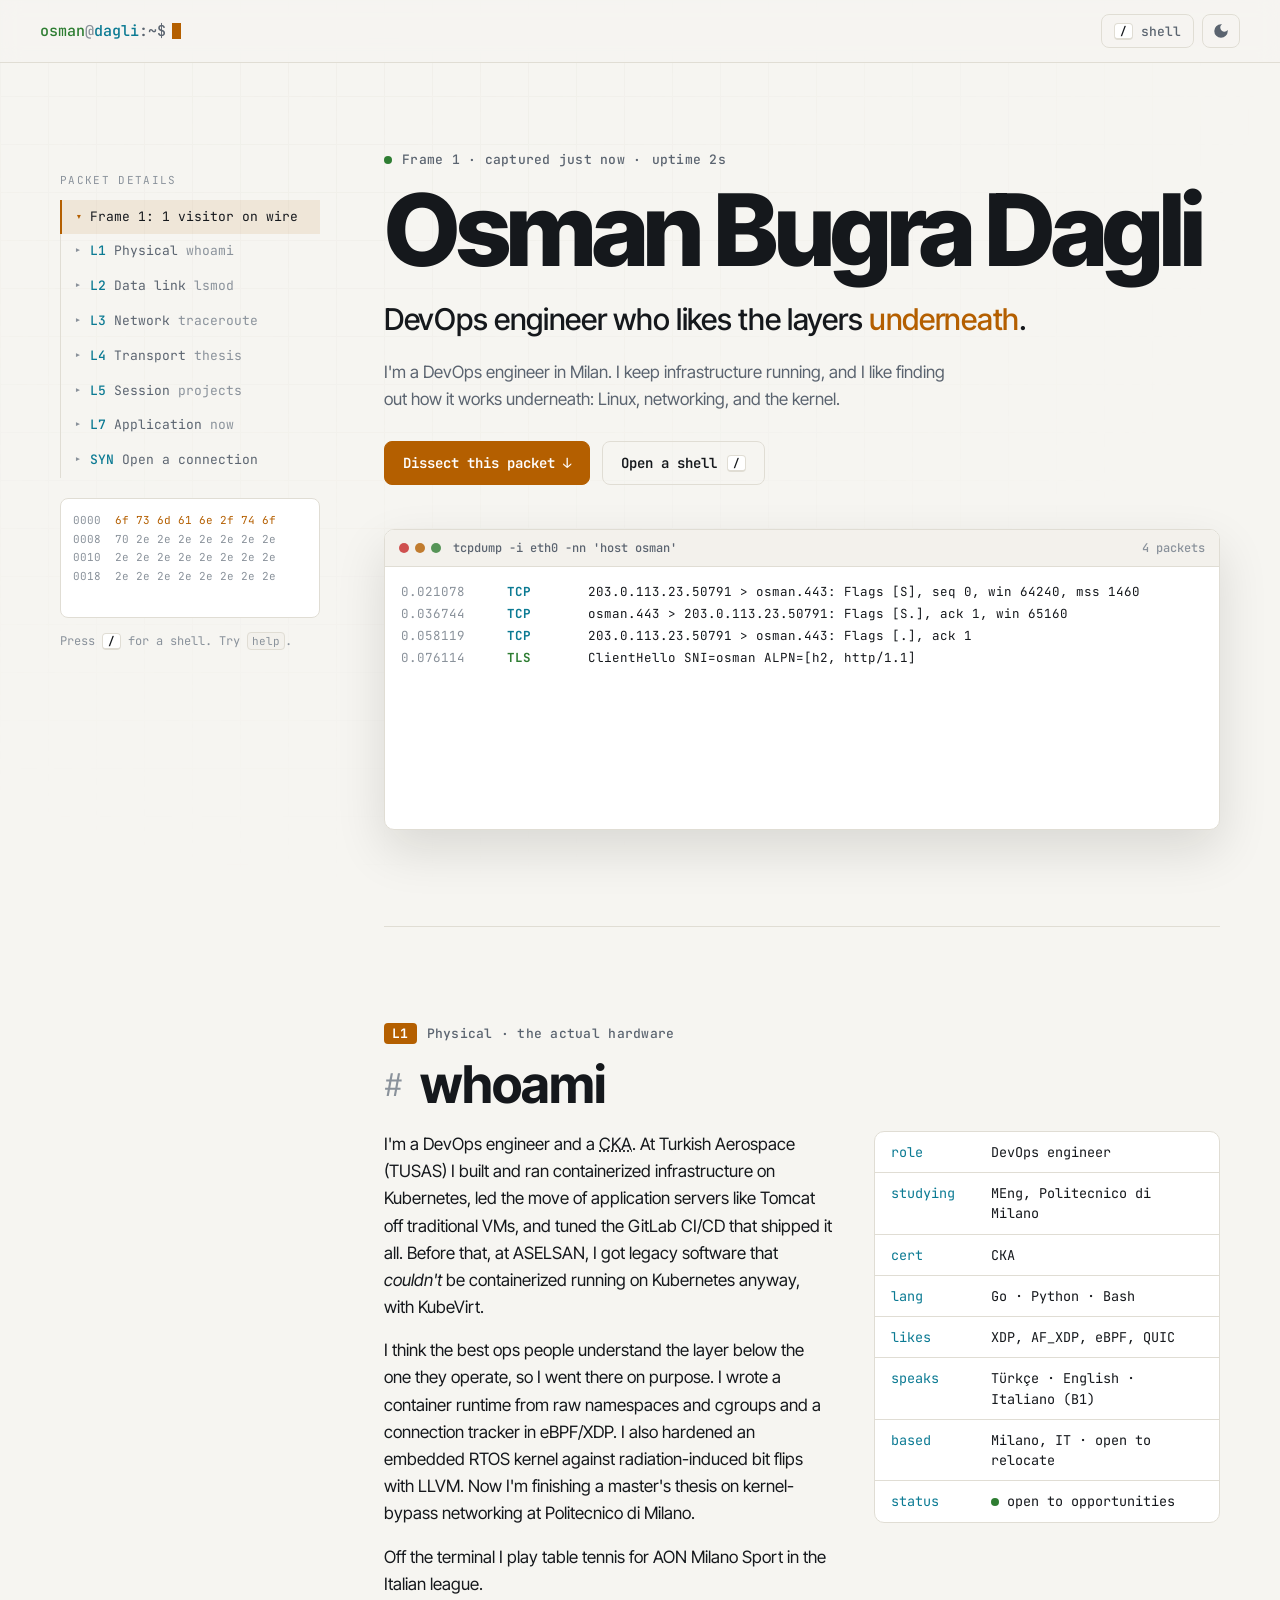
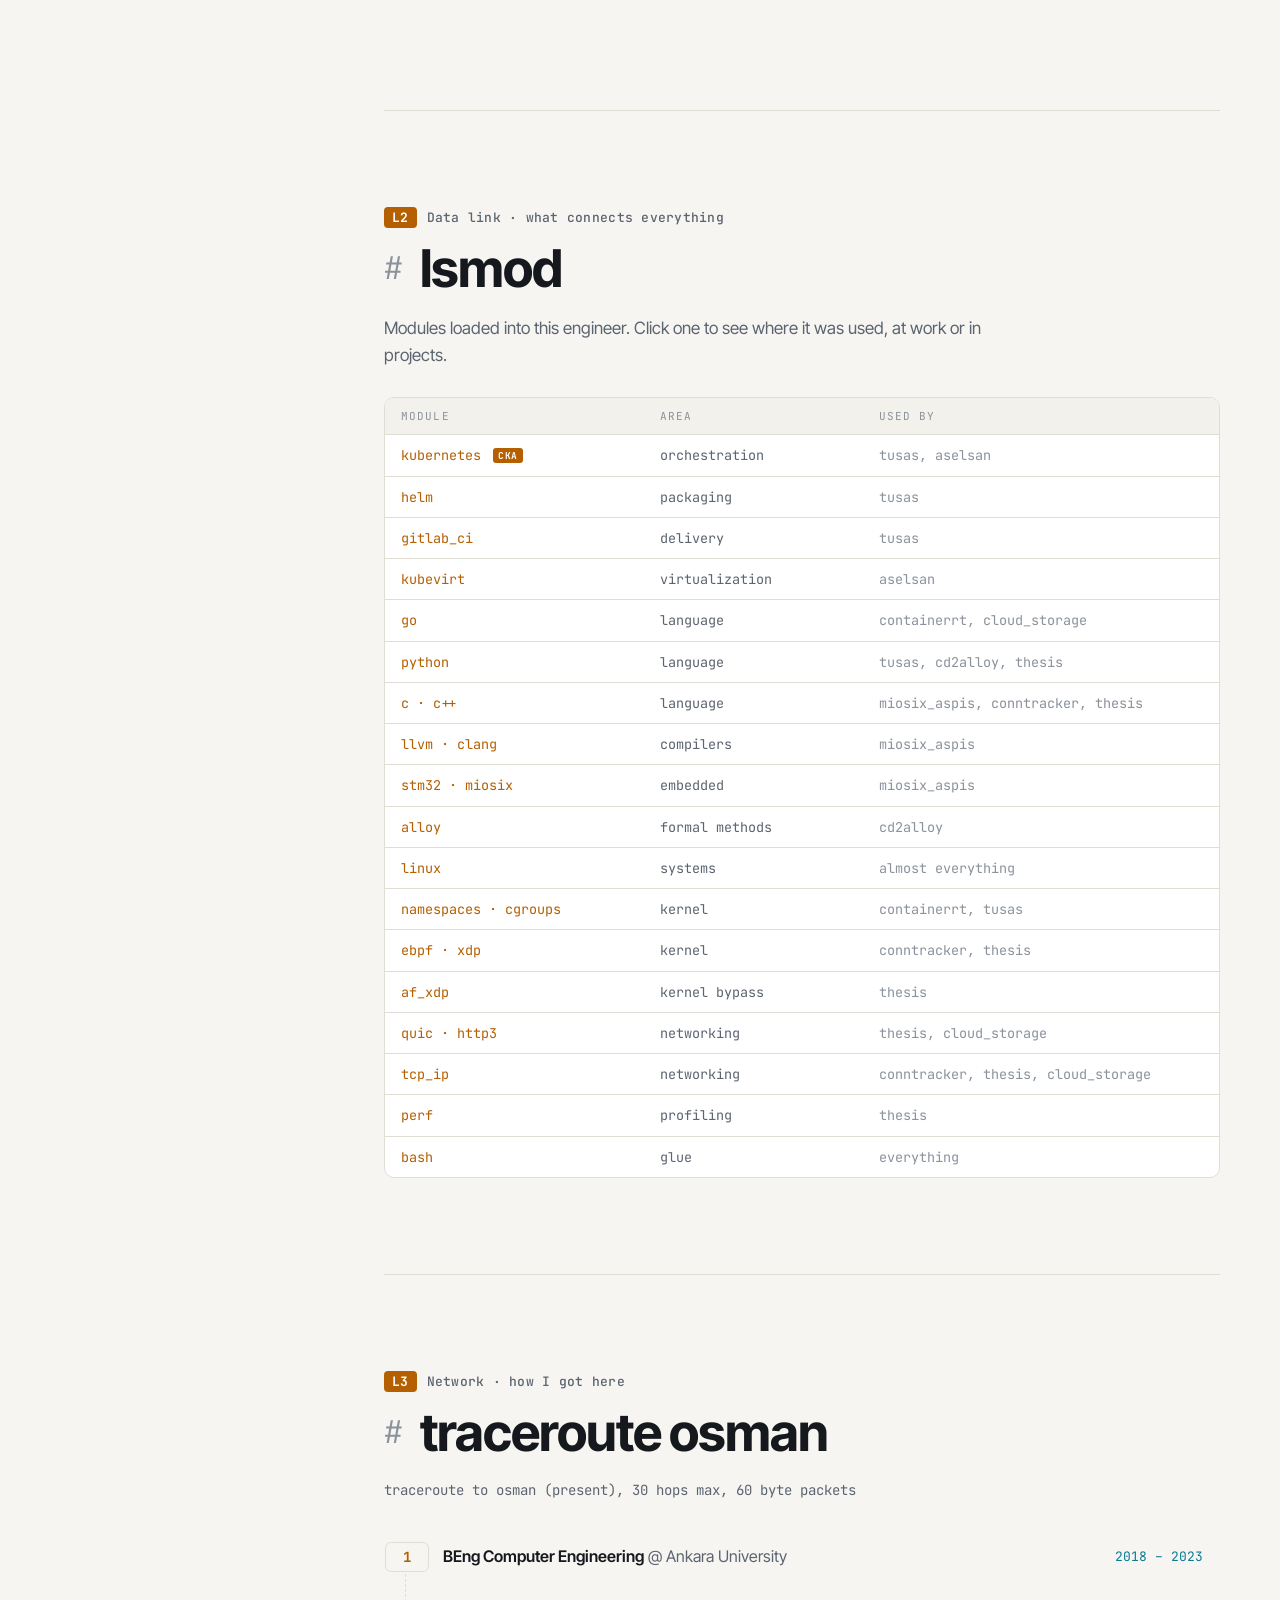
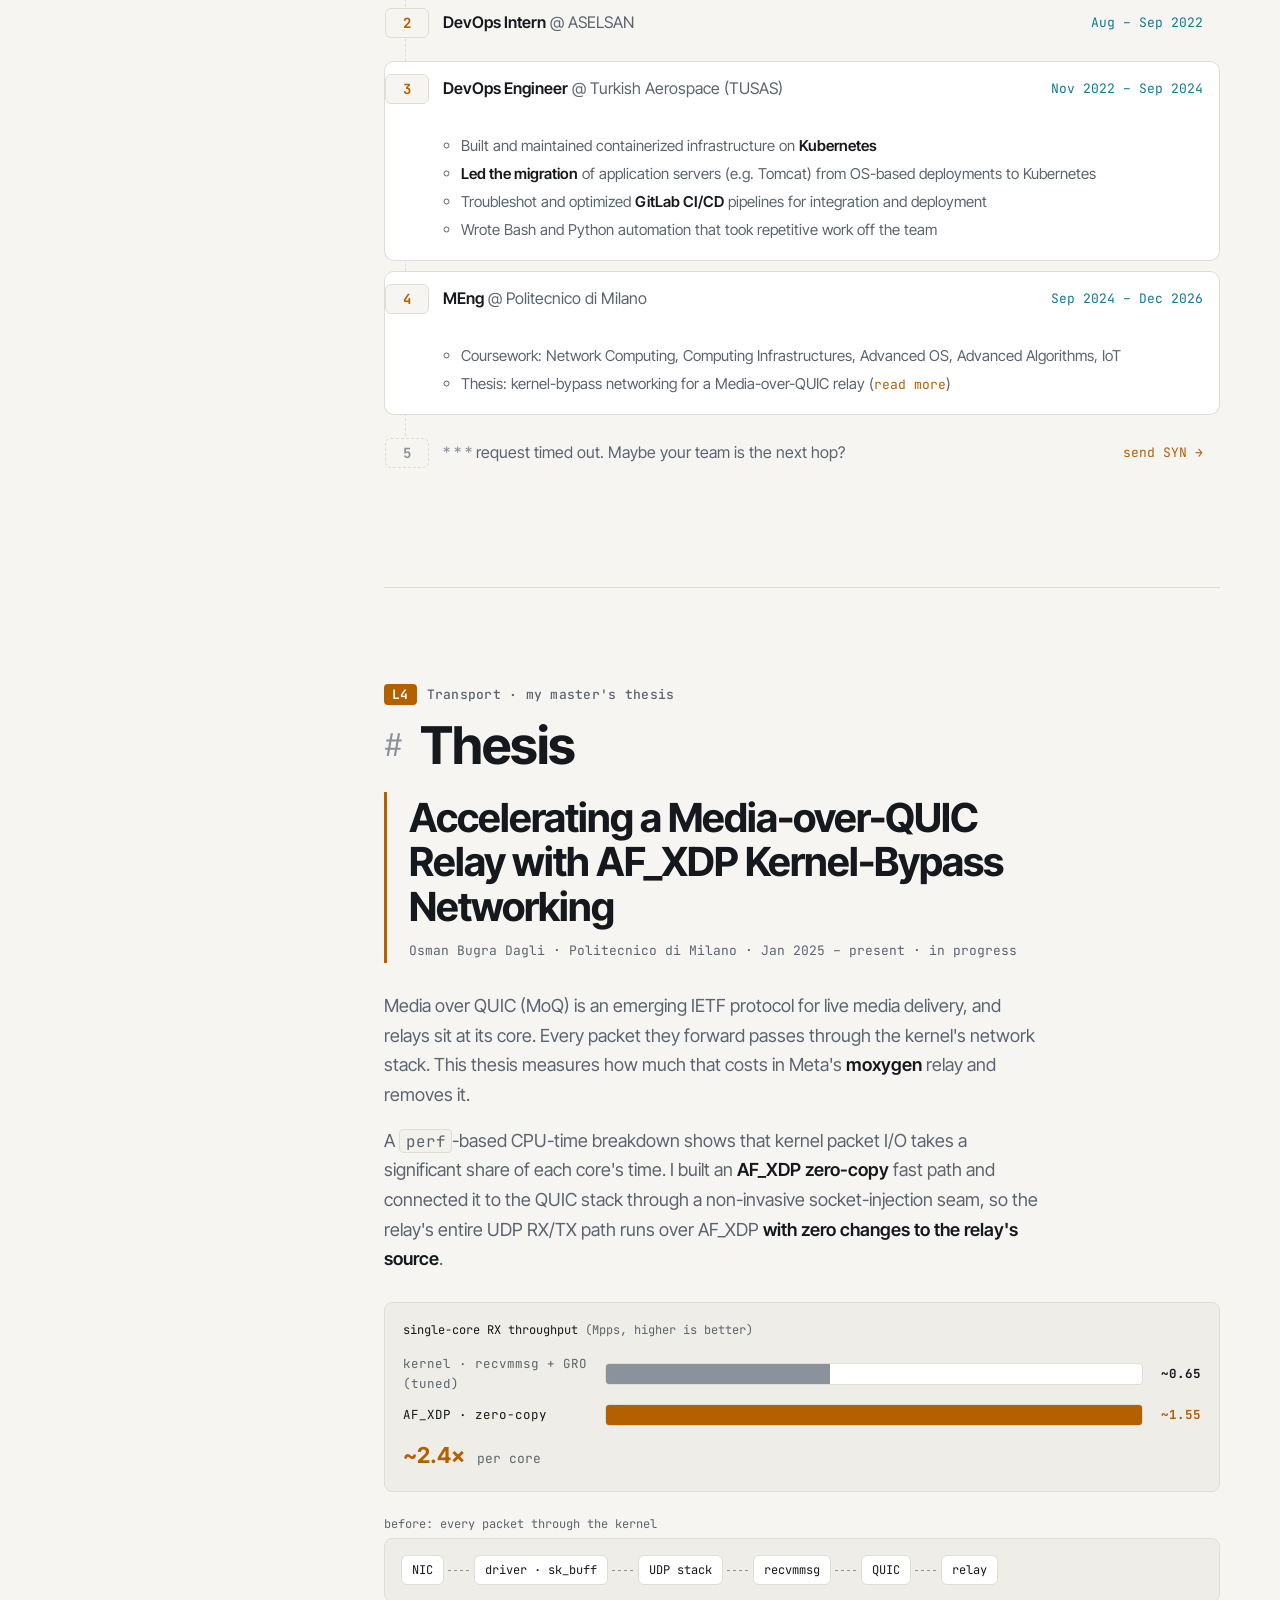
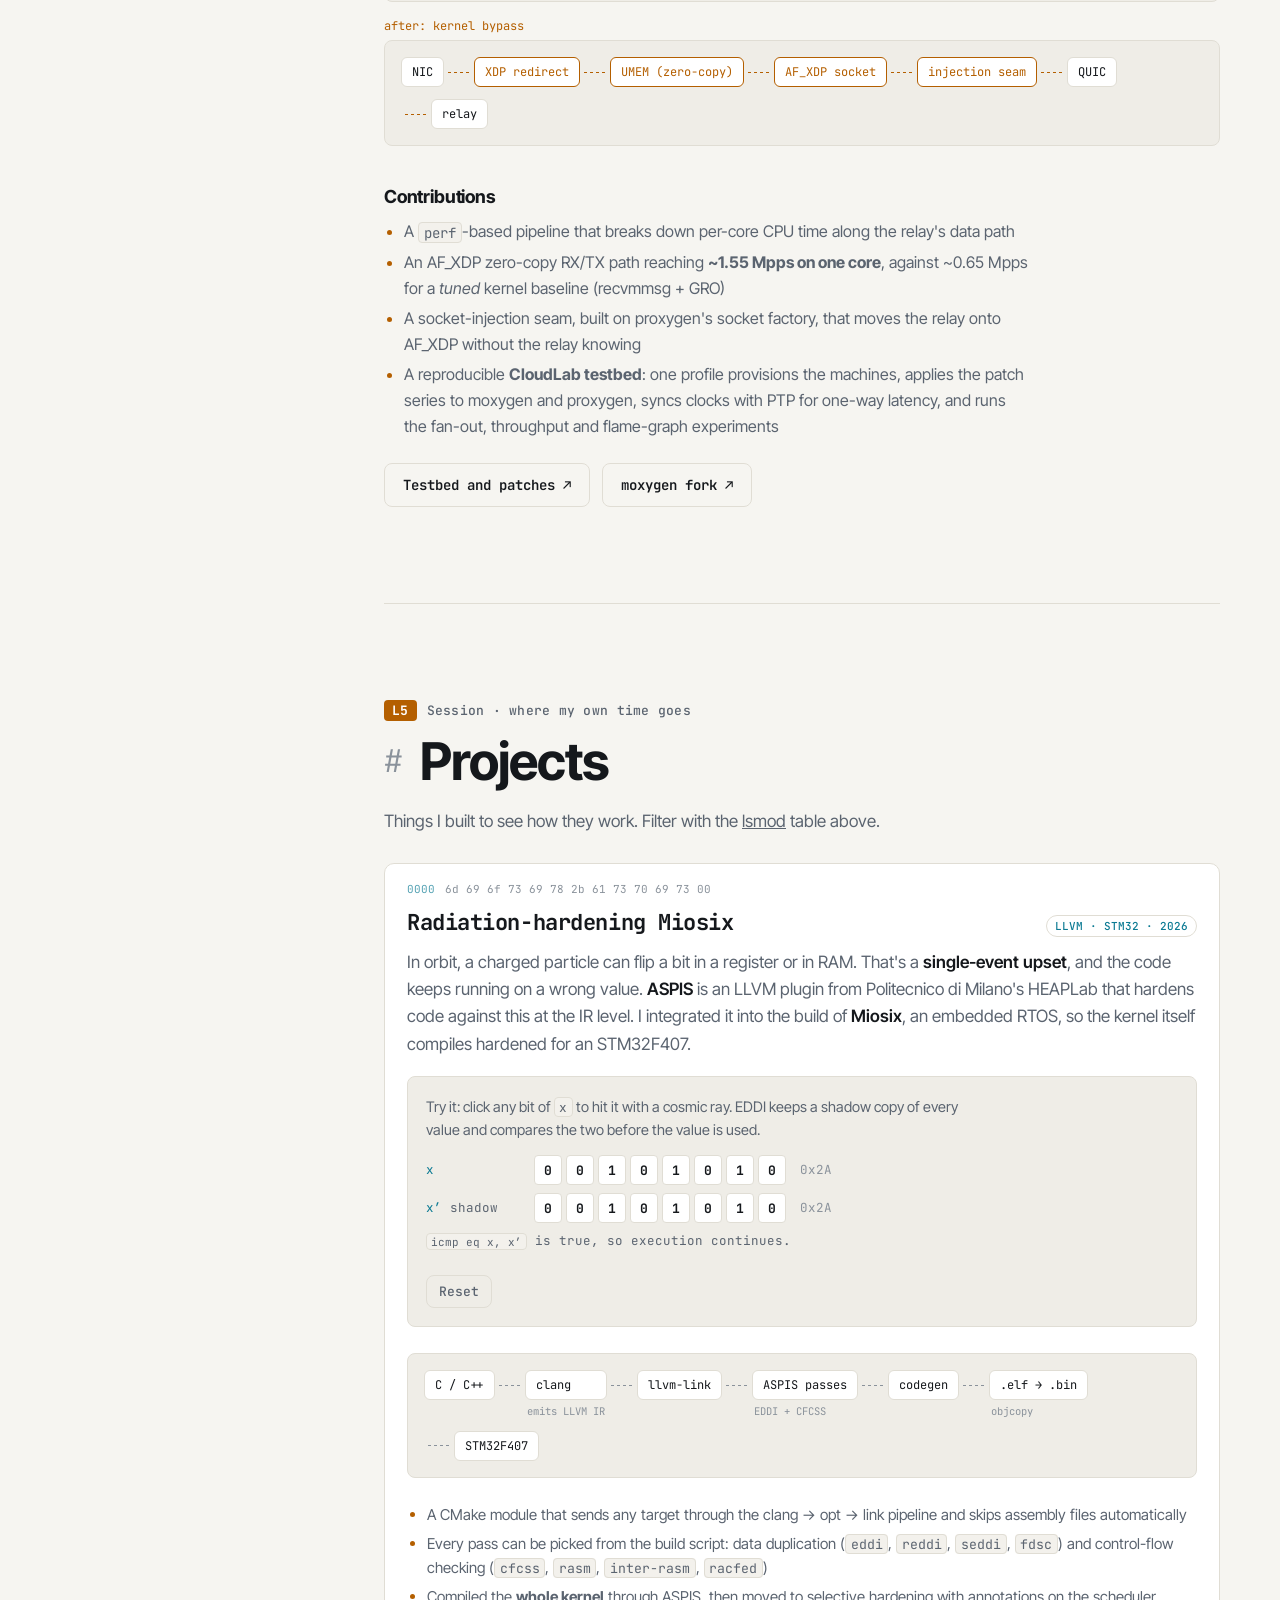
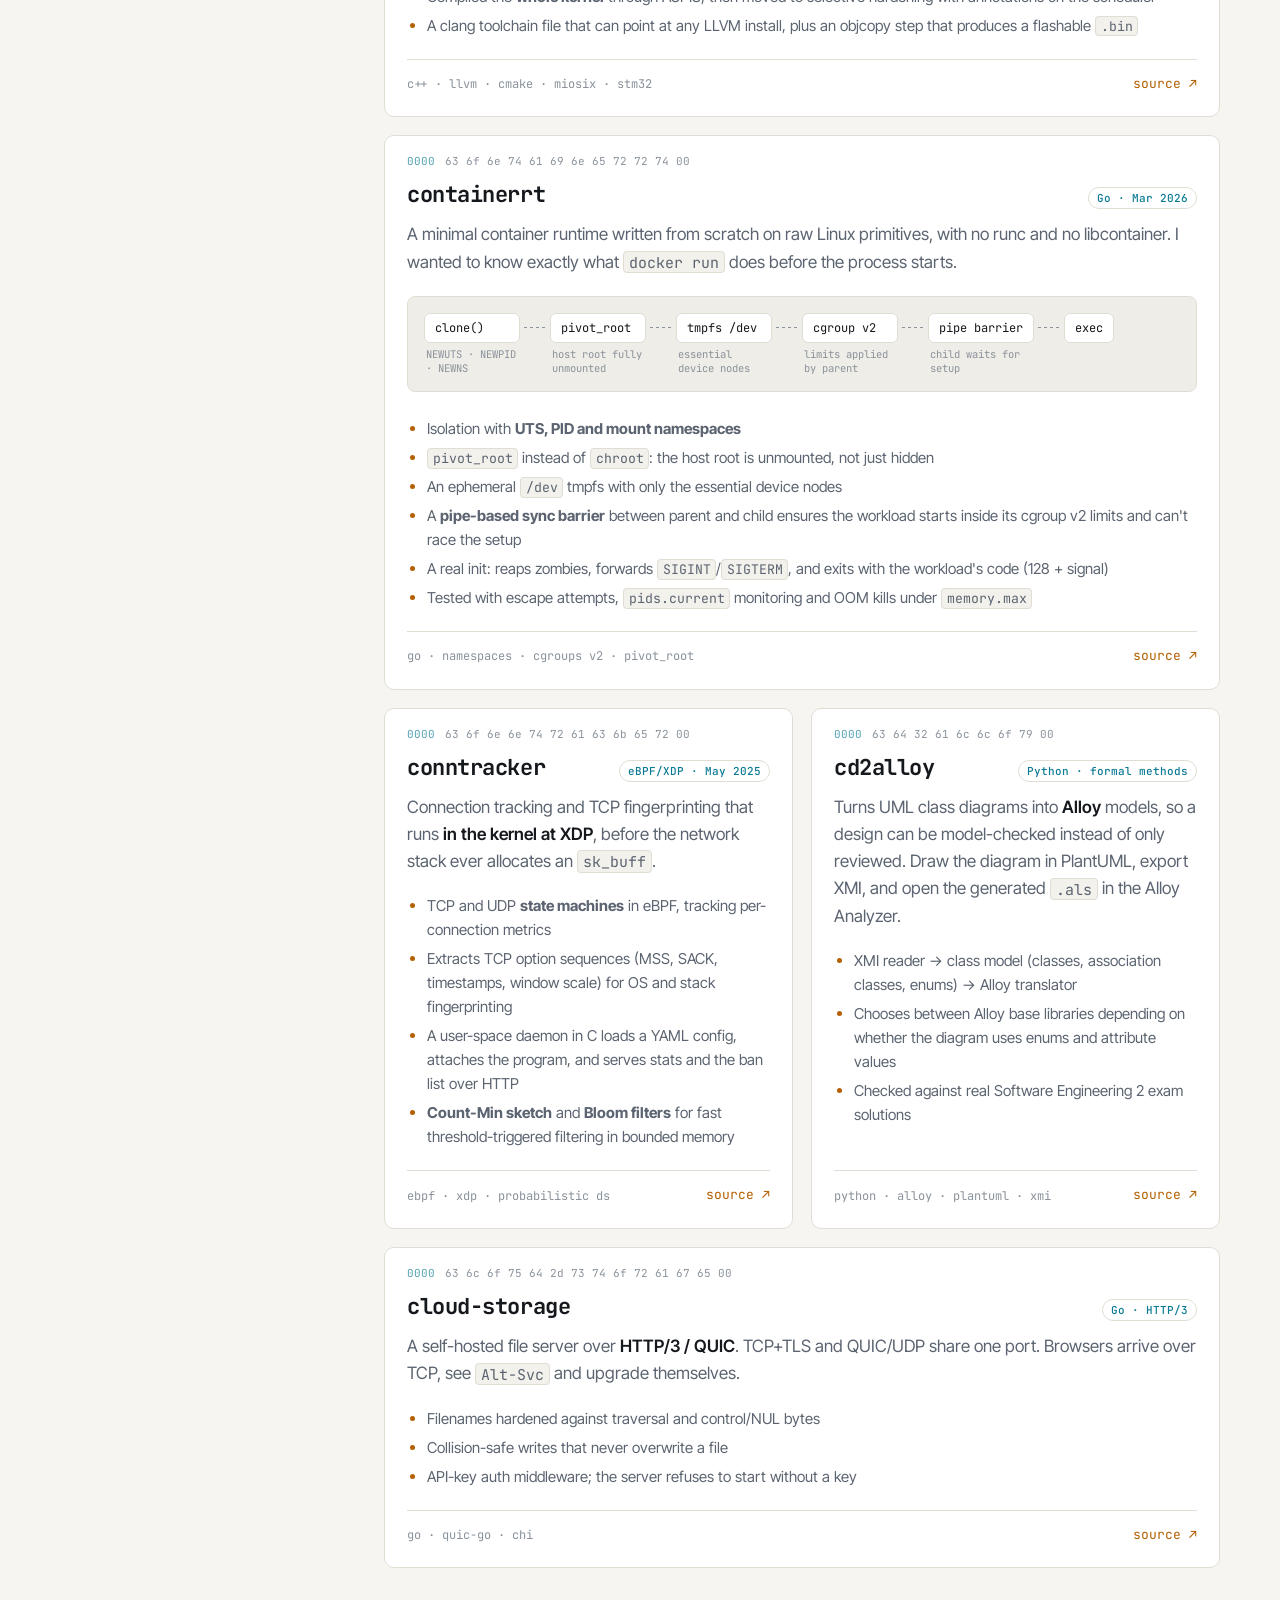
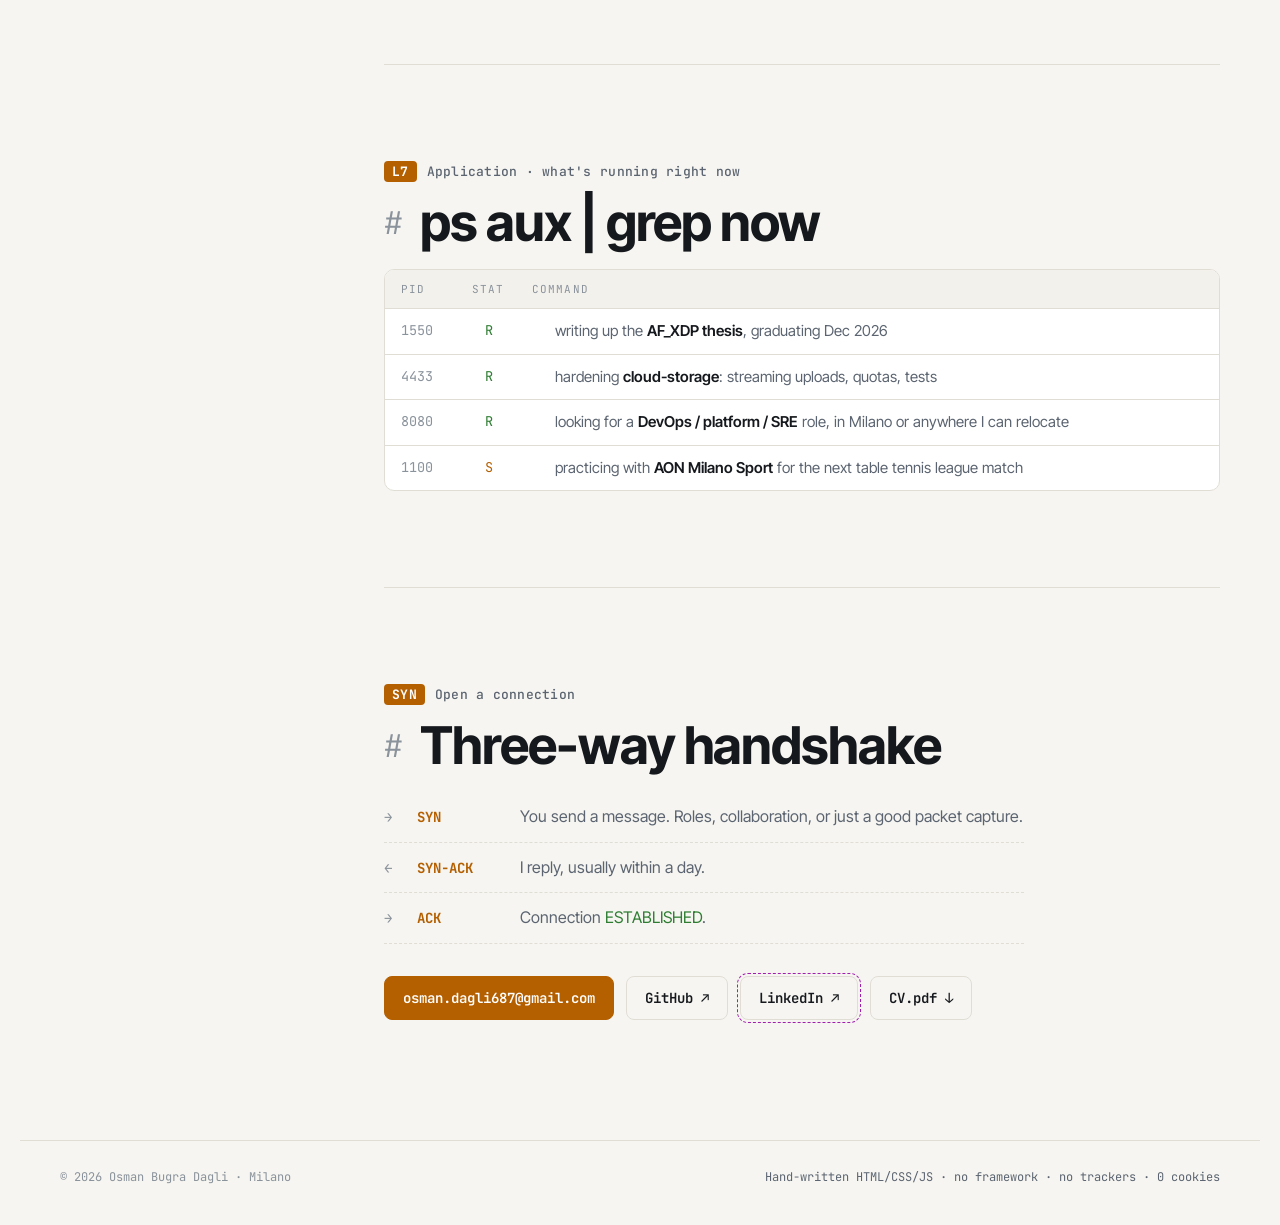
==== index.html @ fa37a78e "Initial commit" ====
<!doctype html>
<html lang="en">
<head>
<meta charset="utf-8">
<meta name="viewport" content="width=device-width, initial-scale=1, viewport-fit=cover">
<title>Osman Bugra Dagli — DevOps & Systems</title>
<meta name="description" content="Osman Bugra Dagli — DevOps engineer (CKA) and MSc student at Politecnico di Milano working below the abstraction: Kubernetes, AF_XDP, eBPF/XDP, QUIC, Linux internals, Go.">
<meta property="og:title" content="Osman Bugra Dagli — DevOps & Systems">
<meta property="og:description" content="DevOps engineer. Kubernetes by day, kernel-bypass networking by night.">
<meta property="og:type" content="website">
<meta name="theme-color" content="#0B0E12">
<link rel="icon" href="data:image/svg+xml,%3Csvg xmlns='http://www.w3.org/2000/svg' viewBox='0 0 32 32'%3E%3Crect width='32' height='32' rx='6' fill='%230B0E12'/%3E%3Ctext x='5' y='22' font-family='monospace' font-size='16' font-weight='700' fill='%23FFB547'%3E%3E_%3C/text%3E%3C/svg%3E">
<link rel="preconnect" href="https://fonts.googleapis.com">
<link rel="preconnect" href="https://fonts.gstatic.com" crossorigin>
<link rel="stylesheet" href="https://fonts.googleapis.com/css2?family=Inter+Tight:wght@400;500;600;700;800&family=JetBrains+Mono:wght@400;500;700&display=swap">
<link rel="stylesheet" href="style.css">
<script>
  // Apply saved theme before paint to avoid a flash.
  try { var t = localStorage.getItem("theme"); if (t) document.documentElement.dataset.theme = t; } catch (e) {}
</script>
</head>
<body>

<!-- ============================================================
     Anything with class="todo" is a placeholder: replace the text
     with your real info, then remove the class.
     ============================================================ -->

<header class="topbar">
  <a class="prompt" href="#top" aria-label="Back to top">
    <span class="p-user">osman</span><span class="p-at">@</span><span class="p-host">dagli</span><span class="p-path">:~$</span><span class="cursor" aria-hidden="true"></span>
  </a>
  <div class="topbar-actions">
    <button class="btn-ghost" id="open-shell" type="button" title="Open a shell (press /)">
      <span class="kbd">/</span> shell
    </button>
    <button class="btn-ghost icon" id="theme-toggle" type="button" aria-label="Toggle light/dark theme">
      <svg viewBox="0 0 24 24" width="18" height="18" aria-hidden="true"><path fill="currentColor" d="M12 3a9 9 0 1 0 9 9c0-.46-.04-.92-.1-1.36a5.39 5.39 0 0 1-4.4 2.26 5.4 5.4 0 0 1-3.14-9.8c-.44-.06-.9-.1-1.36-.1z"/></svg>
    </button>
  </div>
</header>

<div class="layout" id="top">

  <!-- Wireshark-style packet dissection = site navigation -->
  <aside class="rail" aria-label="Sections">
    <p class="rail-title">Packet details</p>
    <ol class="dissect">
      <li><a href="#top" data-sec="top"><span class="tw">▸</span> Frame 1: 1 visitor on wire</a></li>
      <li><a href="#whoami" data-sec="whoami"><span class="tw">▸</span> <b>L1</b> Physical <i>whoami</i></a></li>
      <li><a href="#toolbox" data-sec="toolbox"><span class="tw">▸</span> <b>L2</b> Data link <i>lsmod</i></a></li>
      <li><a href="#route" data-sec="route"><span class="tw">▸</span> <b>L3</b> Network <i>traceroute</i></a></li>
      <li><a href="#thesis" data-sec="thesis"><span class="tw">▸</span> <b>L4</b> Transport <i>thesis</i></a></li>
      <li><a href="#projects" data-sec="projects"><span class="tw">▸</span> <b>L5</b> Session <i>projects</i></a></li>
      <li><a href="#now" data-sec="now"><span class="tw">▸</span> <b>L7</b> Application <i>now</i></a></li>
      <li><a href="#connect" data-sec="connect"><span class="tw">▸</span> <b>SYN</b> Open a connection</a></li>
    </ol>
    <div class="rail-hex" aria-hidden="true" id="rail-hex"></div>
    <p class="rail-hint">Press <span class="kbd">/</span> for a shell. Try <code>help</code>.</p>
  </aside>

  <main>

    <!-- ===================== HERO ===================== -->
    <section class="hero" data-section="top">
      <p class="kicker"><span class="dot live"></span> Frame 1 · captured just now · <span id="uptime">uptime 0s</span></p>
      <h1>Osman Bugra Dagli</h1>
      <p class="lede">DevOps engineer who likes the layers <em>underneath</em>.</p>
      <p class="hero-copy">
        I'm a DevOps engineer in Milan. I keep infrastructure running, and I like finding out how it works
        underneath: Linux, networking, and the kernel.
      </p>
      <div class="hero-cta">
        <a class="btn" href="#whoami">Dissect this packet ↓</a>
        <button class="btn btn-outline" type="button" data-open-shell>Open a shell <span class="kbd">/</span></button>
      </div>

      <figure class="capture" aria-label="Simulated packet capture of you visiting this site">
        <figcaption>
          <span class="cap-dots" aria-hidden="true"><i></i><i></i><i></i></span>
          <span>tcpdump -i eth0 -nn 'host osman'</span>
          <span class="cap-count" id="cap-count">0 packets</span>
        </figcaption>
        <div class="cap-body" id="capture" role="log" aria-live="off"></div>
      </figure>
    </section>

    <!-- ===================== L1 WHOAMI ===================== -->
    <section id="whoami" data-section="whoami">
      <p class="kicker"><span class="layer">L1</span> Physical · the actual hardware</p>
      <h2>whoami</h2>
      <div class="split">
        <div class="prose">
          <p>
            I'm a DevOps engineer and a <abbr title="Certified Kubernetes Administrator">CKA</abbr>. At Turkish Aerospace (TUSAS)
            I built and ran containerized infrastructure on Kubernetes, led the move of application servers like Tomcat off
            traditional VMs, and tuned the GitLab CI/CD that shipped it all. Before that, at ASELSAN, I got legacy software
            that <em>couldn't</em> be containerized running on Kubernetes anyway, with KubeVirt.
          </p>
          <p>
            I think the best ops people understand the layer below the one they operate, so I went there on purpose.
            I wrote a container runtime from raw namespaces and cgroups and a connection tracker in eBPF/XDP. I also
            hardened an embedded RTOS kernel against radiation-induced bit flips with LLVM. Now I'm finishing a master's thesis on kernel-bypass networking at Politecnico di Milano.
          </p>
          <p>
            Off the terminal I play table tennis for AON Milano Sport in the Italian league.
          </p>
        </div>

        <dl class="spec" aria-label="Quick facts">
          <div><dt>role</dt><dd>DevOps engineer</dd></div>
          <div><dt>studying</dt><dd>MEng, Politecnico di Milano</dd></div>
          <div><dt>cert</dt><dd>CKA</dd></div>
          <div><dt>lang</dt><dd>Go · Python · Bash</dd></div>
          <div><dt>likes</dt><dd>XDP, AF_XDP, eBPF, QUIC</dd></div>
          <div><dt>speaks</dt><dd>Türkçe · English · Italiano (B1)</dd></div>
          <div><dt>based</dt><dd>Milano, IT · open to relocate</dd></div>
          <div><dt>status</dt><dd><span class="dot live"></span> open to opportunities</dd></div>
        </dl>
      </div>
    </section>

    <!-- ===================== L2 TOOLBOX ===================== -->
    <section id="toolbox" data-section="toolbox">
      <p class="kicker"><span class="layer">L2</span> Data link · what connects everything</p>
      <h2>lsmod</h2>
      <p class="section-sub">Modules loaded into this engineer. Click one to see where it was used, at work or in projects.</p>

      <div class="lsmod" role="table" aria-label="Skills">
        <div class="lsmod-row head" role="row">
          <span role="columnheader">Module</span><span role="columnheader">Area</span><span role="columnheader">Used by</span>
        </div>
        <!-- data-skill must match tokens in data-skills on .proj and .hop -->
        <button class="lsmod-row" data-skill="kubernetes" role="row"><span>kubernetes <small class="badge">CKA</small></span><span>orchestration</span><span>tusas, aselsan</span></button>
        <button class="lsmod-row" data-skill="helm" role="row"><span>helm</span><span>packaging</span><span>tusas</span></button>
        <button class="lsmod-row" data-skill="cicd" role="row"><span>gitlab_ci</span><span>delivery</span><span>tusas</span></button>
        <button class="lsmod-row" data-skill="kubevirt" role="row"><span>kubevirt</span><span>virtualization</span><span>aselsan</span></button>
        <button class="lsmod-row" data-skill="go" role="row"><span>go</span><span>language</span><span>containerrt, cloud_storage</span></button>
        <button class="lsmod-row" data-skill="python" role="row"><span>python</span><span>language</span><span>tusas, cd2alloy, thesis</span></button>
        <button class="lsmod-row" data-skill="c" role="row"><span>c · c++</span><span>language</span><span>miosix_aspis, conntracker, thesis</span></button>
        <button class="lsmod-row" data-skill="llvm" role="row"><span>llvm · clang</span><span>compilers</span><span>miosix_aspis</span></button>
        <button class="lsmod-row" data-skill="embedded" role="row"><span>stm32 · miosix</span><span>embedded</span><span>miosix_aspis</span></button>
        <button class="lsmod-row" data-skill="formal" role="row"><span>alloy</span><span>formal methods</span><span>cd2alloy</span></button>
        <button class="lsmod-row" data-skill="linux" role="row"><span>linux</span><span>systems</span><span>almost everything</span></button>
        <button class="lsmod-row" data-skill="containers" role="row"><span>namespaces · cgroups</span><span>kernel</span><span>containerrt, tusas</span></button>
        <button class="lsmod-row" data-skill="xdp" role="row"><span>ebpf · xdp</span><span>kernel</span><span>conntracker, thesis</span></button>
        <button class="lsmod-row" data-skill="afxdp" role="row"><span>af_xdp</span><span>kernel bypass</span><span>thesis</span></button>
        <button class="lsmod-row" data-skill="quic" role="row"><span>quic · http3</span><span>networking</span><span>thesis, cloud_storage</span></button>
        <button class="lsmod-row" data-skill="networking" role="row"><span>tcp_ip</span><span>networking</span><span>conntracker, thesis, cloud_storage</span></button>
        <button class="lsmod-row" data-skill="perf" role="row"><span>perf</span><span>profiling</span><span>thesis</span></button>
        <button class="lsmod-row" data-skill="bash" role="row"><span>bash</span><span>glue</span><span>everything</span></button>
      </div>
    </section>

    <!-- ===================== L3 ROUTE ===================== -->
    <section id="route" data-section="route">
      <p class="kicker"><span class="layer">L3</span> Network · how I got here</p>
      <h2>traceroute osman</h2>
      <p class="section-sub mono">traceroute to osman (present), 30 hops max, 60 byte packets</p>

      <ol class="hops">
        <li class="hop" data-skills="linux python networking">
          <details>
            <summary>
              <span class="hop-n">1</span>
              <span class="hop-host"><b>BEng Computer Engineering</b> <span class="muted">@ Ankara University</span></span>
              <span class="hop-rtt">2018 – 2023</span>
            </summary>
            <ul class="hop-body">
              <li>Graduated with a <b>3.81 / 4.0</b> GPA</li>
              <li>Started working in industry during the degree, first as an intern at ASELSAN, then at TUSAS</li>
            </ul>
          </details>
        </li>
        <li class="hop" data-skills="kubernetes kubevirt linux">
          <details>
            <summary>
              <span class="hop-n">2</span>
              <span class="hop-host"><b>DevOps Intern</b> <span class="muted">@ ASELSAN</span></span>
              <span class="hop-rtt">Aug – Sep 2022</span>
            </summary>
            <ul class="hop-body">
              <li>Ran legacy software that couldn't be containerized on Kubernetes using <b>KubeVirt</b>, so VMs and containers shared one control plane</li>
            </ul>
          </details>
        </li>
        <li class="hop" data-skills="kubernetes helm cicd containers linux bash python">
          <details open>
            <summary>
              <span class="hop-n">3</span>
              <span class="hop-host"><b>DevOps Engineer</b> <span class="muted">@ Turkish Aerospace (TUSAS)</span></span>
              <span class="hop-rtt">Nov 2022 – Sep 2024</span>
            </summary>
            <ul class="hop-body">
              <li>Built and maintained containerized infrastructure on <b>Kubernetes</b></li>
              <li><b>Led the migration</b> of application servers (e.g. Tomcat) from OS-based deployments to Kubernetes</li>
              <li>Troubleshot and optimized <b>GitLab CI/CD</b> pipelines for integration and deployment</li>
              <li>Wrote Bash and Python automation that took repetitive work off the team</li>
            </ul>
          </details>
        </li>
        <li class="hop" data-skills="afxdp xdp quic perf networking linux">
          <details open>
            <summary>
              <span class="hop-n">4</span>
              <span class="hop-host"><b>MEng</b> <span class="muted">@ Politecnico di Milano</span></span>
              <span class="hop-rtt">Sep 2024 – Dec 2026</span>
            </summary>
            <ul class="hop-body">
              <li>Coursework: Network Computing, Computing Infrastructures, Advanced OS, Advanced Algorithms, IoT</li>
              <li>Thesis: kernel-bypass networking for a Media-over-QUIC relay (<a class="link" href="#thesis">read more</a>)</li>
            </ul>
          </details>
        </li>
        <li class="hop hop-next">
          <div class="hop-static">
            <span class="hop-n">5</span>
            <span class="hop-host">* * * <span class="muted">request timed out. Maybe your team is the next hop?</span></span>
            <a class="hop-rtt link" href="#connect">send SYN →</a>
          </div>
        </li>
      </ol>
    </section>

    <!-- ===================== L4 THESIS ===================== -->
    <section id="thesis" data-section="thesis" class="thesis" data-skills="afxdp xdp quic perf networking linux python c">
      <p class="kicker"><span class="layer">L4</span> Transport · my master's thesis</p>
      <h2>Thesis</h2>

      <div class="thesis-head">
        <h3 class="thesis-title">Accelerating a Media-over-QUIC Relay with AF_XDP Kernel-Bypass Networking</h3>
        <p class="thesis-meta">Osman Bugra Dagli · Politecnico di Milano · Jan 2025 – present · in progress</p>
      </div>

      <div class="thesis-abstract">
        <p>
          Media over QUIC (MoQ) is an emerging IETF protocol for live media delivery, and relays sit at its core.
          Every packet they forward passes through the kernel's network stack. This thesis measures how much that
          costs in Meta's <strong>moxygen</strong> relay and removes it.
        </p>
        <p>
          A <code>perf</code>-based CPU-time breakdown shows that kernel packet I/O takes a significant share of each core's
          time. I built an <strong>AF_XDP zero-copy</strong> fast path and connected it to the QUIC stack through a
          non-invasive socket-injection seam, so the relay's entire UDP RX/TX path runs over AF_XDP
          <strong>with zero changes to the relay's source</strong>.
        </p>
      </div>

          <div class="bench" role="img" aria-label="Single-core RX throughput: AF_XDP zero-copy about 1.55 million packets per second versus tuned kernel recvmmsg plus GRO about 0.65 million">
            <p class="bench-title">single-core RX throughput <span class="muted">(Mpps, higher is better)</span></p>
            <div class="bench-row">
              <span class="bench-label">kernel · recvmmsg + GRO (tuned)</span>
              <span class="bench-bar"><i style="--w: 41.9%"></i></span>
              <span class="bench-val">~0.65</span>
            </div>
            <div class="bench-row win">
              <span class="bench-label">AF_XDP · zero-copy</span>
              <span class="bench-bar"><i style="--w: 100%"></i></span>
              <span class="bench-val">~1.55</span>
            </div>
            <p class="bench-foot"><b>~2.4×</b> per core</p>
          </div>

          <div class="paths">
            <div>
              <p class="path-title muted">before: every packet through the kernel</p>
              <ol class="flow">
                <li><span>NIC</span></li>
                <li><span>driver · sk_buff</span></li>
                <li><span>UDP stack</span></li>
                <li><span>recvmmsg</span></li>
                <li><span>QUIC</span></li>
                <li><span>relay</span></li>
              </ol>
            </div>
            <div>
              <p class="path-title">after: kernel bypass</p>
              <ol class="flow hot">
                <li><span>NIC</span></li>
                <li><span>XDP redirect</span></li>
                <li><span>UMEM (zero-copy)</span></li>
                <li><span>AF_XDP socket</span></li>
                <li><span>injection seam</span></li>
                <li><span>QUIC</span></li>
                <li><span>relay</span></li>
              </ol>
            </div>
          </div>


      <h4 class="thesis-sub">Contributions</h4>
      <ul class="bullets thesis-list">
        <li>A <code>perf</code>-based pipeline that breaks down per-core CPU time along the relay's data path</li>
        <li>An AF_XDP zero-copy RX/TX path reaching <b>~1.55 Mpps on one core</b>, against ~0.65 Mpps for a <em>tuned</em> kernel baseline (recvmmsg + GRO)</li>
        <li>A socket-injection seam, built on proxygen's socket factory, that moves the relay onto AF_XDP without the relay knowing</li>
        <li>A reproducible <b>CloudLab testbed</b>: one profile provisions the machines, applies the patch series to moxygen and proxygen, syncs clocks with PTP for one-way latency, and runs the fan-out, throughput and flame-graph experiments</li>
      </ul>

      <div class="thesis-links">
        <a class="btn btn-outline" href="https://github.com/osmandagli/cloudlab-profile" target="_blank" rel="noopener">Testbed and patches ↗</a>
        <a class="btn btn-outline" href="https://github.com/osmandagli/moxygen" target="_blank" rel="noopener">moxygen fork ↗</a>
      </div>
    </section>

    <!-- ===================== L5 PROJECTS ===================== -->
    <section id="projects" data-section="projects">
      <p class="kicker"><span class="layer">L5</span> Session · where my own time goes</p>
      <h2>Projects</h2>
      <p class="section-sub filter-status" id="filter-status" aria-live="polite">Things I built to see how they work. Filter with the <a href="#toolbox">lsmod</a> table above.</p>

      <div class="projects">

        <!-- ---------- ASPIS x MIOSIX ---------- -->
        <article class="proj featured" data-skills="llvm embedded c linux" id="p-aspis">
          <div class="hexline" data-hex="miosix+aspis"></div>
          <header>
            <h3>Radiation-hardening Miosix</h3>
            <span class="tag">LLVM · STM32 · 2026</span>
          </header>
          <p>
            In orbit, a charged particle can flip a bit in a register or in RAM. That's a <strong>single-event upset</strong>,
            and the code keeps running on a wrong value. <strong>ASPIS</strong> is an LLVM plugin from Politecnico di Milano's HEAPLab
            that hardens code against this at the IR level. I integrated it into the build of <strong>Miosix</strong>, an embedded
            RTOS, so the kernel itself compiles hardened for an STM32F407.
          </p>

          <div class="seu" id="seu">
            <p class="seu-title">Try it: click any bit of <code>x</code> to hit it with a cosmic ray. EDDI keeps a shadow copy of every value and compares the two before the value is used.</p>
            <div class="seu-reg">
              <span class="seu-name">x</span>
              <span class="bits" id="seu-a" role="group" aria-label="Register x, click a bit to flip it"></span>
              <span class="seu-hex" id="seu-a-hex">0x2A</span>
            </div>
            <div class="seu-reg">
              <span class="seu-name">x′ <span class="muted">shadow</span></span>
              <span class="bits" id="seu-b" aria-hidden="true"></span>
              <span class="seu-hex">0x2A</span>
            </div>
            <p class="seu-status" id="seu-status" aria-live="polite"><code>icmp eq x, x′</code> is true, so execution continues.</p>
            <button type="button" class="btn-ghost" id="seu-reset" hidden>Reset</button>
          </div>

          <ol class="flow">
            <li><span>C / C++</span></li>
            <li><span>clang</span><small>emits LLVM IR</small></li>
            <li><span>llvm-link</span></li>
            <li><span>ASPIS passes</span><small>EDDI + CFCSS</small></li>
            <li><span>codegen</span></li>
            <li><span>.elf → .bin</span><small>objcopy</small></li>
            <li><span>STM32F407</span></li>
          </ol>
          <ul class="bullets">
            <li>A CMake module that sends any target through the clang → opt → link pipeline and skips assembly files automatically</li>
            <li>Every pass can be picked from the build script: data duplication (<code>eddi</code>, <code>reddi</code>, <code>seddi</code>, <code>fdsc</code>) and control-flow checking (<code>cfcss</code>, <code>rasm</code>, <code>inter-rasm</code>, <code>racfed</code>)</li>
            <li>Compiled the <b>whole kernel</b> through ASPIS, then moved to selective hardening with annotations on the scheduler</li>
            <li>A clang toolchain file that can point at any LLVM install, plus an objcopy step that produces a flashable <code>.bin</code></li>
          </ul>
          <footer>
            <span class="stack">c++ · llvm · cmake · miosix · stm32</span>
            <a class="link" href="https://github.com/osmandagli/miosix-kernel/tree/clang" target="_blank" rel="noopener">source ↗</a>
          </footer>
        </article>

        <!-- ---------- CONTAINERRT ---------- -->
        <article class="proj featured" data-skills="go containers linux" id="p-containerrt">
          <div class="hexline" data-hex="containerrt"></div>
          <header>
            <h3>containerrt</h3>
            <span class="tag">Go · Mar 2026</span>
          </header>
          <p>
            A minimal container runtime written from scratch on raw Linux primitives, with no runc and no libcontainer.
            I wanted to know exactly what <code>docker run</code> does before the process starts.
          </p>
          <ol class="flow">
            <li><span>clone()</span><small>NEWUTS · NEWPID · NEWNS</small></li>
            <li><span>pivot_root</span><small>host root fully unmounted</small></li>
            <li><span>tmpfs /dev</span><small>essential device nodes</small></li>
            <li><span>cgroup v2</span><small>limits applied by parent</small></li>
            <li><span>pipe barrier</span><small>child waits for setup</small></li>
            <li><span>exec</span></li>
          </ol>
          <ul class="bullets">
            <li>Isolation with <b>UTS, PID and mount namespaces</b></li>
            <li><code>pivot_root</code> instead of <code>chroot</code>: the host root is unmounted, not just hidden</li>
            <li>An ephemeral <code>/dev</code> tmpfs with only the essential device nodes</li>
            <li>A <b>pipe-based sync barrier</b> between parent and child ensures the workload starts inside its cgroup v2 limits and can't race the setup</li>
            <li>A real init: reaps zombies, forwards <code>SIGINT</code>/<code>SIGTERM</code>, and exits with the workload's code (128 + signal)</li>
            <li>Tested with escape attempts, <code>pids.current</code> monitoring and OOM kills under <code>memory.max</code></li>
          </ul>
          <footer>
            <span class="stack">go · namespaces · cgroups v2 · pivot_root</span>
            <a class="link" href="https://github.com/osmandagli/container_runtime" target="_blank" rel="noopener">source ↗</a>
          </footer>
        </article>

        <!-- ---------- CONNTRACKER ---------- -->
        <article class="proj" data-skills="xdp networking linux" id="p-conntracker">
          <div class="hexline" data-hex="conntracker"></div>
          <header>
            <h3>conntracker</h3>
            <span class="tag">eBPF/XDP · May 2025</span>
          </header>
          <p>
            Connection tracking and TCP fingerprinting that runs <strong>in the kernel at XDP</strong>, before the network
            stack ever allocates an <code>sk_buff</code>.
          </p>
          <ul class="bullets">
            <li>TCP and UDP <b>state machines</b> in eBPF, tracking per-connection metrics</li>
            <li>Extracts TCP option sequences (MSS, SACK, timestamps, window scale) for OS and stack fingerprinting</li>
            <li>A user-space daemon in C loads a YAML config, attaches the program, and serves stats and the ban list over HTTP</li>
            <li><b>Count-Min sketch</b> and <b>Bloom filters</b> for fast threshold-triggered filtering in bounded memory</li>
          </ul>
          <footer>
            <span class="stack">ebpf · xdp · probabilistic ds</span>
            <a class="link" href="https://github.com/osmandagli/conntracker" target="_blank" rel="noopener">source ↗</a>
          </footer>
        </article>

        <!-- ---------- CD2ALLOY ---------- -->
        <article class="proj" data-skills="python formal" id="p-cd2alloy">
          <div class="hexline" data-hex="cd2alloy"></div>
          <header>
            <h3>cd2alloy</h3>
            <span class="tag">Python · formal methods</span>
          </header>
          <p>
            Turns UML class diagrams into <strong>Alloy</strong> models, so a design can be model-checked instead of only
            reviewed. Draw the diagram in PlantUML, export XMI, and open the generated <code>.als</code> in the Alloy Analyzer.
          </p>
          <ul class="bullets">
            <li>XMI reader → class model (classes, association classes, enums) → Alloy translator</li>
            <li>Chooses between Alloy base libraries depending on whether the diagram uses enums and attribute values</li>
            <li>Checked against real Software Engineering 2 exam solutions</li>
          </ul>
          <footer>
            <span class="stack">python · alloy · plantuml · xmi</span>
            <a class="link" href="https://github.com/osmandagli/cd2alloy" target="_blank" rel="noopener">source ↗</a>
          </footer>
        </article>

        <!-- ---------- CLOUD-STORAGE ---------- -->
        <article class="proj wide" data-skills="go quic networking linux" id="p-cloud-storage">
          <div class="hexline" data-hex="cloud-storage"></div>
          <header>
            <h3>cloud-storage</h3>
            <span class="tag">Go · HTTP/3</span>
          </header>
          <p>
            A self-hosted file server over <strong>HTTP/3 / QUIC</strong>. TCP+TLS and QUIC/UDP share one port.
            Browsers arrive over TCP, see <code>Alt-Svc</code> and upgrade themselves.
          </p>
          <ul class="bullets">
            <li>Filenames hardened against traversal and control/NUL bytes</li>
            <li>Collision-safe writes that never overwrite a file</li>
            <li>API-key auth middleware; the server refuses to start without a key</li>
          </ul>
          <footer>
            <span class="stack">go · quic-go · chi</span>
            <a class="link" href="https://github.com/osmandagli/cloud-storage" target="_blank" rel="noopener">source ↗</a>
          </footer>
        </article>

      </div>
    </section>

    <!-- ===================== L7 NOW ===================== -->
    <section id="now" data-section="now">
      <p class="kicker"><span class="layer">L7</span> Application · what's running right now</p>
      <h2>ps aux | grep now</h2>
      <div class="ps" role="table" aria-label="Current activities">
        <div class="ps-row head" role="row"><span>PID</span><span>STAT</span><span>COMMAND</span></div>
        <div class="ps-row" role="row"><span>1550</span><span class="ok">R</span><span>writing up the <b>AF_XDP thesis</b>, graduating Dec 2026</span></div>
        <div class="ps-row" role="row"><span>4433</span><span class="ok">R</span><span>hardening <b>cloud-storage</b>: streaming uploads, quotas, tests</span></div>
        <div class="ps-row" role="row"><span>8080</span><span class="ok">R</span><span>looking for a <b>DevOps / platform / SRE</b> role, in Milano or anywhere I can relocate</span></div>
        <div class="ps-row" role="row"><span>1100</span><span class="warn">S</span><span>practicing with <b>AON Milano Sport</b> for the next table tennis league match</span></div>
      </div>
    </section>

    <!-- ===================== CONNECT ===================== -->
    <section id="connect" data-section="connect">
      <p class="kicker"><span class="layer">SYN</span> Open a connection</p>
      <h2>Three-way handshake</h2>
      <ol class="handshake">
        <li><span class="hs-dir">→</span><span class="hs-flag">SYN</span><span>You send a message. Roles, collaboration, or just a good packet capture.</span></li>
        <li><span class="hs-dir">←</span><span class="hs-flag">SYN-ACK</span><span>I reply, usually within a day.</span></li>
        <li><span class="hs-dir">→</span><span class="hs-flag">ACK</span><span>Connection <span class="ok">ESTABLISHED</span>.</span></li>
      </ol>
      <div class="connect-links">
        <a class="btn" href="mailto:osman.dagli687@gmail.com">osman.dagli687@gmail.com</a>
        <a class="btn btn-outline" href="https://github.com/osmandagli" target="_blank" rel="noopener">GitHub ↗</a>
        <a class="btn btn-outline todo" href="#" target="_blank" rel="noopener">LinkedIn ↗</a>
        <a class="btn btn-outline" href="OsmanBugraDagli_CV.pdf" download>CV.pdf ↓</a>
      </div>
    </section>

  </main>
</div>

<footer class="site-foot">
  <span>© <span id="year">2026</span> Osman Bugra Dagli · Milano</span>
  <span class="muted">Hand-written HTML/CSS/JS · no framework · no trackers · 0 cookies</span>
</footer>

<!-- ===================== SHELL ===================== -->
<dialog class="shell" id="shell" aria-label="Interactive shell">
  <div class="shell-bar">
    <span class="cap-dots" aria-hidden="true"><i></i><i></i><i></i></span>
    <span>visitor@osman: ~</span>
    <button type="button" class="shell-close" id="shell-close" aria-label="Close shell">esc</button>
  </div>
  <div class="shell-out" id="shell-out" aria-live="polite"></div>
  <form class="shell-in" id="shell-form" autocomplete="off">
    <label for="shell-input" class="shell-ps1">visitor@osman:~$</label>
    <input id="shell-input" type="text" spellcheck="false" autocapitalize="off" autocorrect="off">
  </form>
</dialog>

<script src="main.js"></script>
</body>
</html>
---- style.css ----
/* ============================================================
   TOKENS
   ============================================================ */
:root {
  --bg: #0B0E12;
  --bg-2: #0F1318;
  --surface: #13181F;
  --surface-2: #1A2029;
  --line: #242D38;
  --ink: #E6EDF3;
  --muted: #8C99A6;
  --faint: #56626E;
  --accent: #FFB547;
  --accent-ink: #1A1204;
  --accent-soft: rgba(255, 181, 71, .12);
  --cyan: #5CCFE6;
  --green: #7FD962;
  --red: #FF6B6B;
  --todo: #E879F9;
  --todo-bg: rgba(232, 121, 249, .10);
  --shadow: 0 20px 60px rgba(0, 0, 0, .45);

  --f-sans: "Inter Tight", system-ui, -apple-system, "Segoe UI", sans-serif;
  --f-mono: "JetBrains Mono", ui-monospace, "SFMono-Regular", Menlo, Consolas, monospace;

  --radius: 10px;
  --gutter: clamp(16px, 4vw, 40px);
  color-scheme: dark;
}

:root[data-theme="light"] {
  --bg: #F6F5F1;
  --bg-2: #EFEDE7;
  --surface: #FFFFFF;
  --surface-2: #F3F1EC;
  --line: #E0DDD4;
  --ink: #15181C;
  --muted: #5B6470;
  --faint: #8A929B;
  --accent: #B45F00;
  --accent-ink: #FFFFFF;
  --accent-soft: rgba(180, 95, 0, .10);
  --cyan: #0B7A93;
  --green: #2E7D32;
  --red: #C62828;
  --todo: #A21CAF;
  --todo-bg: rgba(162, 28, 175, .08);
  --shadow: 0 20px 50px rgba(20, 20, 10, .12);
  color-scheme: light;
}

@media (prefers-color-scheme: light) {
  :root:not([data-theme="dark"]) {
    --bg: #F6F5F1;
    --bg-2: #EFEDE7;
    --surface: #FFFFFF;
    --surface-2: #F3F1EC;
    --line: #E0DDD4;
    --ink: #15181C;
    --muted: #5B6470;
    --faint: #8A929B;
    --accent: #B45F00;
    --accent-ink: #FFFFFF;
    --accent-soft: rgba(180, 95, 0, .10);
    --cyan: #0B7A93;
    --green: #2E7D32;
    --red: #C62828;
    --todo: #A21CAF;
    --todo-bg: rgba(162, 28, 175, .08);
    --shadow: 0 20px 50px rgba(20, 20, 10, .12);
    color-scheme: light;
  }
}

/* ============================================================
   BASE
   ============================================================ */
*, *::before, *::after { box-sizing: border-box; }
html { scroll-behavior: smooth; scroll-padding-top: 80px; }
body {
  margin: 0;
  background: var(--bg);
  color: var(--ink);
  font: 400 17px/1.6 var(--f-sans);
  -webkit-font-smoothing: antialiased;
  overflow-x: hidden;
}
body::before { /* faint grid, like graph paper for packets */
  content: "";
  position: fixed; inset: 0;
  background-image:
    linear-gradient(var(--line) 1px, transparent 1px),
    linear-gradient(90deg, var(--line) 1px, transparent 1px);
  background-size: 48px 48px;
  opacity: .25;
  mask-image: radial-gradient(ellipse at 30% 0%, #000 0%, transparent 70%);
  pointer-events: none;
  z-index: -1;
}
a { color: inherit; }
code, .mono, kbd { font-family: var(--f-mono); }
code { font-size: .88em; background: var(--surface-2); border: 1px solid var(--line); padding: .05em .35em; border-radius: 4px; }
::selection { background: var(--accent); color: var(--accent-ink); }
:focus-visible { outline: 2px solid var(--accent); outline-offset: 3px; border-radius: 4px; }
.muted { color: var(--muted); }
.ok { color: var(--green); }
.warn { color: var(--accent); }

/* Placeholder marker — remove class="todo" once filled in */
.todo {
  background: var(--todo-bg);
  outline: 1px dashed var(--todo);
  outline-offset: 2px;
  border-radius: 3px;
}

/* ============================================================
   TOP BAR
   ============================================================ */
.topbar {
  position: sticky; top: 0; z-index: 20;
  display: flex; align-items: center; justify-content: space-between;
  padding: 14px var(--gutter);
  background: color-mix(in srgb, var(--bg) 82%, transparent);
  backdrop-filter: blur(10px);
  -webkit-backdrop-filter: blur(10px);
  border-bottom: 1px solid var(--line);
}
.prompt { font: 500 15px var(--f-mono); text-decoration: none; display: flex; align-items: center; }
.p-user { color: var(--green); }
.p-at { color: var(--faint); }
.p-host { color: var(--cyan); }
.p-path { color: var(--muted); }
.cursor { width: .6em; height: 1.1em; margin-left: 6px; background: var(--accent); animation: blink 1.1s steps(1) infinite; }
@keyframes blink { 50% { opacity: 0; } }
.topbar-actions { display: flex; gap: 8px; }

.btn-ghost {
  display: inline-flex; align-items: center; gap: 8px;
  font: 500 13px var(--f-mono); color: var(--muted);
  background: transparent; border: 1px solid var(--line); border-radius: 8px;
  padding: 7px 12px; cursor: pointer;
}
.btn-ghost:hover { color: var(--ink); border-color: var(--faint); }
.btn-ghost.icon { padding: 7px 9px; }
.kbd {
  font: 600 11px var(--f-mono);
  border: 1px solid var(--line); border-bottom-width: 2px;
  border-radius: 4px; padding: 0 5px; color: var(--ink); background: var(--surface);
}

/* ============================================================
   LAYOUT
   ============================================================ */
.layout {
  display: grid;
  grid-template-columns: 260px minmax(0, 1fr);
  gap: clamp(24px, 5vw, 72px);
  max-width: 1240px;
  margin: 0 auto;
  padding: 0 var(--gutter);
}
main { min-width: 0; }
section { padding: 96px 0 24px; }
section + section { border-top: 1px solid var(--line); margin-top: 72px; }

.kicker {
  display: flex; align-items: center; gap: 10px; flex-wrap: wrap;
  font: 500 13px var(--f-mono); color: var(--muted); margin: 0 0 14px;
  letter-spacing: .02em;
}
.layer {
  font-weight: 700; color: var(--accent-ink); background: var(--accent);
  padding: 2px 8px; border-radius: 4px;
}
h1, h2, h3 { font-family: var(--f-sans); line-height: 1.05; margin: 0; letter-spacing: -.02em; }
h2 { font-size: clamp(32px, 5vw, 52px); font-weight: 700; margin-bottom: 18px; }
h2::before { content: "# "; color: var(--faint); font-family: var(--f-mono); font-weight: 400; font-size: .6em; vertical-align: .25em; }
.section-sub { color: var(--muted); margin: 0 0 28px; max-width: 60ch; }
.section-sub.mono { font-size: 14px; }

/* ============================================================
   RAIL (packet dissection nav)
   ============================================================ */
.rail {
  position: sticky; top: 76px; align-self: start;
  padding-top: 96px;
  font-family: var(--f-mono); font-size: 13px;
}
.rail-title { color: var(--faint); text-transform: uppercase; letter-spacing: .12em; font-size: 11px; margin: 0 0 10px; }
.dissect { list-style: none; margin: 0; padding: 0; border-left: 1px solid var(--line); }
.dissect a {
  display: block; padding: 7px 12px; margin-left: -1px;
  color: var(--muted); text-decoration: none;
  border-left: 2px solid transparent;
  white-space: nowrap; overflow: hidden; text-overflow: ellipsis;
  transition: color .15s, background .15s;
}
.dissect a:hover { color: var(--ink); background: var(--surface); }
.dissect a b { color: var(--cyan); font-weight: 500; }
.dissect a i { font-style: normal; color: var(--faint); }
.dissect .tw { display: inline-block; transition: transform .2s; color: var(--faint); }
.dissect a.active { color: var(--ink); border-left-color: var(--accent); background: var(--accent-soft); }
.dissect a.active .tw { transform: rotate(90deg); color: var(--accent); }
.rail-hex {
  margin-top: 20px; padding: 12px; min-height: 120px;
  border: 1px solid var(--line); border-radius: 8px; background: var(--surface);
  color: var(--faint); font-size: 11px; line-height: 1.7; white-space: pre; overflow: hidden;
}
.rail-hex .hl { color: var(--accent); }
.rail-hint { color: var(--faint); font-size: 12px; margin-top: 14px; }
.rail-hint code { font-size: 11px; }

/* ============================================================
   HERO
   ============================================================ */
.hero { padding-top: 88px; }
.dot { width: 8px; height: 8px; border-radius: 50%; background: var(--faint); display: inline-block; }
.dot.live { background: var(--green); box-shadow: 0 0 0 0 var(--green); animation: pulse 2s infinite; }
@keyframes pulse {
  0% { box-shadow: 0 0 0 0 color-mix(in srgb, var(--green) 60%, transparent); }
  70% { box-shadow: 0 0 0 8px transparent; }
  100% { box-shadow: 0 0 0 0 transparent; }
}
h1 {
  font-size: clamp(46px, 8.5vw, 100px); font-weight: 800; letter-spacing: -.045em;
  line-height: .95;
}
.lede { font-size: clamp(22px, 3vw, 30px); font-weight: 500; margin: 18px 0 16px; letter-spacing: -.01em; }
.lede em { font-style: normal; color: var(--accent); }
.hero-copy { color: var(--muted); max-width: 58ch; margin: 0 0 28px; }
.hero-copy strong { color: var(--ink); font-weight: 600; }
.hero-cta { display: flex; gap: 12px; flex-wrap: wrap; margin-bottom: 44px; }

.btn {
  display: inline-flex; align-items: center; gap: 10px;
  font: 600 14px var(--f-mono);
  padding: 12px 18px; border-radius: 8px; cursor: pointer;
  background: var(--accent); color: var(--accent-ink);
  border: 1px solid var(--accent); text-decoration: none;
  transition: transform .15s, box-shadow .15s;
}
.btn:hover { transform: translateY(-2px); box-shadow: 0 8px 24px var(--accent-soft); }
.btn-outline { background: transparent; color: var(--ink); border-color: var(--line); }
.btn-outline:hover { border-color: var(--accent); }

/* capture window */
.capture {
  margin: 0; border: 1px solid var(--line); border-radius: var(--radius);
  background: var(--surface); box-shadow: var(--shadow); overflow: hidden;
}
.capture figcaption, .shell-bar {
  display: flex; align-items: center; gap: 12px;
  padding: 10px 14px; border-bottom: 1px solid var(--line);
  font: 500 12px var(--f-mono); color: var(--muted); background: var(--surface-2);
}
.cap-dots { display: inline-flex; gap: 6px; }
.cap-dots i { width: 10px; height: 10px; border-radius: 50%; background: var(--line); }
.cap-dots i:nth-child(1) { background: var(--red); opacity: .8; }
.cap-dots i:nth-child(2) { background: var(--accent); opacity: .8; }
.cap-dots i:nth-child(3) { background: var(--green); opacity: .8; }
.cap-count { margin-left: auto; color: var(--faint); }
.cap-body {
  font: 400 12.5px/1.75 var(--f-mono);
  padding: 14px 16px; height: 262px; overflow: hidden;
}
.pkt {
  display: grid; grid-template-columns: 7.5em 5.5em minmax(0, 1fr); gap: 12px;
  white-space: nowrap; animation: pktIn .35s ease-out both;
}
.pkt .t { color: var(--faint); }
.pkt .proto { font-weight: 700; }
.pkt .info { overflow: hidden; text-overflow: ellipsis; }
.pkt .info b { color: var(--accent); font-weight: 500; }
.proto.tcp { color: var(--cyan); }
.proto.tls { color: var(--green); }
.proto.quic { color: var(--accent); }
.proto.h3 { color: var(--todo); }
.proto.icmp { color: var(--muted); }
@keyframes pktIn { from { opacity: 0; transform: translateX(-6px); } }

/* ============================================================
   WHOAMI
   ============================================================ */
.split { display: grid; grid-template-columns: minmax(0, 1.3fr) minmax(0, 1fr); gap: 40px; align-items: start; }
.prose p { margin: 0 0 16px; max-width: 62ch; }
.prose q { color: var(--accent); }
.spec {
  margin: 0; border: 1px solid var(--line); border-radius: var(--radius);
  background: var(--surface); font: 13.5px/1.5 var(--f-mono);
}
.spec div { display: grid; grid-template-columns: 6.5em 1fr; gap: 12px; padding: 10px 16px; border-bottom: 1px solid var(--line); }
.spec div:last-child { border-bottom: 0; }
.spec dt { color: var(--cyan); }
.spec dd { margin: 0; display: flex; align-items: center; gap: 8px; }

/* ============================================================
   LSMOD
   ============================================================ */
.lsmod, .ps {
  border: 1px solid var(--line); border-radius: var(--radius);
  background: var(--surface); overflow: hidden;
  font: 13.5px/1.5 var(--f-mono);
}
.lsmod-row {
  display: grid; grid-template-columns: minmax(0, 1.2fr) minmax(0, 1fr) minmax(0, 1.6fr); gap: 16px;
  width: 100%; padding: 10px 16px; text-align: left;
  font: inherit; color: var(--ink); background: transparent;
  border: 0; border-bottom: 1px solid var(--line); cursor: pointer;
  transition: background .12s;
}
.lsmod-row:last-child { border-bottom: 0; }
.lsmod-row span:first-child { color: var(--accent); }
.lsmod-row span:nth-child(2) { color: var(--muted); }
.lsmod-row span:last-child { color: var(--faint); overflow: hidden; text-overflow: ellipsis; white-space: nowrap; }
.lsmod-row:hover { background: var(--surface-2); }
.lsmod-row[aria-pressed="true"] { background: var(--accent-soft); box-shadow: inset 3px 0 0 var(--accent); }
.lsmod-row.head { cursor: default; background: var(--surface-2); color: var(--faint); text-transform: uppercase; font-size: 11px; letter-spacing: .1em; }
.lsmod-row.head span { color: var(--faint) !important; }

/* ============================================================
   TRACEROUTE
   ============================================================ */
.hops { list-style: none; margin: 0; padding: 0; font-family: var(--f-mono); font-size: 14px; position: relative; }
.hops::before { content: ""; position: absolute; left: 21px; top: 20px; bottom: 20px; border-left: 1px dashed var(--line); }
.hop { position: relative; margin-bottom: 10px; }
.hop summary, .hop-static {
  display: grid; grid-template-columns: 44px minmax(0, 1fr) auto; gap: 14px; align-items: center;
  padding: 12px 16px 12px 0; cursor: pointer; list-style: none;
  border: 1px solid transparent; border-radius: var(--radius);
}
.hop summary::-webkit-details-marker { display: none; }
.hop summary:hover { background: var(--surface); border-color: var(--line); }
.hop details[open] summary { background: var(--surface); border-color: var(--line); border-bottom-left-radius: 0; border-bottom-right-radius: 0; }
.hop-n {
  width: 44px; height: 30px; display: grid; place-items: center; position: relative; z-index: 1;
  color: var(--accent); background: var(--bg); border: 1px solid var(--line); border-radius: 6px; font-weight: 700;
}
.hop-host { font-family: var(--f-sans); font-size: 16px; }
.hop-host b { font-weight: 600; }
.hop-rtt { color: var(--cyan); font-size: 13px; white-space: nowrap; }
.hop-body {
  margin: 0 0 0 58px; padding: 14px 18px 14px 34px;
  border: 1px solid var(--line); border-top: 0; border-radius: 0 0 var(--radius) var(--radius);
  background: var(--surface); font-family: var(--f-sans); font-size: 15px; color: var(--muted);
}
.hop details[open] .hop-body { margin-left: 0; margin-top: -1px; padding-left: 76px; }
.hop-body li { margin: 4px 0; }
.hop-next .hop-static { cursor: default; color: var(--faint); }
.hop-next .hop-n { color: var(--faint); border-style: dashed; }
.link { color: var(--accent); text-decoration: none; font-family: var(--f-mono); font-size: 13px; }
.link:hover { text-decoration: underline; }

/* ============================================================
   PROJECTS
   ============================================================ */
.filter-status button {
  font: 500 12px var(--f-mono); color: var(--accent); background: none;
  border: 1px solid var(--line); border-radius: 6px; padding: 2px 8px; margin-left: 8px; cursor: pointer;
}
.projects { display: grid; grid-template-columns: repeat(2, minmax(0, 1fr)); gap: 18px; }
.proj {
  display: flex; flex-direction: column;
  border: 1px solid var(--line); border-radius: var(--radius);
  background: var(--surface); padding: 22px; position: relative; overflow: hidden;
  transition: border-color .2s, transform .2s, opacity .25s, filter .25s;
}
.proj:hover { border-color: var(--faint); transform: translateY(-2px); }
.proj.featured { grid-column: 1 / -1; }
.proj.dim { opacity: .28; filter: grayscale(1); transform: scale(.985); }
.proj.match { border-color: var(--accent); }
.hexline {
  font: 11px var(--f-mono); color: var(--faint); margin: -4px 0 12px;
  white-space: nowrap; overflow: hidden; text-overflow: clip;
}
.hexline .off { color: var(--cyan); opacity: .7; margin-right: 10px; }
.proj:hover .hexline .b { color: var(--accent); transition: color .1s calc(var(--i) * 18ms); }
.proj header { display: flex; align-items: baseline; justify-content: space-between; gap: 12px; margin-bottom: 12px; }
.proj h3 { font: 700 22px var(--f-mono); letter-spacing: -.02em; }
.tag {
  font: 500 11px var(--f-mono); color: var(--cyan); white-space: nowrap;
  border: 1px solid var(--line); padding: 3px 8px; border-radius: 99px;
}
.proj p { margin: 0 0 14px; color: var(--muted); }
.proj p strong { color: var(--ink); font-weight: 600; }
.proj footer {
  margin-top: auto; padding-top: 14px; border-top: 1px solid var(--line);
  display: flex; justify-content: space-between; align-items: center; gap: 12px;
}
.stack { font: 12px var(--f-mono); color: var(--faint); }
.bullets { margin: 0 0 16px; padding-left: 20px; color: var(--muted); font-size: 15px; }
.bullets li { margin: 5px 0; }
.bullets li::marker { color: var(--accent); }

/* request / data path diagram */
.flow {
  list-style: none; margin: 6px 0 20px; padding: 16px;
  display: flex; flex-wrap: wrap; gap: 12px 0; align-items: flex-start;
  background: var(--bg-2); border: 1px solid var(--line); border-radius: 8px;
  font: 12px var(--f-mono);
}
.flow li { display: grid; grid-template-columns: auto auto; align-items: center; }
.flow li + li::before {
  content: ""; width: 22px; height: 1px; margin: 0 4px;
  background: linear-gradient(90deg, var(--faint) 50%, transparent 0) 0 0 / 6px 1px repeat-x;
  animation: dash 1s linear infinite;
}
.flow li:first-child { grid-template-columns: auto; }
@keyframes dash { to { background-position: 6px 0; } }
.flow span {
  display: block; padding: 6px 10px; border: 1px solid var(--line); border-radius: 6px;
  background: var(--surface); color: var(--ink); white-space: nowrap;
}
.flow small { grid-column: -2; color: var(--faint); font-size: 10.5px; padding: 4px 2px 0; max-width: 16ch; line-height: 1.35; }
.flow.hot span { border-color: var(--accent); color: var(--accent); }
.flow.hot li:first-child span, .flow.hot li:nth-last-child(-n+2) span { border-color: var(--line); color: var(--ink); }
.flow.hot li + li::before { background-image: linear-gradient(90deg, var(--accent) 50%, transparent 0); }
.paths { display: grid; gap: 4px; }
.paths .flow { margin-bottom: 12px; }
.path-title { font: 12px var(--f-mono); margin: 0 0 6px; color: var(--accent); }
.path-title.muted { color: var(--muted); }

/* benchmark bars */
.bench {
  margin: 4px 0 20px; padding: 18px; border: 1px solid var(--line); border-radius: 8px;
  background: var(--bg-2); font-family: var(--f-mono);
}
.bench-title { font-size: 12px; margin: 0 0 14px; color: var(--ink); }
.bench-row { display: grid; grid-template-columns: minmax(0, 15em) minmax(0, 1fr) 3.5em; gap: 14px; align-items: center; margin-bottom: 10px; font-size: 12.5px; }
.bench-label { color: var(--muted); }
.bench-bar { height: 22px; background: var(--surface); border: 1px solid var(--line); border-radius: 4px; overflow: hidden; }
.bench-bar i { display: block; height: 100%; width: 0; background: var(--faint); transition: width 1.2s cubic-bezier(.2,.8,.2,1); }
.bench.go .bench-bar i { width: var(--w); }
.bench-row.win .bench-label { color: var(--ink); }
.bench-row.win .bench-bar i { background: var(--accent); transition-delay: .25s; }
.bench-val { text-align: right; font-weight: 700; }
.bench-row.win .bench-val { color: var(--accent); }
.bench-foot { margin: 12px 0 0; font-size: 13px; color: var(--muted); }
.bench-foot b { color: var(--accent); font-size: 22px; font-family: var(--f-sans); margin-right: 4px; }
.badge {
  font: 700 9.5px var(--f-mono); letter-spacing: .06em; vertical-align: 1px;
  color: var(--accent-ink); background: var(--accent); padding: 1px 5px; border-radius: 3px; margin-left: 4px;
}
.proj.wide { grid-column: 1 / -1; }
.hop.dim { opacity: .3; }
.hop.match .hop-n { background: var(--accent); color: var(--accent-ink); border-color: var(--accent); }
.hop-body b { color: var(--ink); font-weight: 600; }

/* ============================================================
   NOW (ps)
   ============================================================ */
.ps-row {
  display: grid; grid-template-columns: 5em 4em minmax(0, 1fr); gap: 16px;
  padding: 11px 16px; border-bottom: 1px solid var(--line);
}
.ps-row:last-child { border-bottom: 0; }
.ps-row span:first-child { color: var(--faint); }
.ps-row b { color: var(--ink); font-weight: 600; }
.ps-row:not(.head) span:last-child { font-family: var(--f-sans); font-size: 15px; color: var(--muted); }
.ps-row.head { background: var(--surface-2); color: var(--faint); font-size: 11px; letter-spacing: .1em; }

/* ============================================================
   CONNECT
   ============================================================ */
.handshake { list-style: none; margin: 0 0 32px; padding: 0; max-width: 640px; font-family: var(--f-mono); font-size: 14px; }
.handshake li {
  display: grid; grid-template-columns: 1.5em 6.5em minmax(0, 1fr); gap: 12px; align-items: baseline;
  padding: 12px 0; border-bottom: 1px dashed var(--line);
  opacity: 0; transform: translateY(8px); transition: opacity .5s, transform .5s;
}
.handshake.go li { opacity: 1; transform: none; }
.handshake.go li:nth-child(2) { transition-delay: .5s; }
.handshake.go li:nth-child(3) { transition-delay: 1s; }
.hs-dir { color: var(--faint); }
.hs-flag { color: var(--accent); font-weight: 700; }
.handshake li > span:last-child { font-family: var(--f-sans); font-size: 16px; color: var(--muted); }
.connect-links { display: flex; flex-wrap: wrap; gap: 12px; }

.site-foot {
  max-width: 1240px; margin: 96px auto 0; padding: 28px var(--gutter) 40px;
  border-top: 1px solid var(--line);
  display: flex; justify-content: space-between; gap: 16px; flex-wrap: wrap;
  font: 12px var(--f-mono); color: var(--faint);
}

/* ============================================================
   SHELL
   ============================================================ */
.shell {
  width: min(760px, calc(100vw - 32px)); max-height: min(560px, 80vh);
  padding: 0; border: 1px solid var(--line); border-radius: 12px;
  background: var(--surface); color: var(--ink); box-shadow: var(--shadow);
  font: 13.5px/1.6 var(--f-mono);
}
.shell[open] { display: flex; flex-direction: column; }
.shell::backdrop { background: rgba(5, 7, 10, .55); backdrop-filter: blur(3px); }
.shell-close {
  margin-left: auto; font: 500 11px var(--f-mono); color: var(--muted);
  background: none; border: 1px solid var(--line); border-radius: 4px; padding: 1px 7px; cursor: pointer;
}
.shell-out { padding: 14px 16px 0; overflow-y: auto; flex: 1; min-height: 220px; }
.shell-out pre { margin: 0; font: inherit; white-space: pre-wrap; word-break: break-word; }
.shell-out .cmd { color: var(--ink); }
.shell-out .cmd::before { content: "visitor@osman:~$ "; color: var(--green); }
.shell-out .err { color: var(--red); }
.shell-out .acc { color: var(--accent); }
.shell-out .cy { color: var(--cyan); }
.shell-out .dim { color: var(--faint); }
.shell-out a { color: var(--accent); }
.shell-in { display: flex; gap: 8px; align-items: center; padding: 10px 16px 14px; }
.shell-ps1 { color: var(--green); white-space: nowrap; }
.shell-in input {
  flex: 1; min-width: 0; font: inherit; color: var(--ink);
  background: transparent; border: 0; outline: none; caret-color: var(--accent);
}

/* ============================================================
   RESPONSIVE
   ============================================================ */
@media (max-width: 960px) {
  .layout { grid-template-columns: minmax(0, 1fr); }
  .rail {
    position: sticky; top: 57px; z-index: 15; padding: 8px 0;
    margin: 0 calc(-1 * var(--gutter)); padding-inline: var(--gutter);
    background: color-mix(in srgb, var(--bg) 92%, transparent);
    backdrop-filter: blur(10px); -webkit-backdrop-filter: blur(10px);
    border-bottom: 1px solid var(--line);
  }
  .rail-title, .rail-hex, .rail-hint { display: none; }
  .dissect { display: flex; gap: 6px; border: 0; overflow-x: auto; scrollbar-width: none; }
  .dissect::-webkit-scrollbar { display: none; }
  .dissect a { border: 1px solid var(--line); border-radius: 99px; padding: 5px 12px; font-size: 12px; margin: 0; }
  .dissect a.active { border-color: var(--accent); }
  .dissect .tw, .dissect a i { display: none; }
  html { scroll-padding-top: 120px; }
  section { padding-top: 64px; }
  section + section { margin-top: 40px; }
  .split { grid-template-columns: minmax(0, 1fr); }
}
@media (max-width: 680px) {
  body { font-size: 16px; }
  .projects { grid-template-columns: minmax(0, 1fr); }
  .lsmod-row { grid-template-columns: minmax(0, 1fr) minmax(0, 1fr); }
  .lsmod-row span:last-child { display: none; }
  .pkt { grid-template-columns: 4.6em minmax(0, 1fr); }
  .pkt .t { display: none; }
  .cap-body { font-size: 11.5px; height: 240px; padding: 12px; }
  .btn-ghost:not(.icon) { display: none; }
  .hop summary, .hop-static { grid-template-columns: 38px minmax(0, 1fr); }
  .hop-n { width: 38px; }
  .hops::before { left: 18px; }
  .hop-rtt { grid-column: 2; }
  .hop details[open] .hop-body { padding-left: 32px; }
  .ps-row { grid-template-columns: 3.6em 2.6em minmax(0, 1fr); gap: 10px; }
  .handshake li { grid-template-columns: 1.2em 5.5em minmax(0, 1fr); }
  .site-foot { flex-direction: column; }
  .proj header { flex-wrap: wrap; }
  .bench-row { grid-template-columns: minmax(0, 1fr) 3.5em; gap: 6px 10px; }
  .bench-label { grid-column: 1 / -1; }
}

@media (prefers-reduced-motion: reduce) {
  *, *::before, *::after { animation: none !important; transition: none !important; }
  html { scroll-behavior: auto; }
  .handshake li { opacity: 1; transform: none; }
  .bench-bar i { width: var(--w); }
}

/* ============================================================
   SEU DEMO (ASPIS card)
   ============================================================ */
.seu {
  margin: 4px 0 20px; padding: 18px; border: 1px solid var(--line); border-radius: 8px;
  background: var(--bg-2); font-family: var(--f-mono); font-size: 12.5px;
}
.seu-title { margin: 0 0 14px; color: var(--muted); font-family: var(--f-sans); font-size: 14.5px; max-width: 70ch; }
.seu-reg { display: grid; grid-template-columns: 7.5em auto 1fr; gap: 14px; align-items: center; margin-bottom: 8px; }
.seu-name { color: var(--cyan); }
.bits { display: inline-flex; gap: 4px; }
.bit {
  width: 28px; height: 30px; display: grid; place-items: center;
  font: 700 13px var(--f-mono); color: var(--ink);
  background: var(--surface); border: 1px solid var(--line); border-radius: 4px;
}
button.bit { cursor: crosshair; }
button.bit:hover { border-color: var(--accent); }
.bit.hit { background: var(--red); border-color: var(--red); color: #fff; animation: hit .5s ease-out; }
.bit.diff { border-color: var(--red); color: var(--red); }
@keyframes hit { 0% { transform: scale(1.35); } 100% { transform: none; } }
.seu-hex { color: var(--faint); }
.seu-status { margin: 14px 0 0; min-height: 1.6em; }
.seu-status.caught { color: var(--red); }
.seu-status.caught b { color: var(--ink); }
.seu #seu-reset { margin-top: 10px; }
.seu #seu-reset:not([hidden]) { display: inline-flex; }
.proj footer .links { display: flex; gap: 14px; }
@media (max-width: 680px) {
  .seu-reg { grid-template-columns: minmax(0, 1fr) auto; }
  .seu-name { grid-column: 1 / -1; }
  .bit { width: 24px; height: 28px; font-size: 12px; }
  .bits { gap: 3px; }
}
@media (max-width: 380px) {
  .bit { width: 21px; }
  .bits { gap: 2px; }
}

/* ============================================================
   THESIS
   ============================================================ */
.thesis-head {
  border-left: 3px solid var(--accent);
  padding: 4px 0 4px 22px; margin: 8px 0 28px;
}
.thesis-title {
  font: 700 clamp(26px, 3.6vw, 40px)/1.12 var(--f-sans);
  letter-spacing: -.025em; max-width: 24ch; margin: 0 0 12px;
}
.thesis-meta { margin: 0; font: 13px var(--f-mono); color: var(--muted); }
.thesis-abstract { max-width: 66ch; margin-bottom: 28px; }
.thesis-abstract p { margin: 0 0 16px; font-size: 18px; line-height: 1.65; color: var(--muted); }
.thesis-abstract strong { color: var(--ink); font-weight: 600; }
.thesis .bench, .thesis .paths { max-width: 860px; }
.thesis .bench { margin-bottom: 24px; }
.thesis-sub { font: 700 18px var(--f-sans); margin: 28px 0 12px; letter-spacing: -.01em; }
.thesis-list { max-width: 72ch; font-size: 16px; }
.thesis-links { display: flex; flex-wrap: wrap; gap: 12px; margin-top: 24px; }
.thesis.match .thesis-head { border-left-width: 6px; }
.thesis.dim { opacity: .35; }
@media (max-width: 680px) {
  .thesis-abstract p { font-size: 16px; }
  .thesis-head { padding-left: 16px; }
}
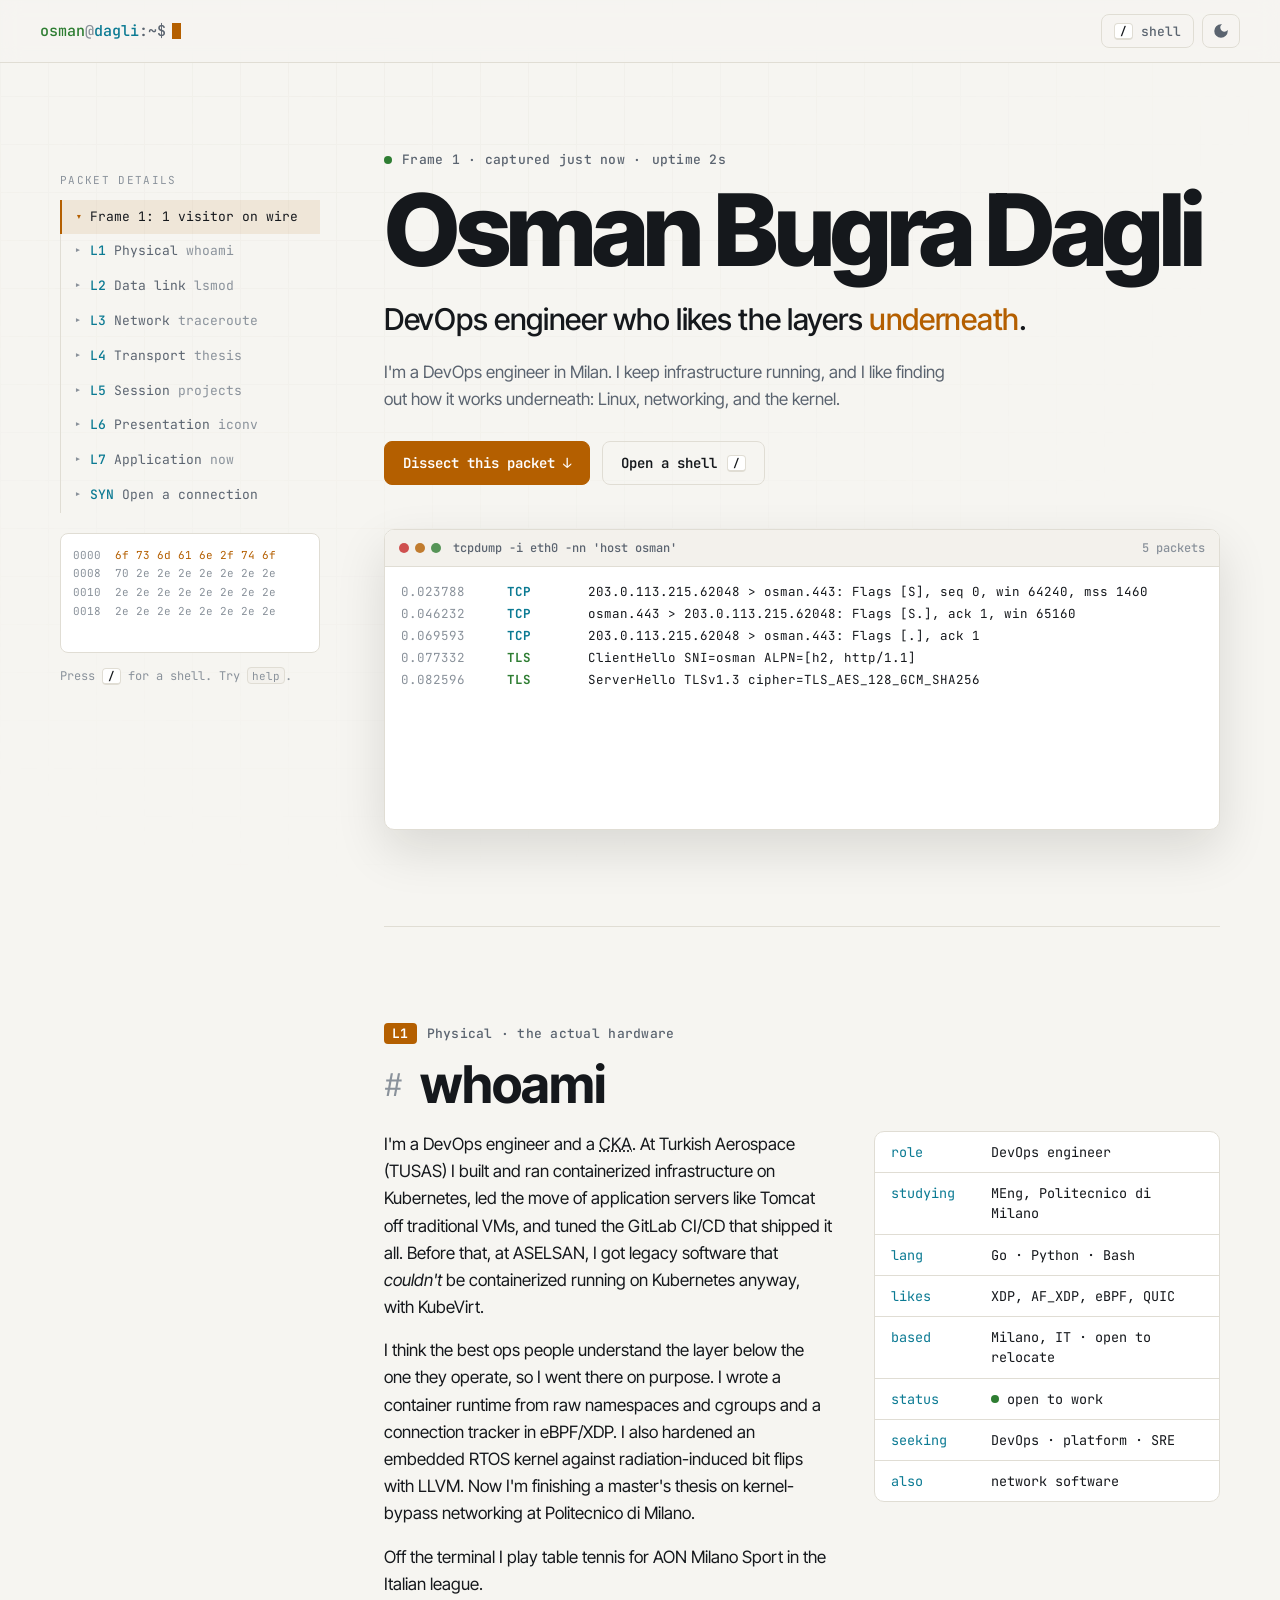
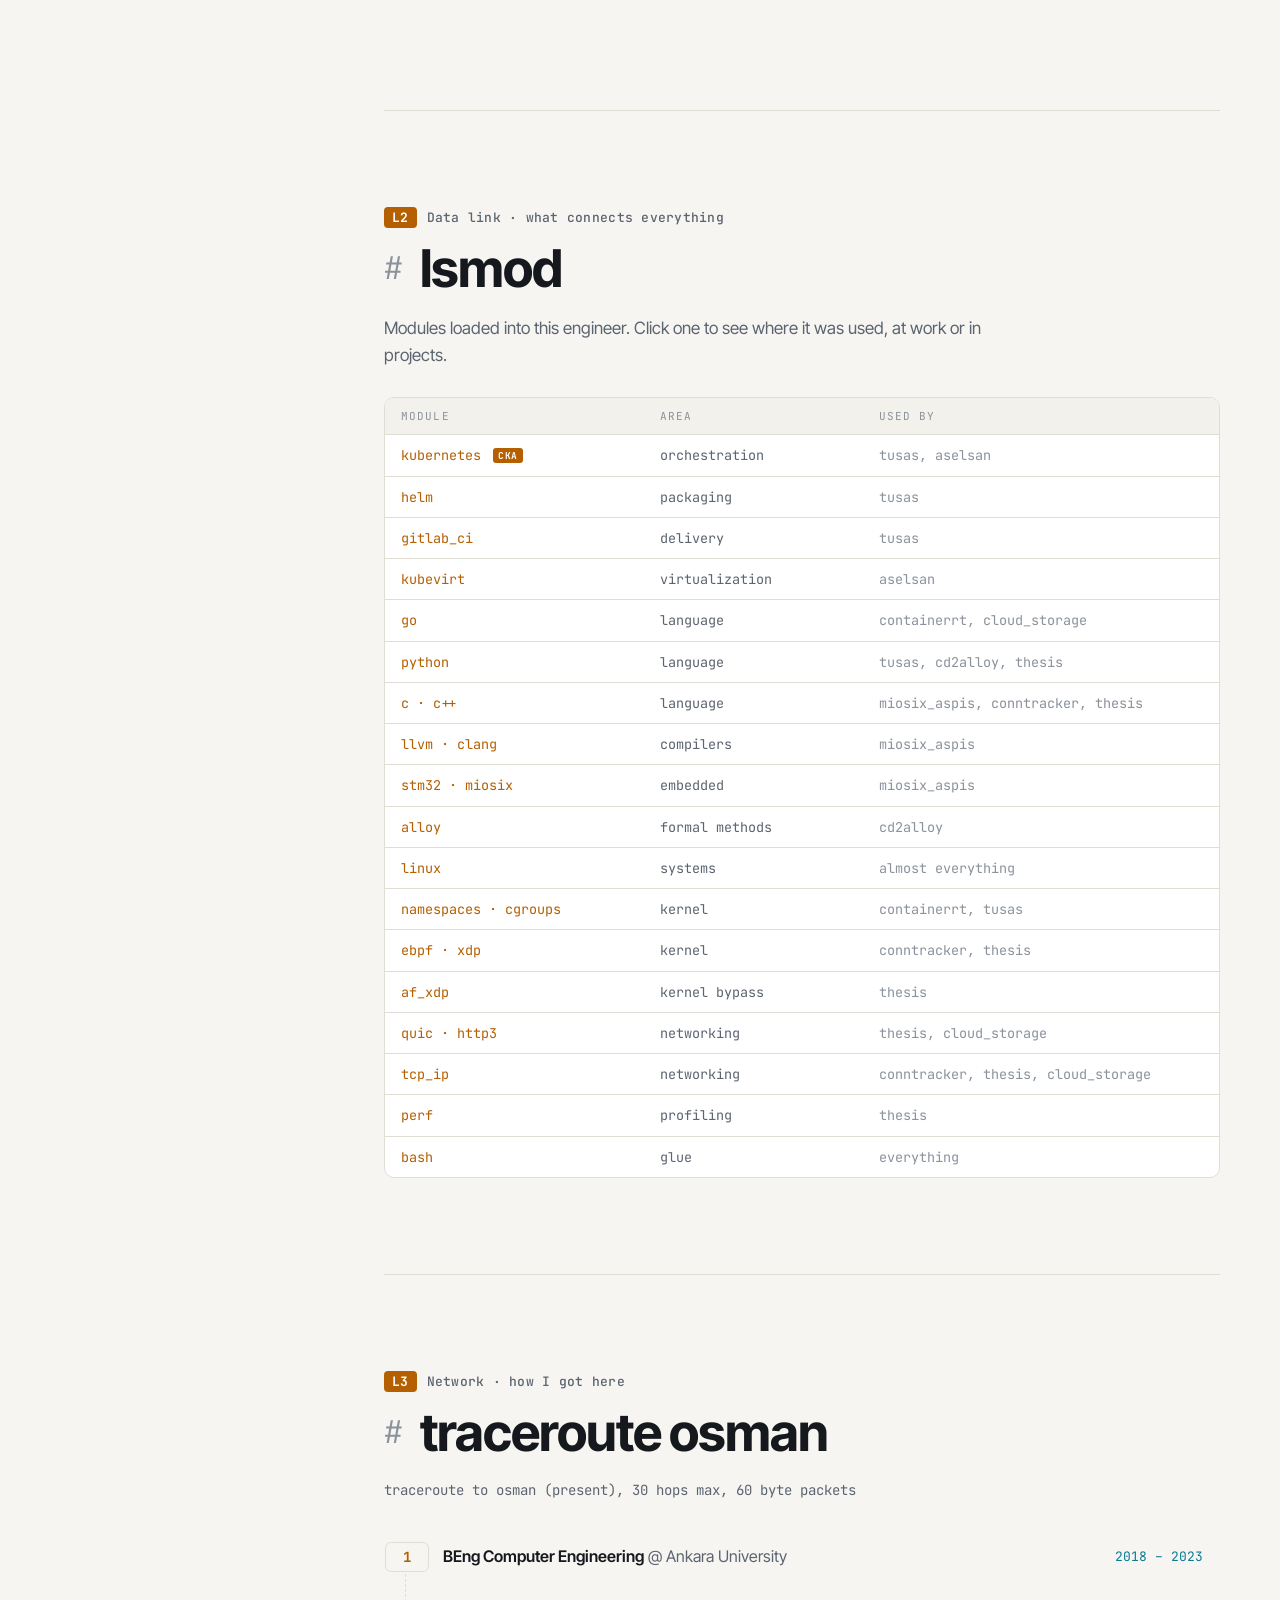
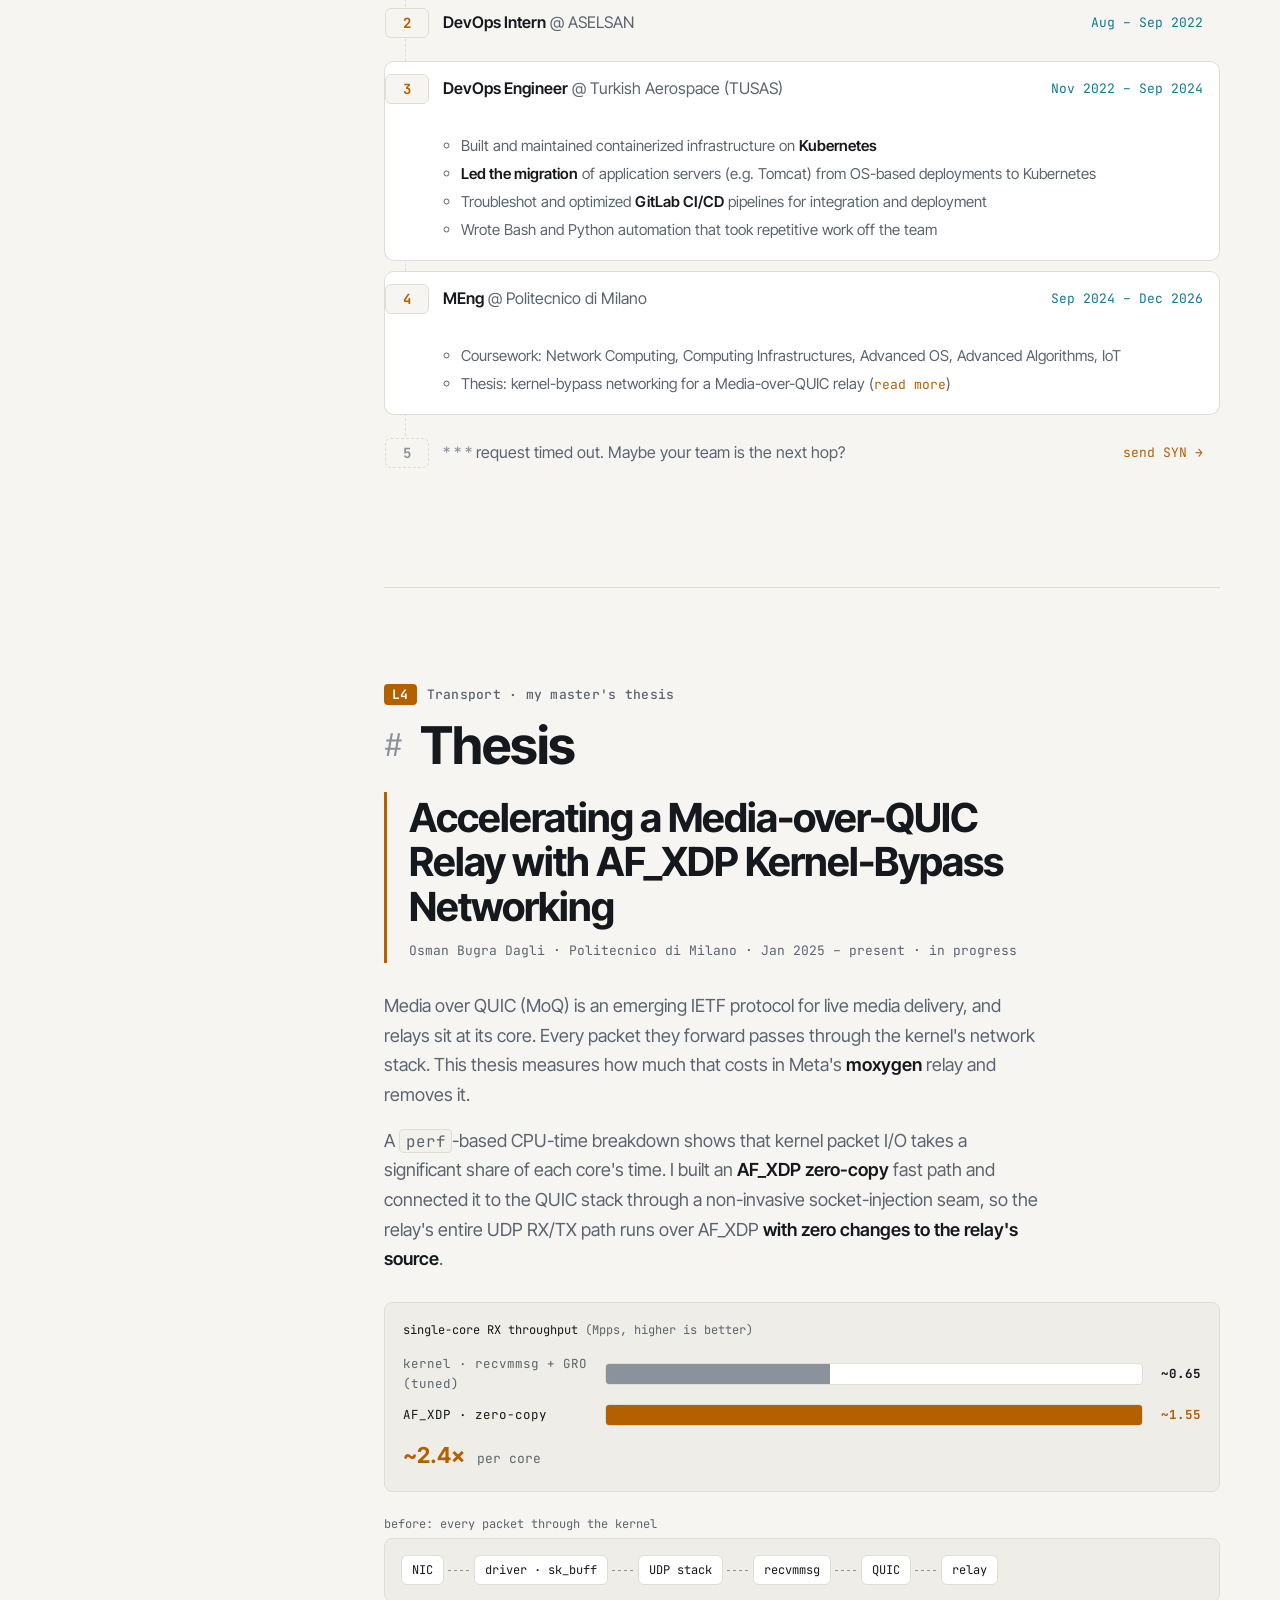
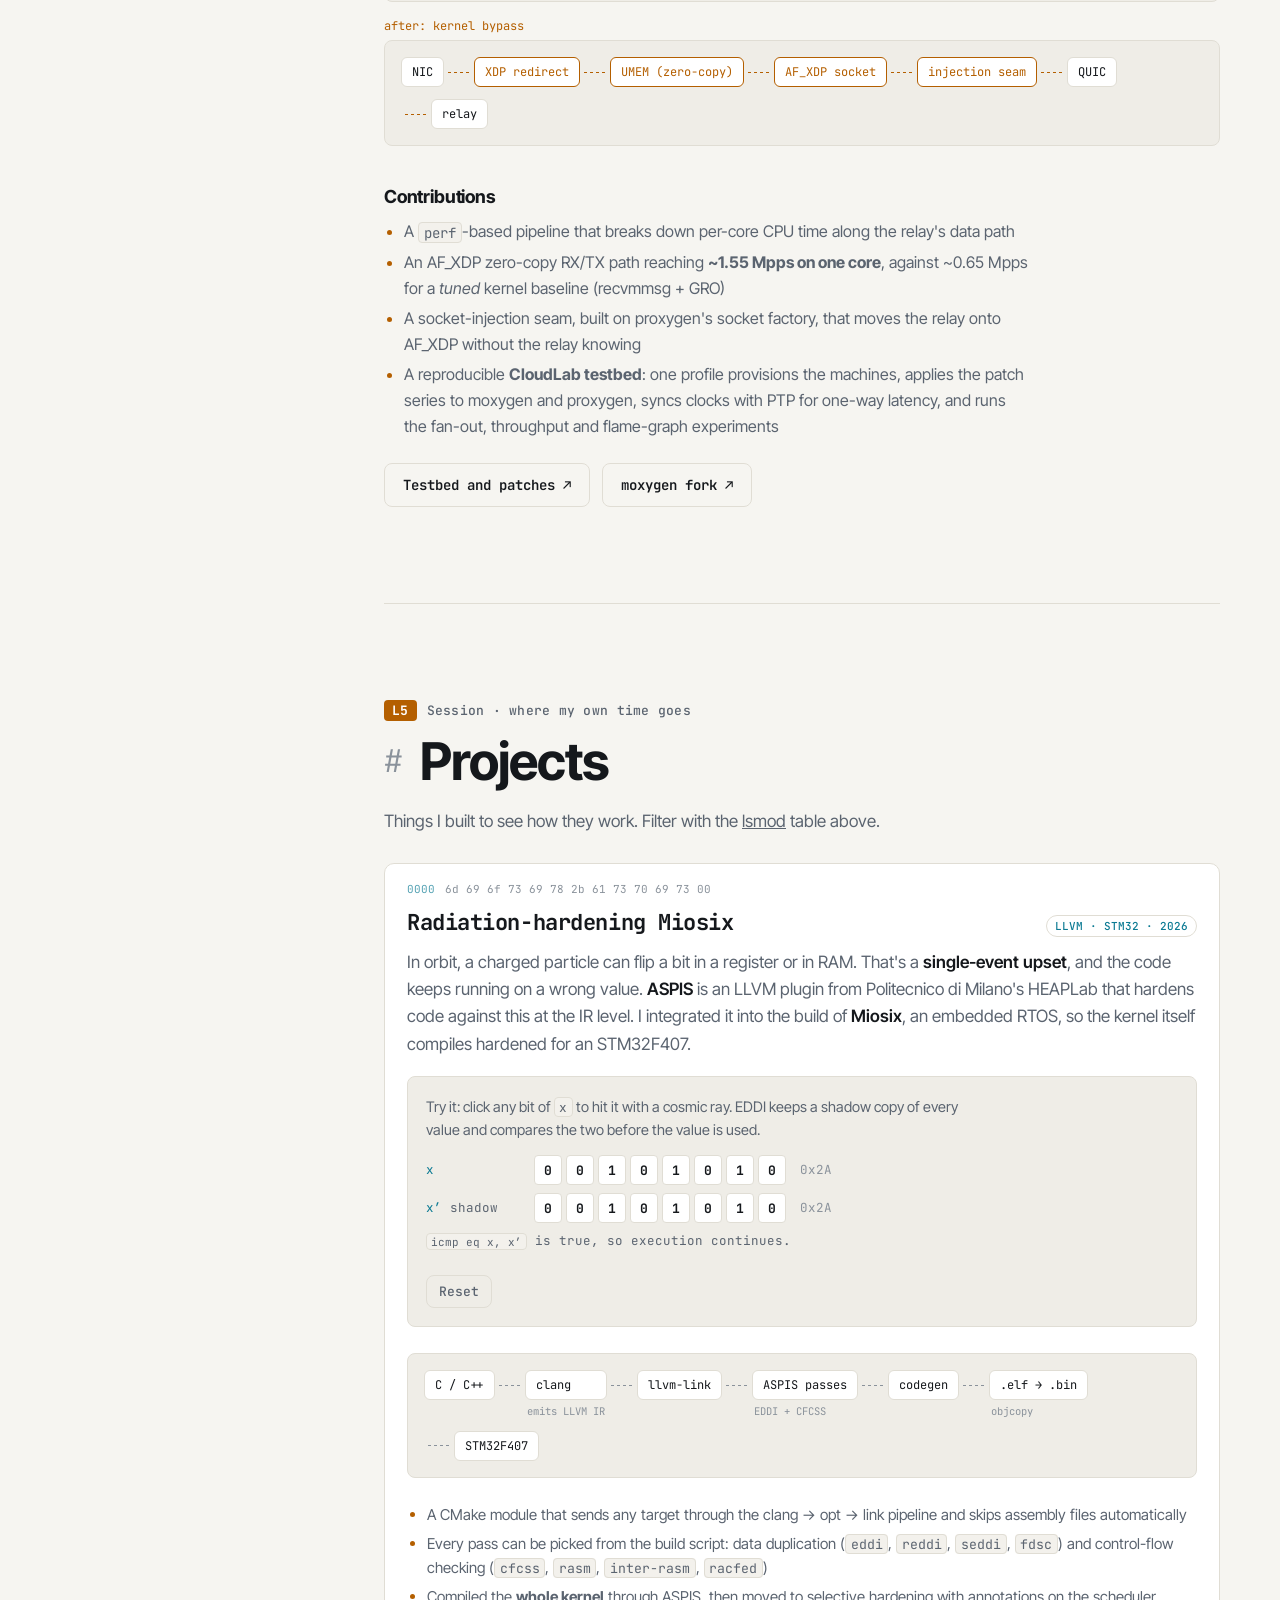
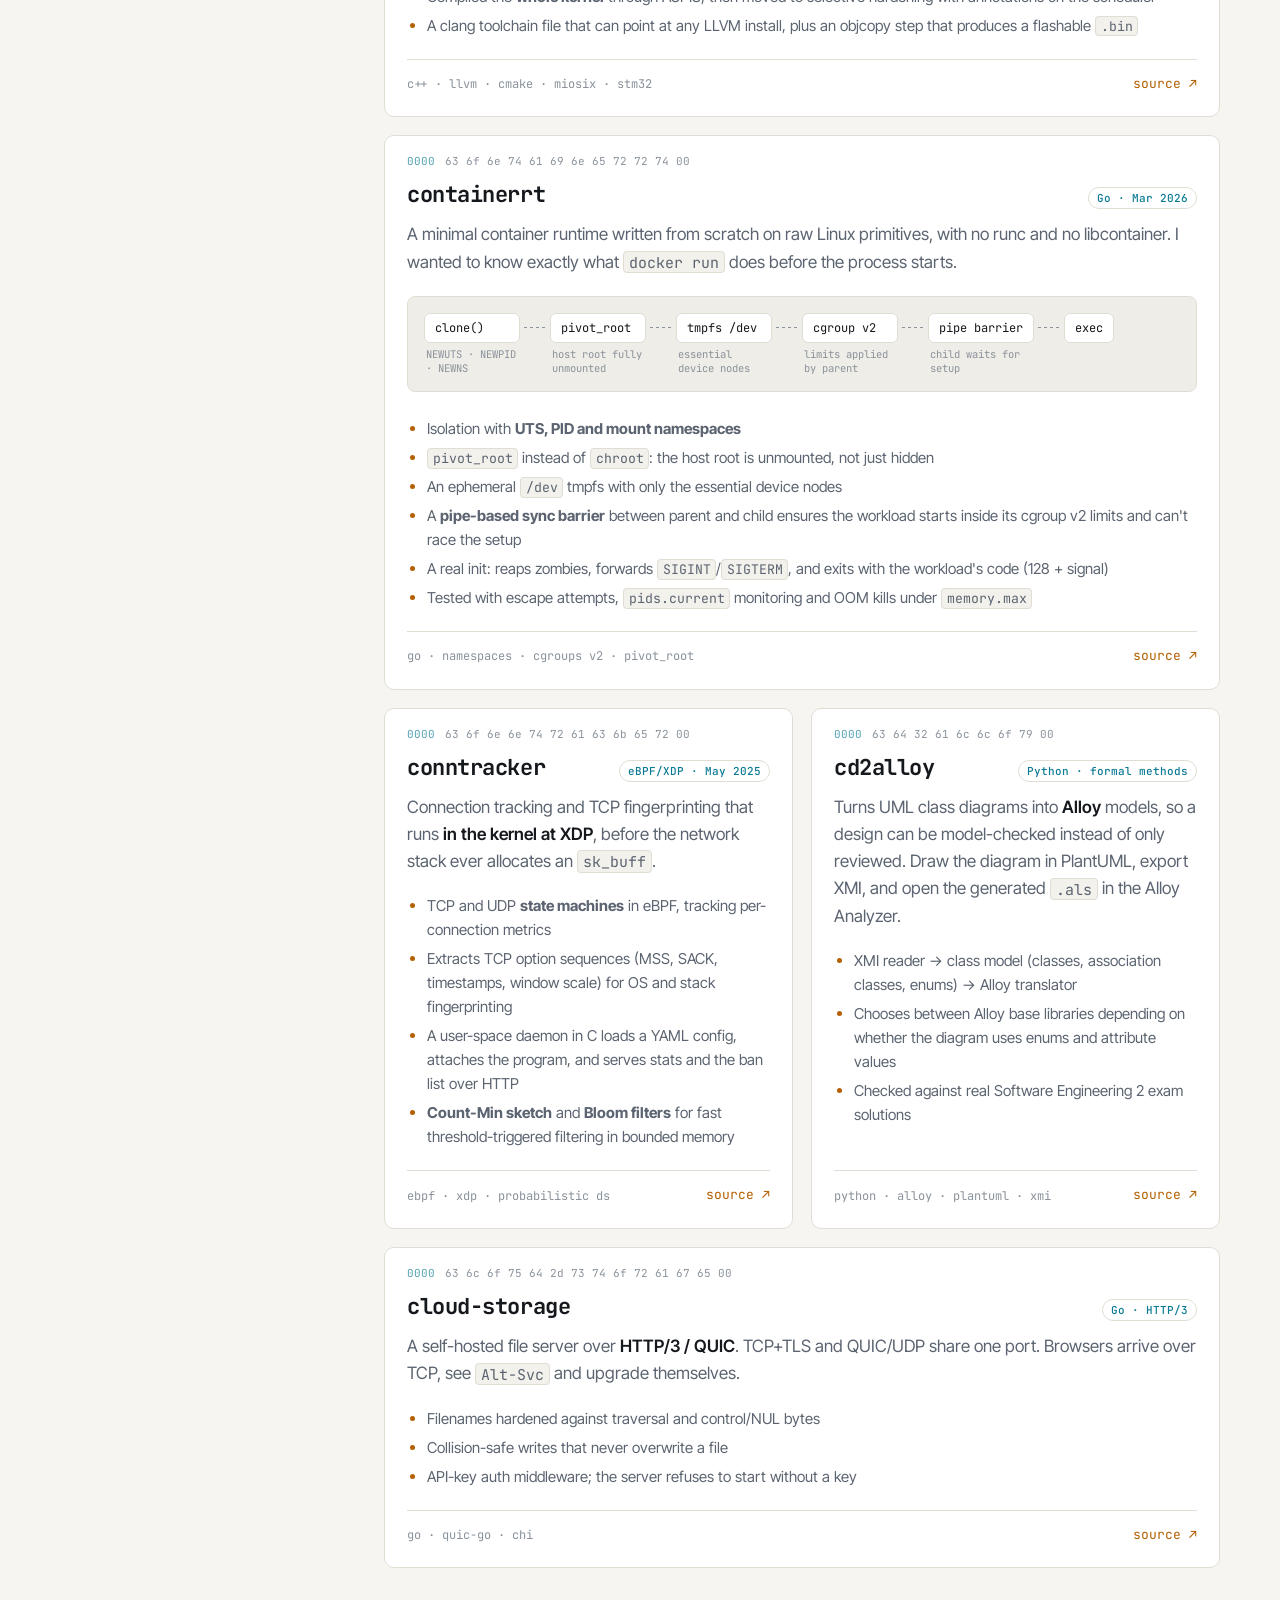
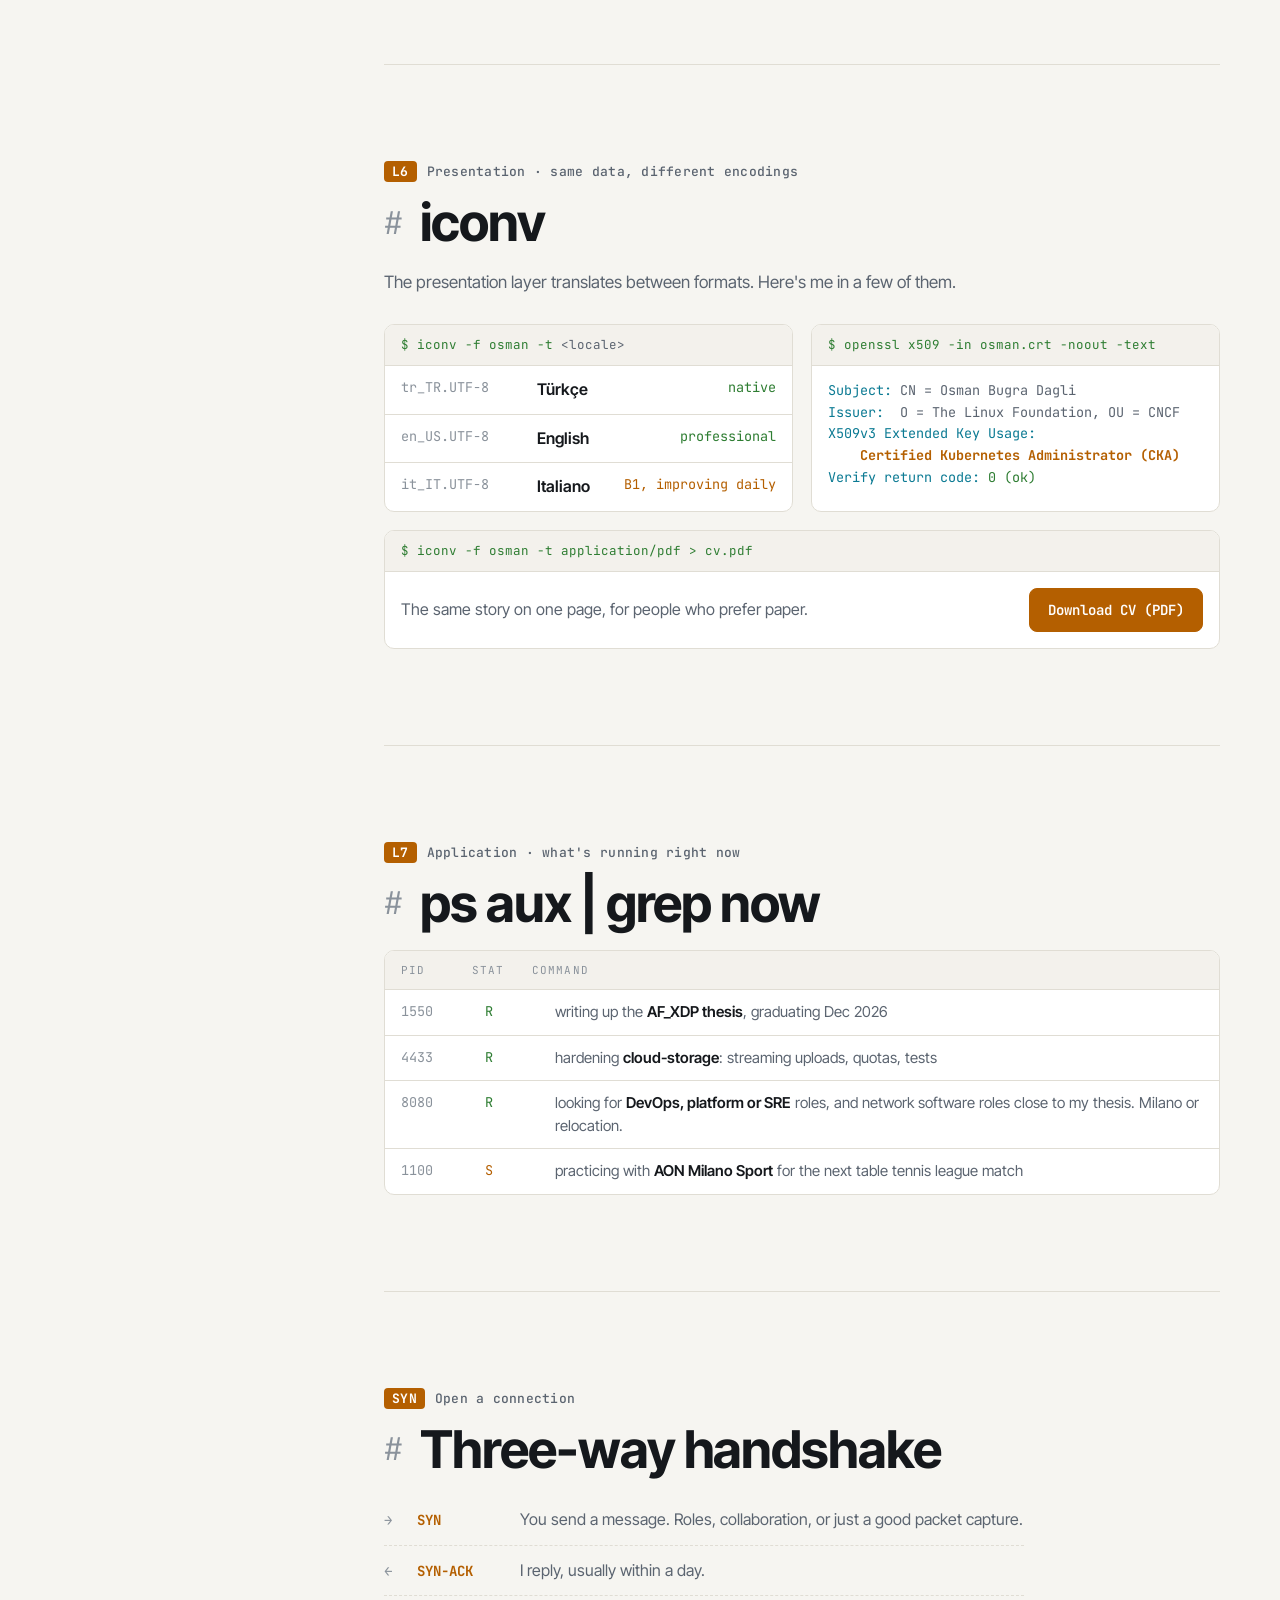
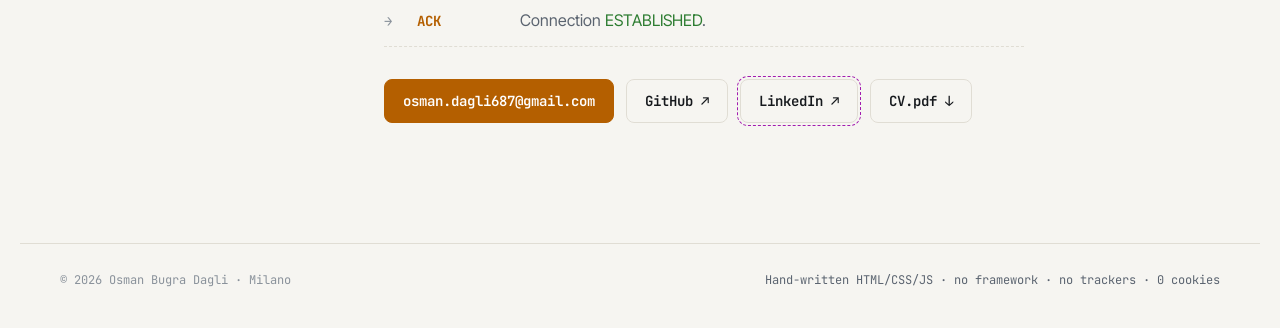
==== commit 1a64d686: "Added the L6 section" ====
--- a/index.html
+++ b/index.html
@@ -52,6 +52,7 @@
       <li><a href="#route" data-sec="route"><span class="tw">▸</span> <b>L3</b> Network <i>traceroute</i></a></li>
       <li><a href="#thesis" data-sec="thesis"><span class="tw">▸</span> <b>L4</b> Transport <i>thesis</i></a></li>
       <li><a href="#projects" data-sec="projects"><span class="tw">▸</span> <b>L5</b> Session <i>projects</i></a></li>
+      <li><a href="#encodings" data-sec="encodings"><span class="tw">▸</span> <b>L6</b> Presentation <i>iconv</i></a></li>
       <li><a href="#now" data-sec="now"><span class="tw">▸</span> <b>L7</b> Application <i>now</i></a></li>
       <li><a href="#connect" data-sec="connect"><span class="tw">▸</span> <b>SYN</b> Open a connection</a></li>
     </ol>
@@ -110,12 +111,12 @@
         <dl class="spec" aria-label="Quick facts">
           <div><dt>role</dt><dd>DevOps engineer</dd></div>
           <div><dt>studying</dt><dd>MEng, Politecnico di Milano</dd></div>
-          <div><dt>cert</dt><dd>CKA</dd></div>
           <div><dt>lang</dt><dd>Go · Python · Bash</dd></div>
           <div><dt>likes</dt><dd>XDP, AF_XDP, eBPF, QUIC</dd></div>
-          <div><dt>speaks</dt><dd>Türkçe · English · Italiano (B1)</dd></div>
           <div><dt>based</dt><dd>Milano, IT · open to relocate</dd></div>
-          <div><dt>status</dt><dd><span class="dot live"></span> open to opportunities</dd></div>
+          <div><dt>status</dt><dd><span class="dot live"></span> open to work</dd></div>
+          <div><dt>seeking</dt><dd>DevOps · platform · SRE</dd></div>
+          <div><dt>also</dt><dd>network software</dd></div>
         </dl>
       </div>
     </section>
@@ -464,6 +465,41 @@
       </div>
     </section>
 
+    <!-- ===================== L6 PRESENTATION ===================== -->
+    <section id="encodings" data-section="encodings">
+      <p class="kicker"><span class="layer">L6</span> Presentation · same data, different encodings</p>
+      <h2>iconv</h2>
+      <p class="section-sub">The presentation layer translates between formats. Here's me in a few of them.</p>
+
+      <div class="enc">
+        <div class="enc-block">
+          <p class="enc-cmd">$ iconv -f osman -t <span class="muted">&lt;locale&gt;</span></p>
+          <div class="enc-rows" role="table" aria-label="Spoken languages">
+            <div class="enc-row" role="row"><span>tr_TR.UTF-8</span><span>Türkçe</span><span class="ok">native</span></div>
+            <div class="enc-row" role="row"><span>en_US.UTF-8</span><span>English</span><span class="ok">professional</span></div>
+            <div class="enc-row" role="row"><span>it_IT.UTF-8</span><span>Italiano</span><span class="warn">B1, improving daily</span></div>
+          </div>
+        </div>
+
+        <div class="enc-block">
+          <p class="enc-cmd">$ openssl x509 -in osman.crt -noout -text</p>
+          <pre class="x509"><span class="k">Subject:</span> CN = Osman Bugra Dagli
+<span class="k">Issuer:</span>  O = The Linux Foundation, OU = CNCF
+<span class="k">X509v3 Extended Key Usage:</span>
+    <b>Certified Kubernetes Administrator (CKA)</b>
+<span class="k">Verify return code:</span> <span class="ok">0 (ok)</span></pre>
+        </div>
+
+        <div class="enc-block enc-wide">
+          <p class="enc-cmd">$ iconv -f osman -t application/pdf &gt; cv.pdf</p>
+          <div class="enc-cv">
+            <p>The same story on one page, for people who prefer paper.</p>
+            <a class="btn" href="OsmanBugraDagli_CV.pdf" download>Download CV (PDF)</a>
+          </div>
+        </div>
+      </div>
+    </section>
+
     <!-- ===================== L7 NOW ===================== -->
     <section id="now" data-section="now">
       <p class="kicker"><span class="layer">L7</span> Application · what's running right now</p>
@@ -472,7 +508,7 @@
         <div class="ps-row head" role="row"><span>PID</span><span>STAT</span><span>COMMAND</span></div>
         <div class="ps-row" role="row"><span>1550</span><span class="ok">R</span><span>writing up the <b>AF_XDP thesis</b>, graduating Dec 2026</span></div>
         <div class="ps-row" role="row"><span>4433</span><span class="ok">R</span><span>hardening <b>cloud-storage</b>: streaming uploads, quotas, tests</span></div>
-        <div class="ps-row" role="row"><span>8080</span><span class="ok">R</span><span>looking for a <b>DevOps / platform / SRE</b> role, in Milano or anywhere I can relocate</span></div>
+        <div class="ps-row" role="row"><span>8080</span><span class="ok">R</span><span>looking for <b>DevOps, platform or SRE</b> roles, and network software roles close to my thesis. Milano or relocation.</span></div>
         <div class="ps-row" role="row"><span>1100</span><span class="warn">S</span><span>practicing with <b>AON Milano Sport</b> for the next table tennis league match</span></div>
       </div>
     </section>
--- a/style.css
+++ b/style.css
@@ -631,3 +631,28 @@
   .thesis-abstract p { font-size: 16px; }
   .thesis-head { padding-left: 16px; }
 }
+
+/* ============================================================
+   L6 PRESENTATION (iconv)
+   ============================================================ */
+.enc { display: grid; grid-template-columns: repeat(2, minmax(0, 1fr)); gap: 18px; }
+.enc-block {
+  border: 1px solid var(--line); border-radius: var(--radius); background: var(--surface);
+  font: 13.5px/1.6 var(--f-mono); overflow: hidden;
+}
+.enc-wide { grid-column: 1 / -1; }
+.enc-cmd { margin: 0; padding: 10px 16px; background: var(--surface-2); border-bottom: 1px solid var(--line); color: var(--green); font-size: 12.5px; overflow-wrap: anywhere; }
+.enc-row { display: grid; grid-template-columns: 9em minmax(0, 1fr) auto; gap: 14px; padding: 11px 16px; border-bottom: 1px solid var(--line); }
+.enc-row:last-child { border-bottom: 0; }
+.enc-row span:first-child { color: var(--faint); }
+.enc-row span:nth-child(2) { font-family: var(--f-sans); font-size: 16px; font-weight: 600; }
+.x509 { margin: 0; padding: 14px 16px; font: inherit; white-space: pre-wrap; overflow-wrap: anywhere; color: var(--muted); }
+.x509 .k { color: var(--cyan); }
+.x509 b { color: var(--accent); font-weight: 700; }
+.enc-cv { display: flex; align-items: center; justify-content: space-between; gap: 16px; flex-wrap: wrap; padding: 16px; }
+.enc-cv p { margin: 0; font-family: var(--f-sans); font-size: 16px; color: var(--muted); }
+@media (max-width: 680px) {
+  .enc { grid-template-columns: minmax(0, 1fr); }
+  .enc-row { grid-template-columns: minmax(0, 1fr) auto; }
+  .enc-row span:first-child { grid-column: 1 / -1; font-size: 11.5px; }
+}
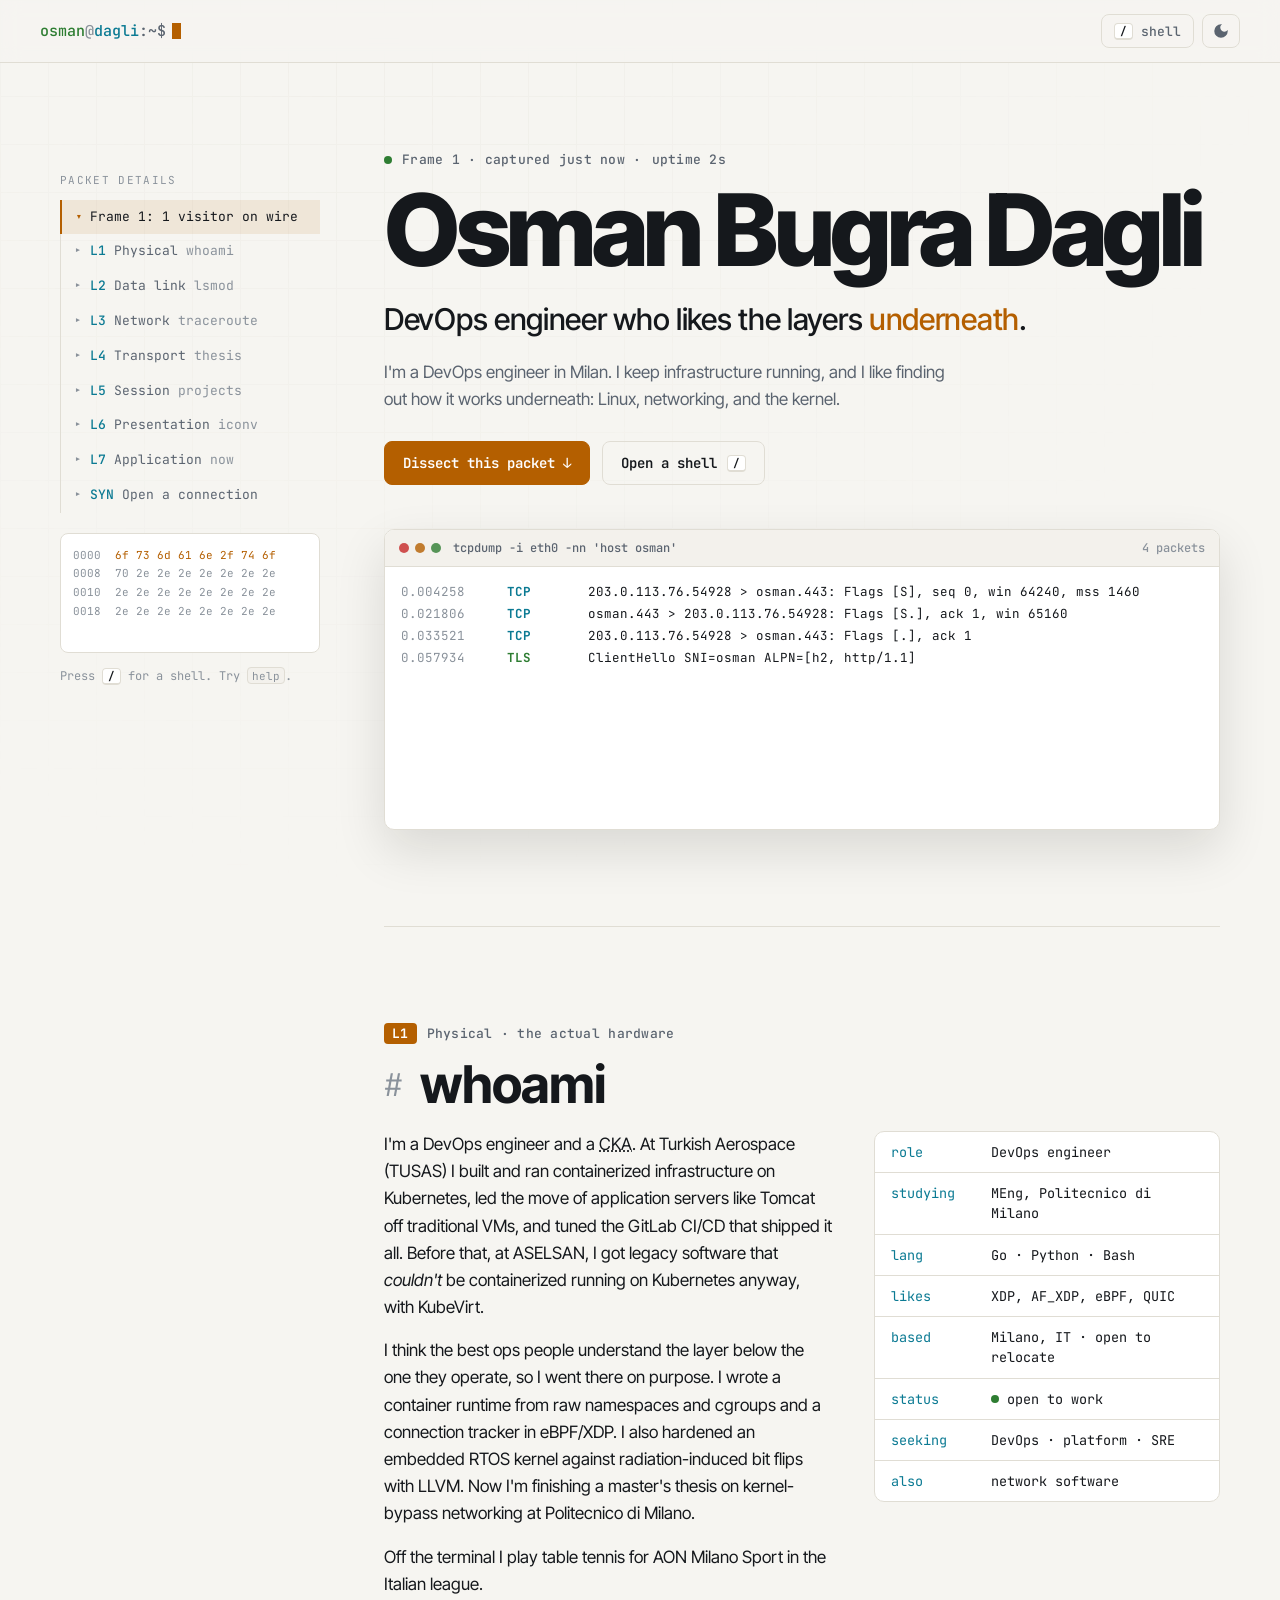
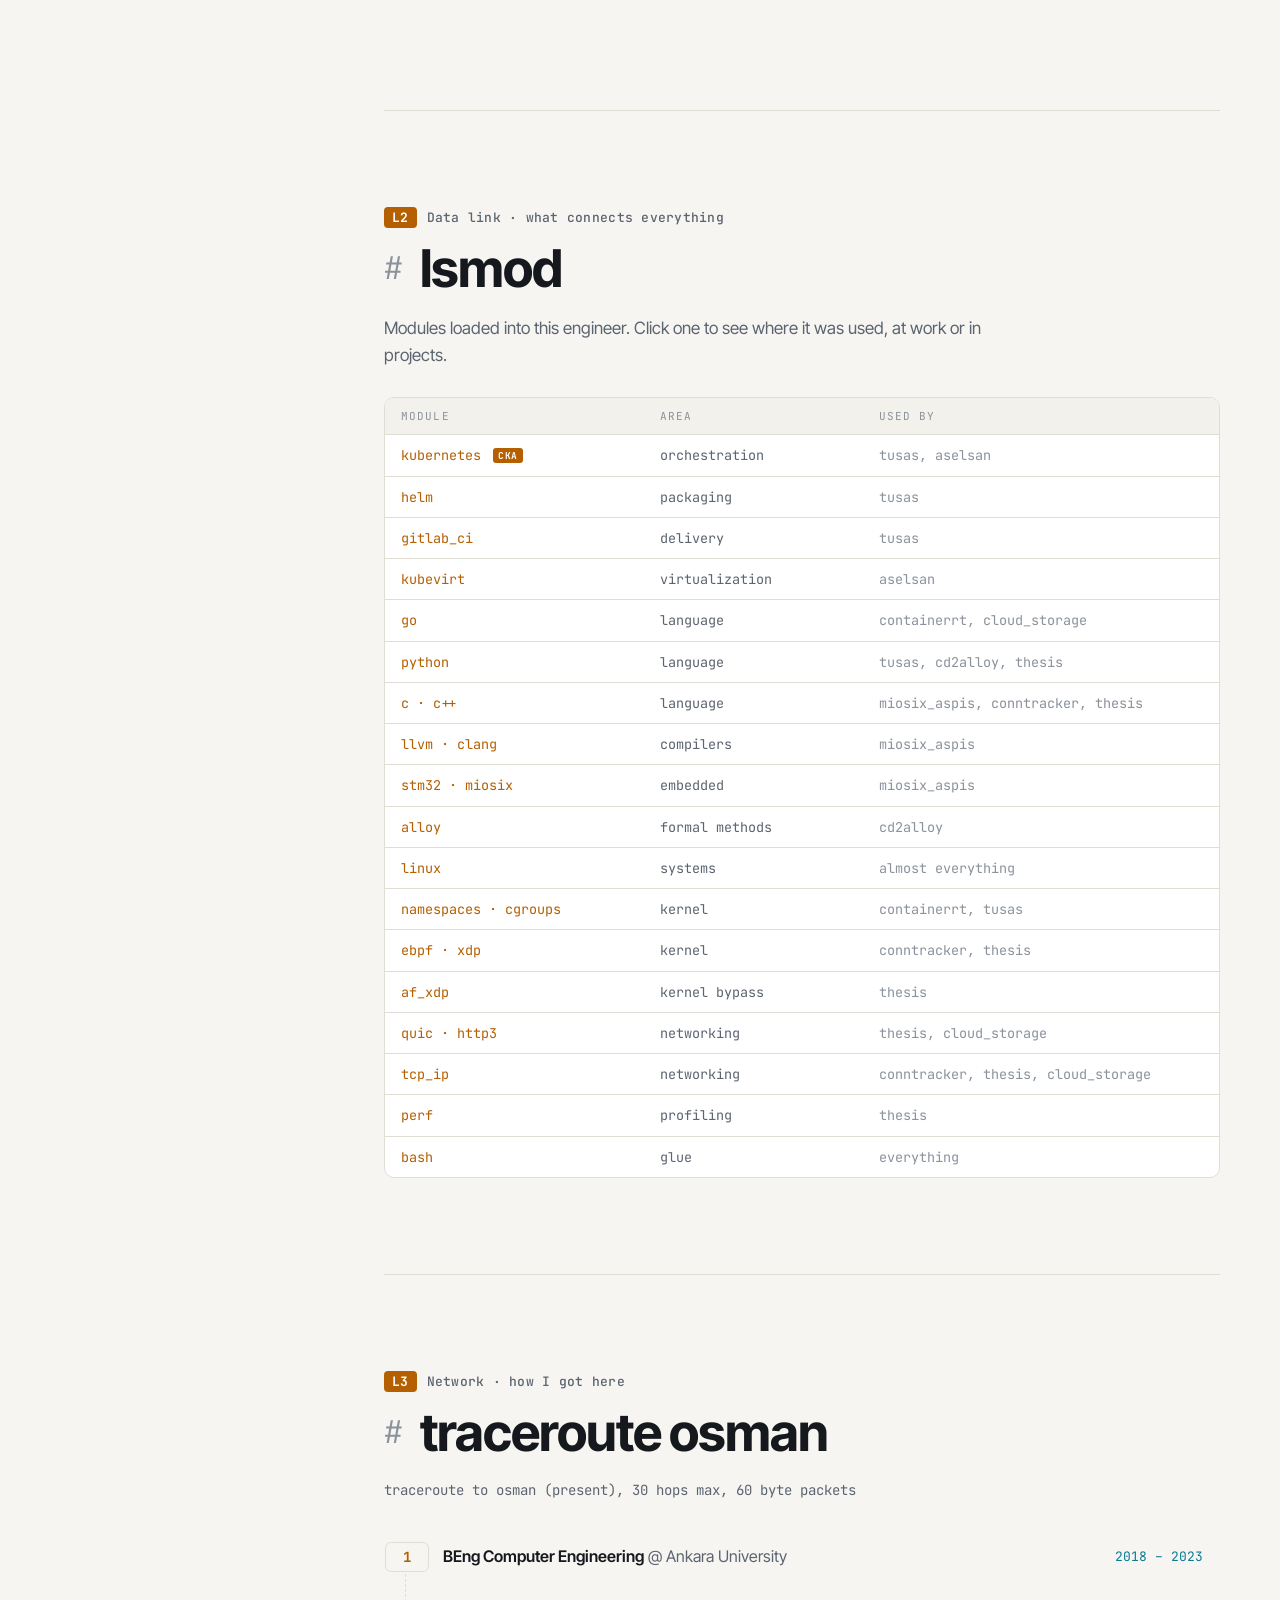
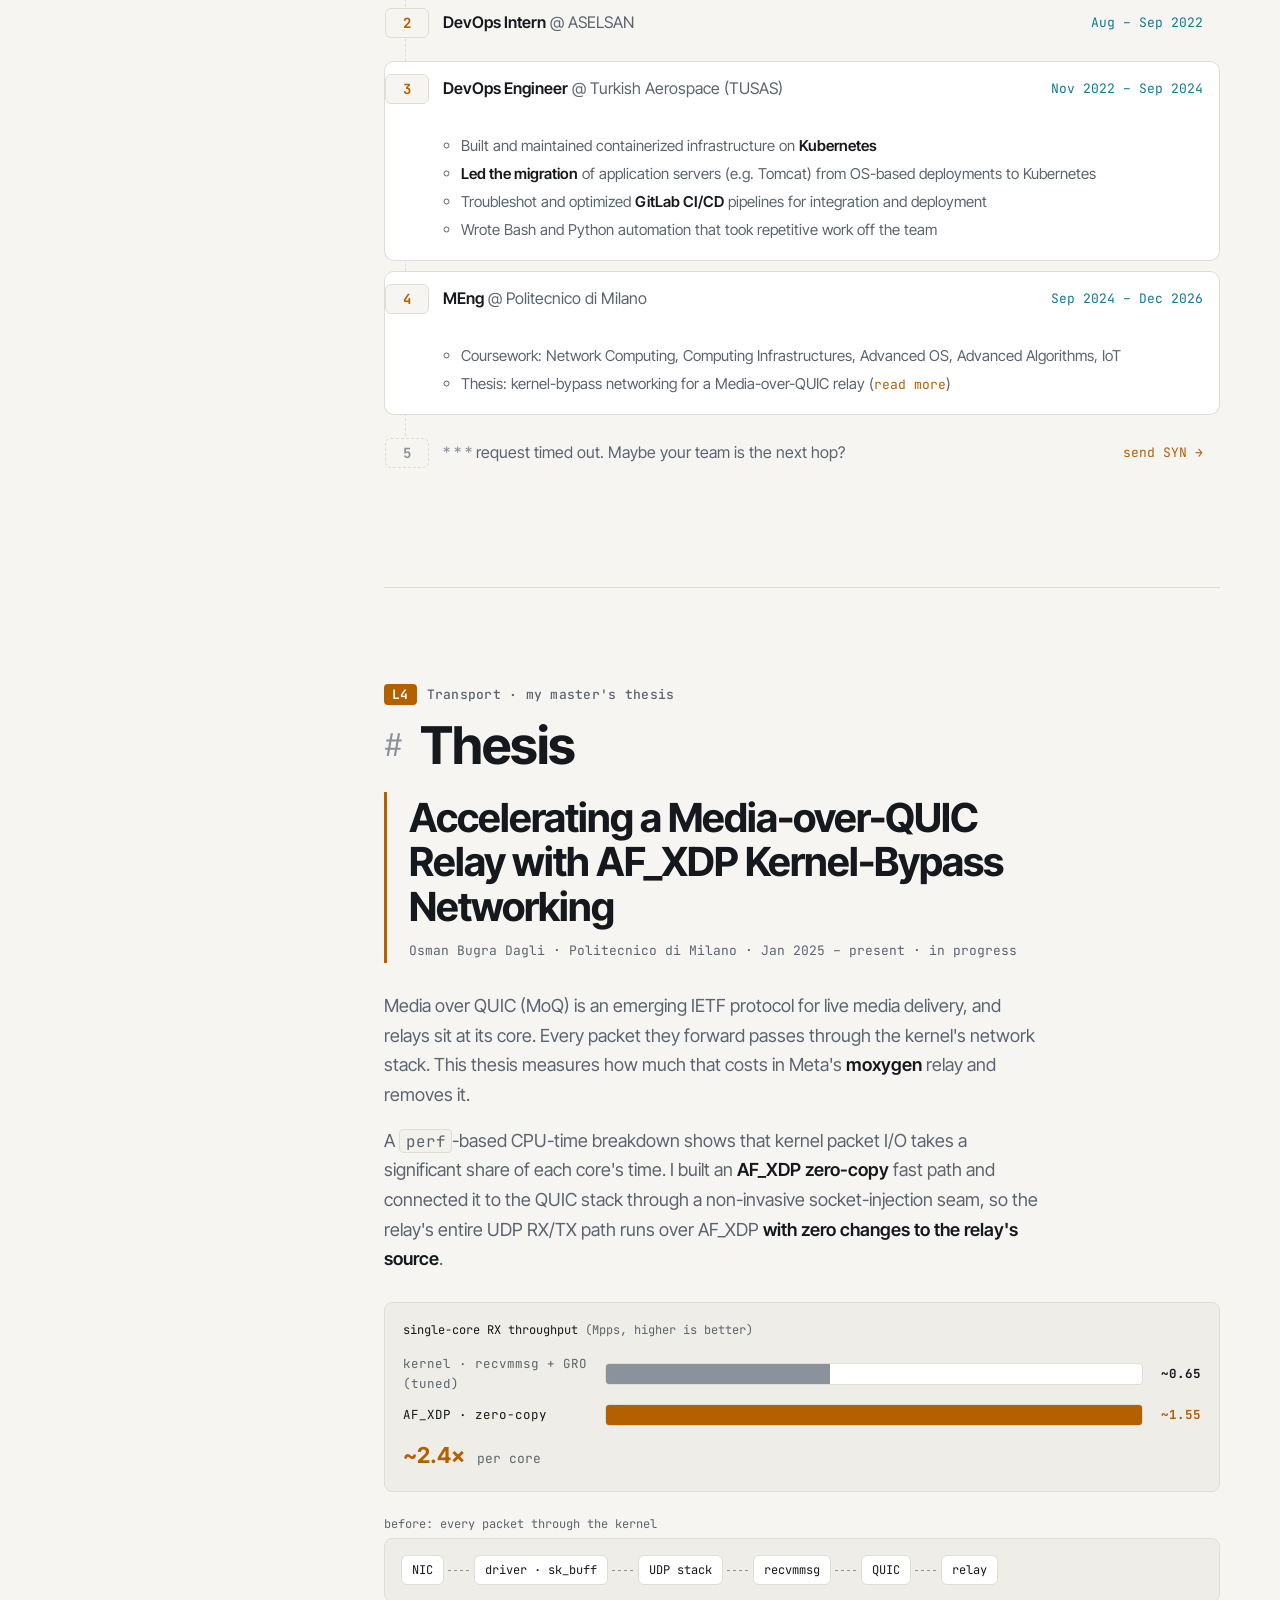
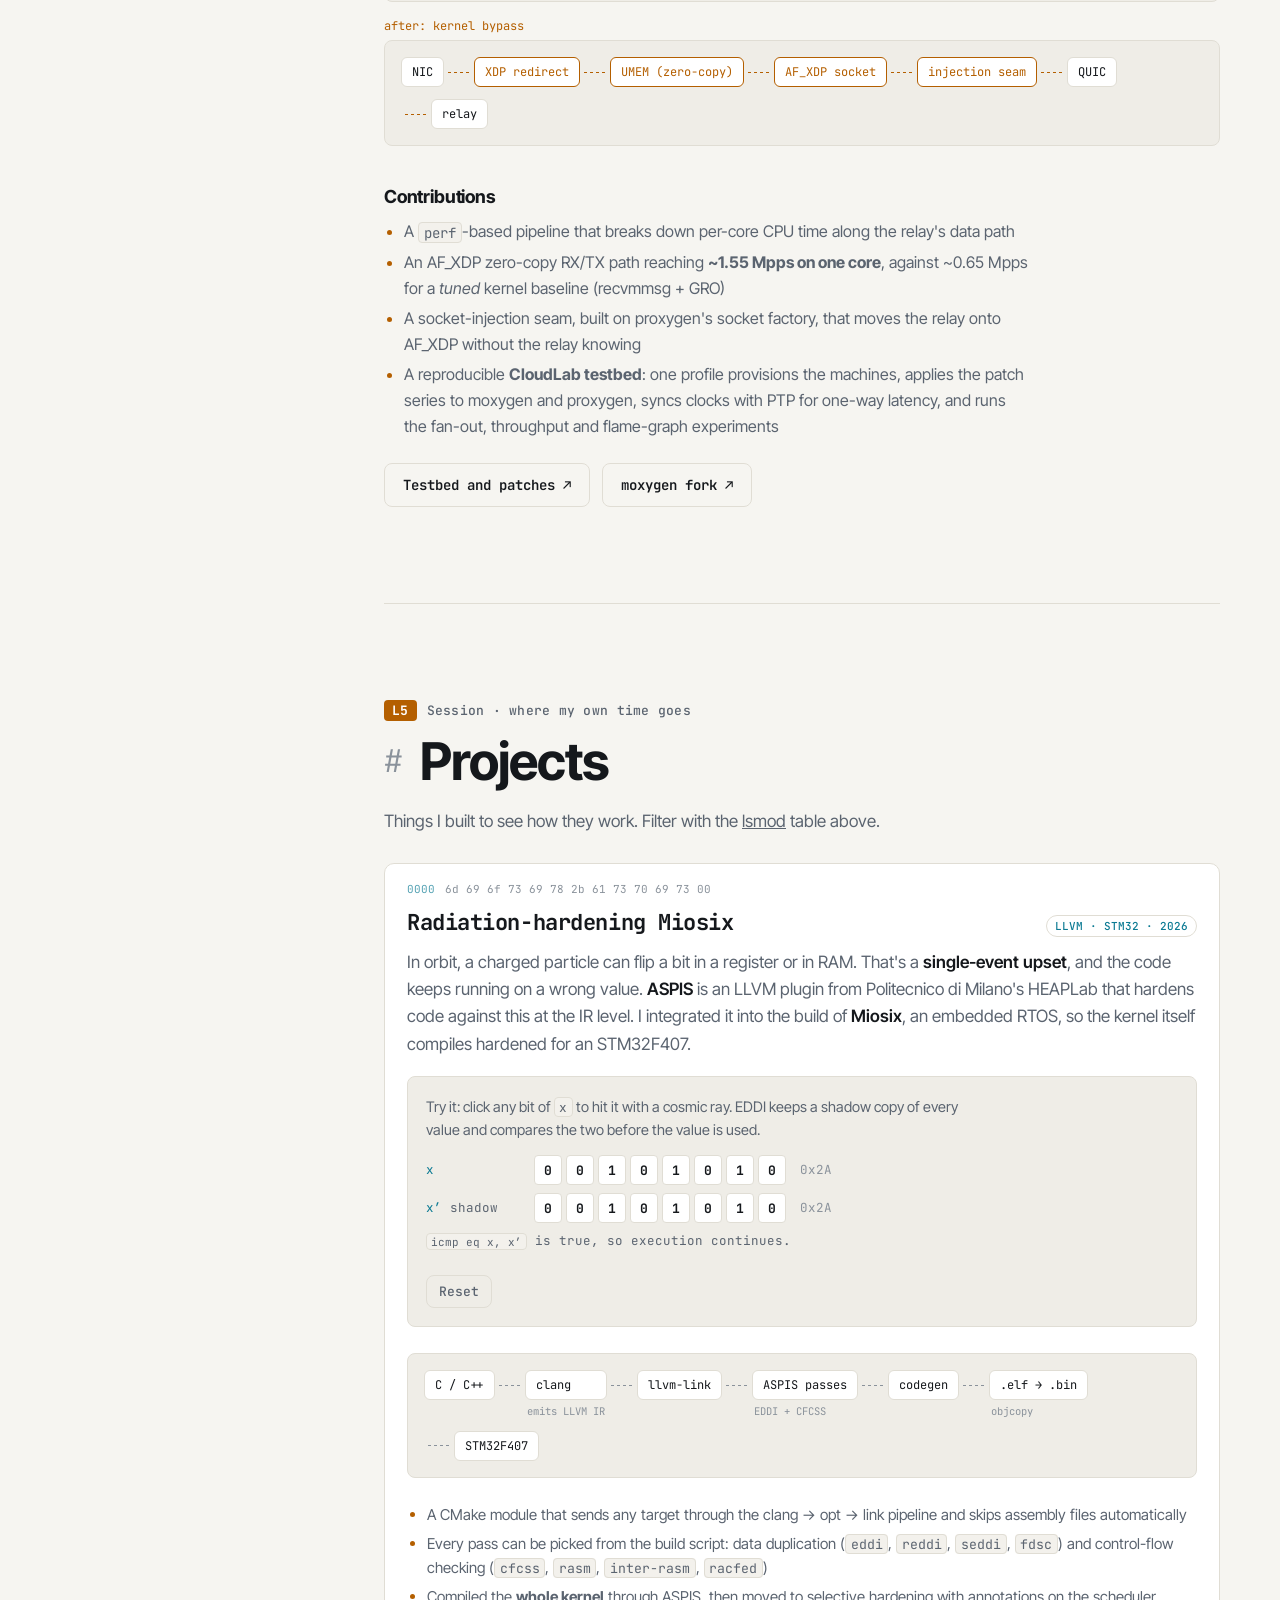
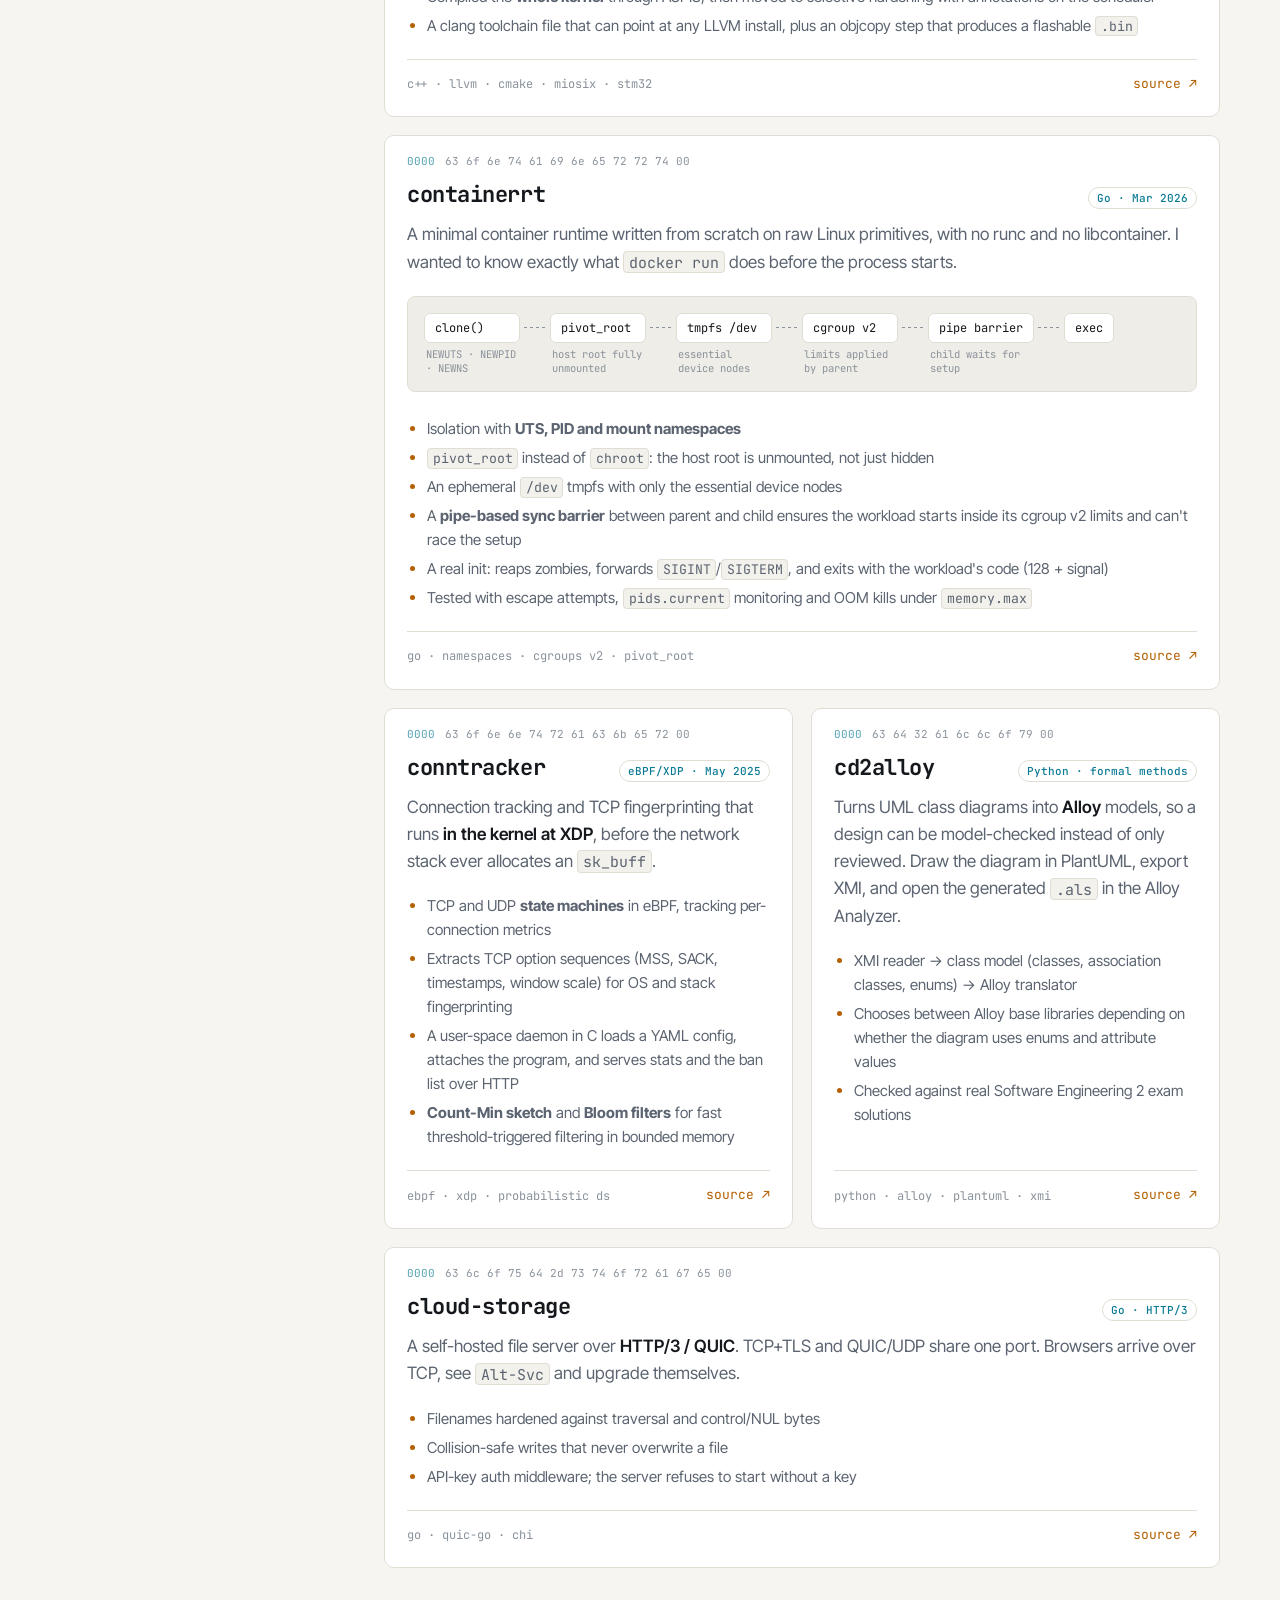
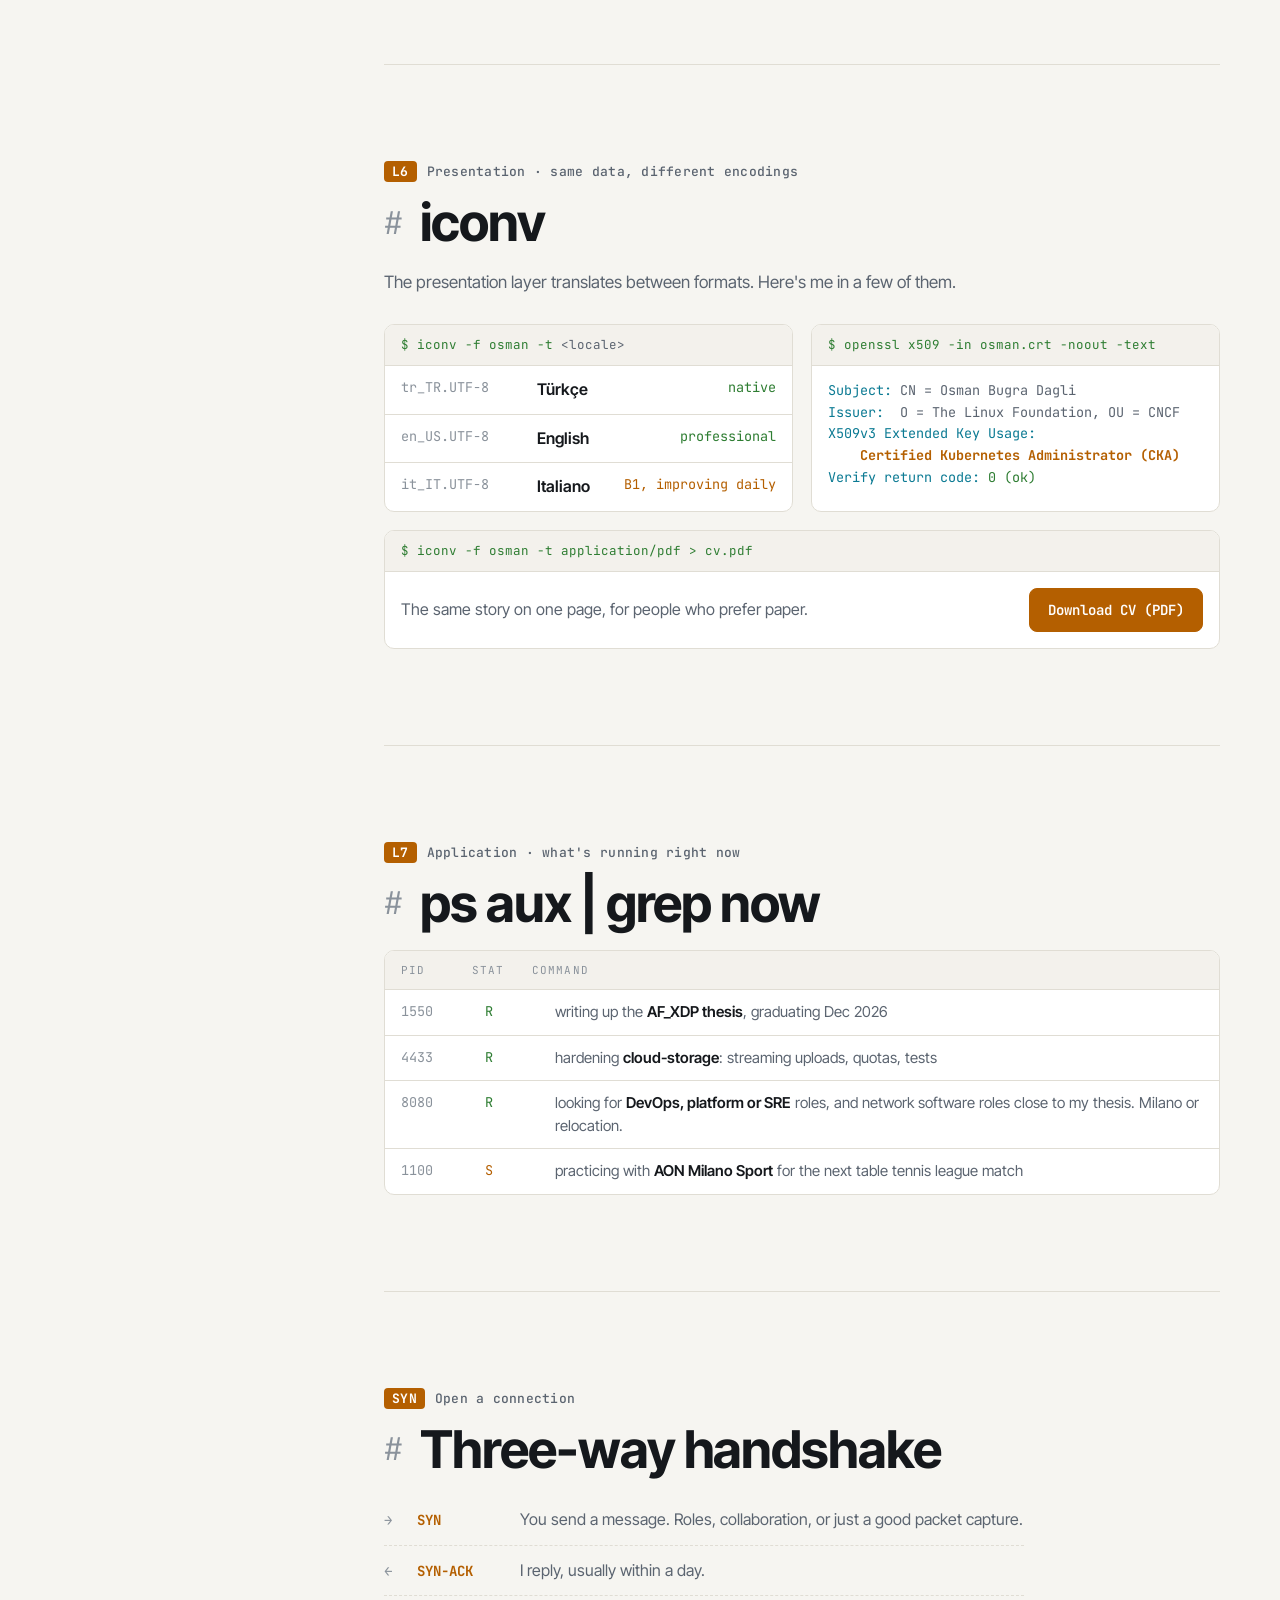
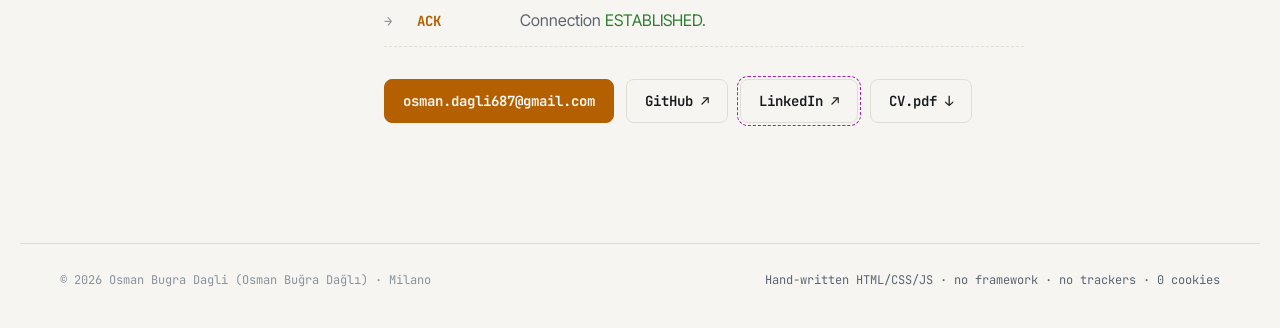
==== commit 1fa07352: "added robots.txt and sitemap" ====
--- a/index.html
+++ b/index.html
@@ -8,6 +8,27 @@
 <meta property="og:title" content="Osman Bugra Dagli — DevOps & Systems">
 <meta property="og:description" content="DevOps engineer. Kubernetes by day, kernel-bypass networking by night.">
 <meta property="og:type" content="website">
+<meta property="og:url" content="https://osmandagli.com/">
+<link rel="canonical" href="https://osmandagli.com/">
+<script type="application/ld+json">
+{
+  "@context": "https://schema.org",
+  "@type": "Person",
+  "name": "Osman Bugra Dagli",
+  "alternateName": ["Osman Buğra Dağlı", "Osman Dagli", "Osman Dağlı"],
+  "url": "https://osmandagli.com/",
+  "jobTitle": "DevOps Engineer",
+  "email": "mailto:osman.dagli687@gmail.com",
+  "address": { "@type": "PostalAddress", "addressLocality": "Milano", "addressCountry": "IT" },
+  "alumniOf": [
+    { "@type": "CollegeOrUniversity", "name": "Ankara University" },
+    { "@type": "CollegeOrUniversity", "name": "Politecnico di Milano" }
+  ],
+  "hasCredential": { "@type": "EducationalOccupationalCredential", "name": "Certified Kubernetes Administrator (CKA)" },
+  "knowsAbout": ["DevOps", "Kubernetes", "Linux", "AF_XDP", "eBPF", "QUIC", "Go", "Networking"],
+  "sameAs": ["https://github.com/osmandagli"]
+}
+</script>
 <meta name="theme-color" content="#0B0E12">
 <link rel="icon" href="data:image/svg+xml,%3Csvg xmlns='http://www.w3.org/2000/svg' viewBox='0 0 32 32'%3E%3Crect width='32' height='32' rx='6' fill='%230B0E12'/%3E%3Ctext x='5' y='22' font-family='monospace' font-size='16' font-weight='700' fill='%23FFB547'%3E%3E_%3C/text%3E%3C/svg%3E">
 <link rel="preconnect" href="https://fonts.googleapis.com">
@@ -534,7 +555,7 @@
 </div>
 
 <footer class="site-foot">
-  <span>© <span id="year">2026</span> Osman Bugra Dagli · Milano</span>
+  <span>© <span id="year">2026</span> Osman Bugra Dagli (Osman Buğra Dağlı) · Milano</span>
   <span class="muted">Hand-written HTML/CSS/JS · no framework · no trackers · 0 cookies</span>
 </footer>
 
--- a/style.css
+++ b/style.css
@@ -84,6 +84,7 @@
   font: 400 17px/1.6 var(--f-sans);
   -webkit-font-smoothing: antialiased;
   overflow-x: hidden;
+  overflow-x: clip; /* clip doesn't make body a scroll container, which breaks sticky in Safari */
 }
 body::before { /* faint grid, like graph paper for packets */
   content: "";
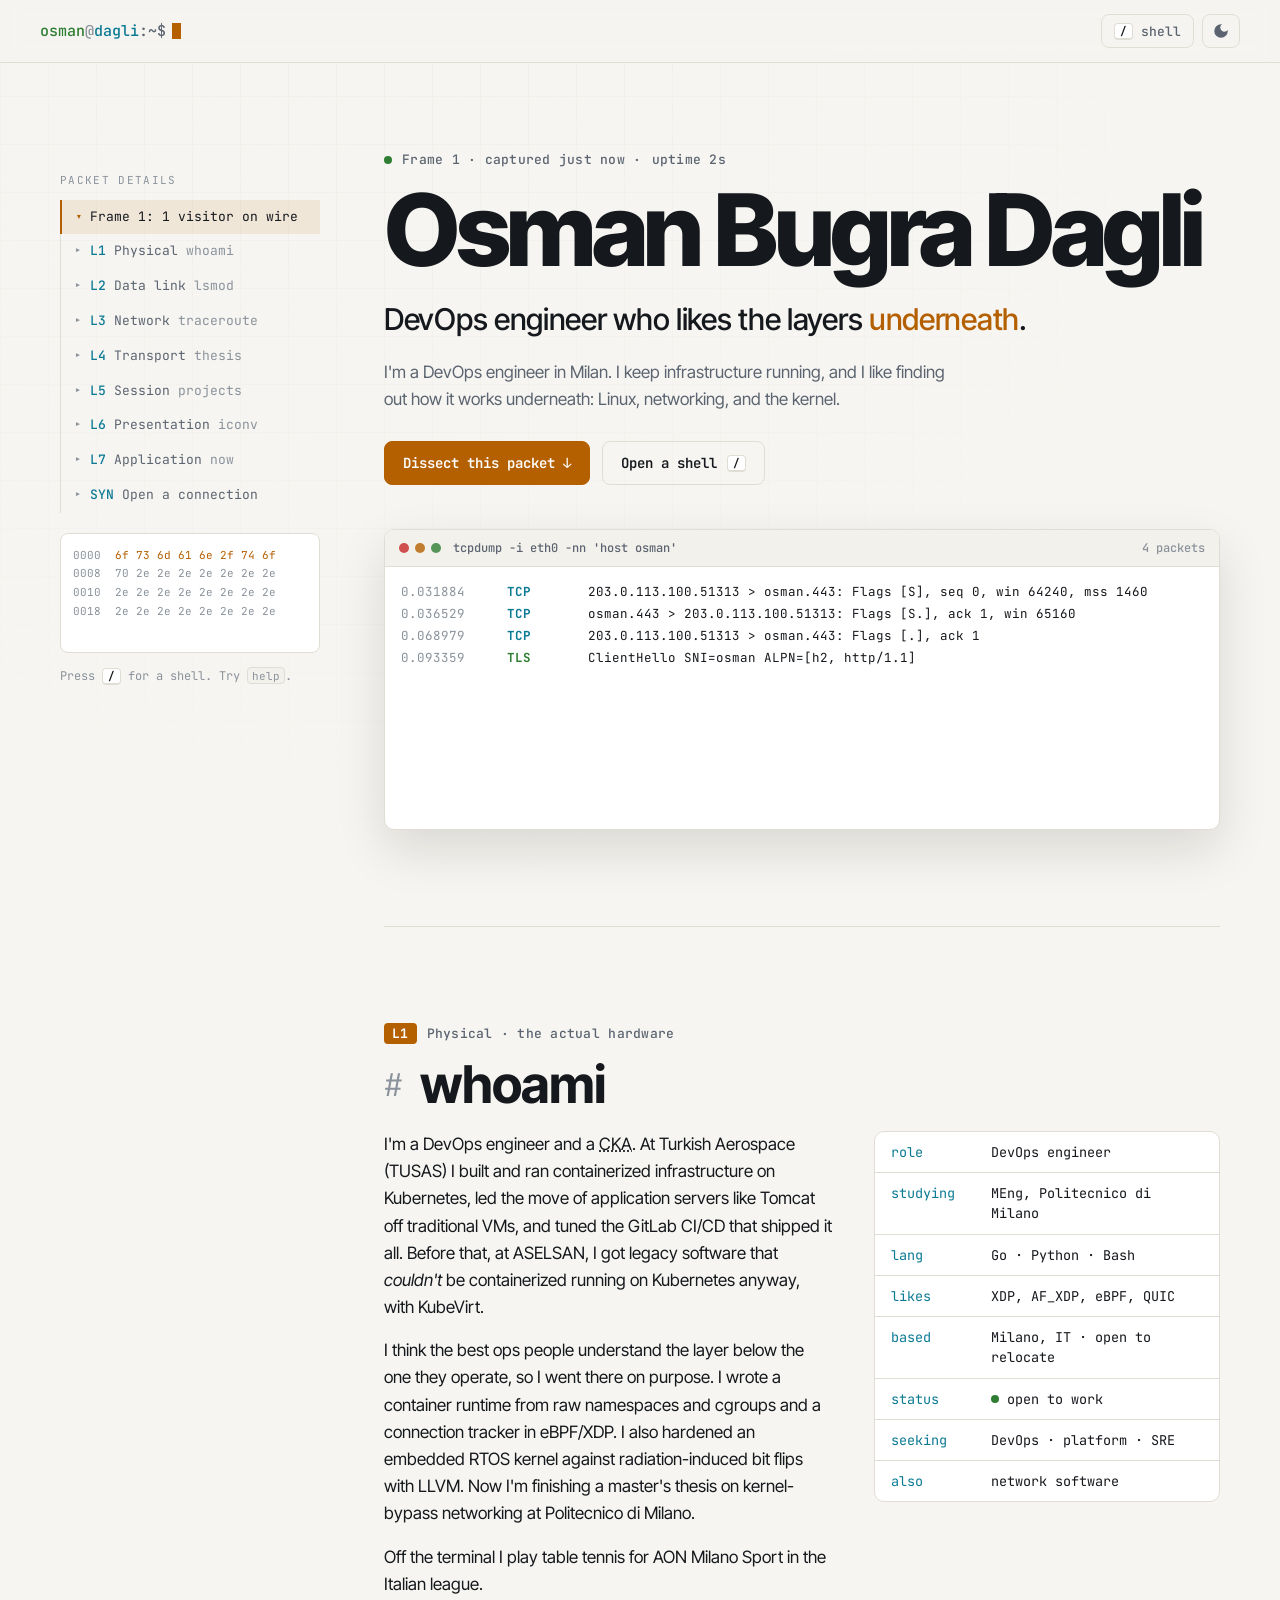
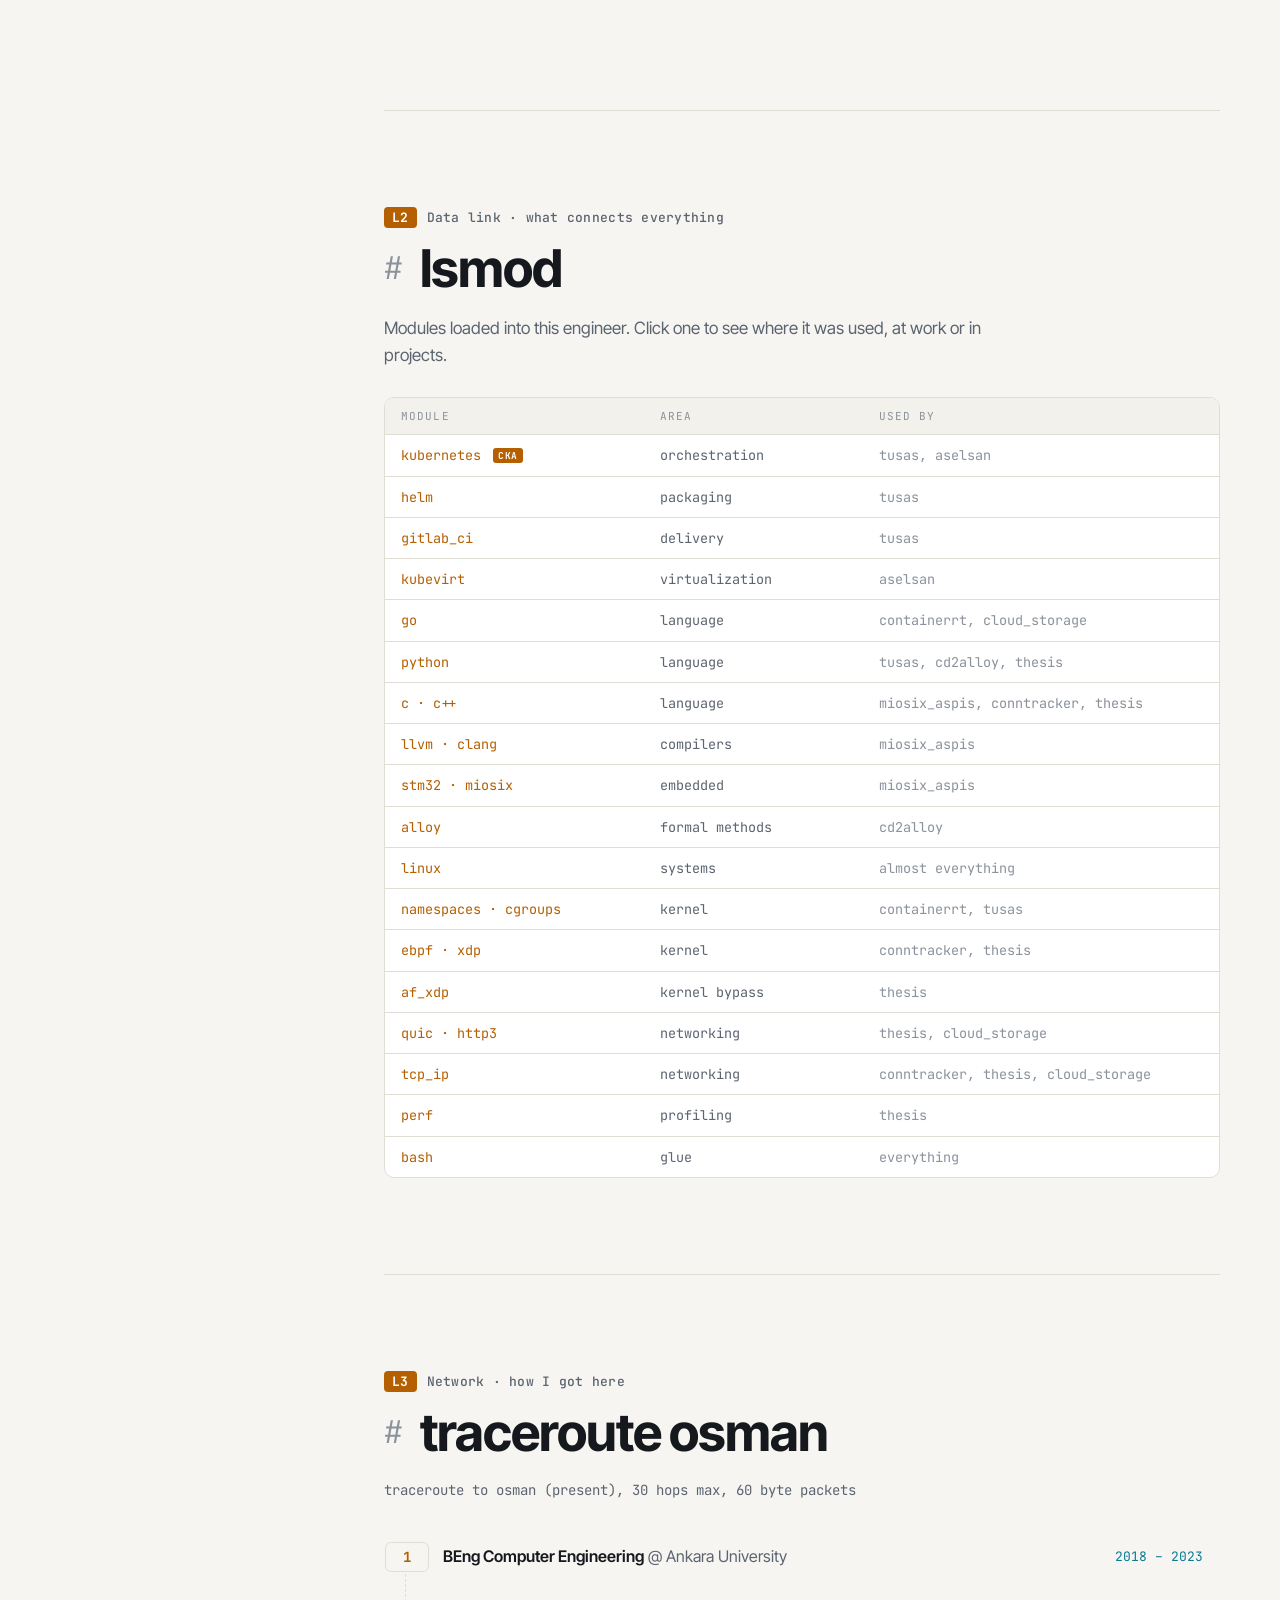
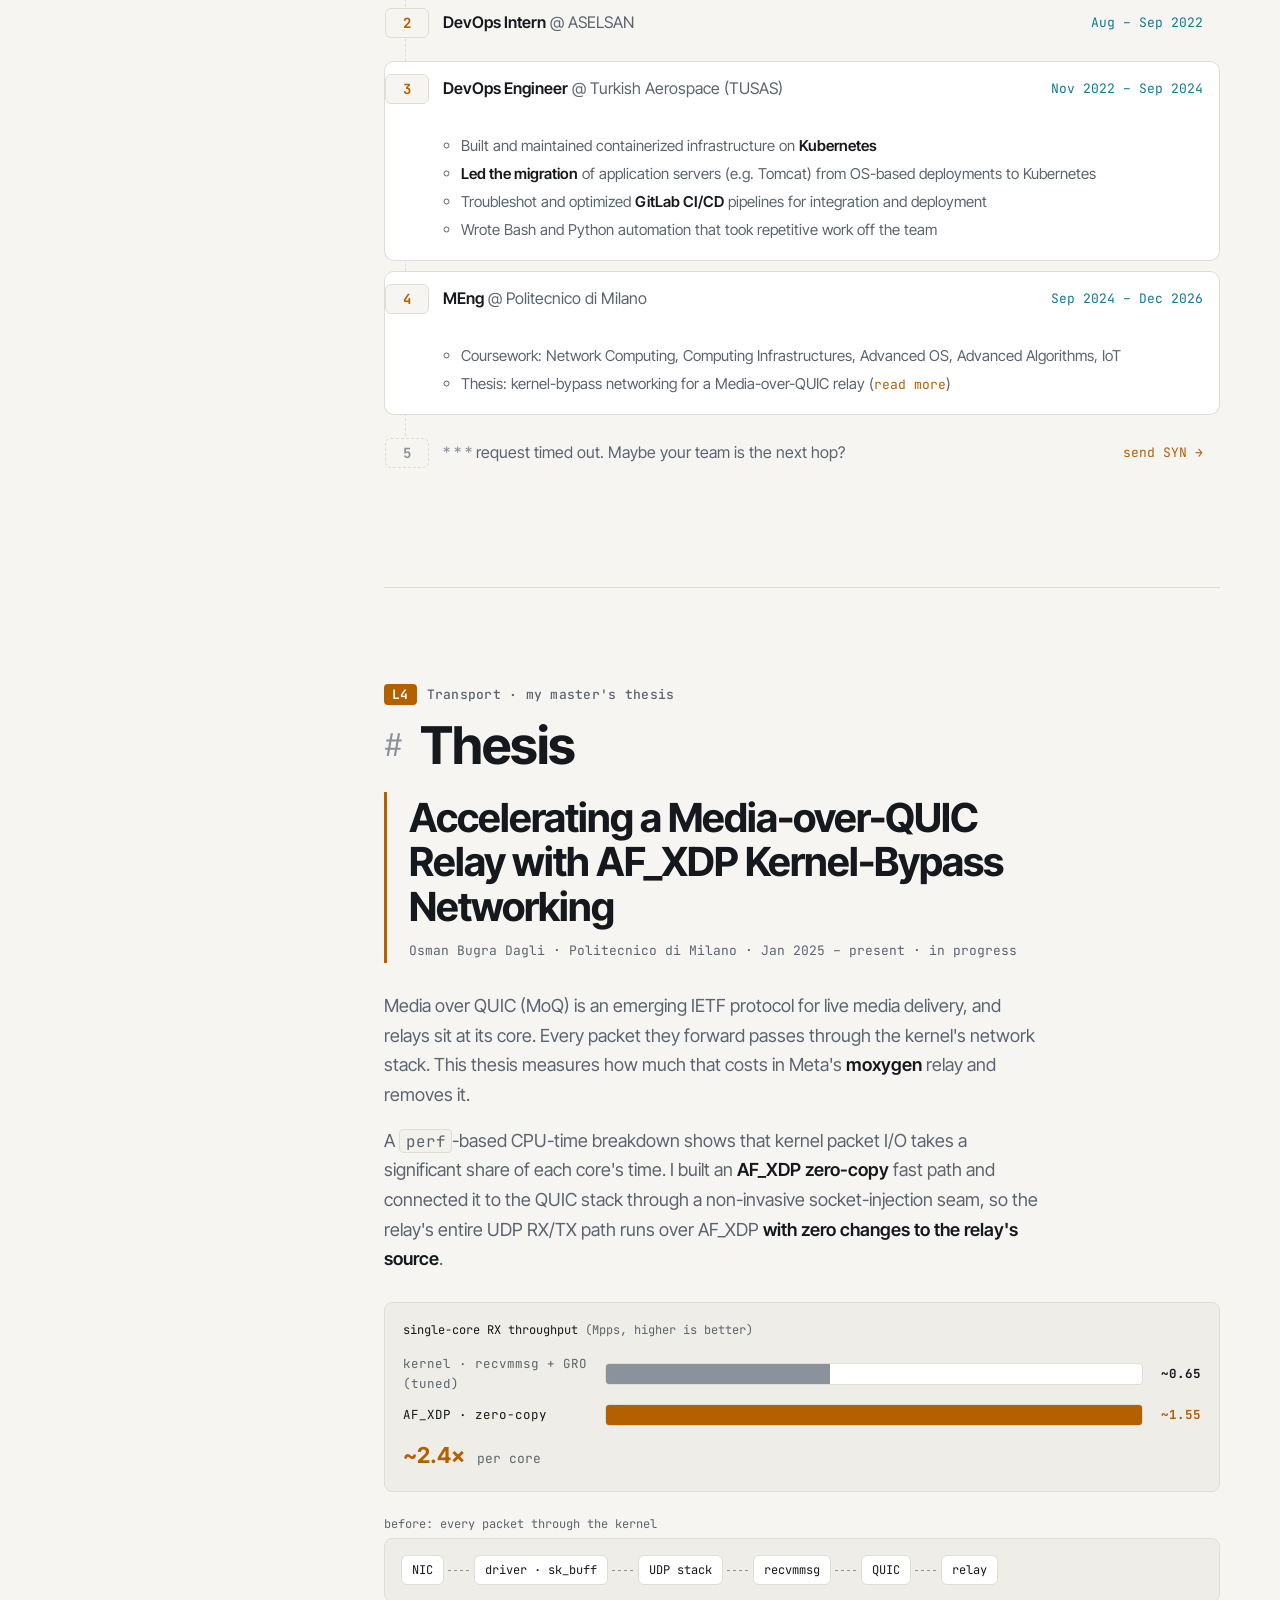
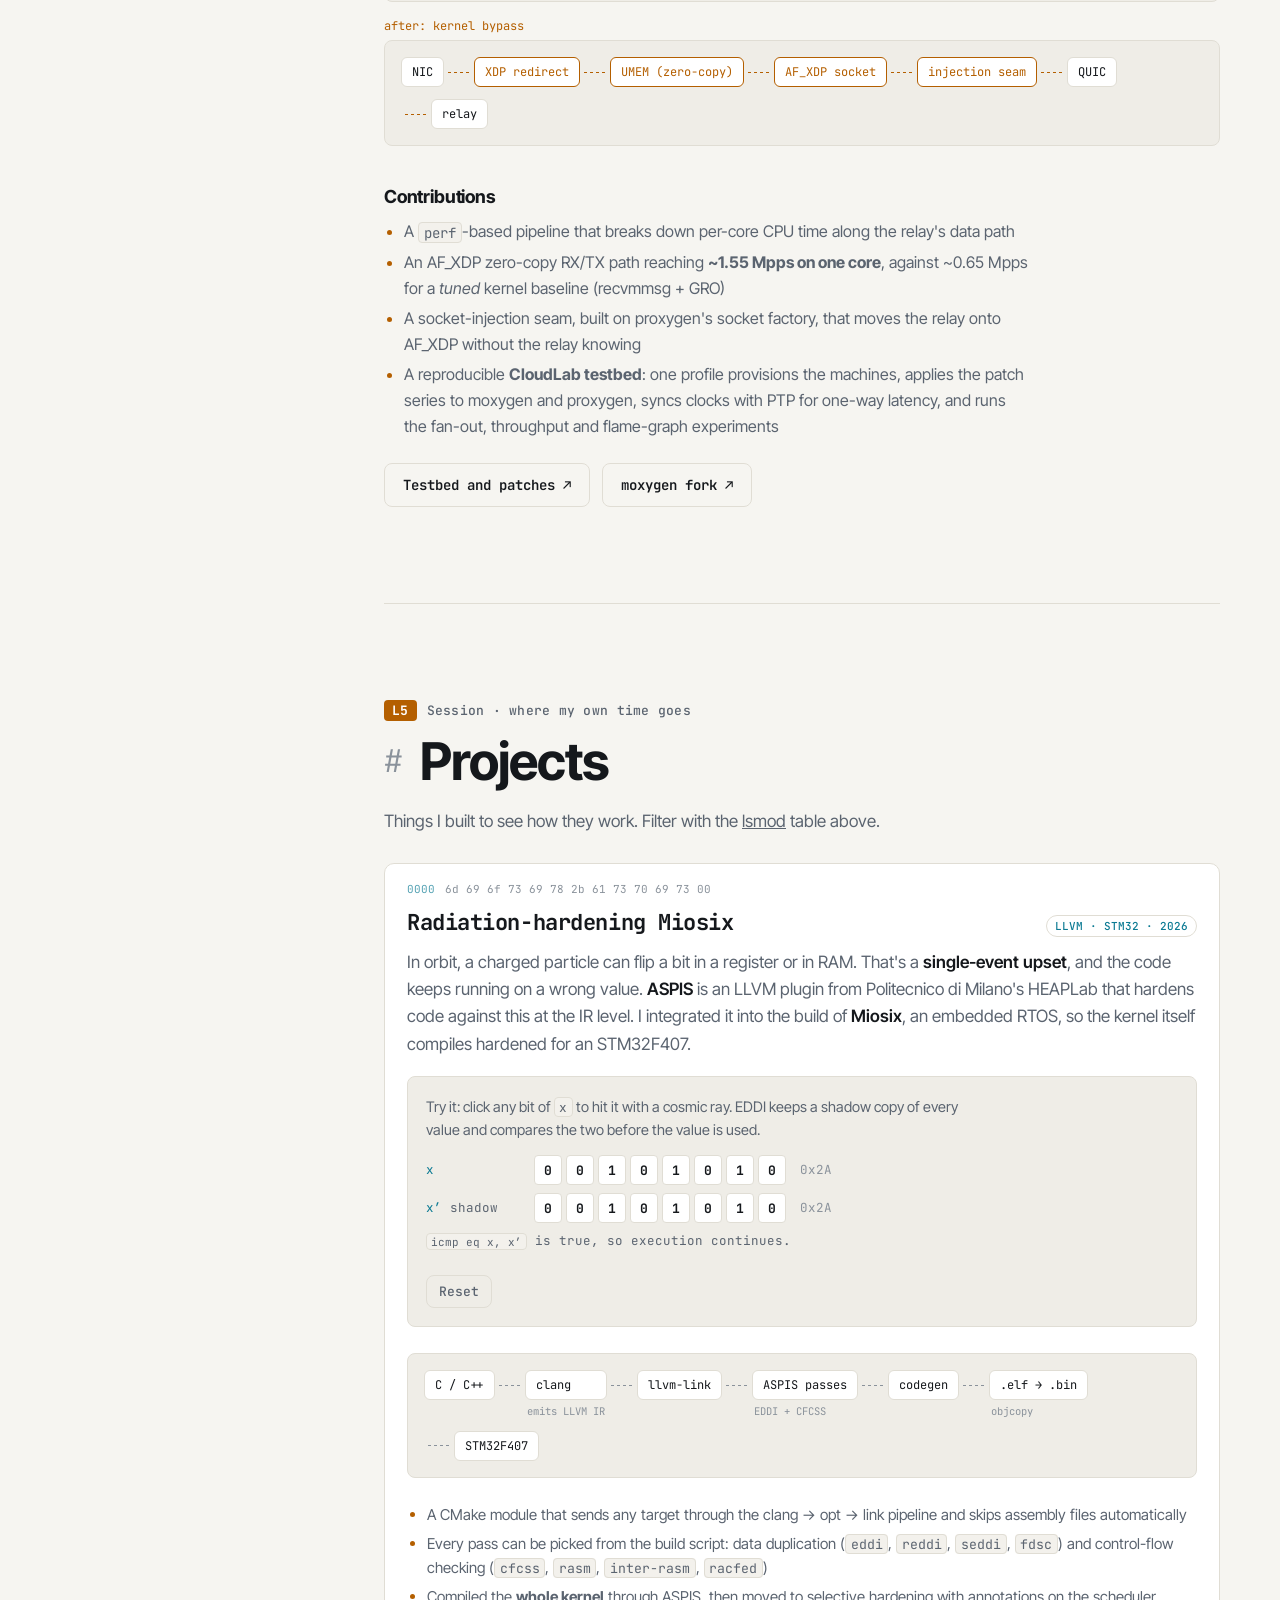
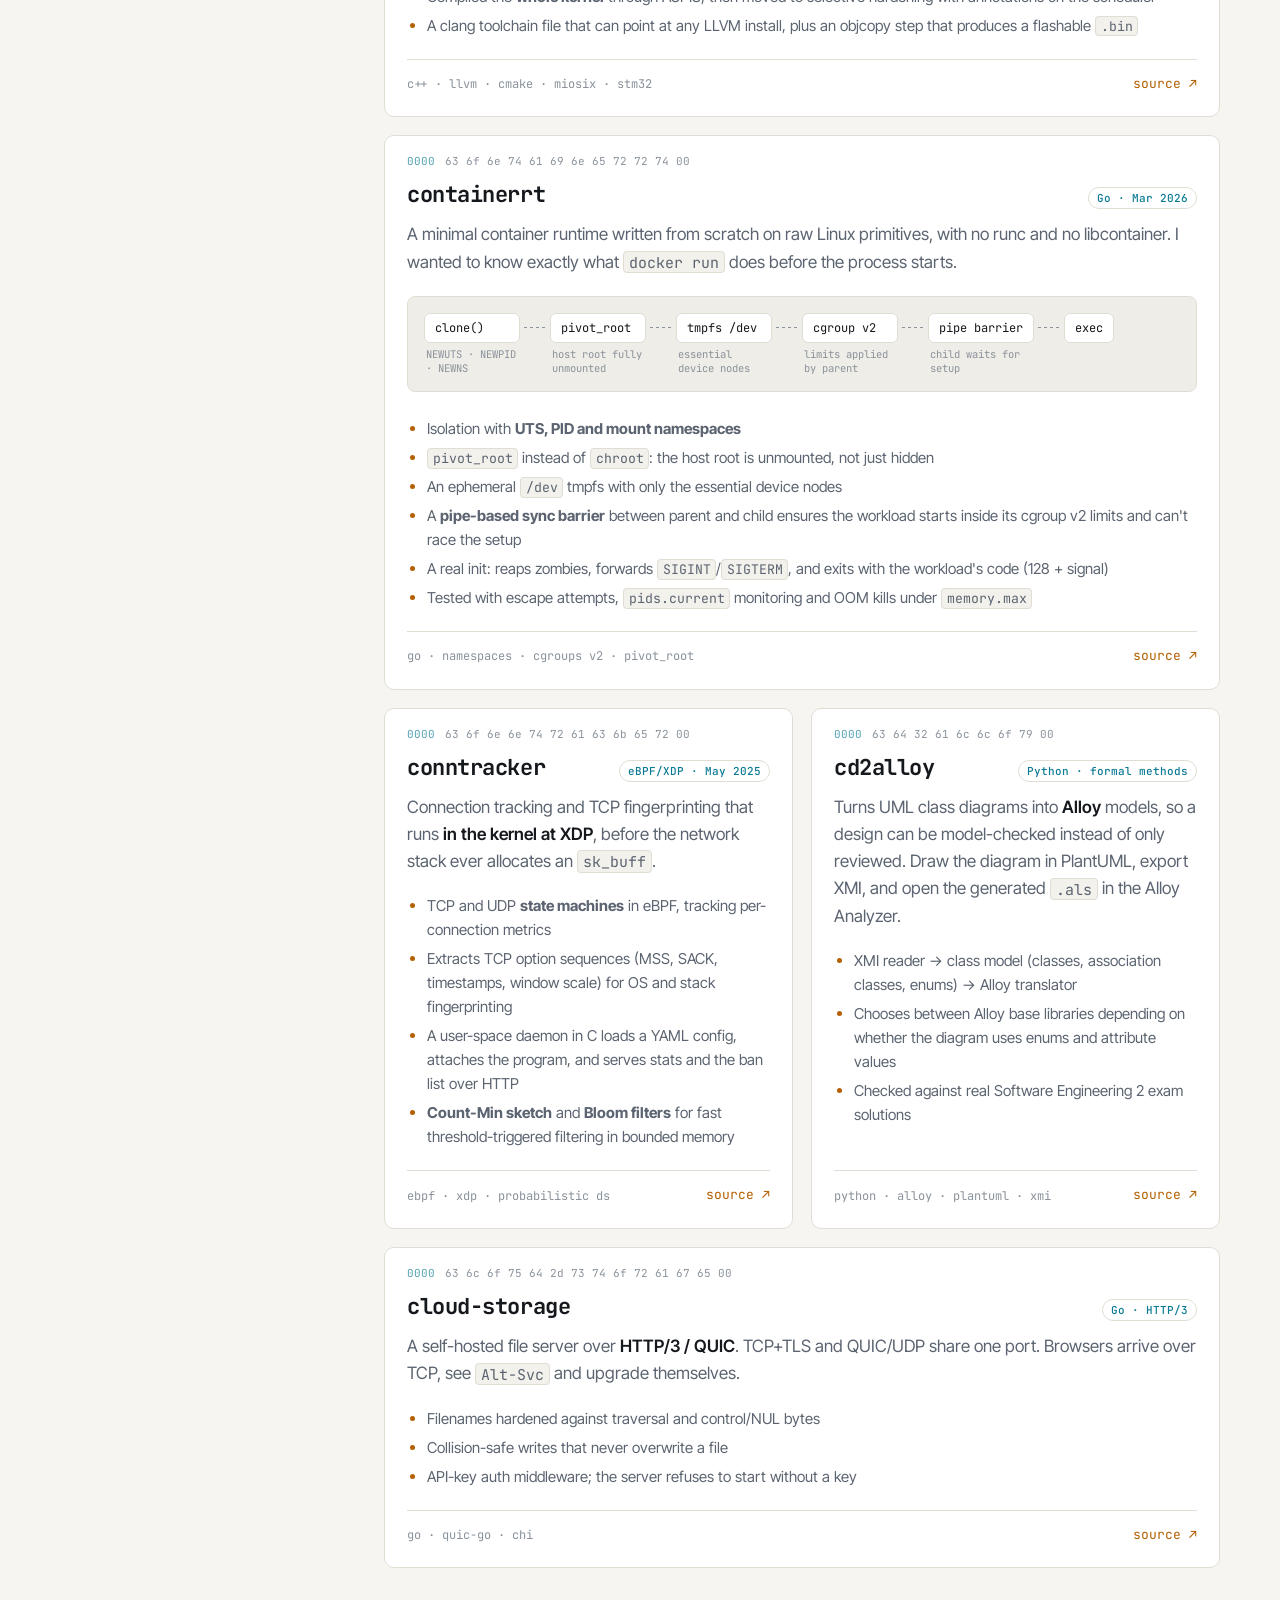
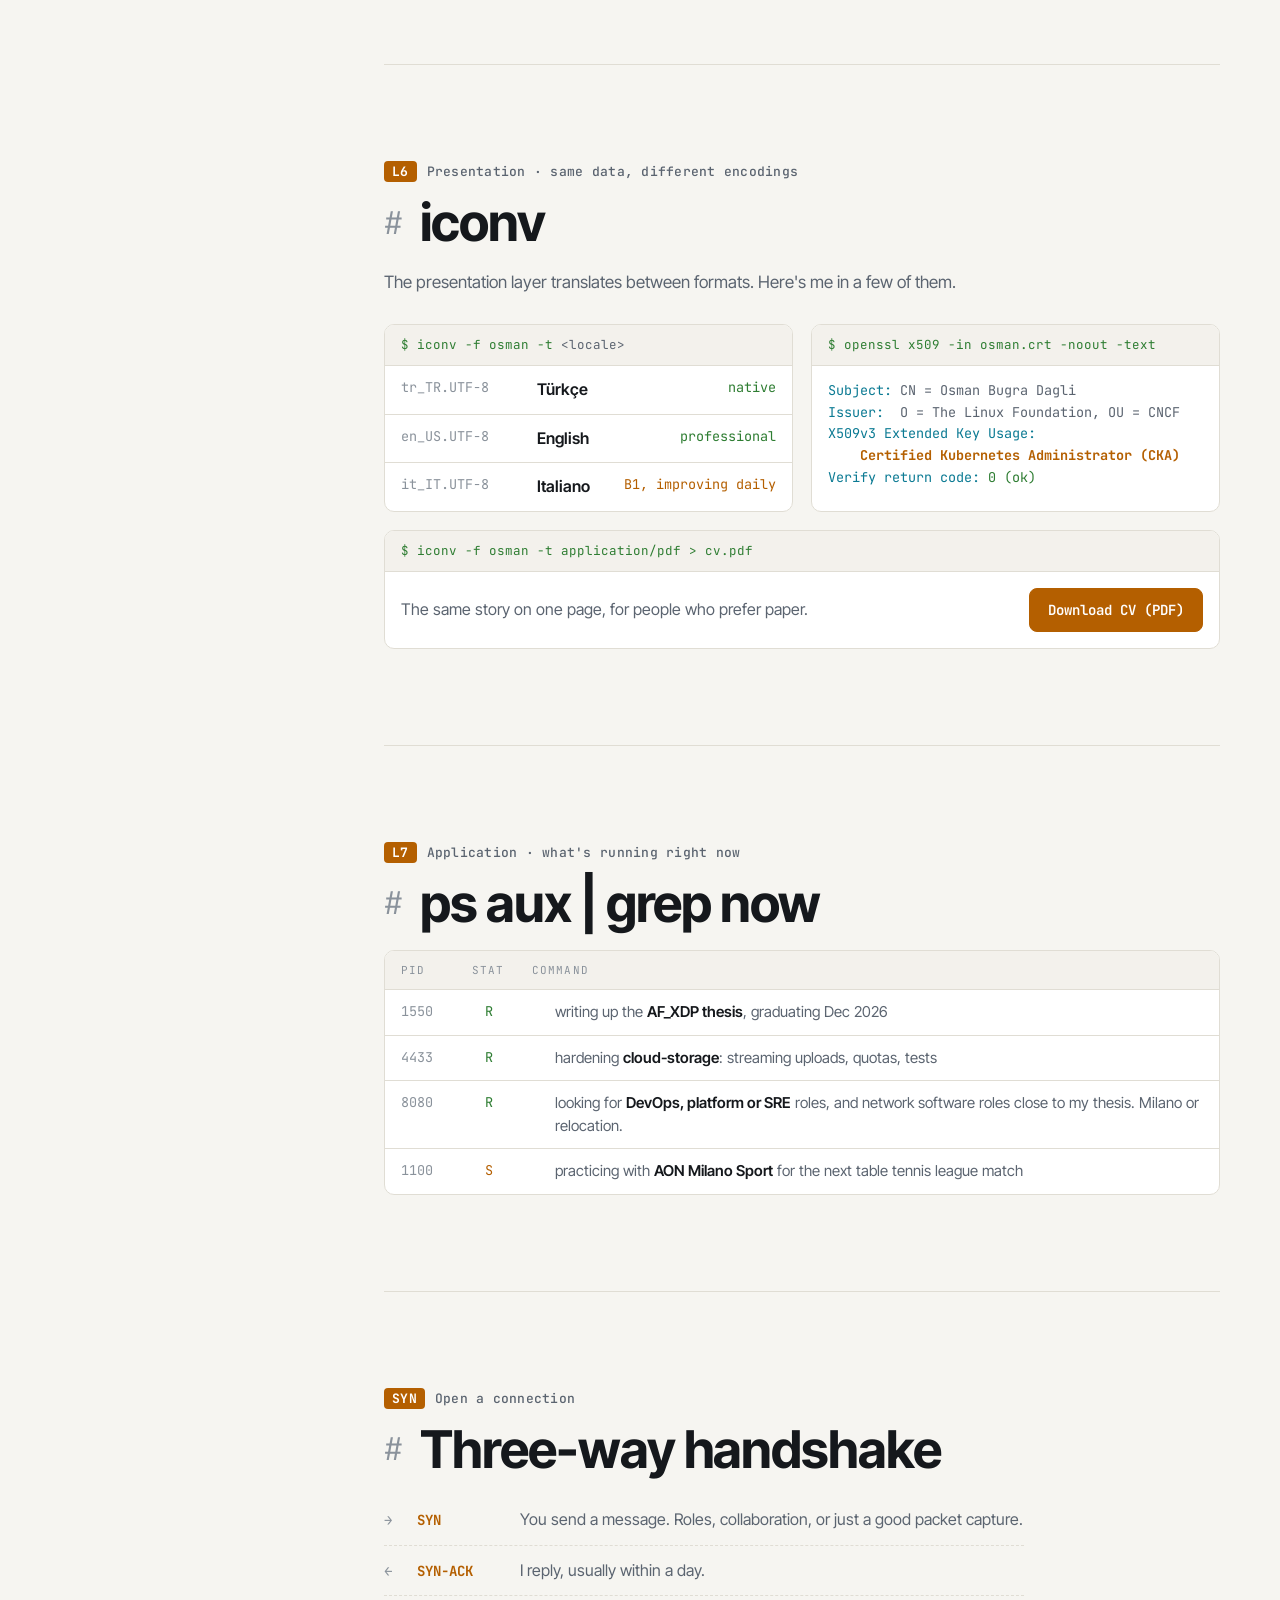
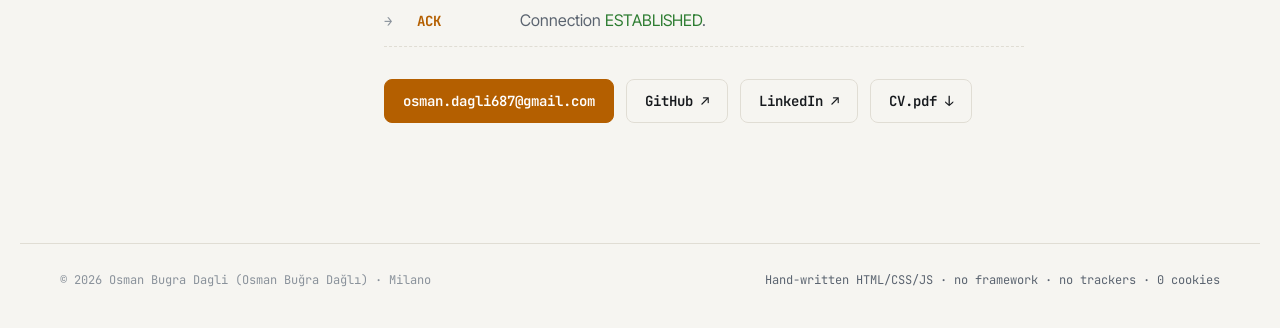
==== commit 5001e3f4: "url updates" ====
--- a/index.html
+++ b/index.html
@@ -26,7 +26,7 @@
   ],
   "hasCredential": { "@type": "EducationalOccupationalCredential", "name": "Certified Kubernetes Administrator (CKA)" },
   "knowsAbout": ["DevOps", "Kubernetes", "Linux", "AF_XDP", "eBPF", "QUIC", "Go", "Networking"],
-  "sameAs": ["https://github.com/osmandagli"]
+  "sameAs": ["https://github.com/osmandagli", "https://www.linkedin.com/in/osman-bugra-dagli-8273551a5/"]
 }
 </script>
 <meta name="theme-color" content="#0B0E12">
@@ -546,7 +546,7 @@
       <div class="connect-links">
         <a class="btn" href="mailto:osman.dagli687@gmail.com">osman.dagli687@gmail.com</a>
         <a class="btn btn-outline" href="https://github.com/osmandagli" target="_blank" rel="noopener">GitHub ↗</a>
-        <a class="btn btn-outline todo" href="#" target="_blank" rel="noopener">LinkedIn ↗</a>
+        <a class="btn btn-outline" href="https://www.linkedin.com/in/osman-bugra-dagli-8273551a5/" target="_blank" rel="noopener">LinkedIn ↗</a>
         <a class="btn btn-outline" href="OsmanBugraDagli_CV.pdf" download>CV.pdf ↓</a>
       </div>
     </section>
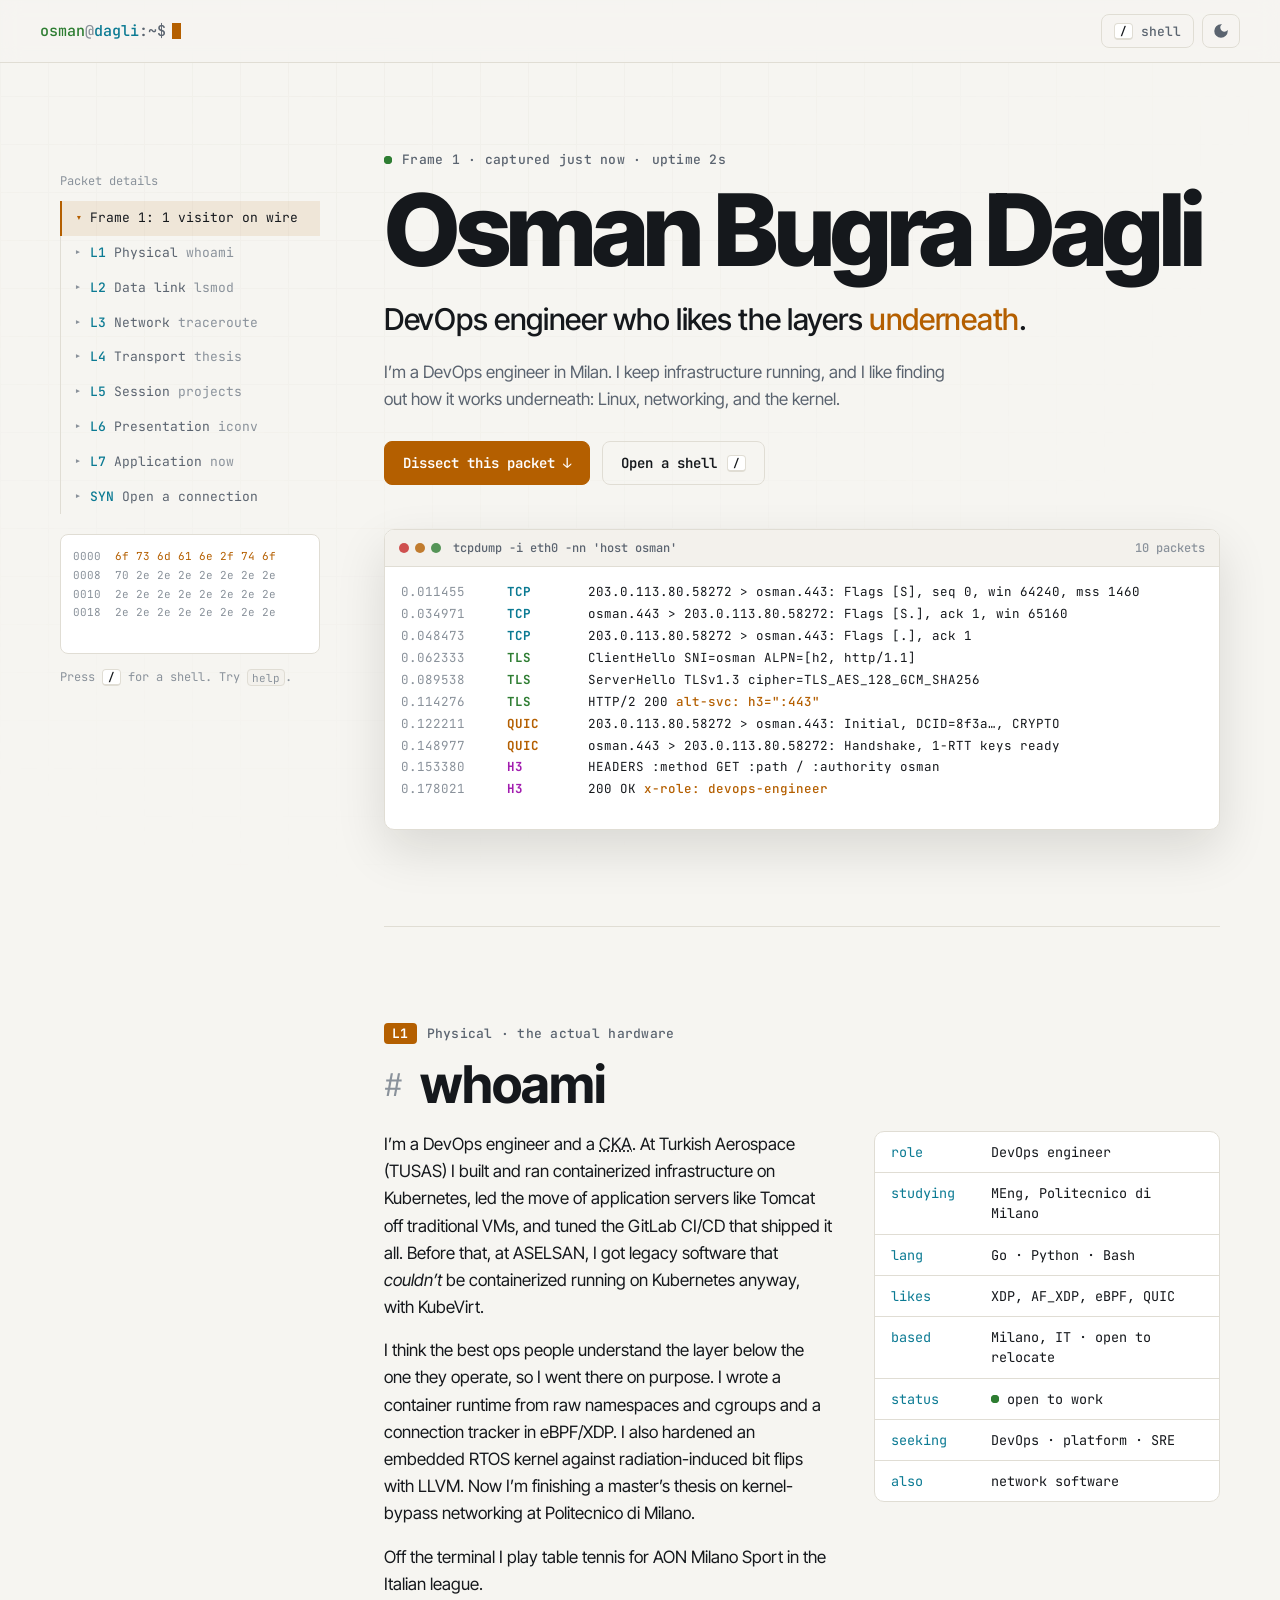
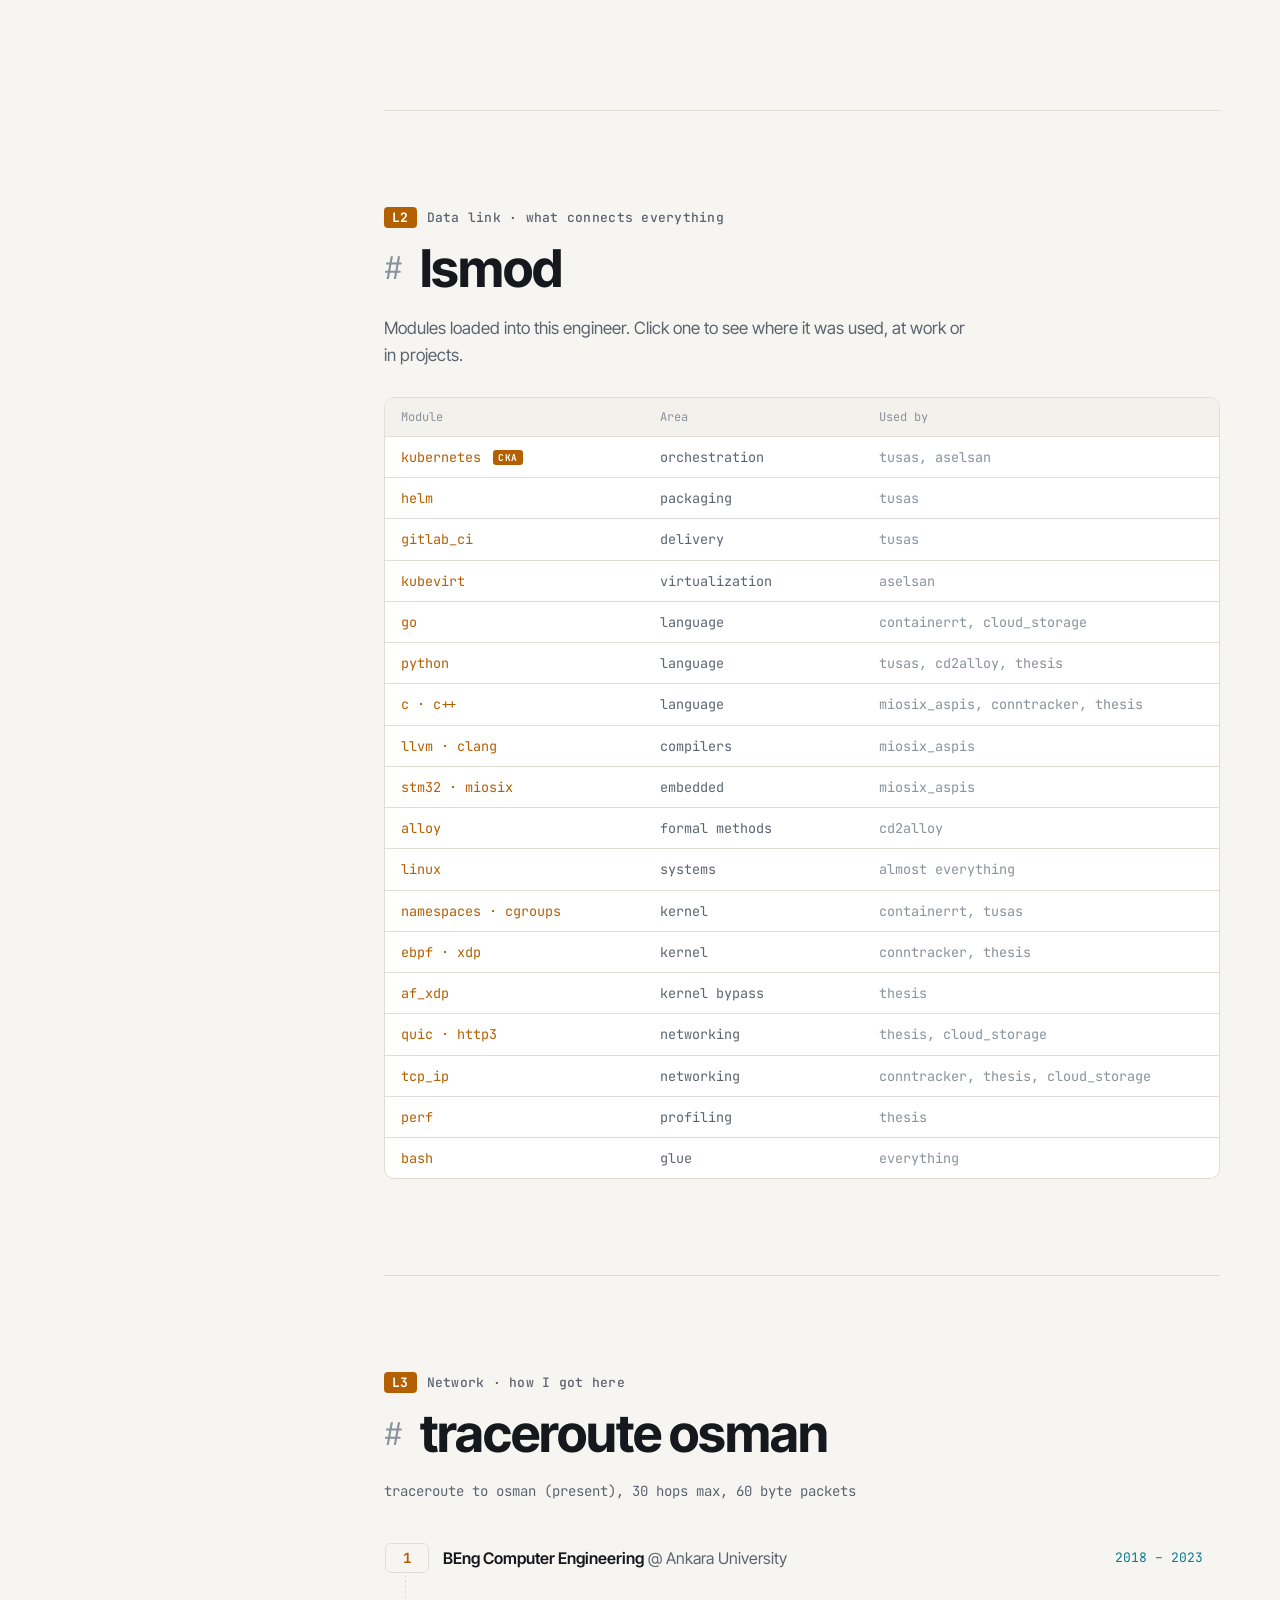
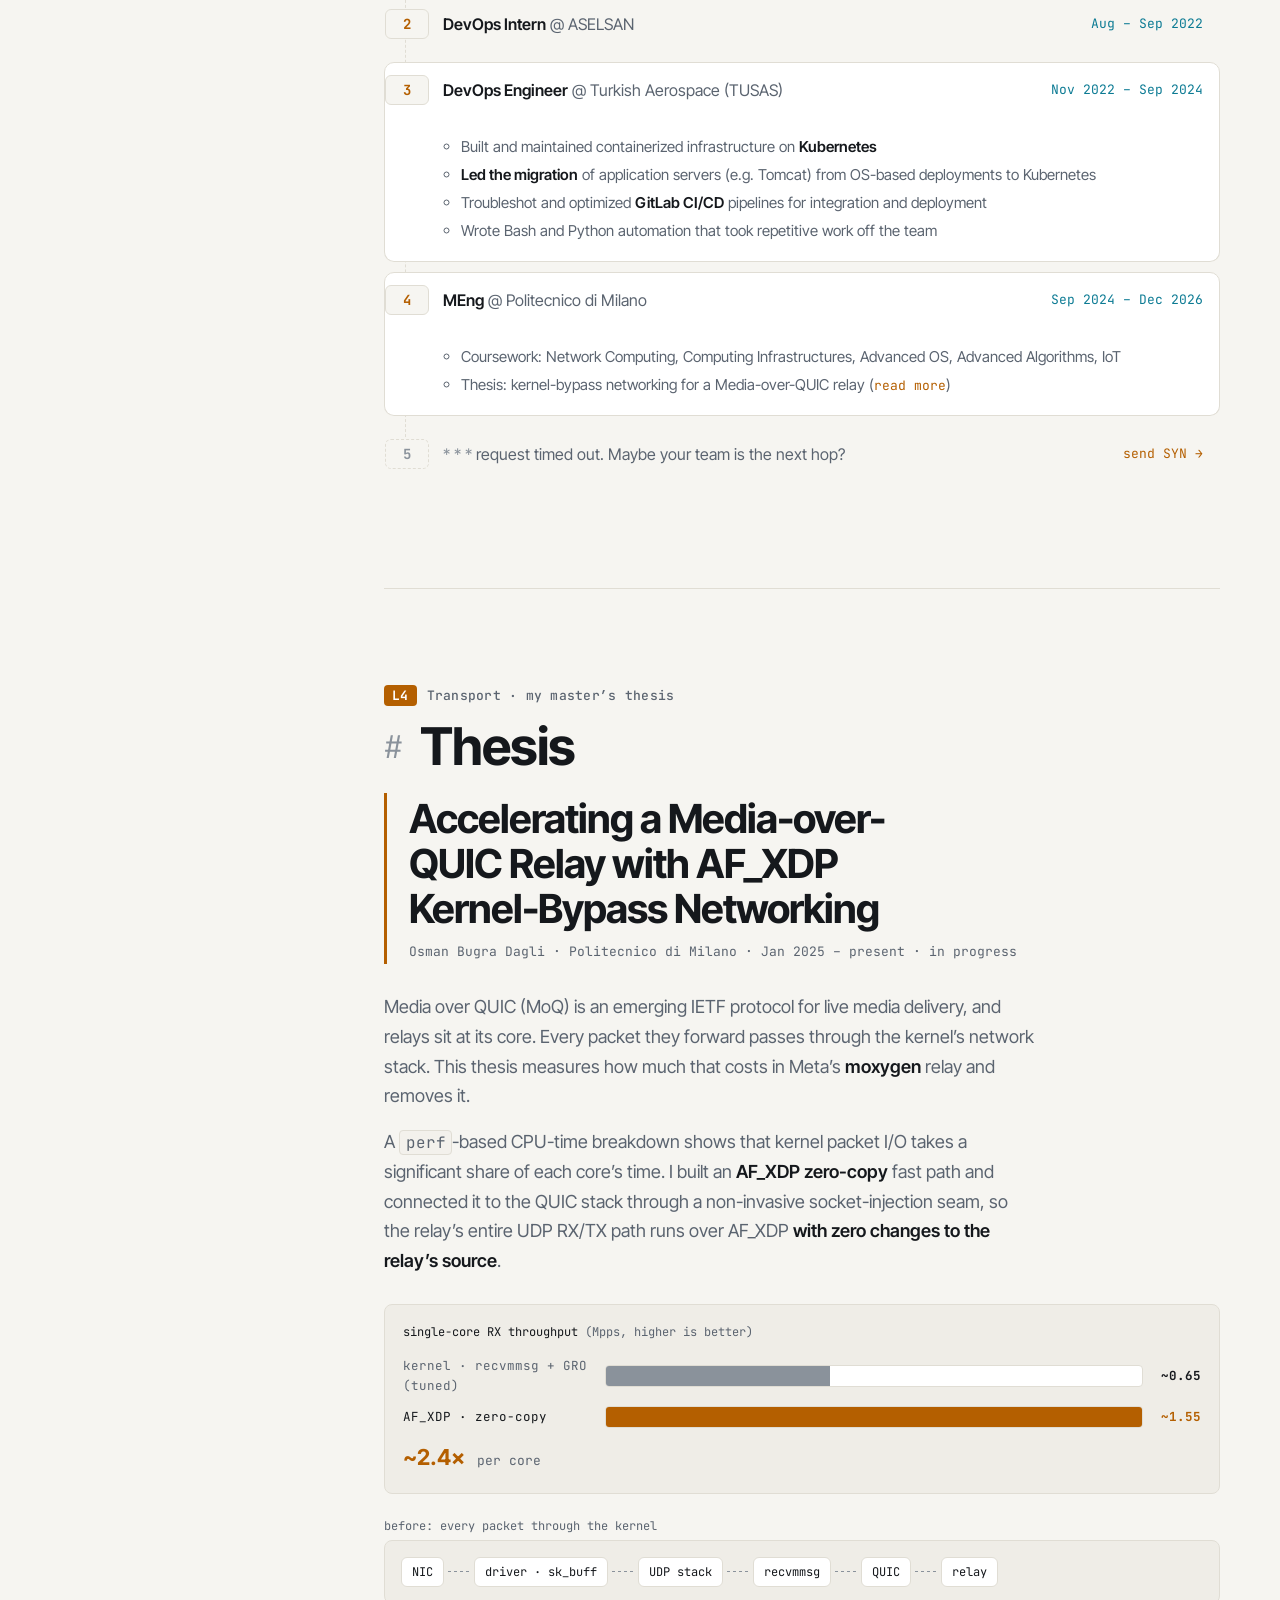
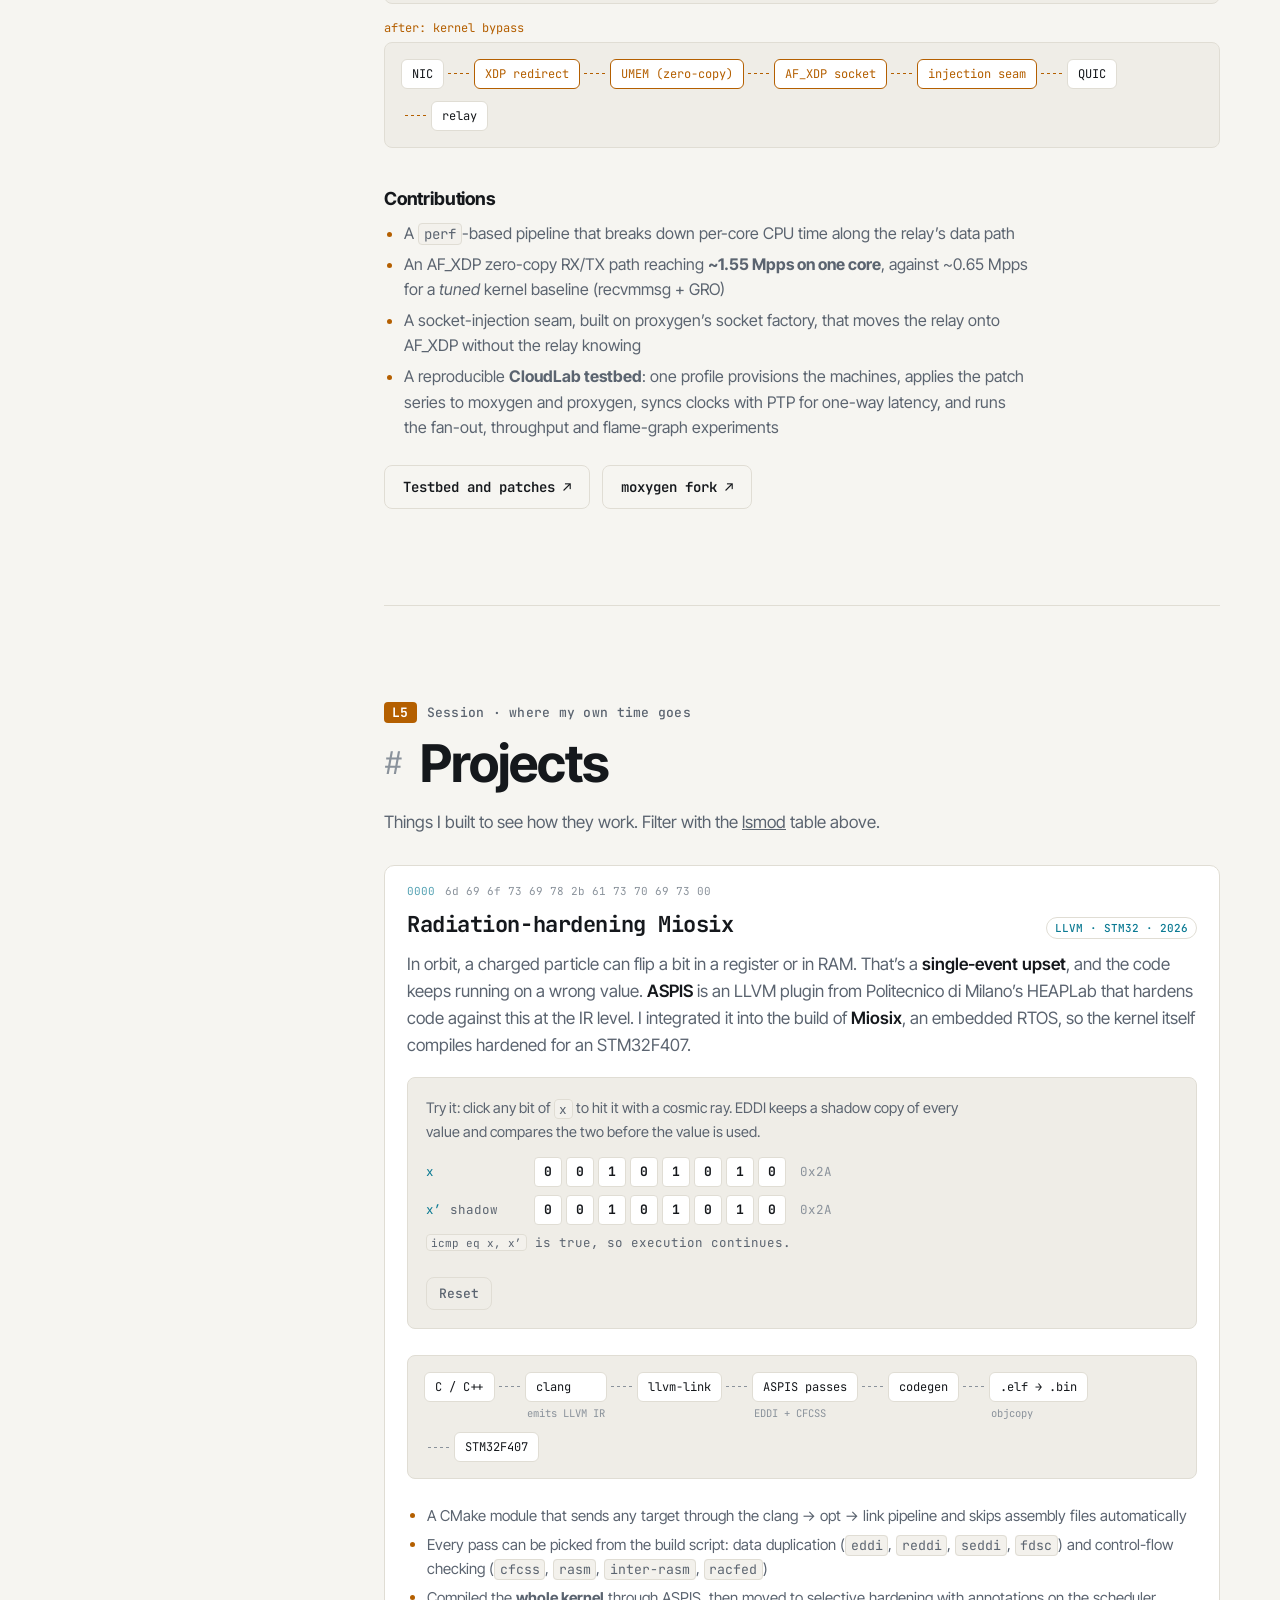
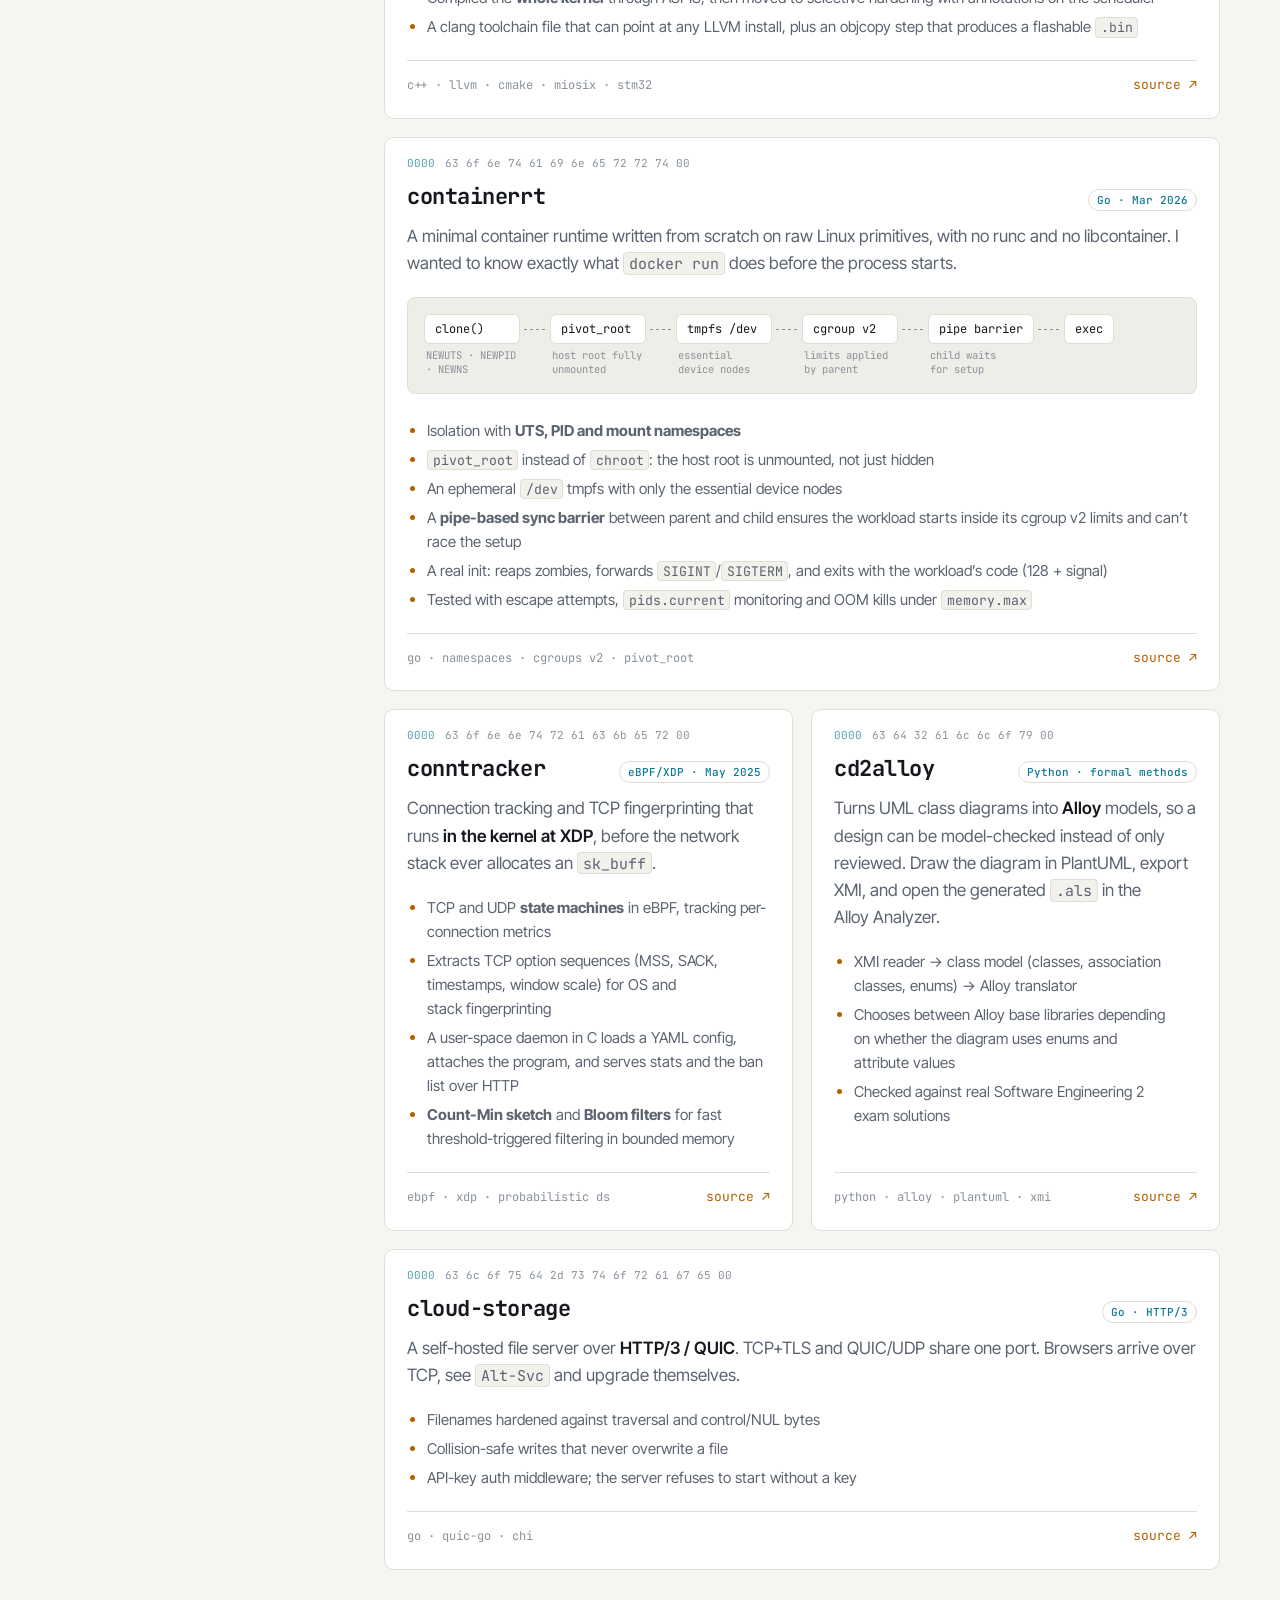
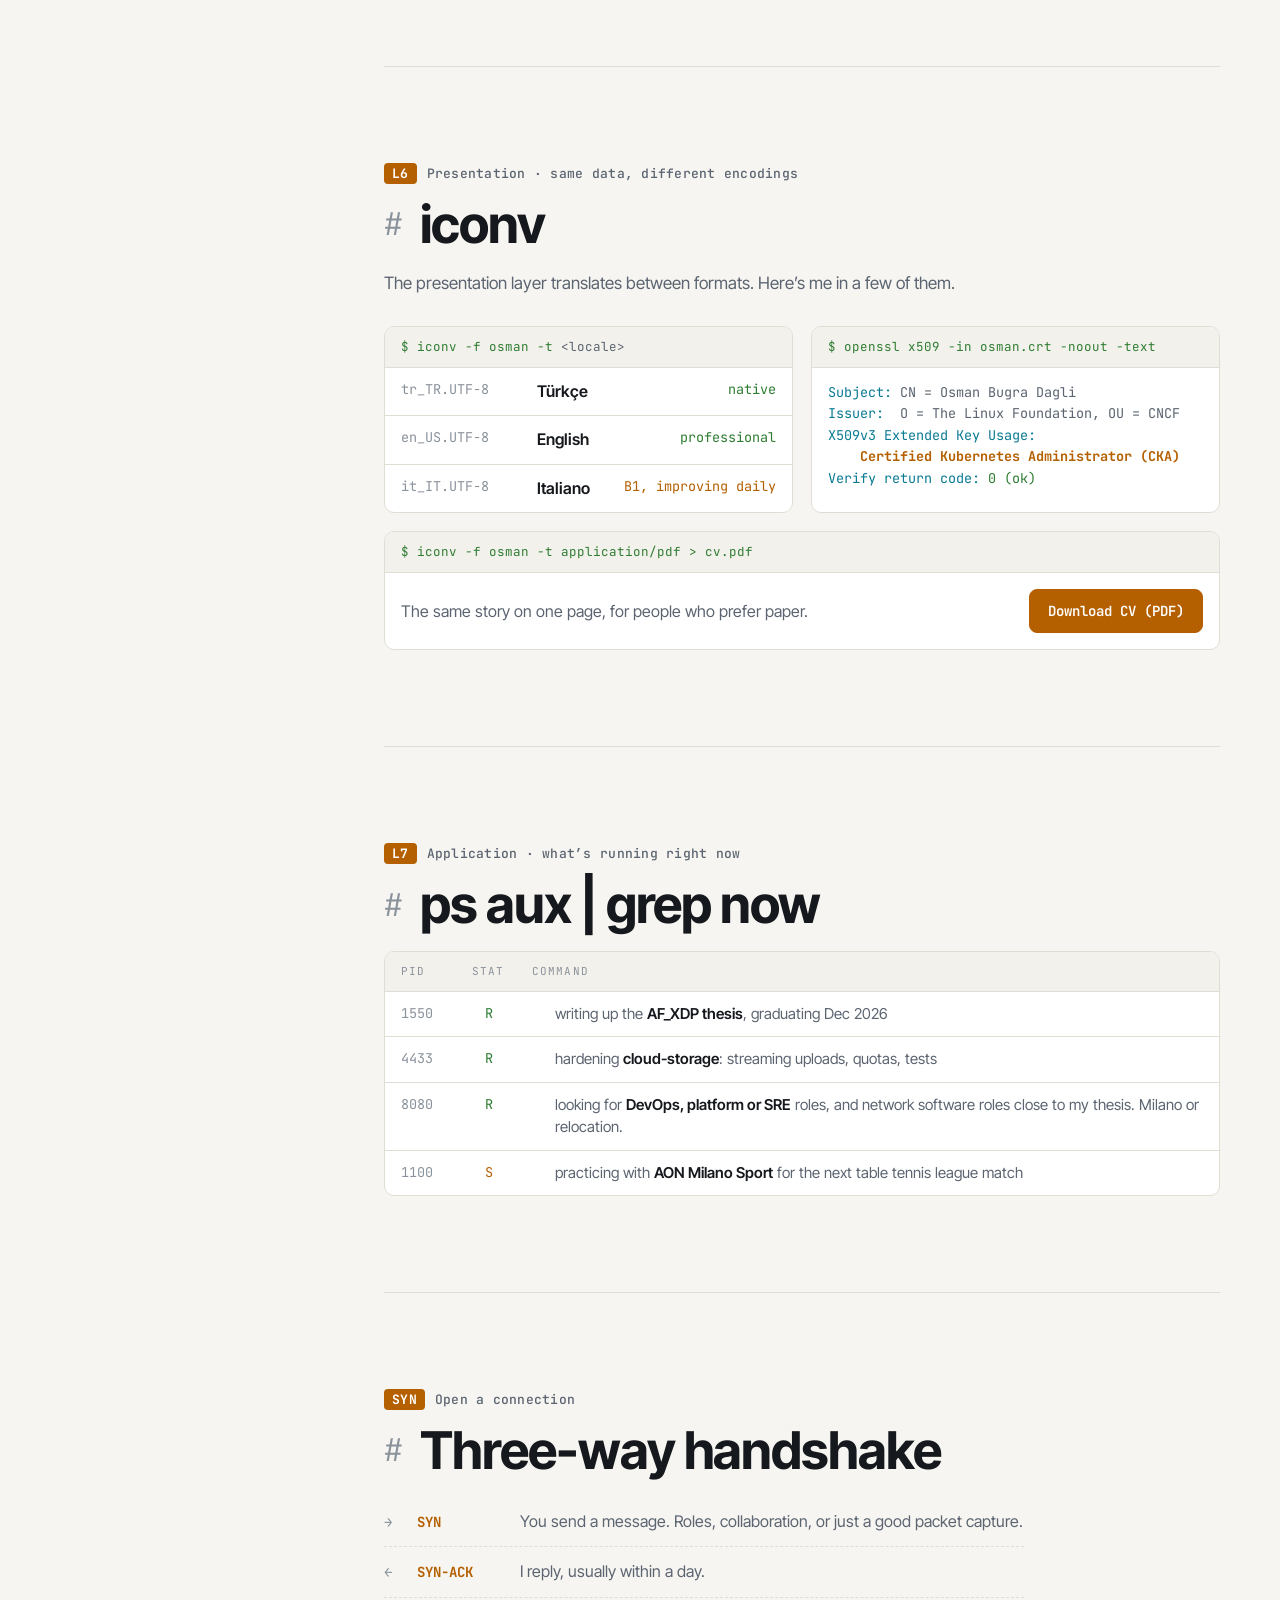
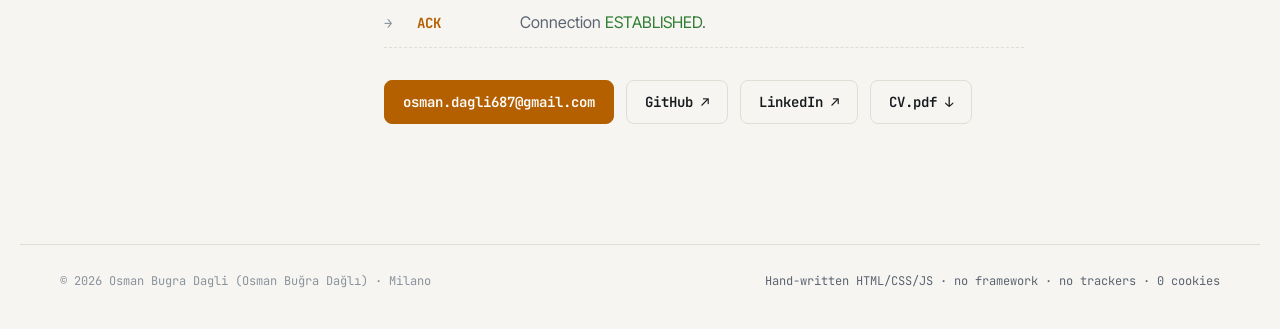
==== commit b60aba67: "Making the dark default and addition of rules to UI" ====
--- a/index.html
+++ b/index.html
@@ -29,7 +29,8 @@
   "sameAs": ["https://github.com/osmandagli", "https://www.linkedin.com/in/osman-bugra-dagli-8273551a5/"]
 }
 </script>
-<meta name="theme-color" content="#0B0E12">
+<meta name="theme-color" content="#0B0E12" media="(prefers-color-scheme: dark)">
+<meta name="theme-color" content="#F6F5F1" media="(prefers-color-scheme: light)">
 <link rel="icon" href="data:image/svg+xml,%3Csvg xmlns='http://www.w3.org/2000/svg' viewBox='0 0 32 32'%3E%3Crect width='32' height='32' rx='6' fill='%230B0E12'/%3E%3Ctext x='5' y='22' font-family='monospace' font-size='16' font-weight='700' fill='%23FFB547'%3E%3E_%3C/text%3E%3C/svg%3E">
 <link rel="preconnect" href="https://fonts.googleapis.com">
 <link rel="preconnect" href="https://fonts.gstatic.com" crossorigin>
@@ -41,6 +42,7 @@
 </script>
 </head>
 <body>
+<a class="skip" href="#main">Skip to content</a>
 
 <!-- ============================================================
      Anything with class="todo" is a placeholder: replace the text
@@ -48,7 +50,7 @@
      ============================================================ -->
 
 <header class="topbar">
-  <a class="prompt" href="#top" aria-label="Back to top">
+  <a class="prompt" translate="no" href="#top" aria-label="Back to top">
     <span class="p-user">osman</span><span class="p-at">@</span><span class="p-host">dagli</span><span class="p-path">:~$</span><span class="cursor" aria-hidden="true"></span>
   </a>
   <div class="topbar-actions">
@@ -67,29 +69,29 @@
   <aside class="rail" aria-label="Sections">
     <p class="rail-title">Packet details</p>
     <ol class="dissect">
-      <li><a href="#top" data-sec="top"><span class="tw">▸</span> Frame 1: 1 visitor on wire</a></li>
-      <li><a href="#whoami" data-sec="whoami"><span class="tw">▸</span> <b>L1</b> Physical <i>whoami</i></a></li>
-      <li><a href="#toolbox" data-sec="toolbox"><span class="tw">▸</span> <b>L2</b> Data link <i>lsmod</i></a></li>
-      <li><a href="#route" data-sec="route"><span class="tw">▸</span> <b>L3</b> Network <i>traceroute</i></a></li>
-      <li><a href="#thesis" data-sec="thesis"><span class="tw">▸</span> <b>L4</b> Transport <i>thesis</i></a></li>
-      <li><a href="#projects" data-sec="projects"><span class="tw">▸</span> <b>L5</b> Session <i>projects</i></a></li>
-      <li><a href="#encodings" data-sec="encodings"><span class="tw">▸</span> <b>L6</b> Presentation <i>iconv</i></a></li>
-      <li><a href="#now" data-sec="now"><span class="tw">▸</span> <b>L7</b> Application <i>now</i></a></li>
-      <li><a href="#connect" data-sec="connect"><span class="tw">▸</span> <b>SYN</b> Open a connection</a></li>
+      <li><a href="#top" data-sec="top"><span class="tw" aria-hidden="true">▸</span> Frame 1: 1 visitor on wire</a></li>
+      <li><a href="#whoami" data-sec="whoami"><span class="tw" aria-hidden="true">▸</span> <b>L1</b> Physical <i>whoami</i></a></li>
+      <li><a href="#toolbox" data-sec="toolbox"><span class="tw" aria-hidden="true">▸</span> <b>L2</b> Data link <i>lsmod</i></a></li>
+      <li><a href="#route" data-sec="route"><span class="tw" aria-hidden="true">▸</span> <b>L3</b> Network <i>traceroute</i></a></li>
+      <li><a href="#thesis" data-sec="thesis"><span class="tw" aria-hidden="true">▸</span> <b>L4</b> Transport <i>thesis</i></a></li>
+      <li><a href="#projects" data-sec="projects"><span class="tw" aria-hidden="true">▸</span> <b>L5</b> Session <i>projects</i></a></li>
+      <li><a href="#encodings" data-sec="encodings"><span class="tw" aria-hidden="true">▸</span> <b>L6</b> Presentation <i>iconv</i></a></li>
+      <li><a href="#now" data-sec="now"><span class="tw" aria-hidden="true">▸</span> <b>L7</b> Application <i>now</i></a></li>
+      <li><a href="#connect" data-sec="connect"><span class="tw" aria-hidden="true">▸</span> <b>SYN</b> Open a connection</a></li>
     </ol>
     <div class="rail-hex" aria-hidden="true" id="rail-hex"></div>
     <p class="rail-hint">Press <span class="kbd">/</span> for a shell. Try <code>help</code>.</p>
   </aside>
 
-  <main>
+  <main id="main" tabindex="-1">
 
     <!-- ===================== HERO ===================== -->
     <section class="hero" data-section="top">
-      <p class="kicker"><span class="dot live"></span> Frame 1 · captured just now · <span id="uptime">uptime 0s</span></p>
+      <p class="kicker"><span class="dot live" aria-hidden="true"></span> Frame 1 · captured just now · <span id="uptime">uptime 0s</span></p>
       <h1>Osman Bugra Dagli</h1>
       <p class="lede">DevOps engineer who likes the layers <em>underneath</em>.</p>
       <p class="hero-copy">
-        I'm a DevOps engineer in Milan. I keep infrastructure running, and I like finding out how it works
+        I’m a DevOps engineer in Milan. I keep infrastructure running, and I like finding out how it works
         underneath: Linux, networking, and the kernel.
       </p>
       <div class="hero-cta">
@@ -97,7 +99,7 @@
         <button class="btn btn-outline" type="button" data-open-shell>Open a shell <span class="kbd">/</span></button>
       </div>
 
-      <figure class="capture" aria-label="Simulated packet capture of you visiting this site">
+      <figure class="capture" translate="no" aria-label="Simulated packet capture of you visiting this site">
         <figcaption>
           <span class="cap-dots" aria-hidden="true"><i></i><i></i><i></i></span>
           <span>tcpdump -i eth0 -nn 'host osman'</span>
@@ -114,15 +116,15 @@
       <div class="split">
         <div class="prose">
           <p>
-            I'm a DevOps engineer and a <abbr title="Certified Kubernetes Administrator">CKA</abbr>. At Turkish Aerospace (TUSAS)
+            I’m a DevOps engineer and a <abbr title="Certified Kubernetes Administrator">CKA</abbr>. At Turkish Aerospace (TUSAS)
             I built and ran containerized infrastructure on Kubernetes, led the move of application servers like Tomcat off
             traditional VMs, and tuned the GitLab CI/CD that shipped it all. Before that, at ASELSAN, I got legacy software
-            that <em>couldn't</em> be containerized running on Kubernetes anyway, with KubeVirt.
+            that <em>couldn’t</em> be containerized running on Kubernetes anyway, with KubeVirt.
           </p>
           <p>
             I think the best ops people understand the layer below the one they operate, so I went there on purpose.
             I wrote a container runtime from raw namespaces and cgroups and a connection tracker in eBPF/XDP. I also
-            hardened an embedded RTOS kernel against radiation-induced bit flips with LLVM. Now I'm finishing a master's thesis on kernel-bypass networking at Politecnico di Milano.
+            hardened an embedded RTOS kernel against radiation-induced bit flips with LLVM. Now I’m finishing a master’s thesis on kernel-bypass networking at Politecnico di Milano.
           </p>
           <p>
             Off the terminal I play table tennis for AON Milano Sport in the Italian league.
@@ -135,7 +137,7 @@
           <div><dt>lang</dt><dd>Go · Python · Bash</dd></div>
           <div><dt>likes</dt><dd>XDP, AF_XDP, eBPF, QUIC</dd></div>
           <div><dt>based</dt><dd>Milano, IT · open to relocate</dd></div>
-          <div><dt>status</dt><dd><span class="dot live"></span> open to work</dd></div>
+          <div><dt>status</dt><dd><span class="dot live" aria-hidden="true"></span> open to work</dd></div>
           <div><dt>seeking</dt><dd>DevOps · platform · SRE</dd></div>
           <div><dt>also</dt><dd>network software</dd></div>
         </dl>
@@ -148,29 +150,29 @@
       <h2>lsmod</h2>
       <p class="section-sub">Modules loaded into this engineer. Click one to see where it was used, at work or in projects.</p>
 
-      <div class="lsmod" role="table" aria-label="Skills">
-        <div class="lsmod-row head" role="row">
-          <span role="columnheader">Module</span><span role="columnheader">Area</span><span role="columnheader">Used by</span>
+      <div class="lsmod" translate="no" role="group" aria-label="Skills. Select one to filter the career, thesis and projects">
+        <div class="lsmod-row head" aria-hidden="true">
+          <span>Module</span><span>Area</span><span>Used by</span>
         </div>
         <!-- data-skill must match tokens in data-skills on .proj and .hop -->
-        <button class="lsmod-row" data-skill="kubernetes" role="row"><span>kubernetes <small class="badge">CKA</small></span><span>orchestration</span><span>tusas, aselsan</span></button>
-        <button class="lsmod-row" data-skill="helm" role="row"><span>helm</span><span>packaging</span><span>tusas</span></button>
-        <button class="lsmod-row" data-skill="cicd" role="row"><span>gitlab_ci</span><span>delivery</span><span>tusas</span></button>
-        <button class="lsmod-row" data-skill="kubevirt" role="row"><span>kubevirt</span><span>virtualization</span><span>aselsan</span></button>
-        <button class="lsmod-row" data-skill="go" role="row"><span>go</span><span>language</span><span>containerrt, cloud_storage</span></button>
-        <button class="lsmod-row" data-skill="python" role="row"><span>python</span><span>language</span><span>tusas, cd2alloy, thesis</span></button>
-        <button class="lsmod-row" data-skill="c" role="row"><span>c · c++</span><span>language</span><span>miosix_aspis, conntracker, thesis</span></button>
-        <button class="lsmod-row" data-skill="llvm" role="row"><span>llvm · clang</span><span>compilers</span><span>miosix_aspis</span></button>
-        <button class="lsmod-row" data-skill="embedded" role="row"><span>stm32 · miosix</span><span>embedded</span><span>miosix_aspis</span></button>
-        <button class="lsmod-row" data-skill="formal" role="row"><span>alloy</span><span>formal methods</span><span>cd2alloy</span></button>
-        <button class="lsmod-row" data-skill="linux" role="row"><span>linux</span><span>systems</span><span>almost everything</span></button>
-        <button class="lsmod-row" data-skill="containers" role="row"><span>namespaces · cgroups</span><span>kernel</span><span>containerrt, tusas</span></button>
-        <button class="lsmod-row" data-skill="xdp" role="row"><span>ebpf · xdp</span><span>kernel</span><span>conntracker, thesis</span></button>
-        <button class="lsmod-row" data-skill="afxdp" role="row"><span>af_xdp</span><span>kernel bypass</span><span>thesis</span></button>
-        <button class="lsmod-row" data-skill="quic" role="row"><span>quic · http3</span><span>networking</span><span>thesis, cloud_storage</span></button>
-        <button class="lsmod-row" data-skill="networking" role="row"><span>tcp_ip</span><span>networking</span><span>conntracker, thesis, cloud_storage</span></button>
-        <button class="lsmod-row" data-skill="perf" role="row"><span>perf</span><span>profiling</span><span>thesis</span></button>
-        <button class="lsmod-row" data-skill="bash" role="row"><span>bash</span><span>glue</span><span>everything</span></button>
+        <button class="lsmod-row" data-skill="kubernetes" type="button"><span>kubernetes <small class="badge">CKA</small></span><span>orchestration</span><span>tusas, aselsan</span></button>
+        <button class="lsmod-row" data-skill="helm" type="button"><span>helm</span><span>packaging</span><span>tusas</span></button>
+        <button class="lsmod-row" data-skill="cicd" type="button"><span>gitlab_ci</span><span>delivery</span><span>tusas</span></button>
+        <button class="lsmod-row" data-skill="kubevirt" type="button"><span>kubevirt</span><span>virtualization</span><span>aselsan</span></button>
+        <button class="lsmod-row" data-skill="go" type="button"><span>go</span><span>language</span><span>containerrt, cloud_storage</span></button>
+        <button class="lsmod-row" data-skill="python" type="button"><span>python</span><span>language</span><span>tusas, cd2alloy, thesis</span></button>
+        <button class="lsmod-row" data-skill="c" type="button"><span>c · c++</span><span>language</span><span>miosix_aspis, conntracker, thesis</span></button>
+        <button class="lsmod-row" data-skill="llvm" type="button"><span>llvm · clang</span><span>compilers</span><span>miosix_aspis</span></button>
+        <button class="lsmod-row" data-skill="embedded" type="button"><span>stm32 · miosix</span><span>embedded</span><span>miosix_aspis</span></button>
+        <button class="lsmod-row" data-skill="formal" type="button"><span>alloy</span><span>formal methods</span><span>cd2alloy</span></button>
+        <button class="lsmod-row" data-skill="linux" type="button"><span>linux</span><span>systems</span><span>almost everything</span></button>
+        <button class="lsmod-row" data-skill="containers" type="button"><span>namespaces · cgroups</span><span>kernel</span><span>containerrt, tusas</span></button>
+        <button class="lsmod-row" data-skill="xdp" type="button"><span>ebpf · xdp</span><span>kernel</span><span>conntracker, thesis</span></button>
+        <button class="lsmod-row" data-skill="afxdp" type="button"><span>af_xdp</span><span>kernel bypass</span><span>thesis</span></button>
+        <button class="lsmod-row" data-skill="quic" type="button"><span>quic · http3</span><span>networking</span><span>thesis, cloud_storage</span></button>
+        <button class="lsmod-row" data-skill="networking" type="button"><span>tcp_ip</span><span>networking</span><span>conntracker, thesis, cloud_storage</span></button>
+        <button class="lsmod-row" data-skill="perf" type="button"><span>perf</span><span>profiling</span><span>thesis</span></button>
+        <button class="lsmod-row" data-skill="bash" type="button"><span>bash</span><span>glue</span><span>everything</span></button>
       </div>
     </section>
 
@@ -202,7 +204,7 @@
               <span class="hop-rtt">Aug – Sep 2022</span>
             </summary>
             <ul class="hop-body">
-              <li>Ran legacy software that couldn't be containerized on Kubernetes using <b>KubeVirt</b>, so VMs and containers shared one control plane</li>
+              <li>Ran legacy software that couldn’t be containerized on Kubernetes using <b>KubeVirt</b>, so VMs and containers shared one control plane</li>
             </ul>
           </details>
         </li>
@@ -246,7 +248,7 @@
 
     <!-- ===================== L4 THESIS ===================== -->
     <section id="thesis" data-section="thesis" class="thesis" data-skills="afxdp xdp quic perf networking linux python c">
-      <p class="kicker"><span class="layer">L4</span> Transport · my master's thesis</p>
+      <p class="kicker"><span class="layer">L4</span> Transport · my master’s thesis</p>
       <h2>Thesis</h2>
 
       <div class="thesis-head">
@@ -257,14 +259,14 @@
       <div class="thesis-abstract">
         <p>
           Media over QUIC (MoQ) is an emerging IETF protocol for live media delivery, and relays sit at its core.
-          Every packet they forward passes through the kernel's network stack. This thesis measures how much that
-          costs in Meta's <strong>moxygen</strong> relay and removes it.
+          Every packet they forward passes through the kernel’s network stack. This thesis measures how much that
+          costs in Meta’s <strong>moxygen</strong> relay and removes it.
         </p>
         <p>
-          A <code>perf</code>-based CPU-time breakdown shows that kernel packet I/O takes a significant share of each core's
+          A <code>perf</code>-based CPU-time breakdown shows that kernel packet I/O takes a significant share of each core’s
           time. I built an <strong>AF_XDP zero-copy</strong> fast path and connected it to the QUIC stack through a
-          non-invasive socket-injection seam, so the relay's entire UDP RX/TX path runs over AF_XDP
-          <strong>with zero changes to the relay's source</strong>.
+          non-invasive socket-injection seam, so the relay’s entire UDP RX/TX path runs over AF_XDP
+          <strong>with zero changes to the relay’s source</strong>.
         </p>
       </div>
 
@@ -286,7 +288,7 @@
           <div class="paths">
             <div>
               <p class="path-title muted">before: every packet through the kernel</p>
-              <ol class="flow">
+              <ol class="flow" translate="no">
                 <li><span>NIC</span></li>
                 <li><span>driver · sk_buff</span></li>
                 <li><span>UDP stack</span></li>
@@ -297,7 +299,7 @@
             </div>
             <div>
               <p class="path-title">after: kernel bypass</p>
-              <ol class="flow hot">
+              <ol class="flow hot" translate="no">
                 <li><span>NIC</span></li>
                 <li><span>XDP redirect</span></li>
                 <li><span>UMEM (zero-copy)</span></li>
@@ -312,9 +314,9 @@
 
       <h4 class="thesis-sub">Contributions</h4>
       <ul class="bullets thesis-list">
-        <li>A <code>perf</code>-based pipeline that breaks down per-core CPU time along the relay's data path</li>
-        <li>An AF_XDP zero-copy RX/TX path reaching <b>~1.55 Mpps on one core</b>, against ~0.65 Mpps for a <em>tuned</em> kernel baseline (recvmmsg + GRO)</li>
-        <li>A socket-injection seam, built on proxygen's socket factory, that moves the relay onto AF_XDP without the relay knowing</li>
+        <li>A <code>perf</code>-based pipeline that breaks down per-core CPU time along the relay’s data path</li>
+        <li>An AF_XDP zero-copy RX/TX path reaching <b>~1.55&nbsp;Mpps on one core</b>, against ~0.65&nbsp;Mpps for a <em>tuned</em> kernel baseline (recvmmsg + GRO)</li>
+        <li>A socket-injection seam, built on proxygen’s socket factory, that moves the relay onto AF_XDP without the relay knowing</li>
         <li>A reproducible <b>CloudLab testbed</b>: one profile provisions the machines, applies the patch series to moxygen and proxygen, syncs clocks with PTP for one-way latency, and runs the fan-out, throughput and flame-graph experiments</li>
       </ul>
 
@@ -340,8 +342,8 @@
             <span class="tag">LLVM · STM32 · 2026</span>
           </header>
           <p>
-            In orbit, a charged particle can flip a bit in a register or in RAM. That's a <strong>single-event upset</strong>,
-            and the code keeps running on a wrong value. <strong>ASPIS</strong> is an LLVM plugin from Politecnico di Milano's HEAPLab
+            In orbit, a charged particle can flip a bit in a register or in RAM. That’s a <strong>single-event upset</strong>,
+            and the code keeps running on a wrong value. <strong>ASPIS</strong> is an LLVM plugin from Politecnico di Milano’s HEAPLab
             that hardens code against this at the IR level. I integrated it into the build of <strong>Miosix</strong>, an embedded
             RTOS, so the kernel itself compiles hardened for an STM32F407.
           </p>
@@ -362,7 +364,7 @@
             <button type="button" class="btn-ghost" id="seu-reset" hidden>Reset</button>
           </div>
 
-          <ol class="flow">
+          <ol class="flow" translate="no">
             <li><span>C / C++</span></li>
             <li><span>clang</span><small>emits LLVM IR</small></li>
             <li><span>llvm-link</span></li>
@@ -394,7 +396,7 @@
             A minimal container runtime written from scratch on raw Linux primitives, with no runc and no libcontainer.
             I wanted to know exactly what <code>docker run</code> does before the process starts.
           </p>
-          <ol class="flow">
+          <ol class="flow" translate="no">
             <li><span>clone()</span><small>NEWUTS · NEWPID · NEWNS</small></li>
             <li><span>pivot_root</span><small>host root fully unmounted</small></li>
             <li><span>tmpfs /dev</span><small>essential device nodes</small></li>
@@ -406,8 +408,8 @@
             <li>Isolation with <b>UTS, PID and mount namespaces</b></li>
             <li><code>pivot_root</code> instead of <code>chroot</code>: the host root is unmounted, not just hidden</li>
             <li>An ephemeral <code>/dev</code> tmpfs with only the essential device nodes</li>
-            <li>A <b>pipe-based sync barrier</b> between parent and child ensures the workload starts inside its cgroup v2 limits and can't race the setup</li>
-            <li>A real init: reaps zombies, forwards <code>SIGINT</code>/<code>SIGTERM</code>, and exits with the workload's code (128 + signal)</li>
+            <li>A <b>pipe-based sync barrier</b> between parent and child ensures the workload starts inside its cgroup v2 limits and can’t race the setup</li>
+            <li>A real init: reaps zombies, forwards <code>SIGINT</code>/<code>SIGTERM</code>, and exits with the workload’s code (128 + signal)</li>
             <li>Tested with escape attempts, <code>pids.current</code> monitoring and OOM kills under <code>memory.max</code></li>
           </ul>
           <footer>
@@ -490,21 +492,21 @@
     <section id="encodings" data-section="encodings">
       <p class="kicker"><span class="layer">L6</span> Presentation · same data, different encodings</p>
       <h2>iconv</h2>
-      <p class="section-sub">The presentation layer translates between formats. Here's me in a few of them.</p>
+      <p class="section-sub">The presentation layer translates between formats. Here’s me in a few of them.</p>
 
       <div class="enc">
         <div class="enc-block">
-          <p class="enc-cmd">$ iconv -f osman -t <span class="muted">&lt;locale&gt;</span></p>
+          <p class="enc-cmd" translate="no">$ iconv -f osman -t <span class="muted">&lt;locale&gt;</span></p>
           <div class="enc-rows" role="table" aria-label="Spoken languages">
-            <div class="enc-row" role="row"><span>tr_TR.UTF-8</span><span>Türkçe</span><span class="ok">native</span></div>
-            <div class="enc-row" role="row"><span>en_US.UTF-8</span><span>English</span><span class="ok">professional</span></div>
-            <div class="enc-row" role="row"><span>it_IT.UTF-8</span><span>Italiano</span><span class="warn">B1, improving daily</span></div>
+            <div class="enc-row" role="row"><span role="cell">tr_TR.UTF-8</span><span role="cell" lang="tr">Türkçe</span><span role="cell" class="ok">native</span></div>
+            <div class="enc-row" role="row"><span role="cell">en_US.UTF-8</span><span role="cell">English</span><span role="cell" class="ok">professional</span></div>
+            <div class="enc-row" role="row"><span role="cell">it_IT.UTF-8</span><span role="cell" lang="it">Italiano</span><span role="cell" class="warn">B1, improving daily</span></div>
           </div>
         </div>
 
         <div class="enc-block">
-          <p class="enc-cmd">$ openssl x509 -in osman.crt -noout -text</p>
-          <pre class="x509"><span class="k">Subject:</span> CN = Osman Bugra Dagli
+          <p class="enc-cmd" translate="no">$ openssl x509 -in osman.crt -noout -text</p>
+          <pre class="x509" translate="no"><span class="k">Subject:</span> CN = Osman Bugra Dagli
 <span class="k">Issuer:</span>  O = The Linux Foundation, OU = CNCF
 <span class="k">X509v3 Extended Key Usage:</span>
     <b>Certified Kubernetes Administrator (CKA)</b>
@@ -512,7 +514,7 @@
         </div>
 
         <div class="enc-block enc-wide">
-          <p class="enc-cmd">$ iconv -f osman -t application/pdf &gt; cv.pdf</p>
+          <p class="enc-cmd" translate="no">$ iconv -f osman -t application/pdf &gt; cv.pdf</p>
           <div class="enc-cv">
             <p>The same story on one page, for people who prefer paper.</p>
             <a class="btn" href="OsmanBugraDagli_CV.pdf" download>Download CV (PDF)</a>
@@ -523,14 +525,14 @@
 
     <!-- ===================== L7 NOW ===================== -->
     <section id="now" data-section="now">
-      <p class="kicker"><span class="layer">L7</span> Application · what's running right now</p>
+      <p class="kicker"><span class="layer">L7</span> Application · what’s running right now</p>
       <h2>ps aux | grep now</h2>
       <div class="ps" role="table" aria-label="Current activities">
-        <div class="ps-row head" role="row"><span>PID</span><span>STAT</span><span>COMMAND</span></div>
-        <div class="ps-row" role="row"><span>1550</span><span class="ok">R</span><span>writing up the <b>AF_XDP thesis</b>, graduating Dec 2026</span></div>
-        <div class="ps-row" role="row"><span>4433</span><span class="ok">R</span><span>hardening <b>cloud-storage</b>: streaming uploads, quotas, tests</span></div>
-        <div class="ps-row" role="row"><span>8080</span><span class="ok">R</span><span>looking for <b>DevOps, platform or SRE</b> roles, and network software roles close to my thesis. Milano or relocation.</span></div>
-        <div class="ps-row" role="row"><span>1100</span><span class="warn">S</span><span>practicing with <b>AON Milano Sport</b> for the next table tennis league match</span></div>
+        <div class="ps-row head" role="row"><span role="columnheader">PID</span><span role="columnheader">STAT</span><span role="columnheader">COMMAND</span></div>
+        <div class="ps-row" role="row"><span role="cell">1550</span><span role="cell" class="ok">R</span><span role="cell">writing up the <b>AF_XDP thesis</b>, graduating Dec 2026</span></div>
+        <div class="ps-row" role="row"><span role="cell">4433</span><span role="cell" class="ok">R</span><span role="cell">hardening <b>cloud-storage</b>: streaming uploads, quotas, tests</span></div>
+        <div class="ps-row" role="row"><span role="cell">8080</span><span role="cell" class="ok">R</span><span role="cell">looking for <b>DevOps, platform or SRE</b> roles, and network software roles close to my thesis. Milano or relocation.</span></div>
+        <div class="ps-row" role="row"><span role="cell">1100</span><span role="cell" class="warn">S</span><span role="cell">practicing with <b>AON Milano Sport</b> for the next table tennis league match</span></div>
       </div>
     </section>
 
@@ -555,12 +557,12 @@
 </div>
 
 <footer class="site-foot">
-  <span>© <span id="year">2026</span> Osman Bugra Dagli (Osman Buğra Dağlı) · Milano</span>
+  <span>© <span id="year">2026</span> Osman Bugra Dagli (<span lang="tr">Osman Buğra Dağlı</span>) · Milano</span>
   <span class="muted">Hand-written HTML/CSS/JS · no framework · no trackers · 0 cookies</span>
 </footer>
 
 <!-- ===================== SHELL ===================== -->
-<dialog class="shell" id="shell" aria-label="Interactive shell">
+<dialog class="shell" translate="no" id="shell" aria-label="Interactive shell">
   <div class="shell-bar">
     <span class="cap-dots" aria-hidden="true"><i></i><i></i><i></i></span>
     <span>visitor@osman: ~</span>
@@ -569,7 +571,7 @@
   <div class="shell-out" id="shell-out" aria-live="polite"></div>
   <form class="shell-in" id="shell-form" autocomplete="off">
     <label for="shell-input" class="shell-ps1">visitor@osman:~$</label>
-    <input id="shell-input" type="text" spellcheck="false" autocapitalize="off" autocorrect="off">
+    <input id="shell-input" name="cmd" type="text" autocomplete="off" enterkeyhint="go" spellcheck="false" autocapitalize="off" autocorrect="off">
   </form>
 </dialog>
 
--- a/style.css
+++ b/style.css
@@ -85,6 +85,8 @@
   -webkit-font-smoothing: antialiased;
   overflow-x: hidden;
   overflow-x: clip; /* clip doesn't make body a scroll container, which breaks sticky in Safari */
+  padding-left: env(safe-area-inset-left);
+  padding-right: env(safe-area-inset-right);
 }
 body::before { /* faint grid, like graph paper for packets */
   content: "";
@@ -103,6 +105,17 @@
 code { font-size: .88em; background: var(--surface-2); border: 1px solid var(--line); padding: .05em .35em; border-radius: 4px; }
 ::selection { background: var(--accent); color: var(--accent-ink); }
 :focus-visible { outline: 2px solid var(--accent); outline-offset: 3px; border-radius: 4px; }
+a, button, summary { touch-action: manipulation; -webkit-tap-highlight-color: var(--accent-soft); }
+h1, h2, h3, h4 { text-wrap: balance; }
+p, li { text-wrap: pretty; }
+main:focus { outline: none; } /* focus target for the skip link only */
+.skip {
+  position: fixed; top: 10px; left: 10px; z-index: 100;
+  padding: 10px 14px; border-radius: 8px;
+  font: 600 14px var(--f-mono); background: var(--accent); color: var(--accent-ink); text-decoration: none;
+  transform: translateY(-150%);
+}
+.skip:focus-visible { transform: none; }
 .muted { color: var(--muted); }
 .ok { color: var(--green); }
 .warn { color: var(--accent); }
@@ -188,7 +201,7 @@
   padding-top: 96px;
   font-family: var(--f-mono); font-size: 13px;
 }
-.rail-title { color: var(--faint); text-transform: uppercase; letter-spacing: .12em; font-size: 11px; margin: 0 0 10px; }
+.rail-title { color: var(--faint); font-size: 12px; margin: 0 0 10px; }
 .dissect { list-style: none; margin: 0; padding: 0; border-left: 1px solid var(--line); }
 .dissect a {
   display: block; padding: 7px 12px; margin-left: -1px;
@@ -217,12 +230,12 @@
    ============================================================ */
 .hero { padding-top: 88px; }
 .dot { width: 8px; height: 8px; border-radius: 50%; background: var(--faint); display: inline-block; }
-.dot.live { background: var(--green); box-shadow: 0 0 0 0 var(--green); animation: pulse 2s infinite; }
-@keyframes pulse {
-  0% { box-shadow: 0 0 0 0 color-mix(in srgb, var(--green) 60%, transparent); }
-  70% { box-shadow: 0 0 0 8px transparent; }
-  100% { box-shadow: 0 0 0 0 transparent; }
-}
+.dot.live { background: var(--green); position: relative; }
+.dot.live::after {
+  content: ""; position: absolute; inset: 0; border-radius: 50%; background: var(--green);
+  animation: pulse 2s ease-out 3;
+}
+@keyframes pulse { from { transform: scale(1); opacity: .6; } to { transform: scale(3); opacity: 0; } }
 h1 {
   font-size: clamp(46px, 8.5vw, 100px); font-weight: 800; letter-spacing: -.045em;
   line-height: .95;
@@ -269,7 +282,7 @@
   display: grid; grid-template-columns: 7.5em 5.5em minmax(0, 1fr); gap: 12px;
   white-space: nowrap; animation: pktIn .35s ease-out both;
 }
-.pkt .t { color: var(--faint); }
+.pkt .t { color: var(--faint); font-variant-numeric: tabular-nums; }
 .pkt .proto { font-weight: 700; }
 .pkt .info { overflow: hidden; text-overflow: ellipsis; }
 .pkt .info b { color: var(--accent); font-weight: 500; }
@@ -316,7 +329,7 @@
 .lsmod-row span:last-child { color: var(--faint); overflow: hidden; text-overflow: ellipsis; white-space: nowrap; }
 .lsmod-row:hover { background: var(--surface-2); }
 .lsmod-row[aria-pressed="true"] { background: var(--accent-soft); box-shadow: inset 3px 0 0 var(--accent); }
-.lsmod-row.head { cursor: default; background: var(--surface-2); color: var(--faint); text-transform: uppercase; font-size: 11px; letter-spacing: .1em; }
+.lsmod-row.head { cursor: default; background: var(--surface-2); color: var(--faint); font-size: 12px; }
 .lsmod-row.head span { color: var(--faint) !important; }
 
 /* ============================================================
@@ -339,7 +352,7 @@
 }
 .hop-host { font-family: var(--f-sans); font-size: 16px; }
 .hop-host b { font-weight: 600; }
-.hop-rtt { color: var(--cyan); font-size: 13px; white-space: nowrap; }
+.hop-rtt { color: var(--cyan); font-size: 13px; white-space: nowrap; font-variant-numeric: tabular-nums; }
 .hop-body {
   margin: 0 0 0 58px; padding: 14px 18px 14px 34px;
   border: 1px solid var(--line); border-top: 0; border-radius: 0 0 var(--radius) var(--radius);
@@ -364,9 +377,9 @@
   display: flex; flex-direction: column;
   border: 1px solid var(--line); border-radius: var(--radius);
   background: var(--surface); padding: 22px; position: relative; overflow: hidden;
-  transition: border-color .2s, transform .2s, opacity .25s, filter .25s;
-}
-.proj:hover { border-color: var(--faint); transform: translateY(-2px); }
+  transition: border-color .2s, opacity .25s, filter .25s;
+}
+.proj:hover { border-color: var(--faint); }
 .proj.featured { grid-column: 1 / -1; }
 .proj.dim { opacity: .28; filter: grayscale(1); transform: scale(.985); }
 .proj.match { border-color: var(--accent); }
@@ -404,10 +417,8 @@
 .flow li + li::before {
   content: ""; width: 22px; height: 1px; margin: 0 4px;
   background: linear-gradient(90deg, var(--faint) 50%, transparent 0) 0 0 / 6px 1px repeat-x;
-  animation: dash 1s linear infinite;
 }
 .flow li:first-child { grid-template-columns: auto; }
-@keyframes dash { to { background-position: 6px 0; } }
 .flow span {
   display: block; padding: 6px 10px; border: 1px solid var(--line); border-radius: 6px;
   background: var(--surface); color: var(--ink); white-space: nowrap;
@@ -430,11 +441,11 @@
 .bench-row { display: grid; grid-template-columns: minmax(0, 15em) minmax(0, 1fr) 3.5em; gap: 14px; align-items: center; margin-bottom: 10px; font-size: 12.5px; }
 .bench-label { color: var(--muted); }
 .bench-bar { height: 22px; background: var(--surface); border: 1px solid var(--line); border-radius: 4px; overflow: hidden; }
-.bench-bar i { display: block; height: 100%; width: 0; background: var(--faint); transition: width 1.2s cubic-bezier(.2,.8,.2,1); }
-.bench.go .bench-bar i { width: var(--w); }
+.bench-bar i { display: block; height: 100%; width: var(--w); background: var(--faint); transform: scaleX(0); transform-origin: left; transition: transform 1.2s cubic-bezier(.2,.8,.2,1); }
+.bench.go .bench-bar i { transform: none; }
 .bench-row.win .bench-label { color: var(--ink); }
 .bench-row.win .bench-bar i { background: var(--accent); transition-delay: .25s; }
-.bench-val { text-align: right; font-weight: 700; }
+.bench-val { text-align: right; font-weight: 700; font-variant-numeric: tabular-nums; }
 .bench-row.win .bench-val { color: var(--accent); }
 .bench-foot { margin: 12px 0 0; font-size: 13px; color: var(--muted); }
 .bench-foot b { color: var(--accent); font-size: 22px; font-family: var(--f-sans); margin-right: 4px; }
@@ -455,7 +466,7 @@
   padding: 11px 16px; border-bottom: 1px solid var(--line);
 }
 .ps-row:last-child { border-bottom: 0; }
-.ps-row span:first-child { color: var(--faint); }
+.ps-row span:first-child { color: var(--faint); font-variant-numeric: tabular-nums; }
 .ps-row b { color: var(--ink); font-weight: 600; }
 .ps-row:not(.head) span:last-child { font-family: var(--f-sans); font-size: 15px; color: var(--muted); }
 .ps-row.head { background: var(--surface-2); color: var(--faint); font-size: 11px; letter-spacing: .1em; }
@@ -499,7 +510,7 @@
   margin-left: auto; font: 500 11px var(--f-mono); color: var(--muted);
   background: none; border: 1px solid var(--line); border-radius: 4px; padding: 1px 7px; cursor: pointer;
 }
-.shell-out { padding: 14px 16px 0; overflow-y: auto; flex: 1; min-height: 220px; }
+.shell-out { padding: 14px 16px 0; overflow-y: auto; overscroll-behavior: contain; flex: 1; min-height: 220px; }
 .shell-out pre { margin: 0; font: inherit; white-space: pre-wrap; word-break: break-word; }
 .shell-out .cmd { color: var(--ink); }
 .shell-out .cmd::before { content: "visitor@osman:~$ "; color: var(--green); }
@@ -508,7 +519,8 @@
 .shell-out .cy { color: var(--cyan); }
 .shell-out .dim { color: var(--faint); }
 .shell-out a { color: var(--accent); }
-.shell-in { display: flex; gap: 8px; align-items: center; padding: 10px 16px 14px; }
+.shell-in { display: flex; gap: 8px; align-items: center; padding: 10px 16px 14px; border-top: 1px solid transparent; }
+.shell-in:focus-within { border-top-color: var(--accent); }
 .shell-ps1 { color: var(--green); white-space: nowrap; }
 .shell-in input {
   flex: 1; min-width: 0; font: inherit; color: var(--ink);
@@ -528,7 +540,7 @@
     border-bottom: 1px solid var(--line);
   }
   .rail-title, .rail-hex, .rail-hint { display: none; }
-  .dissect { display: flex; gap: 6px; border: 0; overflow-x: auto; scrollbar-width: none; }
+  .dissect { display: flex; gap: 6px; border: 0; overflow-x: auto; overscroll-behavior-x: contain; scrollbar-width: none; }
   .dissect::-webkit-scrollbar { display: none; }
   .dissect a { border: 1px solid var(--line); border-radius: 99px; padding: 5px 12px; font-size: 12px; margin: 0; }
   .dissect a.active { border-color: var(--accent); }
@@ -564,7 +576,7 @@
   *, *::before, *::after { animation: none !important; transition: none !important; }
   html { scroll-behavior: auto; }
   .handshake li { opacity: 1; transform: none; }
-  .bench-bar i { width: var(--w); }
+  .bench-bar i { transform: none; }
 }
 
 /* ============================================================
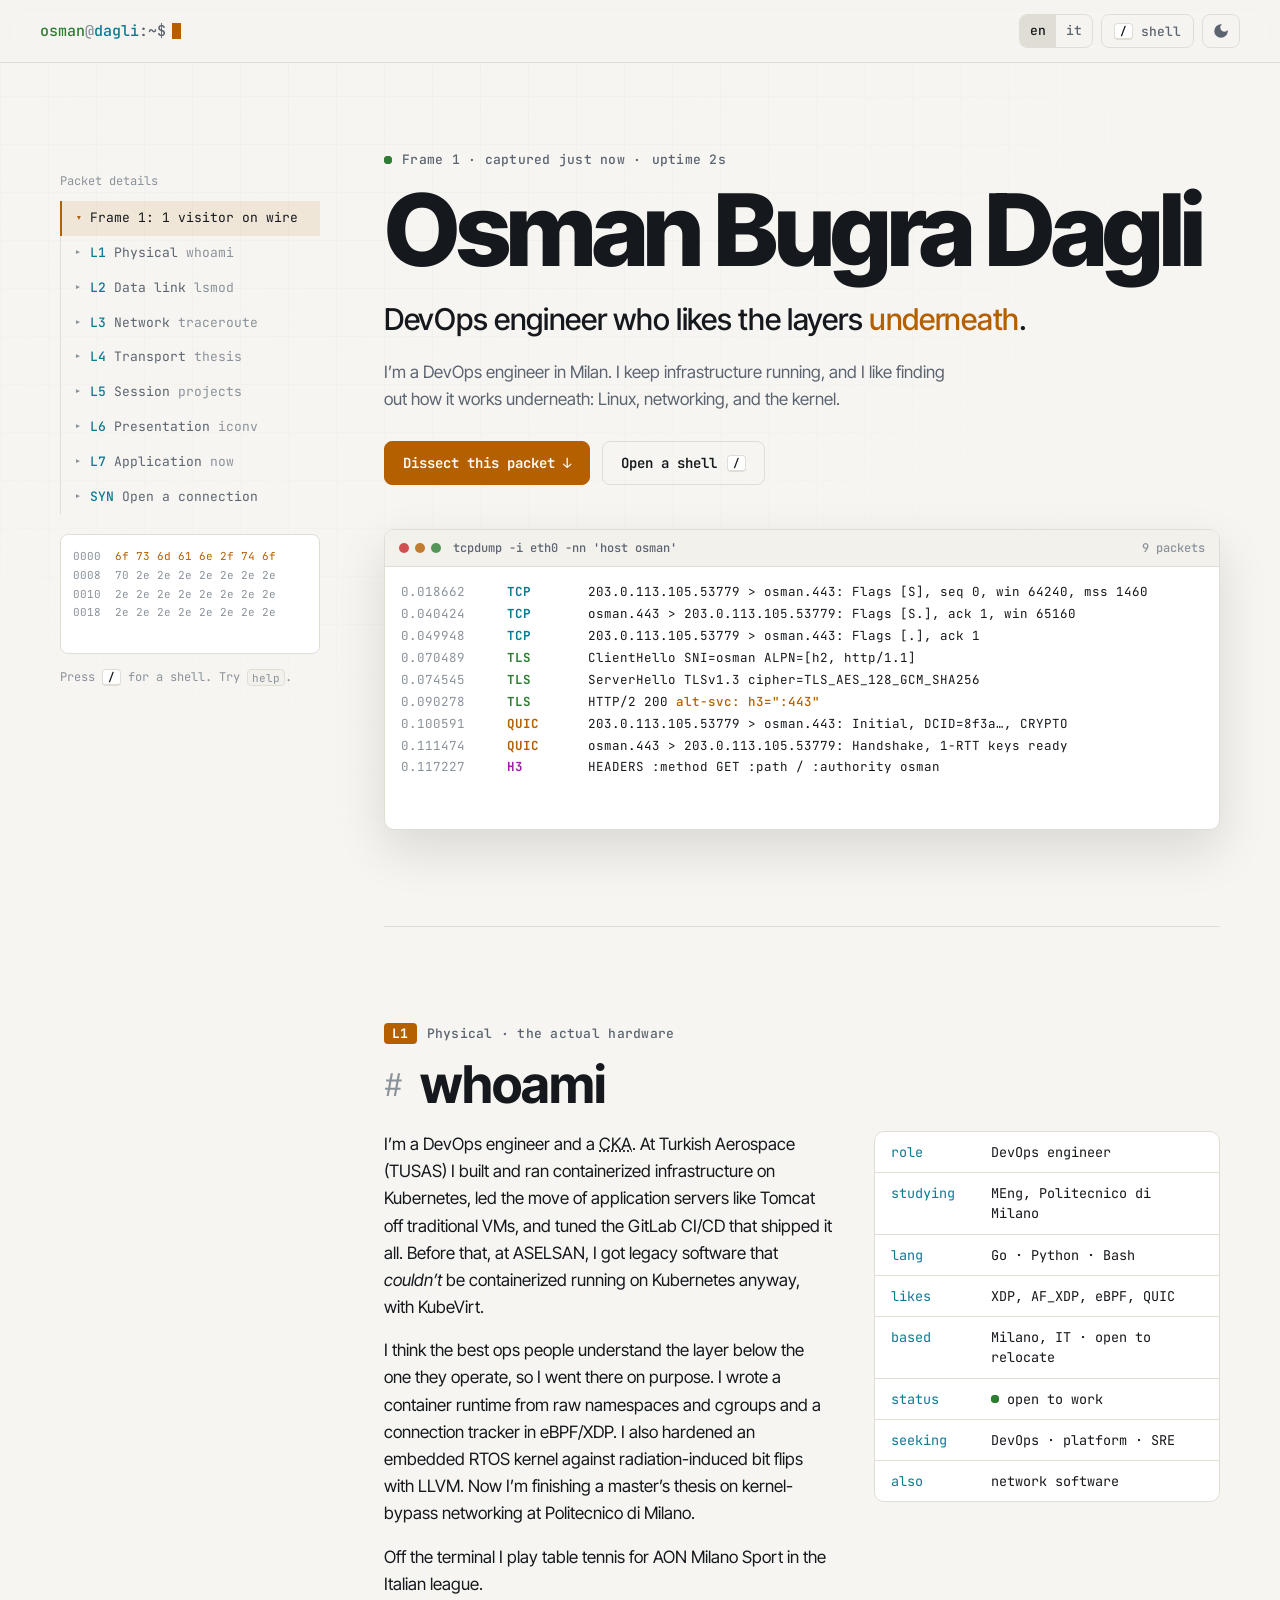
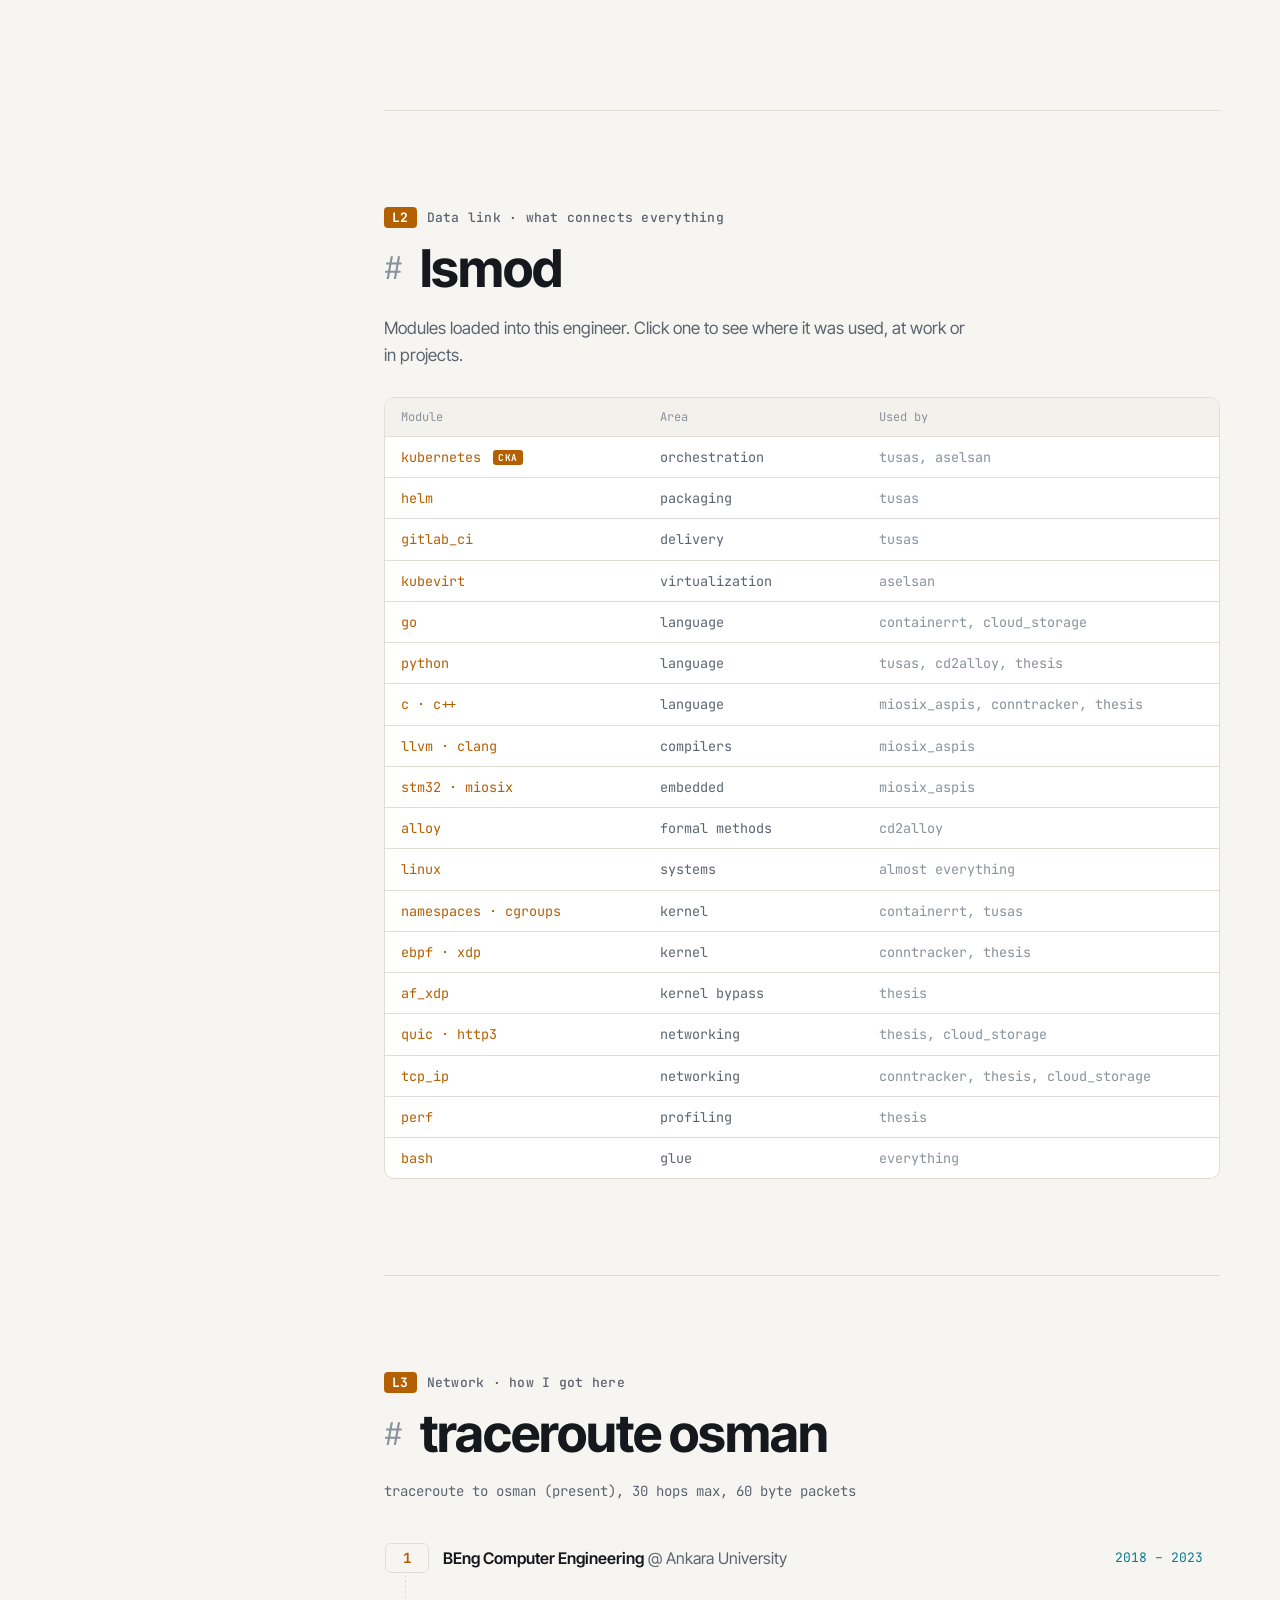
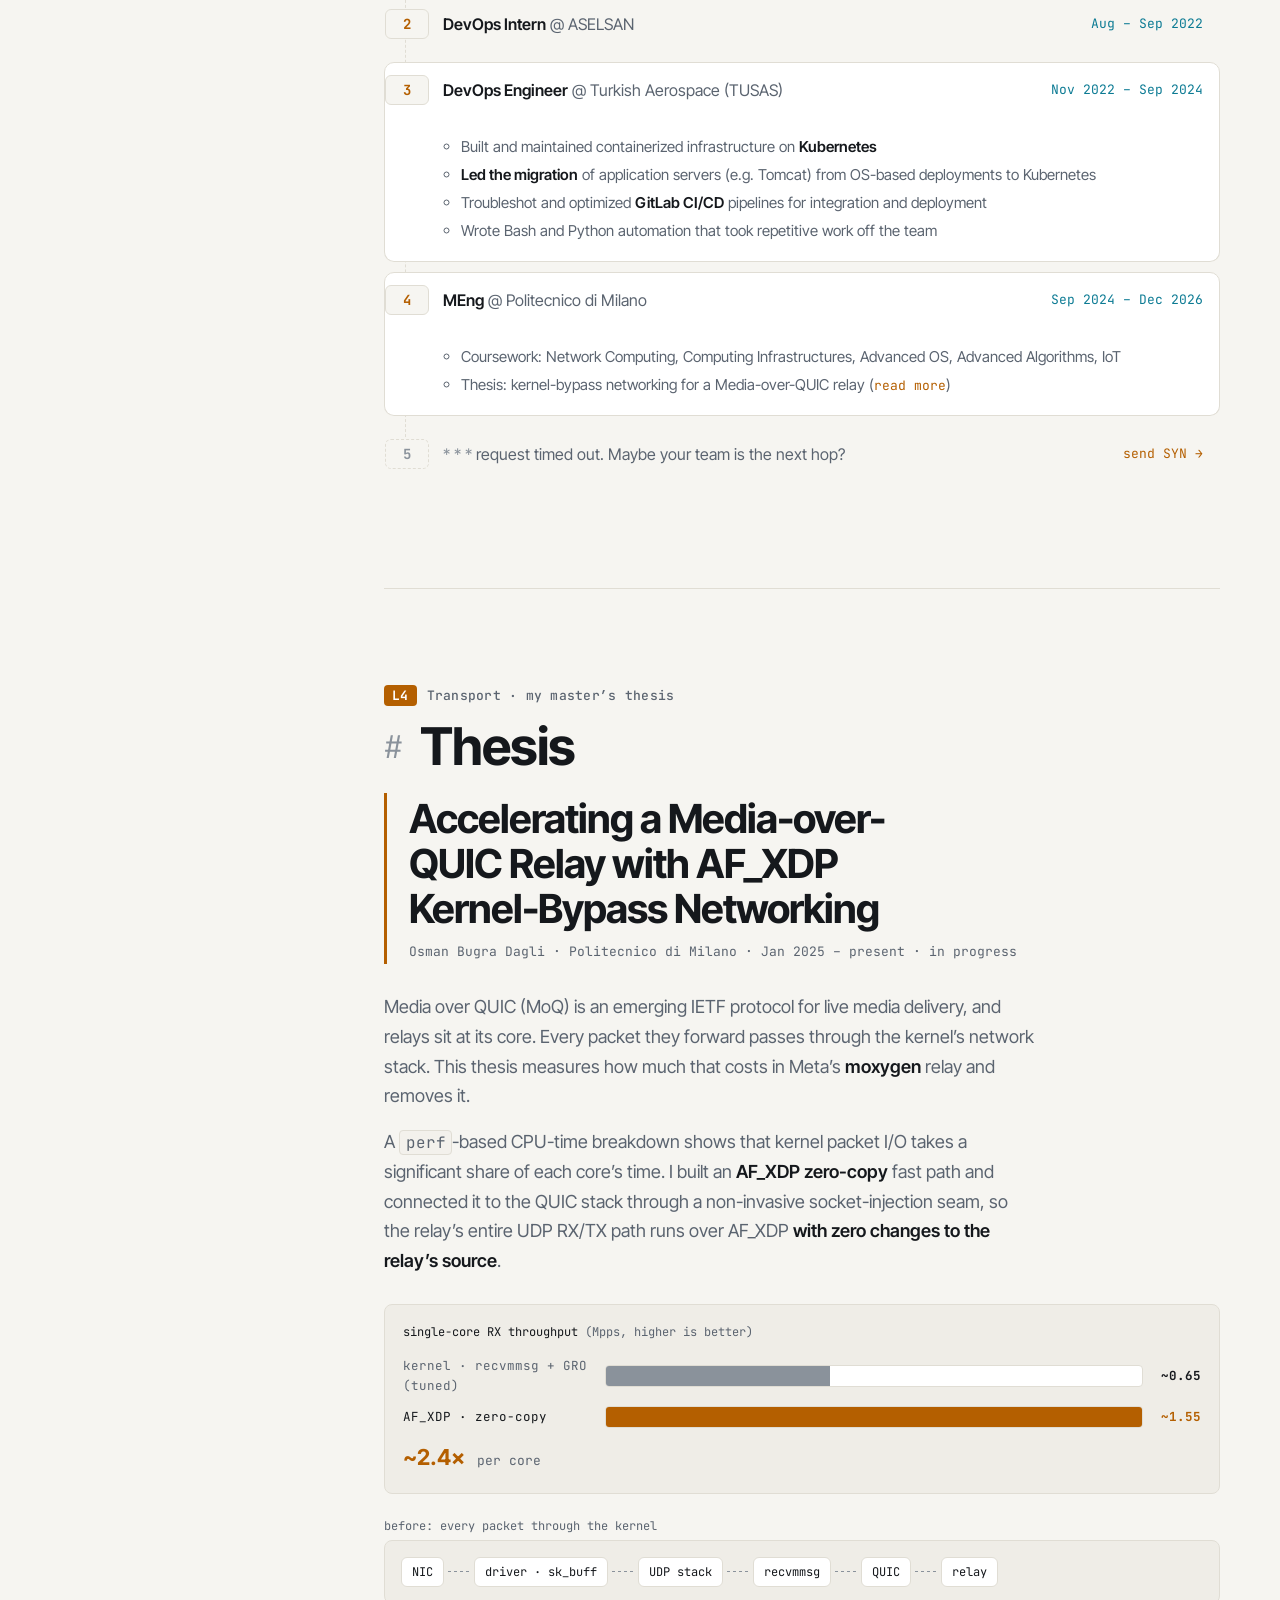
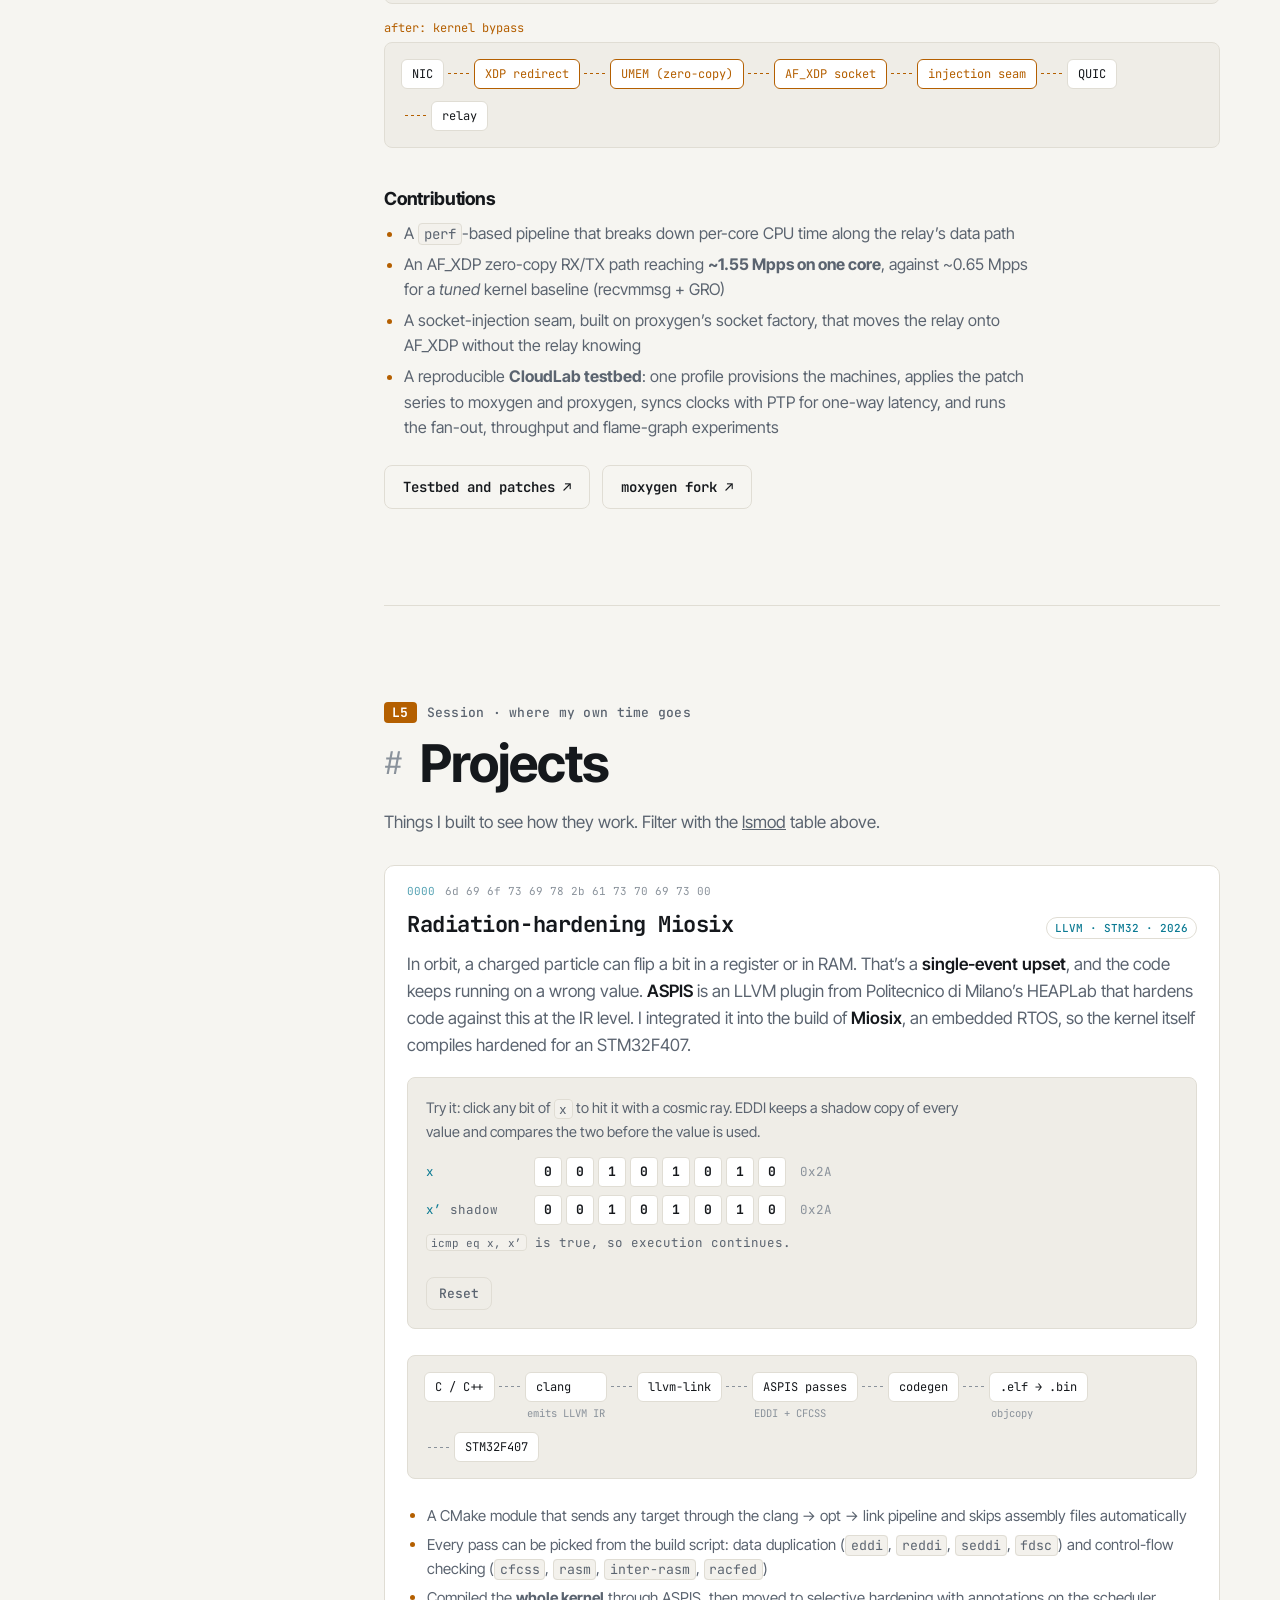
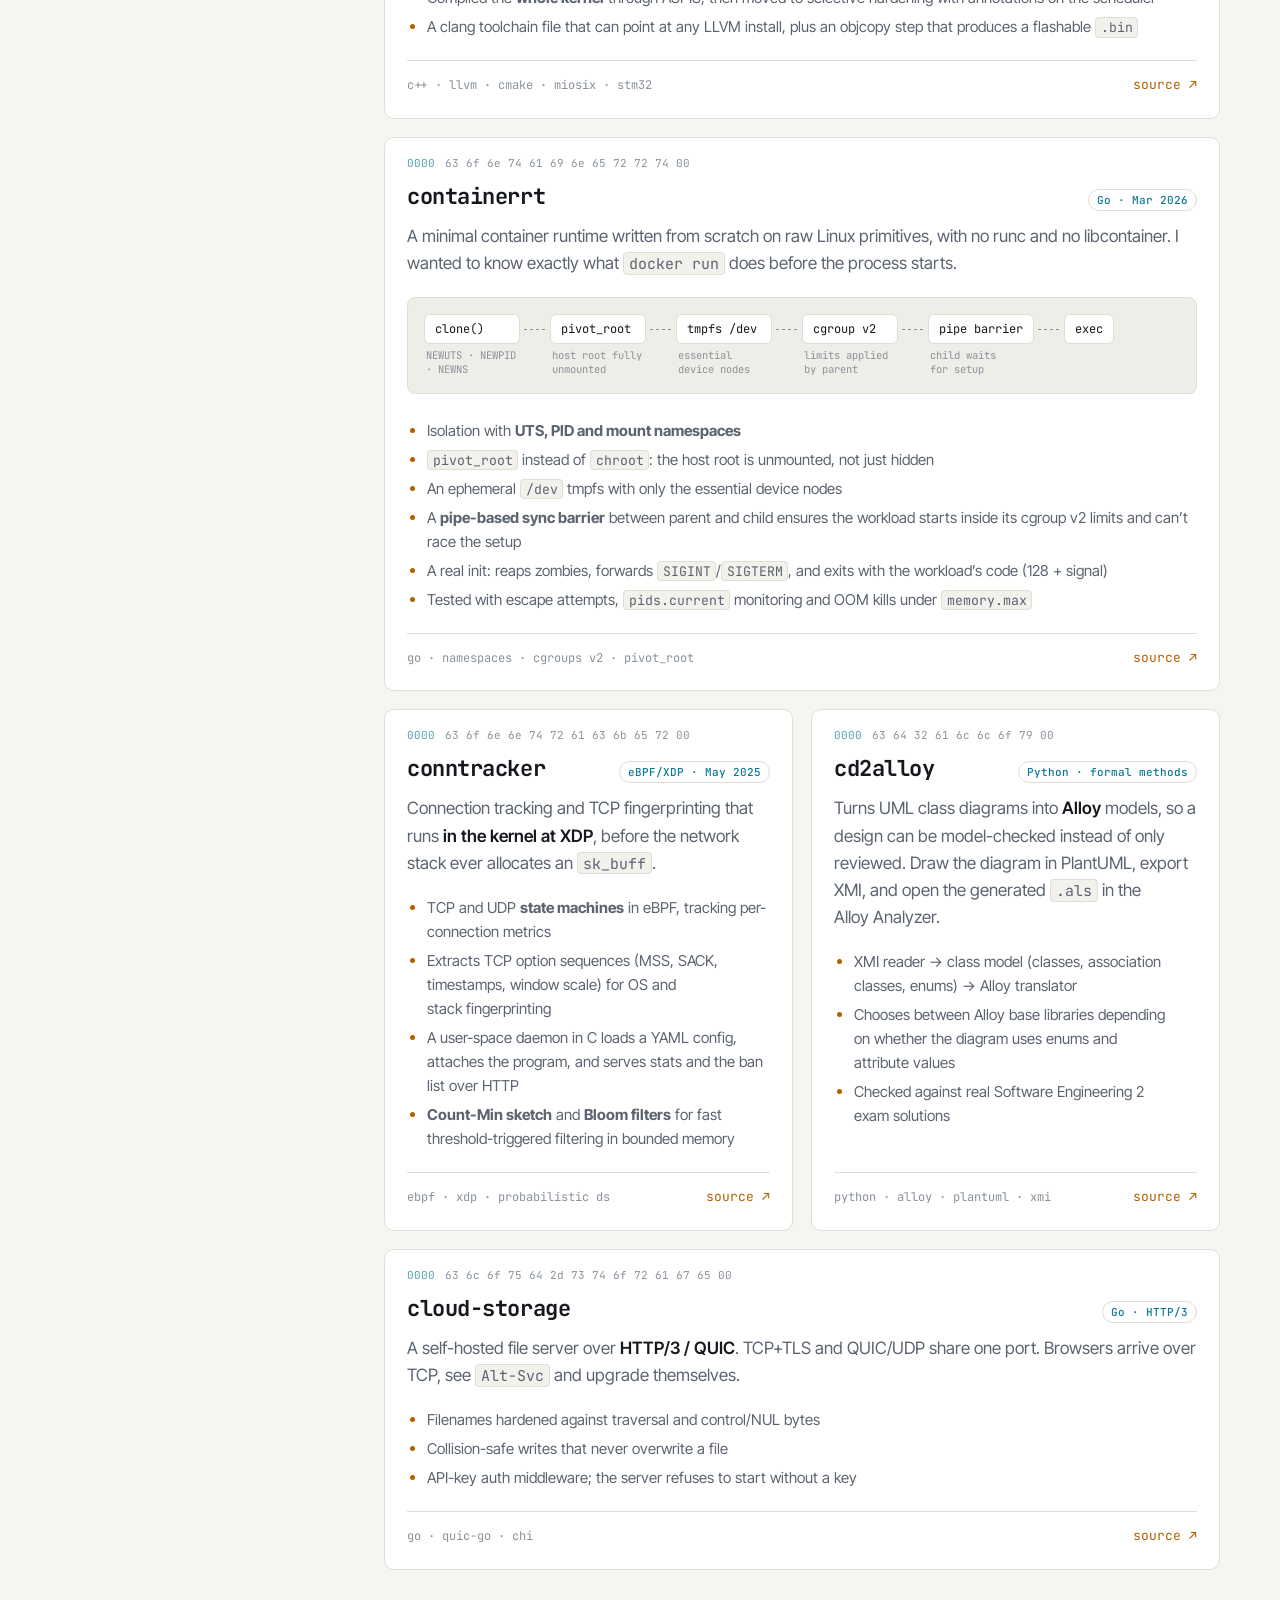
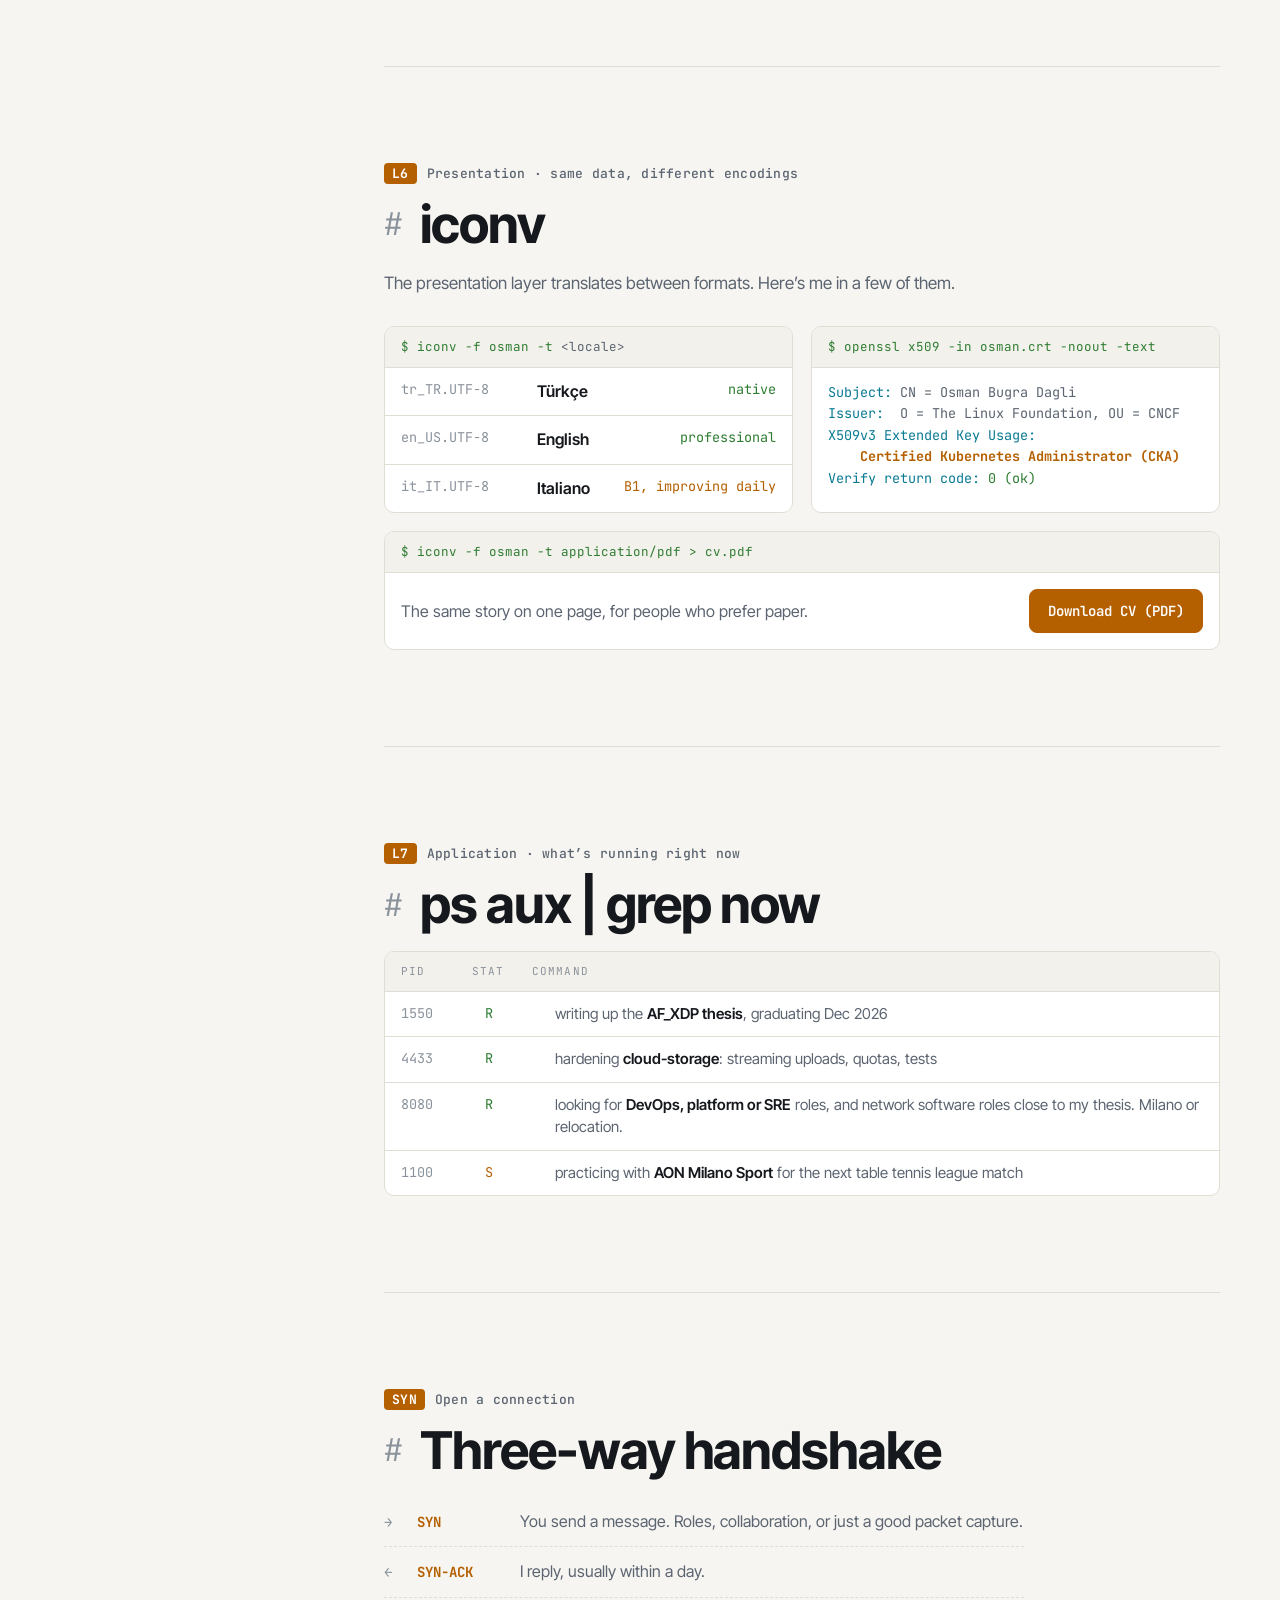
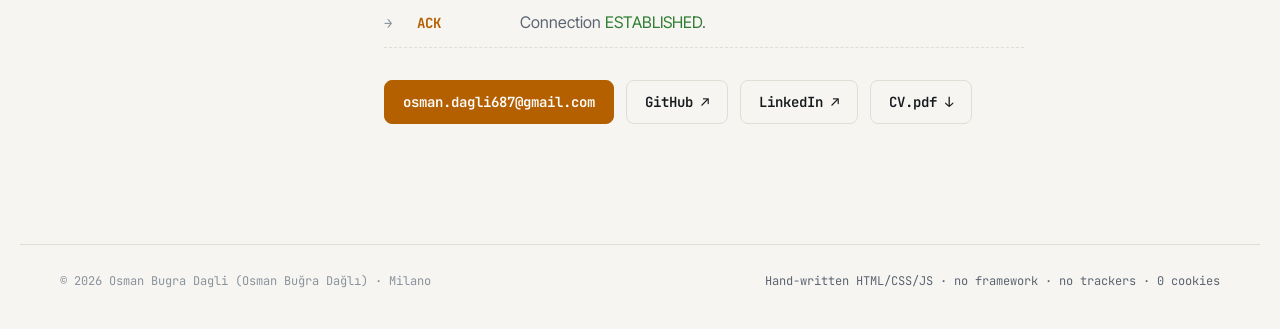
==== commit 3db43dcd: "Add Italian version at /it/ - it/index.html: full Italian copy sharing style.css and main.js - en | " ====
--- a/index.html
+++ b/index.html
@@ -9,7 +9,12 @@
 <meta property="og:description" content="DevOps engineer. Kubernetes by day, kernel-bypass networking by night.">
 <meta property="og:type" content="website">
 <meta property="og:url" content="https://osmandagli.com/">
+<meta property="og:locale" content="en_US">
+<meta property="og:locale:alternate" content="it_IT">
 <link rel="canonical" href="https://osmandagli.com/">
+<link rel="alternate" hreflang="en" href="https://osmandagli.com/">
+<link rel="alternate" hreflang="it" href="https://osmandagli.com/it/">
+<link rel="alternate" hreflang="x-default" href="https://osmandagli.com/">
 <script type="application/ld+json">
 {
   "@context": "https://schema.org",
@@ -49,11 +54,17 @@
      with your real info, then remove the class.
      ============================================================ -->
 
+<!-- /it/index.html is the Italian copy. Keep the two in sync when content changes. -->
+
 <header class="topbar">
   <a class="prompt" translate="no" href="#top" aria-label="Back to top">
     <span class="p-user">osman</span><span class="p-at">@</span><span class="p-host">dagli</span><span class="p-path">:~$</span><span class="cursor" aria-hidden="true"></span>
   </a>
   <div class="topbar-actions">
+    <nav class="lang-switch" aria-label="Language">
+      <a aria-current="page" title="English">en</a>
+      <a href="it/" hreflang="it" lang="it" title="Italiano">it</a>
+    </nav>
     <button class="btn-ghost" id="open-shell" type="button" title="Open a shell (press /)">
       <span class="kbd">/</span> shell
     </button>
--- a/style.css
+++ b/style.css
@@ -157,6 +157,11 @@
 }
 .btn-ghost:hover { color: var(--ink); border-color: var(--faint); }
 .btn-ghost.icon { padding: 7px 9px; }
+.lang-switch { display: inline-flex; border: 1px solid var(--line); border-radius: 8px; overflow: hidden; }
+.lang-switch a { font: 500 13px var(--f-mono); color: var(--muted); padding: 7px 10px; text-decoration: none; }
+.lang-switch a[href]:hover { color: var(--ink); }
+.lang-switch a[aria-current] { color: var(--ink); background: var(--line); }
+.lang-switch a:focus-visible { outline-offset: -2px; }
 .kbd {
   font: 600 11px var(--f-mono);
   border: 1px solid var(--line); border-bottom-width: 2px;
@@ -273,7 +278,7 @@
 .cap-dots i:nth-child(1) { background: var(--red); opacity: .8; }
 .cap-dots i:nth-child(2) { background: var(--accent); opacity: .8; }
 .cap-dots i:nth-child(3) { background: var(--green); opacity: .8; }
-.cap-count { margin-left: auto; color: var(--faint); }
+.cap-count { margin-left: auto; color: var(--faint); white-space: nowrap; }
 .cap-body {
   font: 400 12.5px/1.75 var(--f-mono);
   padding: 14px 16px; height: 262px; overflow: hidden;
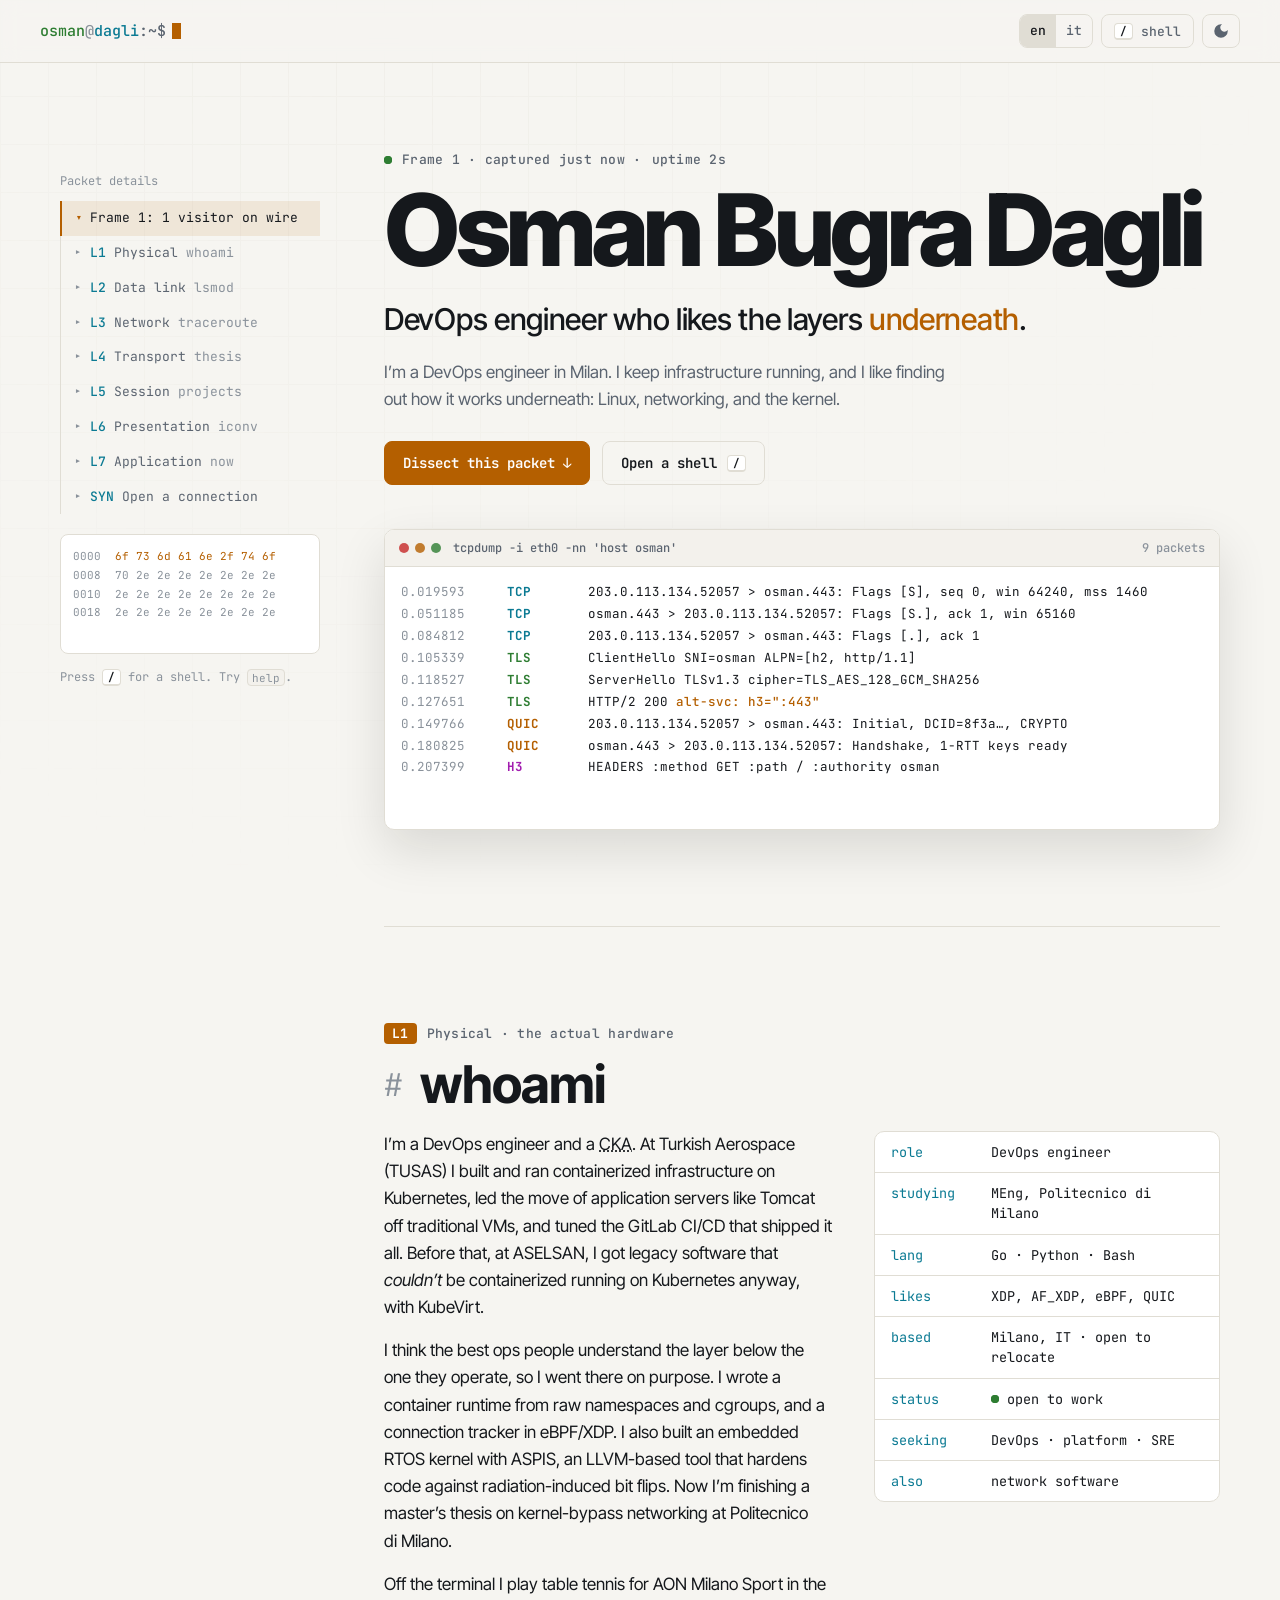
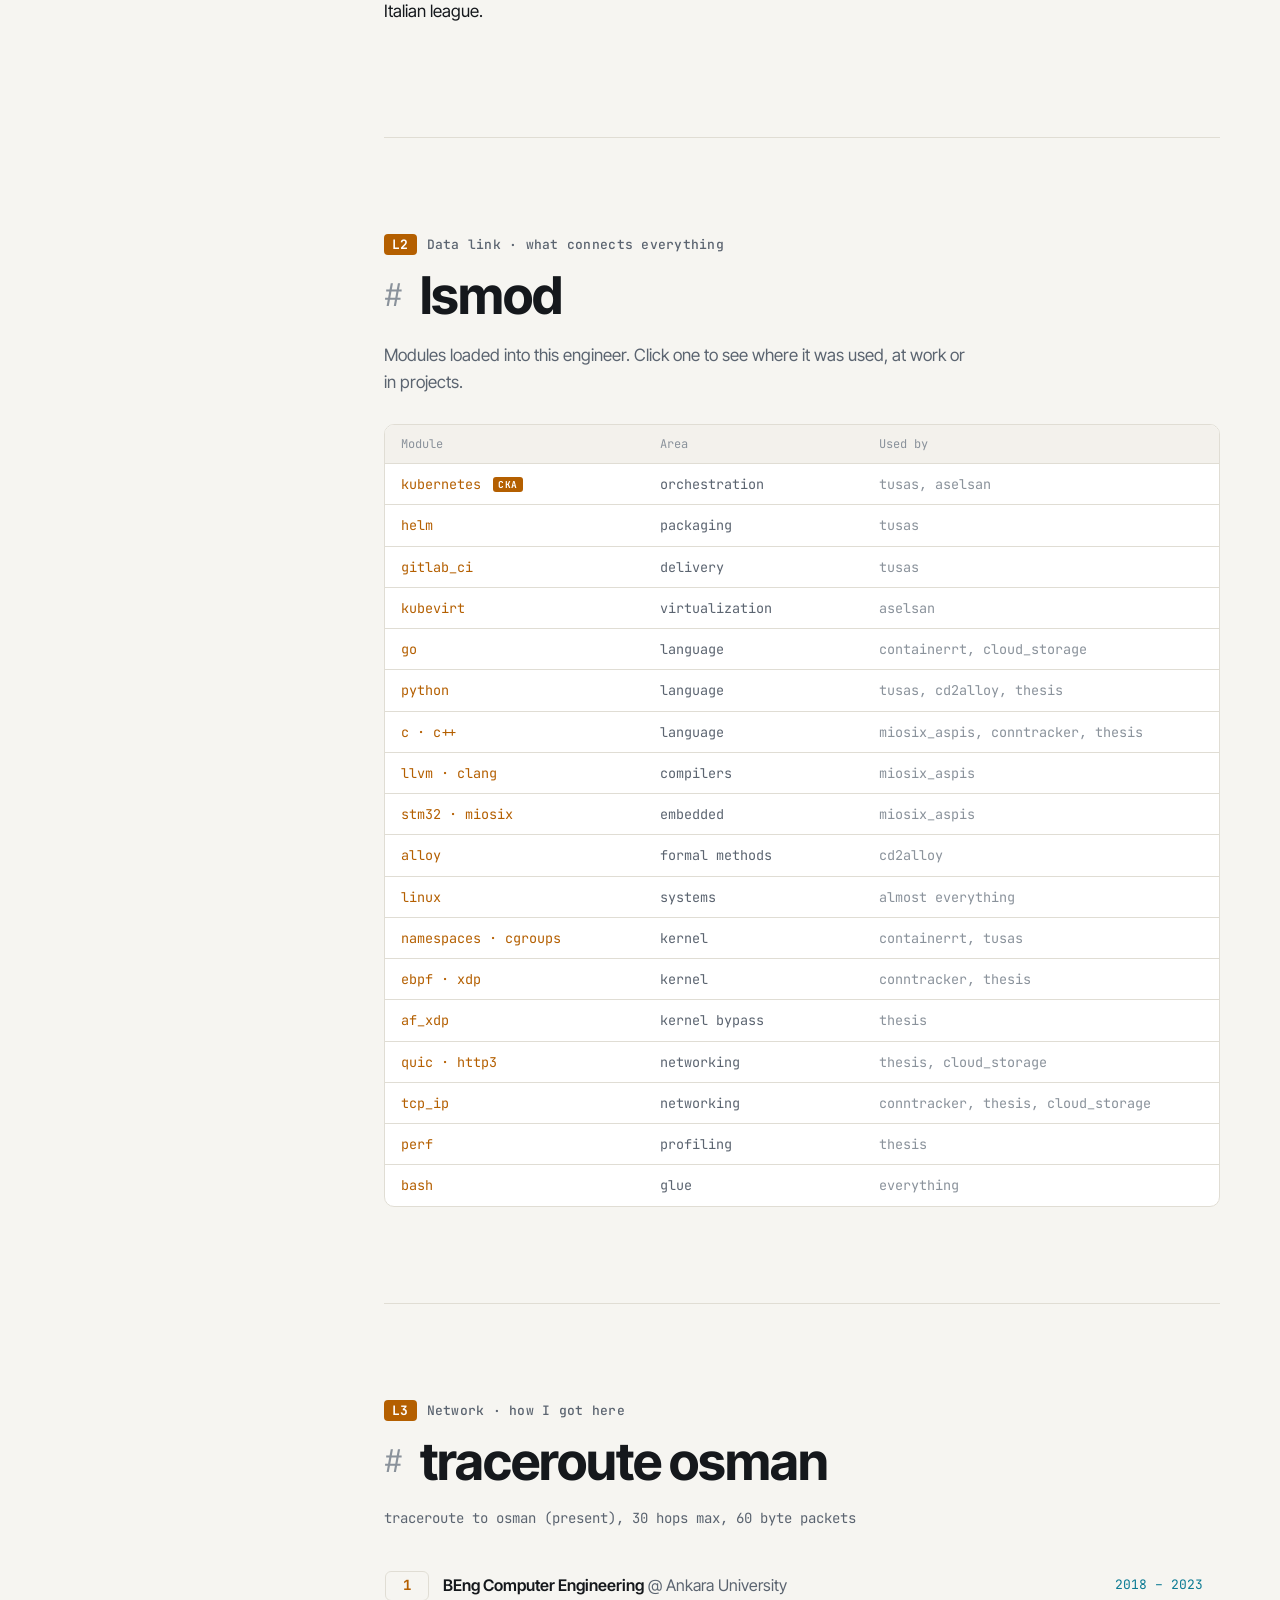
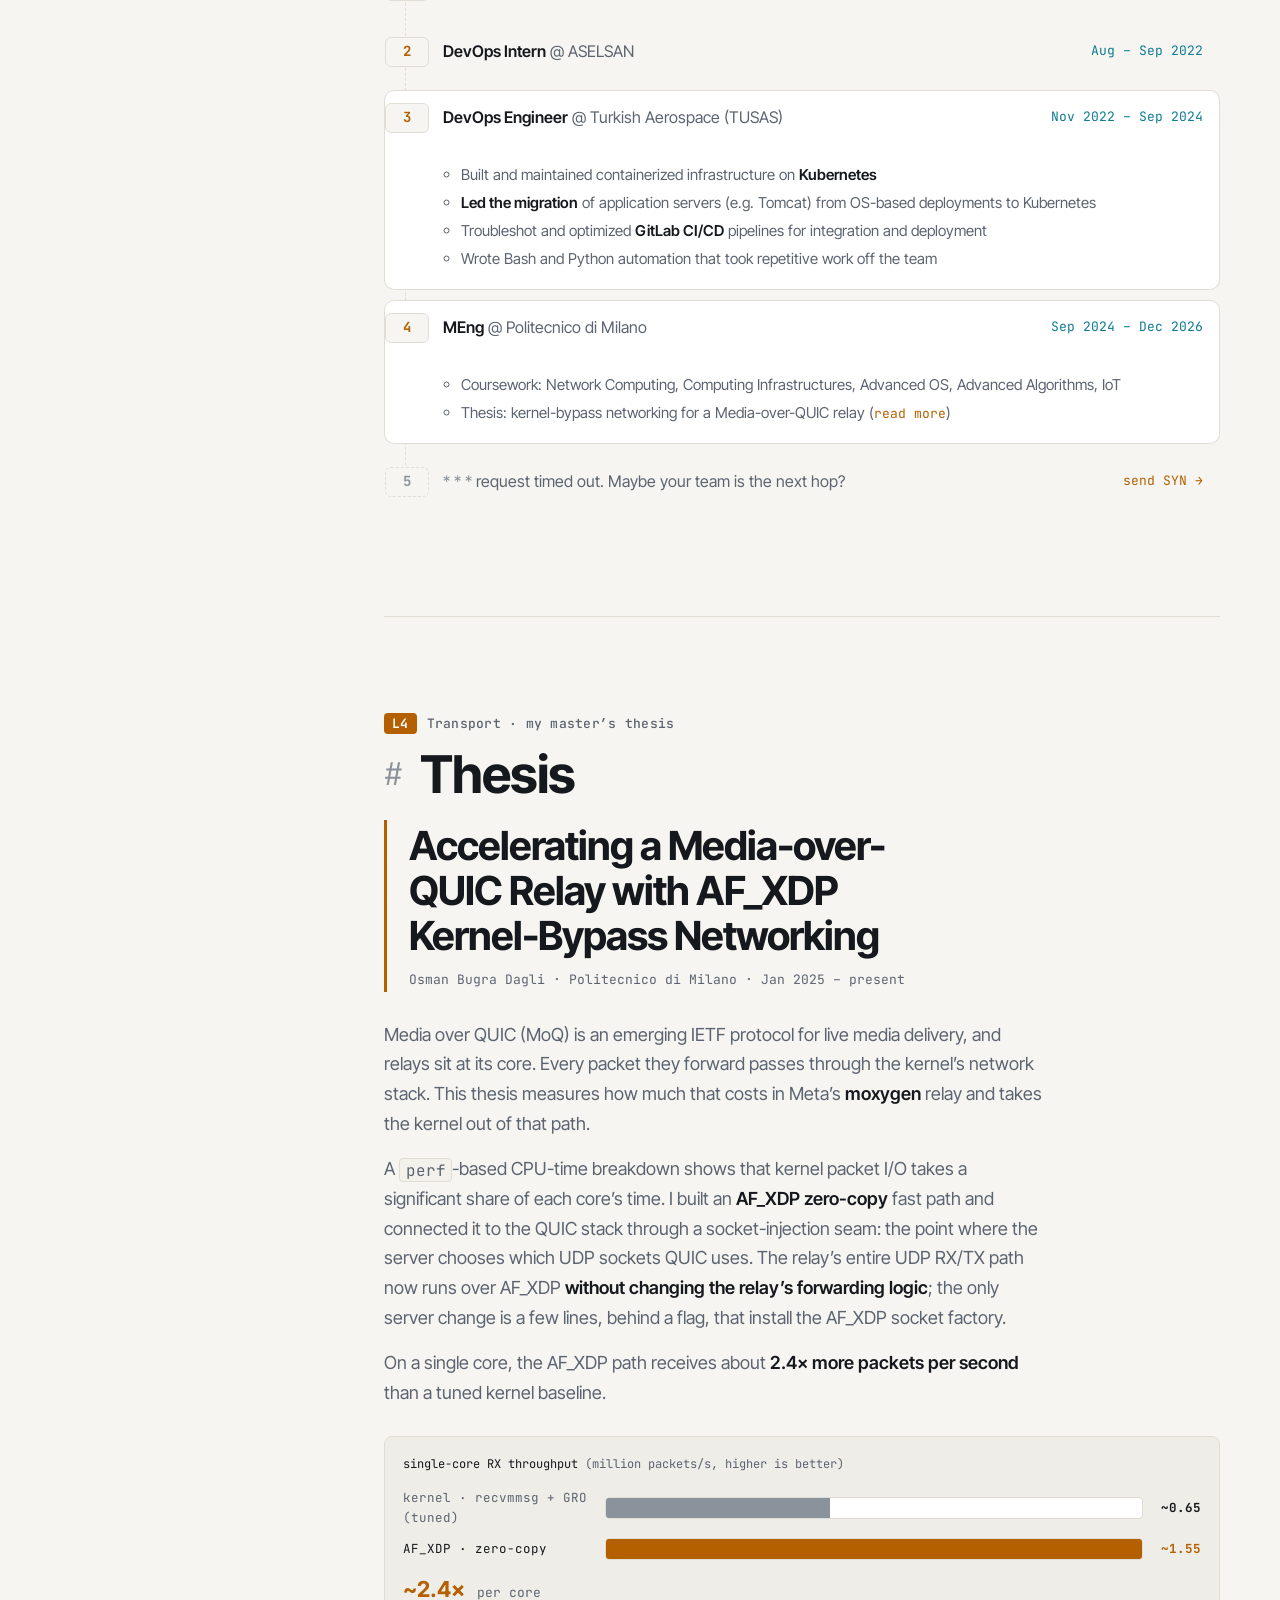
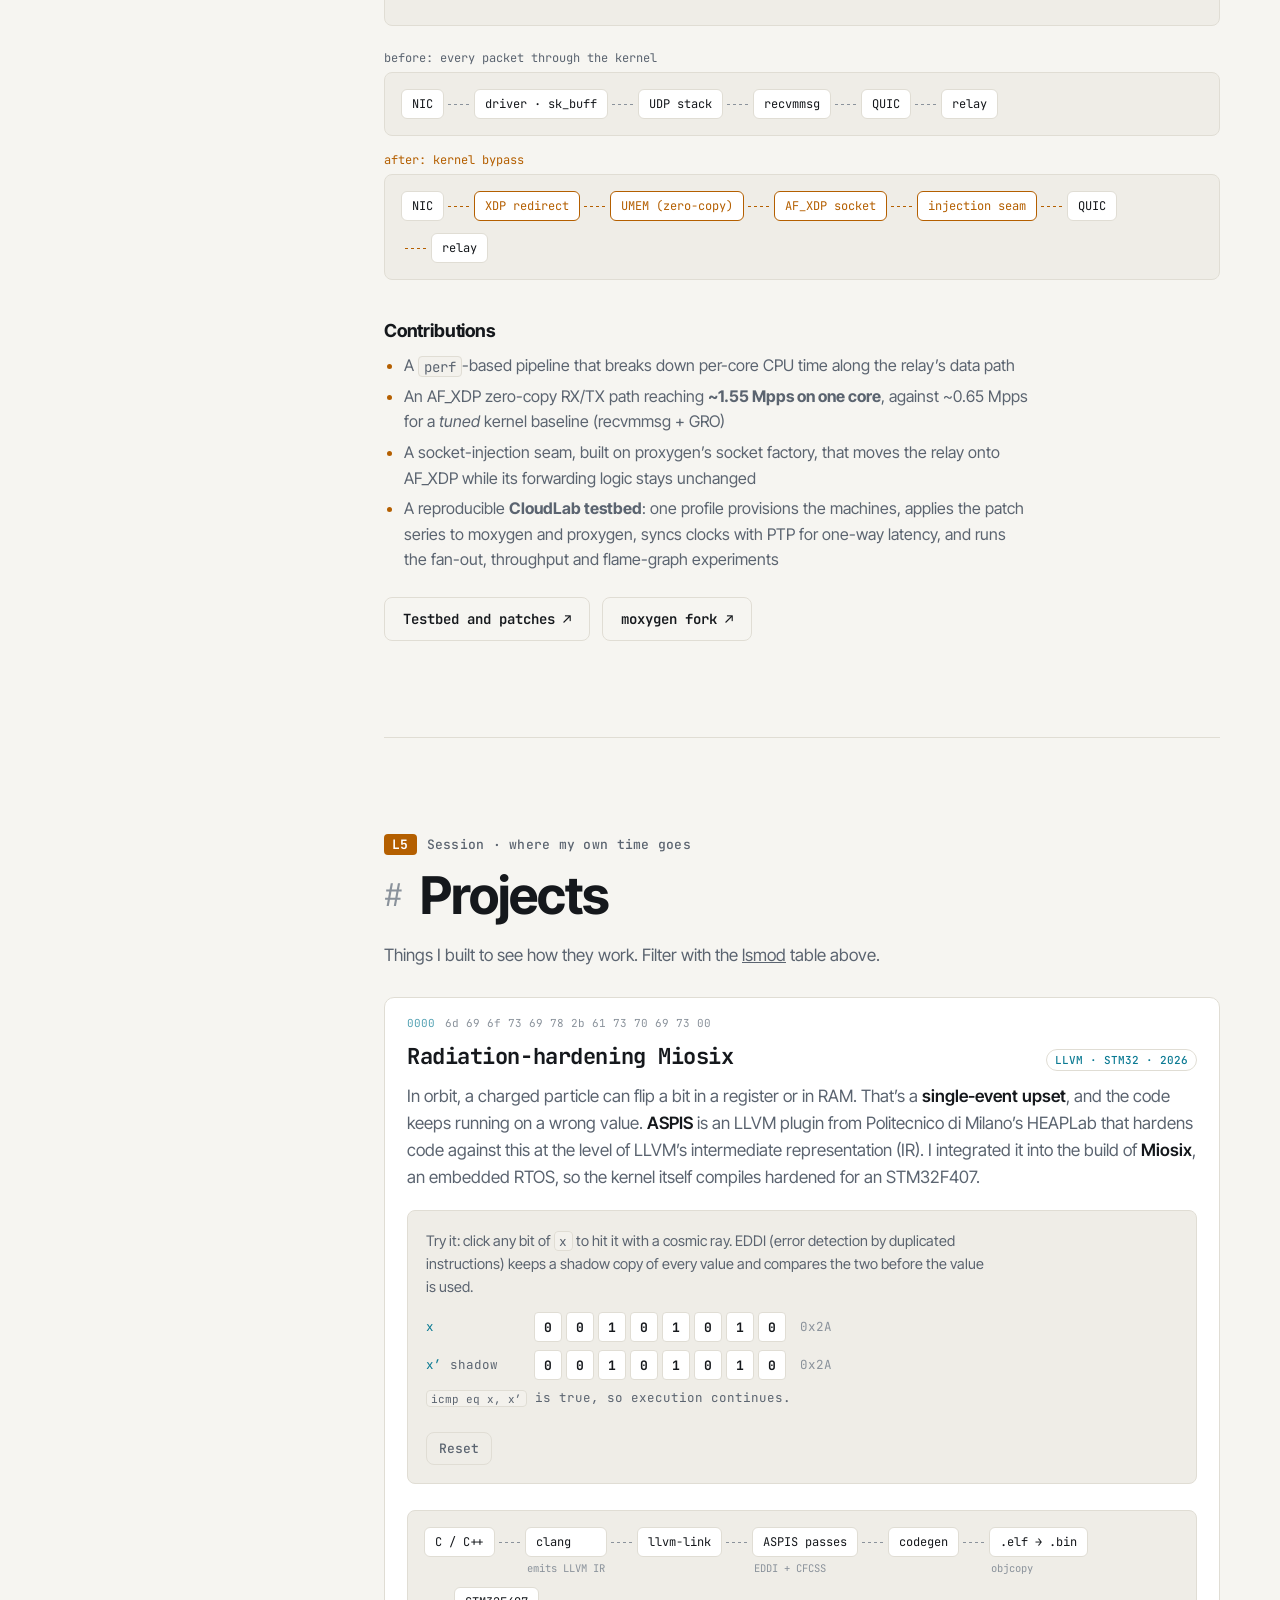
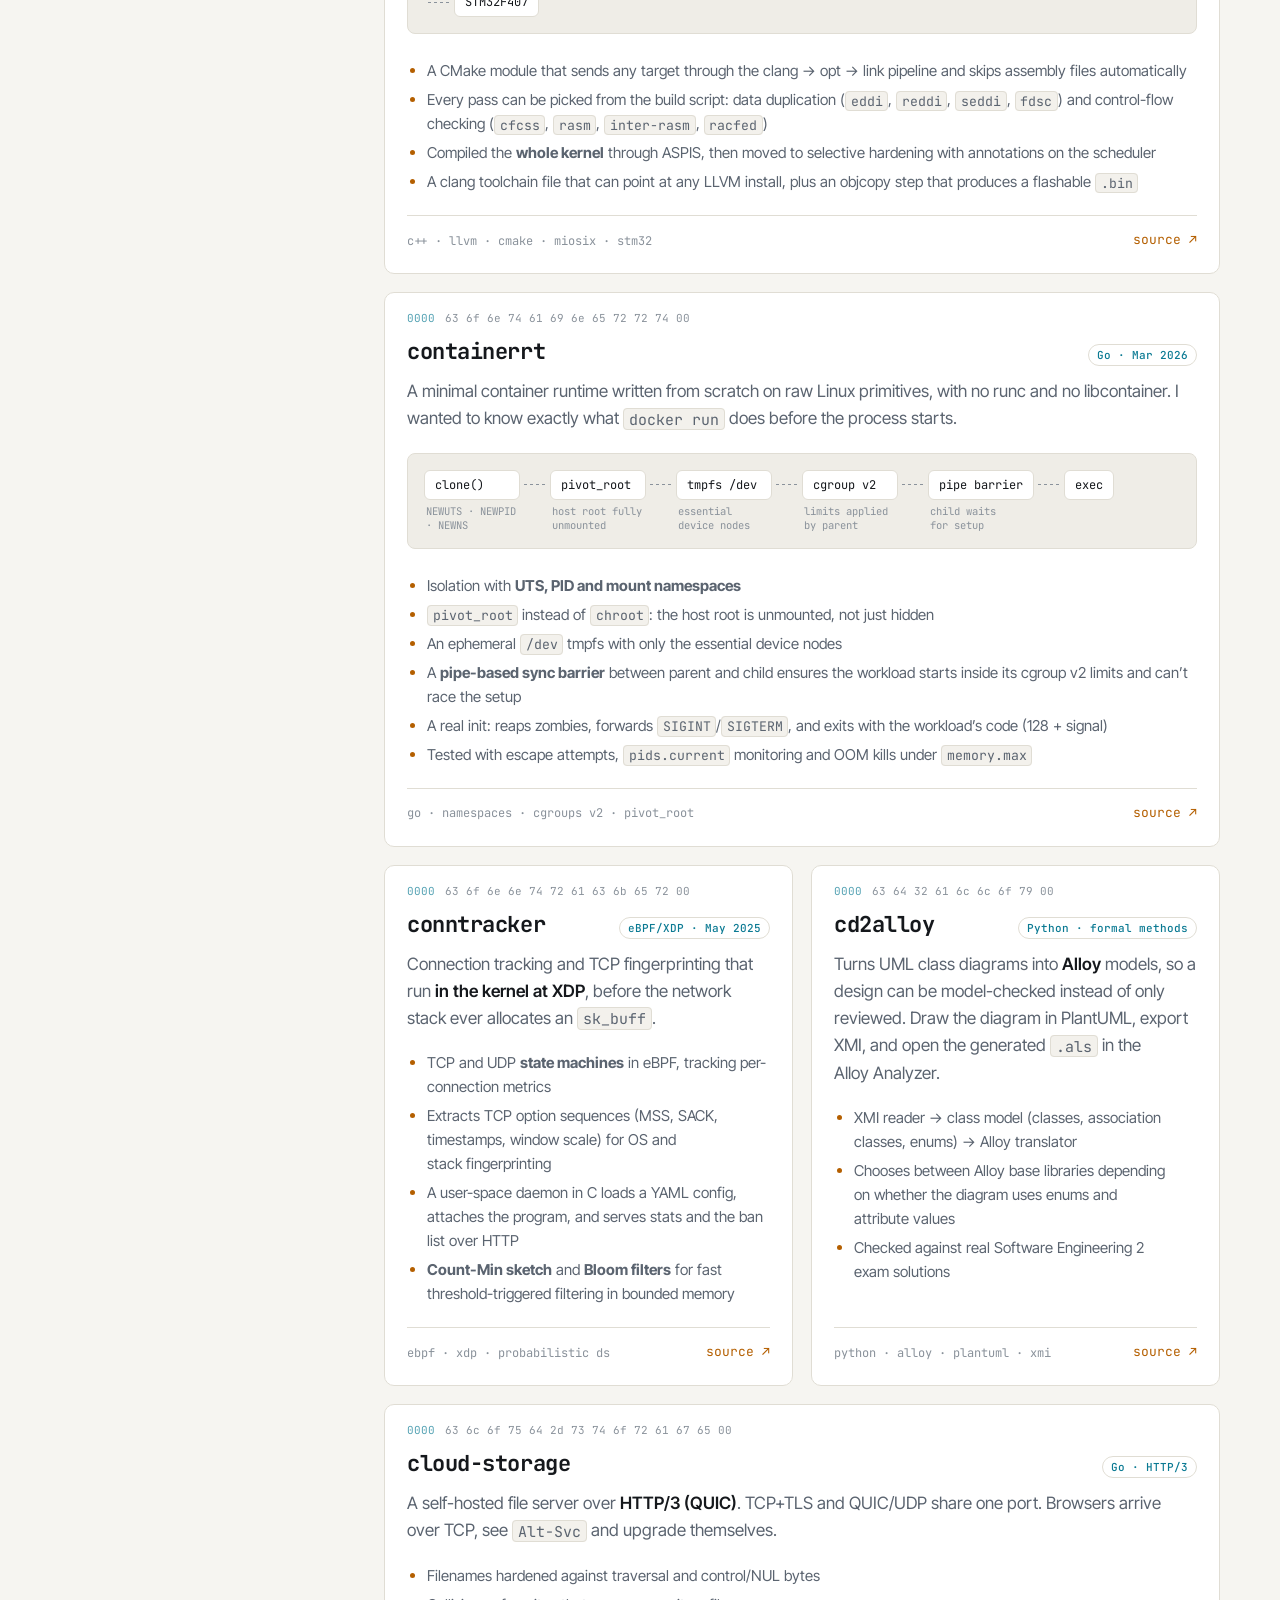
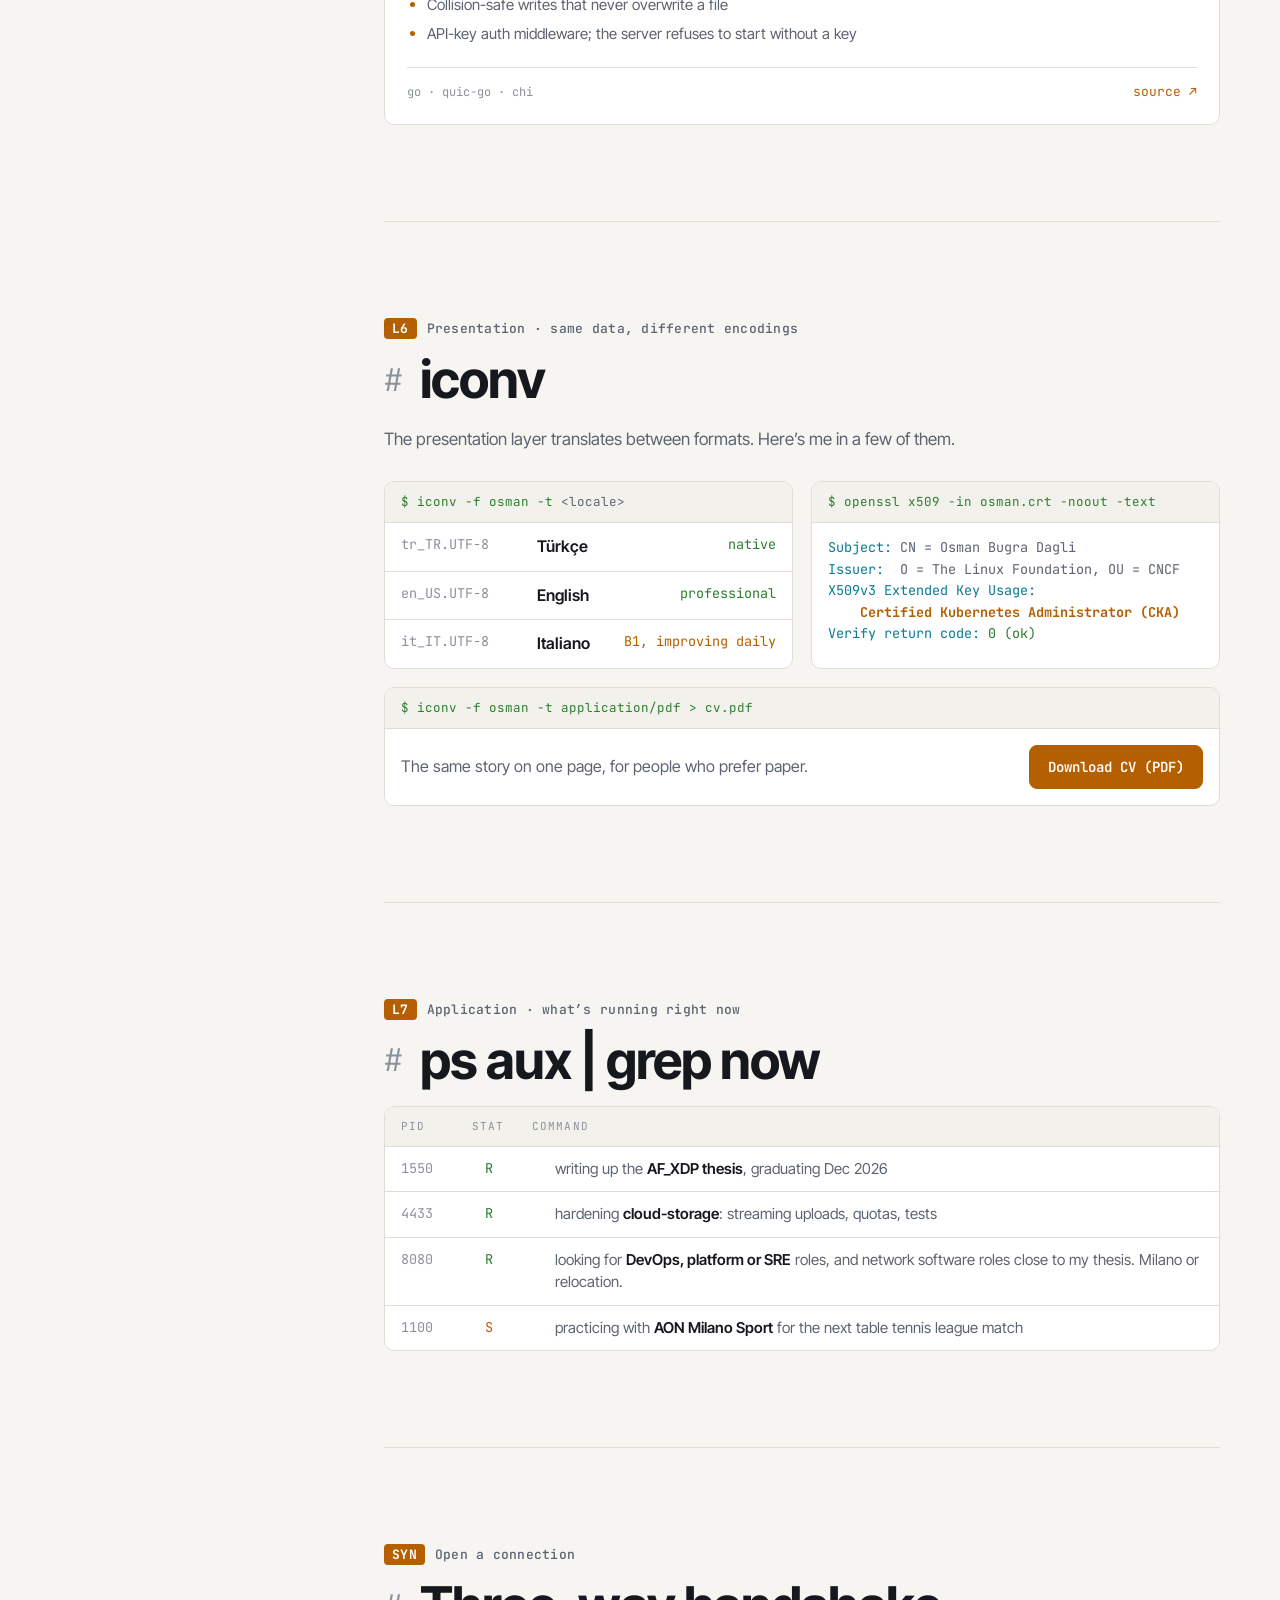
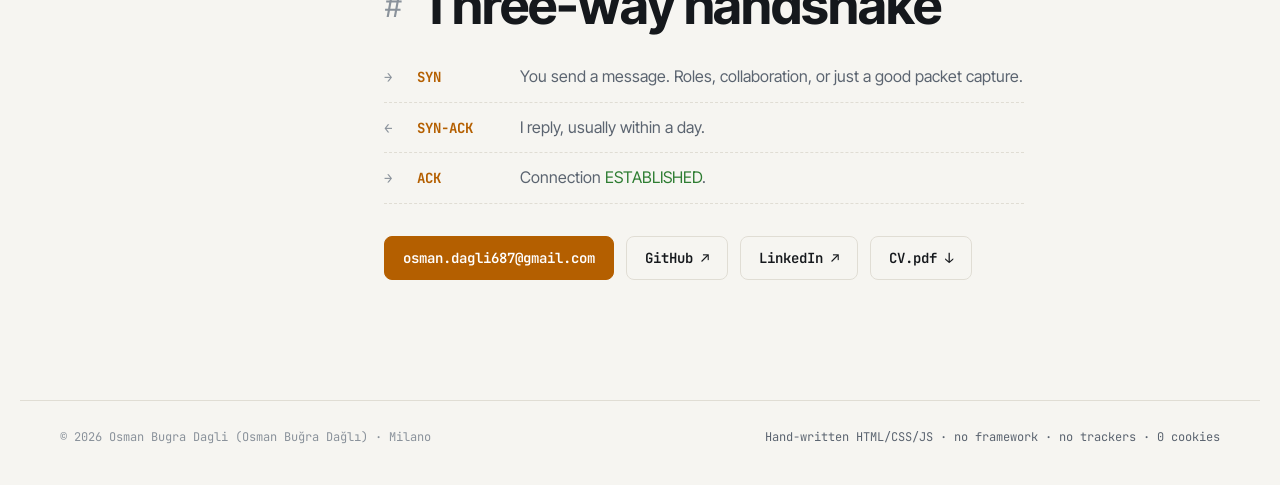
==== commit 0fcafdf2: "Tighten wording and fix claims in EN and IT text - Thesis: state that only the relay's forwarding lo" ====
--- a/index.html
+++ b/index.html
@@ -4,7 +4,7 @@
 <meta charset="utf-8">
 <meta name="viewport" content="width=device-width, initial-scale=1, viewport-fit=cover">
 <title>Osman Bugra Dagli — DevOps & Systems</title>
-<meta name="description" content="Osman Bugra Dagli — DevOps engineer (CKA) and MSc student at Politecnico di Milano working below the abstraction: Kubernetes, AF_XDP, eBPF/XDP, QUIC, Linux internals, Go.">
+<meta name="description" content="Osman Bugra Dagli — DevOps engineer (CKA) and MEng student at Politecnico di Milano working below the abstraction: Kubernetes, AF_XDP, eBPF/XDP, QUIC, Linux internals, Go.">
 <meta property="og:title" content="Osman Bugra Dagli — DevOps & Systems">
 <meta property="og:description" content="DevOps engineer. Kubernetes by day, kernel-bypass networking by night.">
 <meta property="og:type" content="website">
@@ -134,8 +134,8 @@
           </p>
           <p>
             I think the best ops people understand the layer below the one they operate, so I went there on purpose.
-            I wrote a container runtime from raw namespaces and cgroups and a connection tracker in eBPF/XDP. I also
-            hardened an embedded RTOS kernel against radiation-induced bit flips with LLVM. Now I’m finishing a master’s thesis on kernel-bypass networking at Politecnico di Milano.
+            I wrote a container runtime from raw namespaces and cgroups, and a connection tracker in eBPF/XDP. I also
+            built an embedded RTOS kernel with ASPIS, an LLVM-based tool that hardens code against radiation-induced bit flips. Now I’m finishing a master’s thesis on kernel-bypass networking at Politecnico di Milano.
           </p>
           <p>
             Off the terminal I play table tennis for AON Milano Sport in the Italian league.
@@ -215,7 +215,7 @@
               <span class="hop-rtt">Aug – Sep 2022</span>
             </summary>
             <ul class="hop-body">
-              <li>Ran legacy software that couldn’t be containerized on Kubernetes using <b>KubeVirt</b>, so VMs and containers shared one control plane</li>
+              <li>Used <b>KubeVirt</b> to run legacy software that couldn’t be containerized as VMs on Kubernetes, so VMs and containers shared one control plane</li>
             </ul>
           </details>
         </li>
@@ -264,25 +264,30 @@
 
       <div class="thesis-head">
         <h3 class="thesis-title">Accelerating a Media-over-QUIC Relay with AF_XDP Kernel-Bypass Networking</h3>
-        <p class="thesis-meta">Osman Bugra Dagli · Politecnico di Milano · Jan 2025 – present · in progress</p>
+        <p class="thesis-meta">Osman Bugra Dagli · Politecnico di Milano · Jan 2025 – present</p>
       </div>
 
       <div class="thesis-abstract">
         <p>
           Media over QUIC (MoQ) is an emerging IETF protocol for live media delivery, and relays sit at its core.
           Every packet they forward passes through the kernel’s network stack. This thesis measures how much that
-          costs in Meta’s <strong>moxygen</strong> relay and removes it.
+          costs in Meta’s <strong>moxygen</strong> relay and takes the kernel out of that path.
         </p>
         <p>
           A <code>perf</code>-based CPU-time breakdown shows that kernel packet I/O takes a significant share of each core’s
           time. I built an <strong>AF_XDP zero-copy</strong> fast path and connected it to the QUIC stack through a
-          non-invasive socket-injection seam, so the relay’s entire UDP RX/TX path runs over AF_XDP
-          <strong>with zero changes to the relay’s source</strong>.
+          socket-injection seam: the point where the server chooses which UDP sockets QUIC uses. The relay’s entire
+          UDP RX/TX path now runs over AF_XDP <strong>without changing the relay’s forwarding logic</strong>; the only
+          server change is a few lines, behind a flag, that install the AF_XDP socket factory.
         </p>
+        <p>
+          On a single core, the AF_XDP path receives about <strong>2.4× more packets per second</strong> than a tuned
+          kernel baseline.
+        </p>
       </div>
 
           <div class="bench" role="img" aria-label="Single-core RX throughput: AF_XDP zero-copy about 1.55 million packets per second versus tuned kernel recvmmsg plus GRO about 0.65 million">
-            <p class="bench-title">single-core RX throughput <span class="muted">(Mpps, higher is better)</span></p>
+            <p class="bench-title">single-core RX throughput <span class="muted">(million packets/s, higher is better)</span></p>
             <div class="bench-row">
               <span class="bench-label">kernel · recvmmsg + GRO (tuned)</span>
               <span class="bench-bar"><i style="--w: 41.9%"></i></span>
@@ -327,7 +332,7 @@
       <ul class="bullets thesis-list">
         <li>A <code>perf</code>-based pipeline that breaks down per-core CPU time along the relay’s data path</li>
         <li>An AF_XDP zero-copy RX/TX path reaching <b>~1.55&nbsp;Mpps on one core</b>, against ~0.65&nbsp;Mpps for a <em>tuned</em> kernel baseline (recvmmsg + GRO)</li>
-        <li>A socket-injection seam, built on proxygen’s socket factory, that moves the relay onto AF_XDP without the relay knowing</li>
+        <li>A socket-injection seam, built on proxygen’s socket factory, that moves the relay onto AF_XDP while its forwarding logic stays unchanged</li>
         <li>A reproducible <b>CloudLab testbed</b>: one profile provisions the machines, applies the patch series to moxygen and proxygen, syncs clocks with PTP for one-way latency, and runs the fan-out, throughput and flame-graph experiments</li>
       </ul>
 
@@ -355,12 +360,12 @@
           <p>
             In orbit, a charged particle can flip a bit in a register or in RAM. That’s a <strong>single-event upset</strong>,
             and the code keeps running on a wrong value. <strong>ASPIS</strong> is an LLVM plugin from Politecnico di Milano’s HEAPLab
-            that hardens code against this at the IR level. I integrated it into the build of <strong>Miosix</strong>, an embedded
+            that hardens code against this at the level of LLVM’s intermediate representation (IR). I integrated it into the build of <strong>Miosix</strong>, an embedded
             RTOS, so the kernel itself compiles hardened for an STM32F407.
           </p>
 
           <div class="seu" id="seu">
-            <p class="seu-title">Try it: click any bit of <code>x</code> to hit it with a cosmic ray. EDDI keeps a shadow copy of every value and compares the two before the value is used.</p>
+            <p class="seu-title">Try it: click any bit of <code>x</code> to hit it with a cosmic ray. EDDI (error detection by duplicated instructions) keeps a shadow copy of every value and compares the two before the value is used.</p>
             <div class="seu-reg">
               <span class="seu-name">x</span>
               <span class="bits" id="seu-a" role="group" aria-label="Register x, click a bit to flip it"></span>
@@ -437,7 +442,7 @@
             <span class="tag">eBPF/XDP · May 2025</span>
           </header>
           <p>
-            Connection tracking and TCP fingerprinting that runs <strong>in the kernel at XDP</strong>, before the network
+            Connection tracking and TCP fingerprinting that run <strong>in the kernel at XDP</strong>, before the network
             stack ever allocates an <code>sk_buff</code>.
           </p>
           <ul class="bullets">
@@ -482,7 +487,7 @@
             <span class="tag">Go · HTTP/3</span>
           </header>
           <p>
-            A self-hosted file server over <strong>HTTP/3 / QUIC</strong>. TCP+TLS and QUIC/UDP share one port.
+            A self-hosted file server over <strong>HTTP/3 (QUIC)</strong>. TCP+TLS and QUIC/UDP share one port.
             Browsers arrive over TCP, see <code>Alt-Svc</code> and upgrade themselves.
           </p>
           <ul class="bullets">
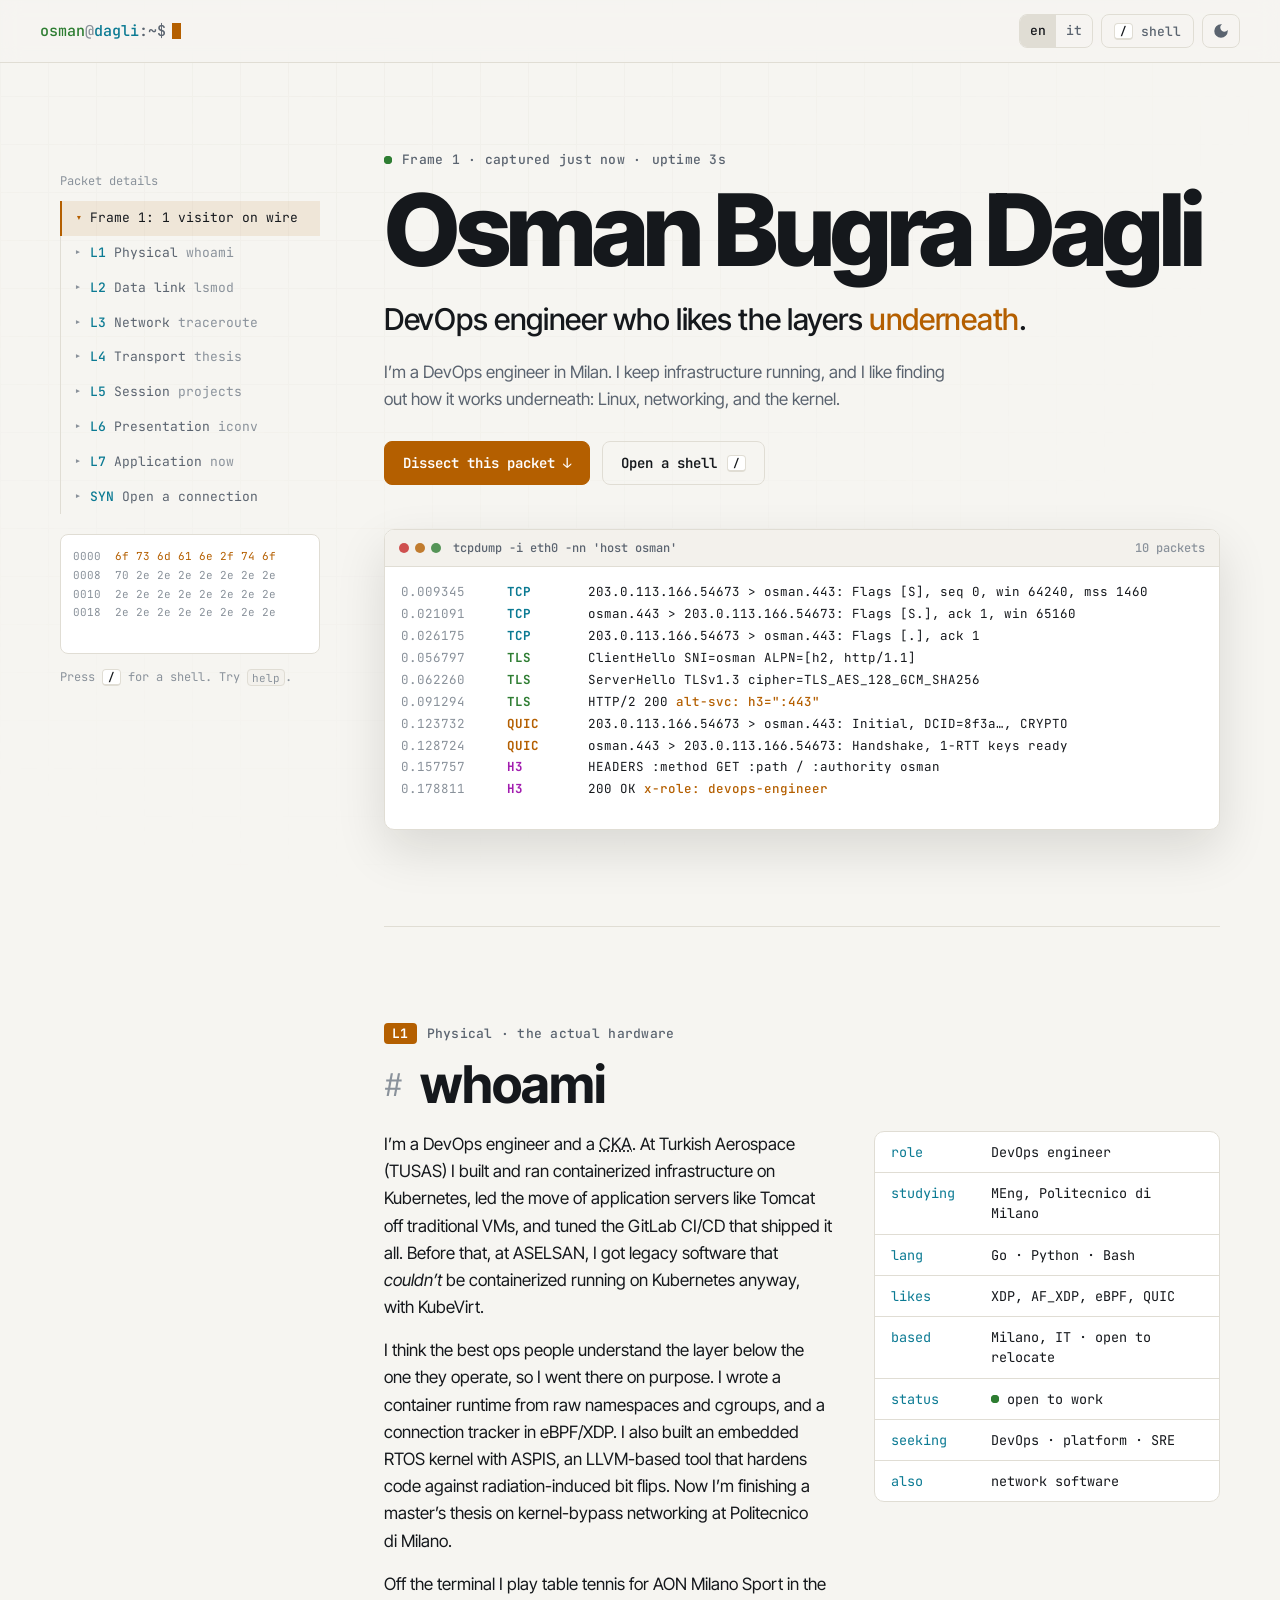
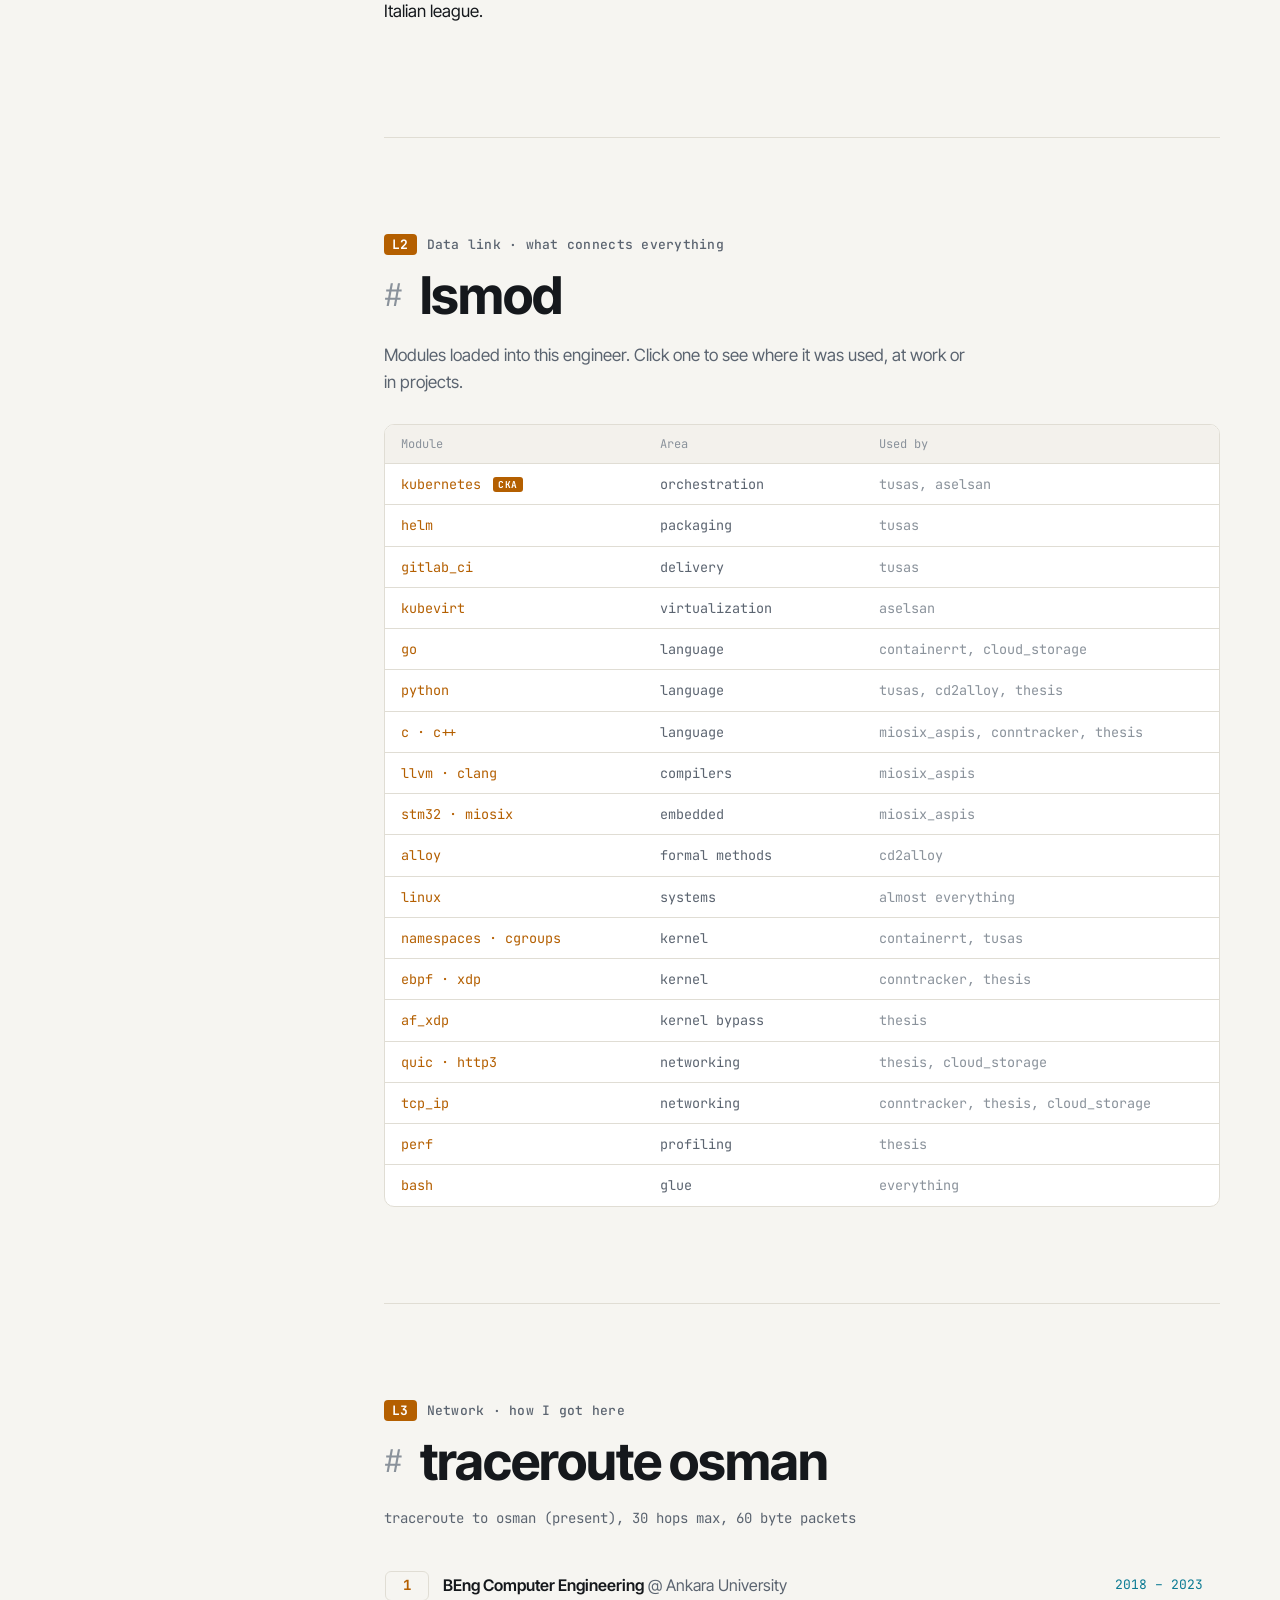
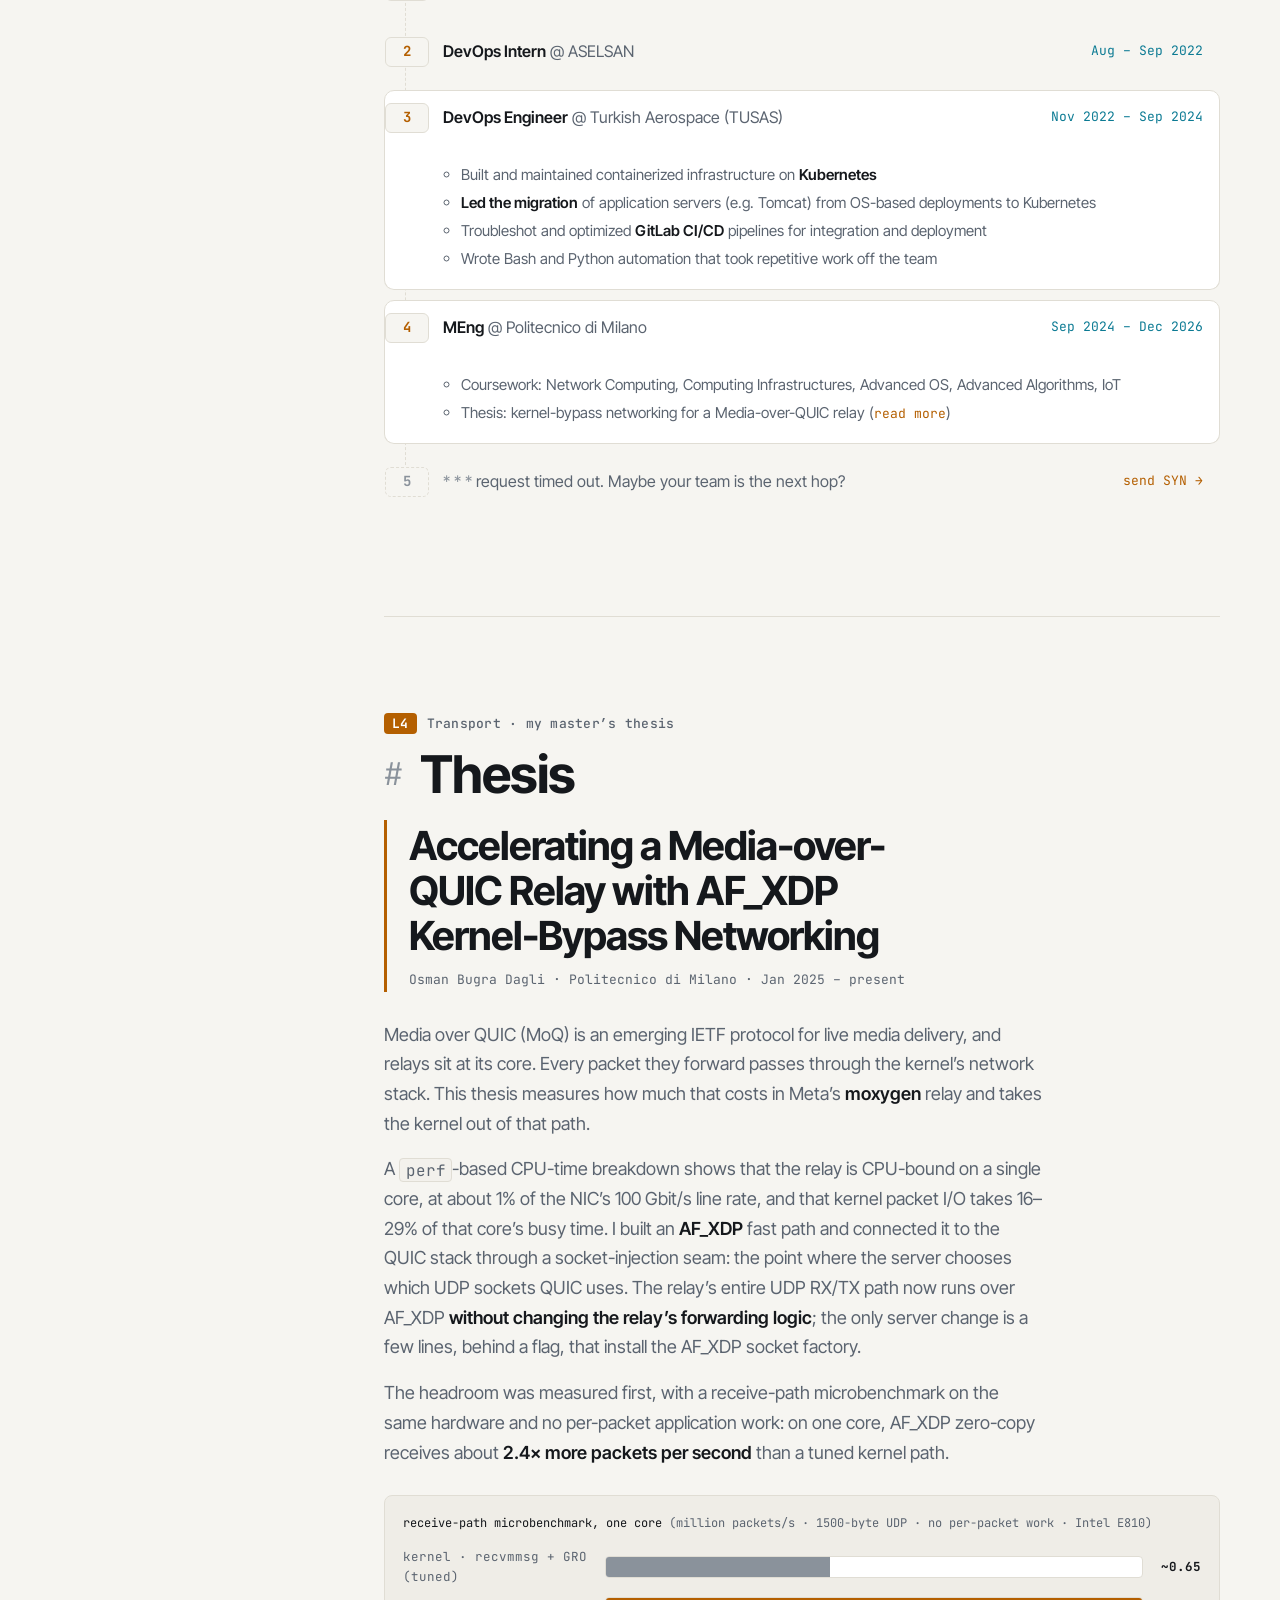
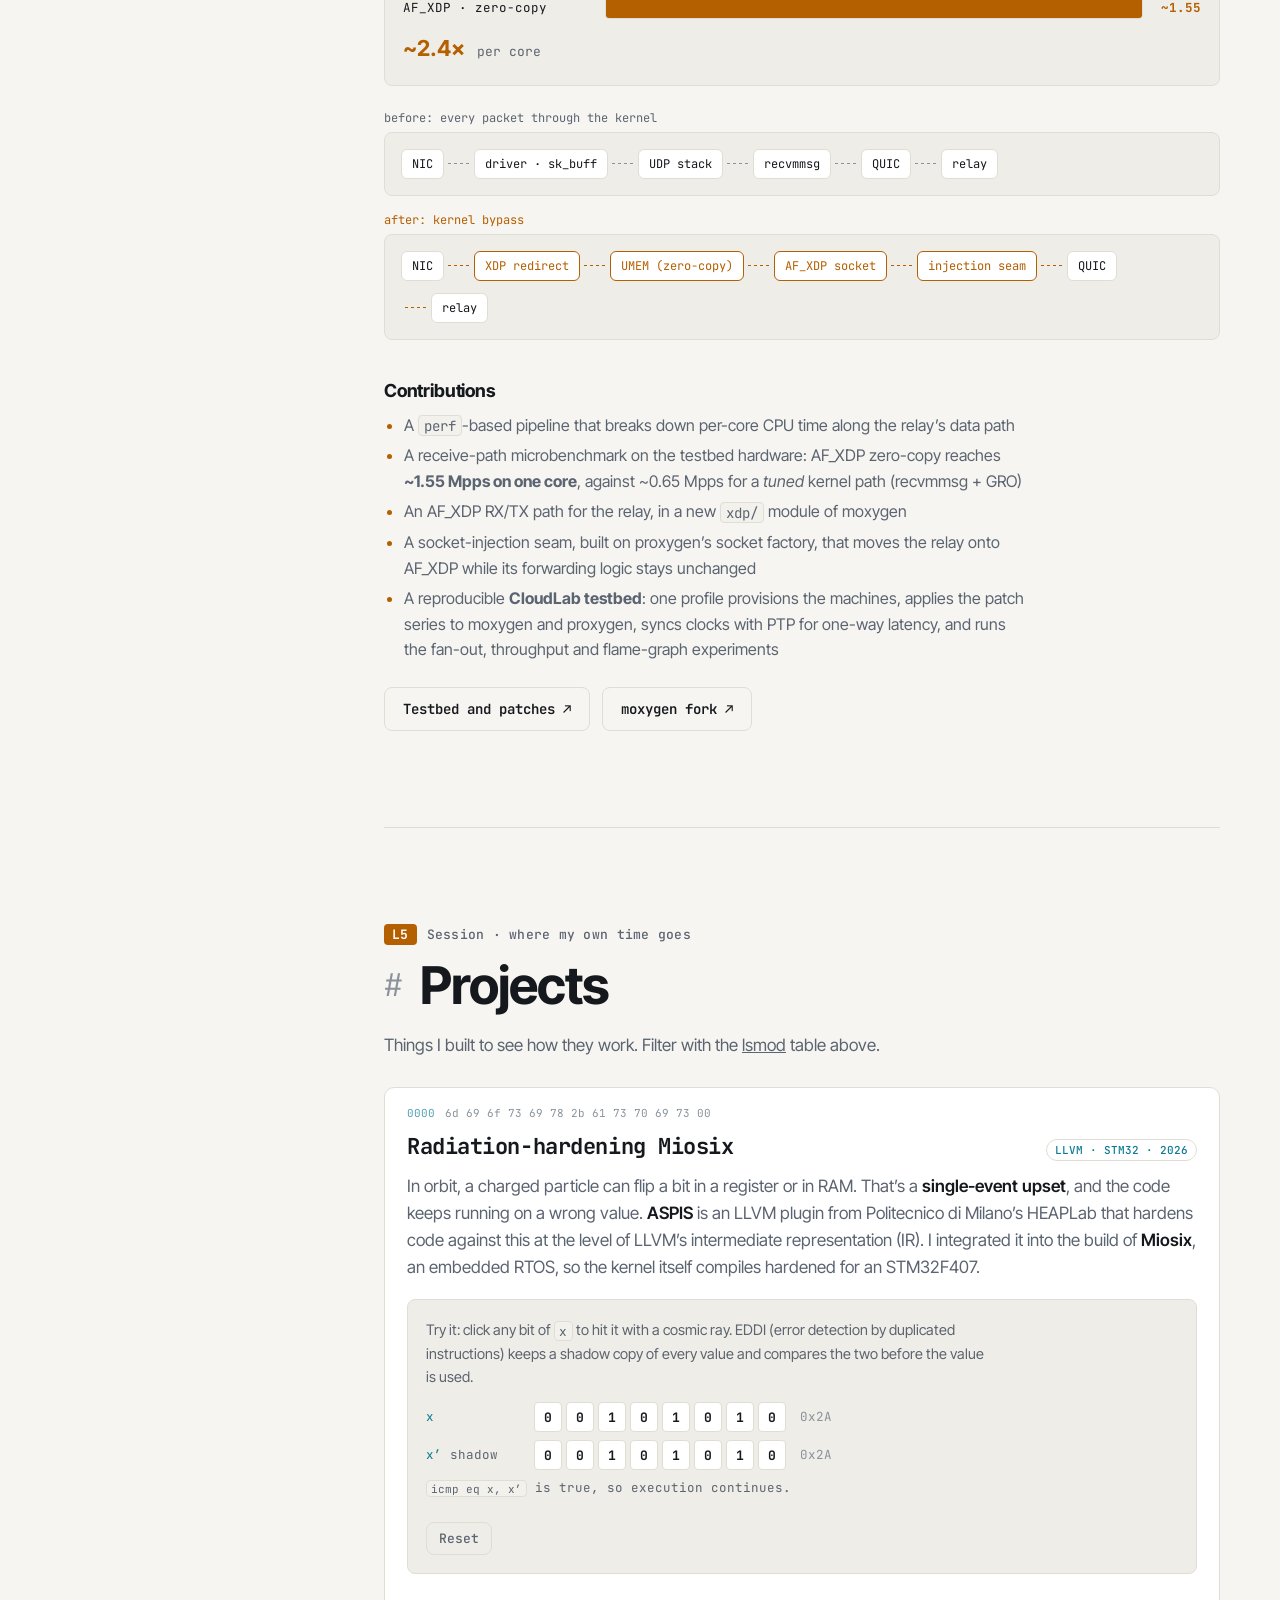
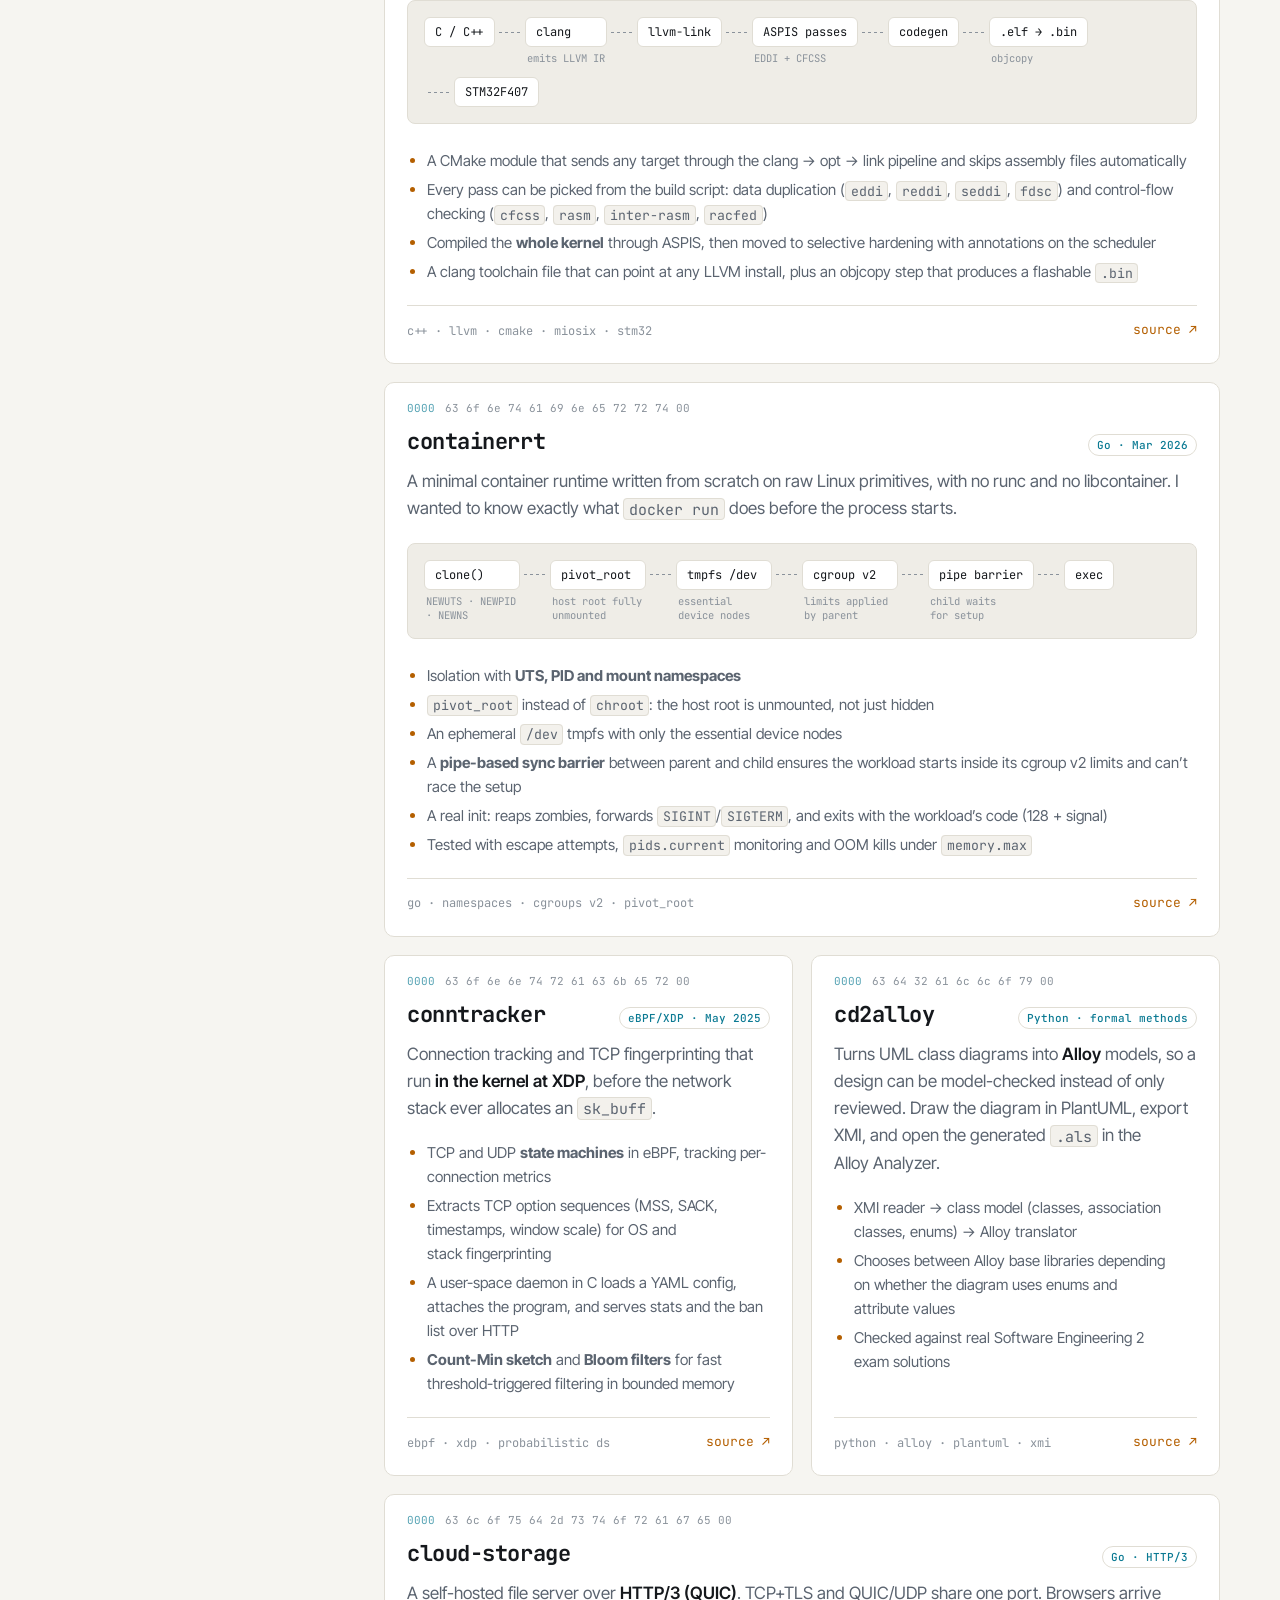
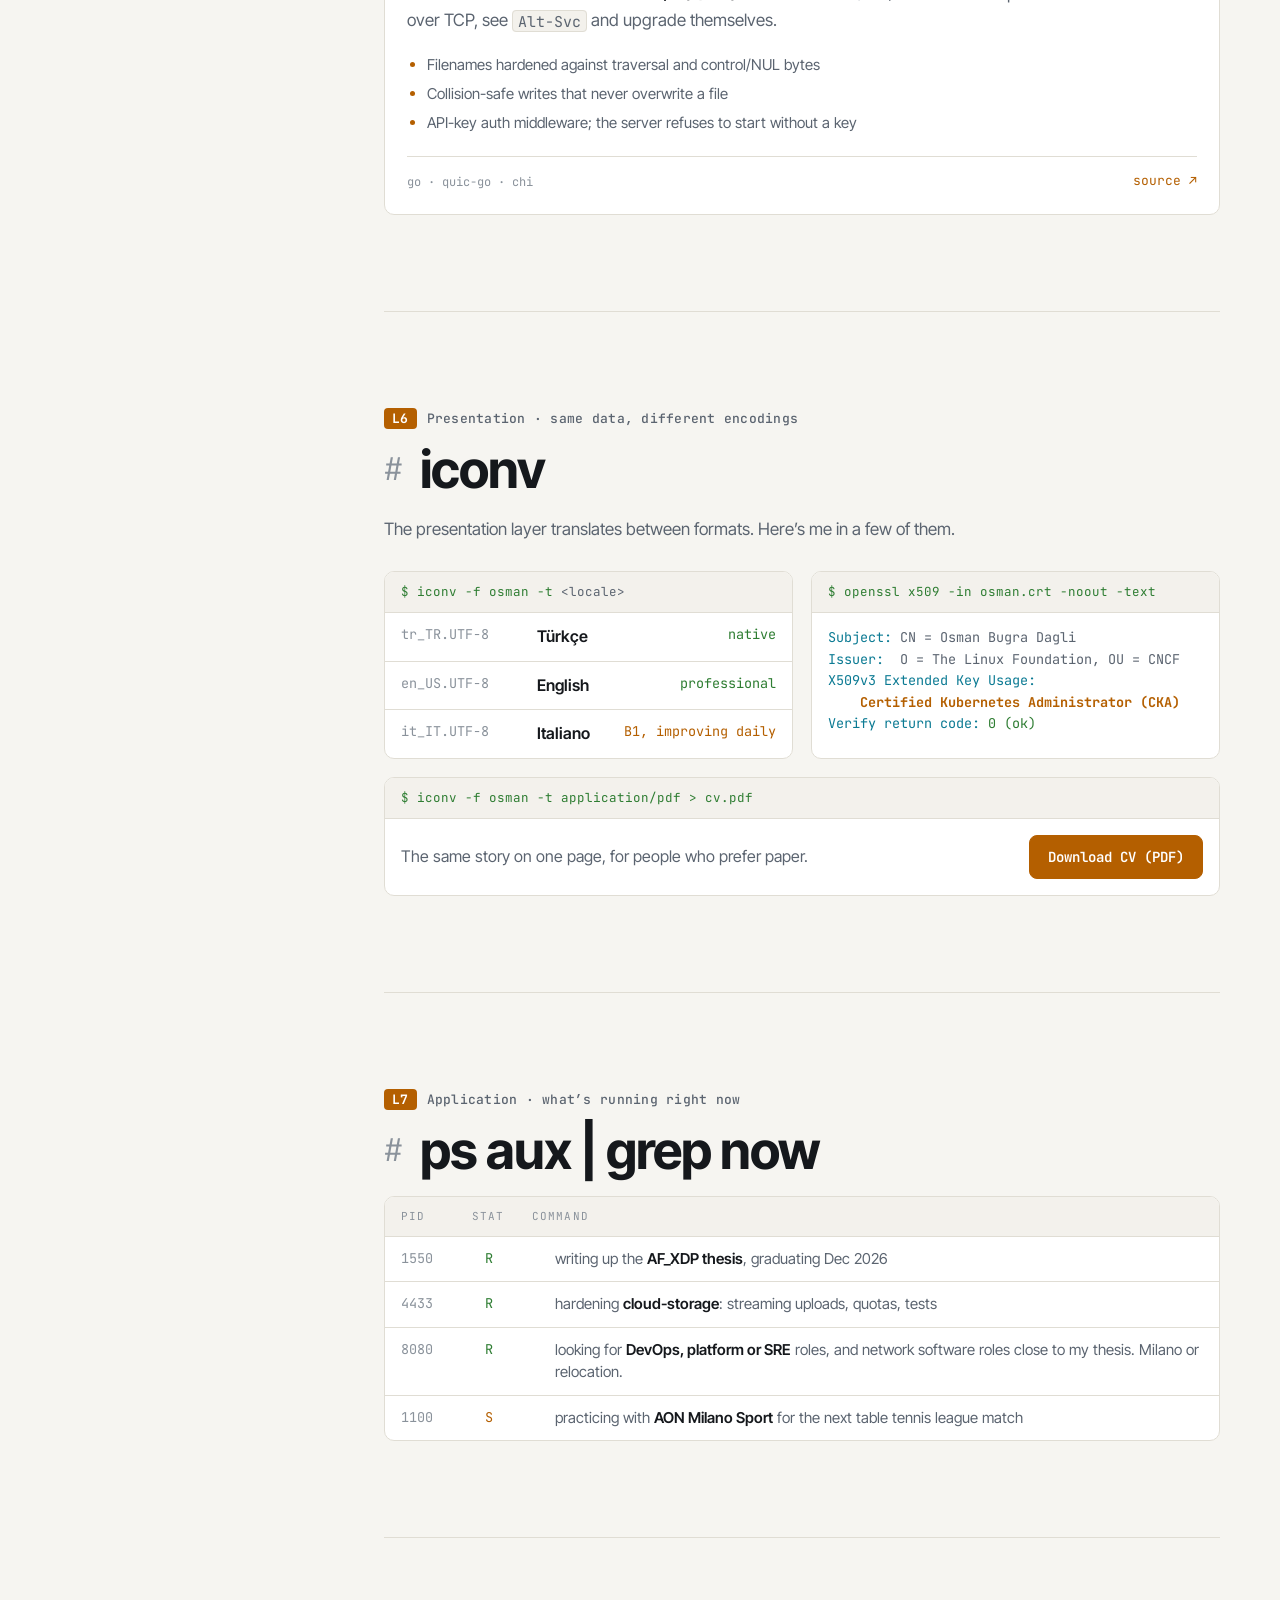
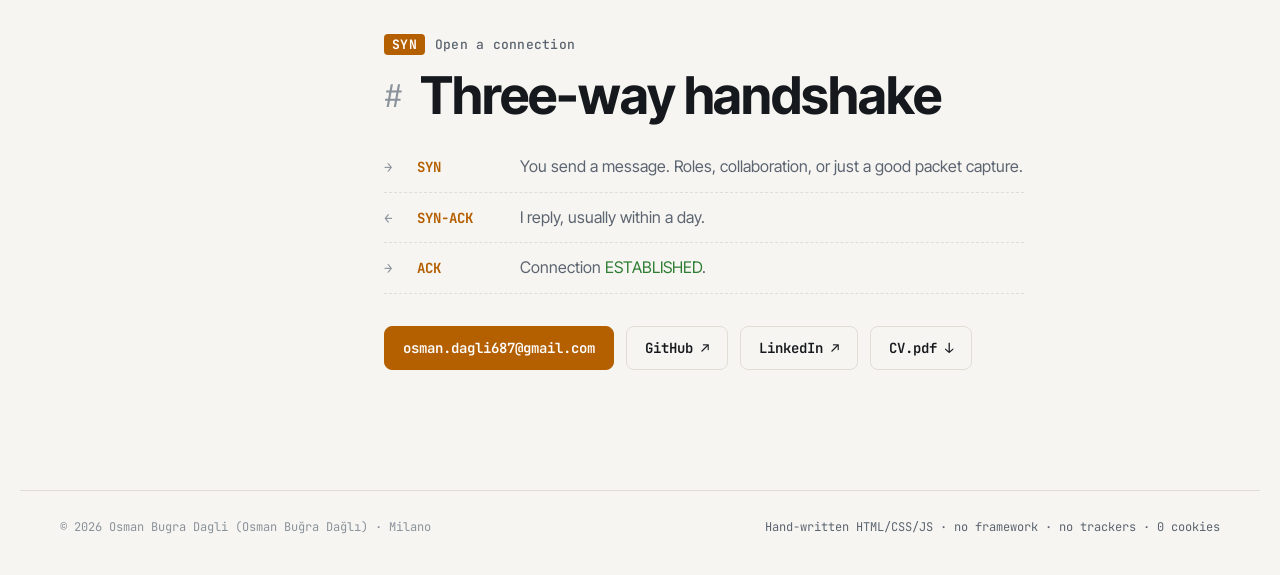
==== commit cd8b6cc9: "Align thesis claims with the thesis text - Present the 1.55 vs 0.65 Mpps result as a receive-path   " ====
--- a/index.html
+++ b/index.html
@@ -274,20 +274,22 @@
           costs in Meta’s <strong>moxygen</strong> relay and takes the kernel out of that path.
         </p>
         <p>
-          A <code>perf</code>-based CPU-time breakdown shows that kernel packet I/O takes a significant share of each core’s
-          time. I built an <strong>AF_XDP zero-copy</strong> fast path and connected it to the QUIC stack through a
+          A <code>perf</code>-based CPU-time breakdown shows that the relay is CPU-bound on a single core, at about 1% of
+          the NIC’s 100&nbsp;Gbit/s line rate, and that kernel packet I/O takes 16–29% of that core’s busy time.
+          I built an <strong>AF_XDP</strong> fast path and connected it to the QUIC stack through a
           socket-injection seam: the point where the server chooses which UDP sockets QUIC uses. The relay’s entire
           UDP RX/TX path now runs over AF_XDP <strong>without changing the relay’s forwarding logic</strong>; the only
           server change is a few lines, behind a flag, that install the AF_XDP socket factory.
         </p>
         <p>
-          On a single core, the AF_XDP path receives about <strong>2.4× more packets per second</strong> than a tuned
-          kernel baseline.
+          The headroom was measured first, with a receive-path microbenchmark on the same hardware and no per-packet
+          application work: on one core, AF_XDP zero-copy receives about <strong>2.4× more packets per second</strong>
+          than a tuned kernel path.
         </p>
       </div>
 
-          <div class="bench" role="img" aria-label="Single-core RX throughput: AF_XDP zero-copy about 1.55 million packets per second versus tuned kernel recvmmsg plus GRO about 0.65 million">
-            <p class="bench-title">single-core RX throughput <span class="muted">(million packets/s, higher is better)</span></p>
+          <div class="bench" role="img" aria-label="Receive-path microbenchmark on one core, 1500-byte UDP packets, no per-packet work: AF_XDP zero-copy about 1.55 million packets per second versus tuned kernel recvmmsg plus GRO about 0.65 million">
+            <p class="bench-title">receive-path microbenchmark, one core <span class="muted">(million packets/s · 1500-byte UDP · no per-packet work · Intel E810)</span></p>
             <div class="bench-row">
               <span class="bench-label">kernel · recvmmsg + GRO (tuned)</span>
               <span class="bench-bar"><i style="--w: 41.9%"></i></span>
@@ -331,7 +333,8 @@
       <h4 class="thesis-sub">Contributions</h4>
       <ul class="bullets thesis-list">
         <li>A <code>perf</code>-based pipeline that breaks down per-core CPU time along the relay’s data path</li>
-        <li>An AF_XDP zero-copy RX/TX path reaching <b>~1.55&nbsp;Mpps on one core</b>, against ~0.65&nbsp;Mpps for a <em>tuned</em> kernel baseline (recvmmsg + GRO)</li>
+        <li>A receive-path microbenchmark on the testbed hardware: AF_XDP zero-copy reaches <b>~1.55&nbsp;Mpps on one core</b>, against ~0.65&nbsp;Mpps for a <em>tuned</em> kernel path (recvmmsg + GRO)</li>
+        <li>An AF_XDP RX/TX path for the relay, in a new <code>xdp/</code> module of moxygen</li>
         <li>A socket-injection seam, built on proxygen’s socket factory, that moves the relay onto AF_XDP while its forwarding logic stays unchanged</li>
         <li>A reproducible <b>CloudLab testbed</b>: one profile provisions the machines, applies the patch series to moxygen and proxygen, syncs clocks with PTP for one-way latency, and runs the fan-out, throughput and flame-graph experiments</li>
       </ul>
